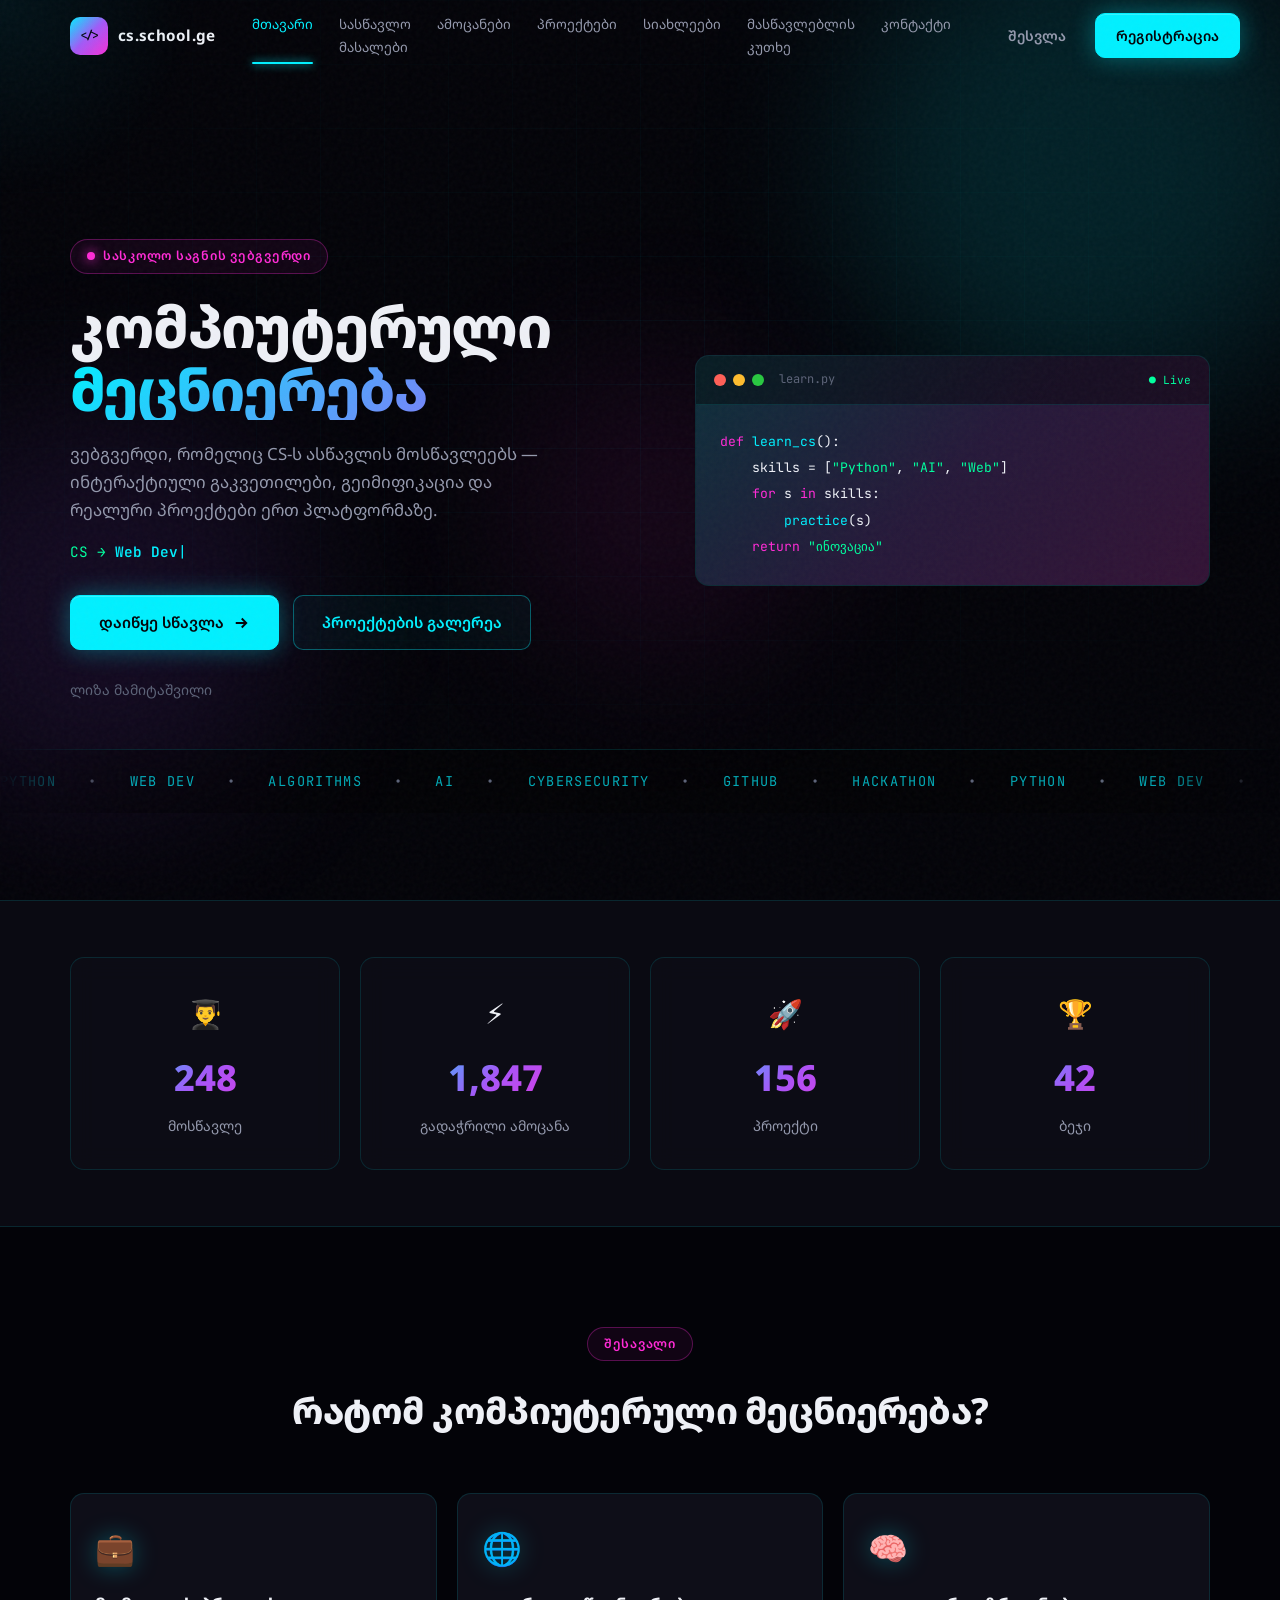
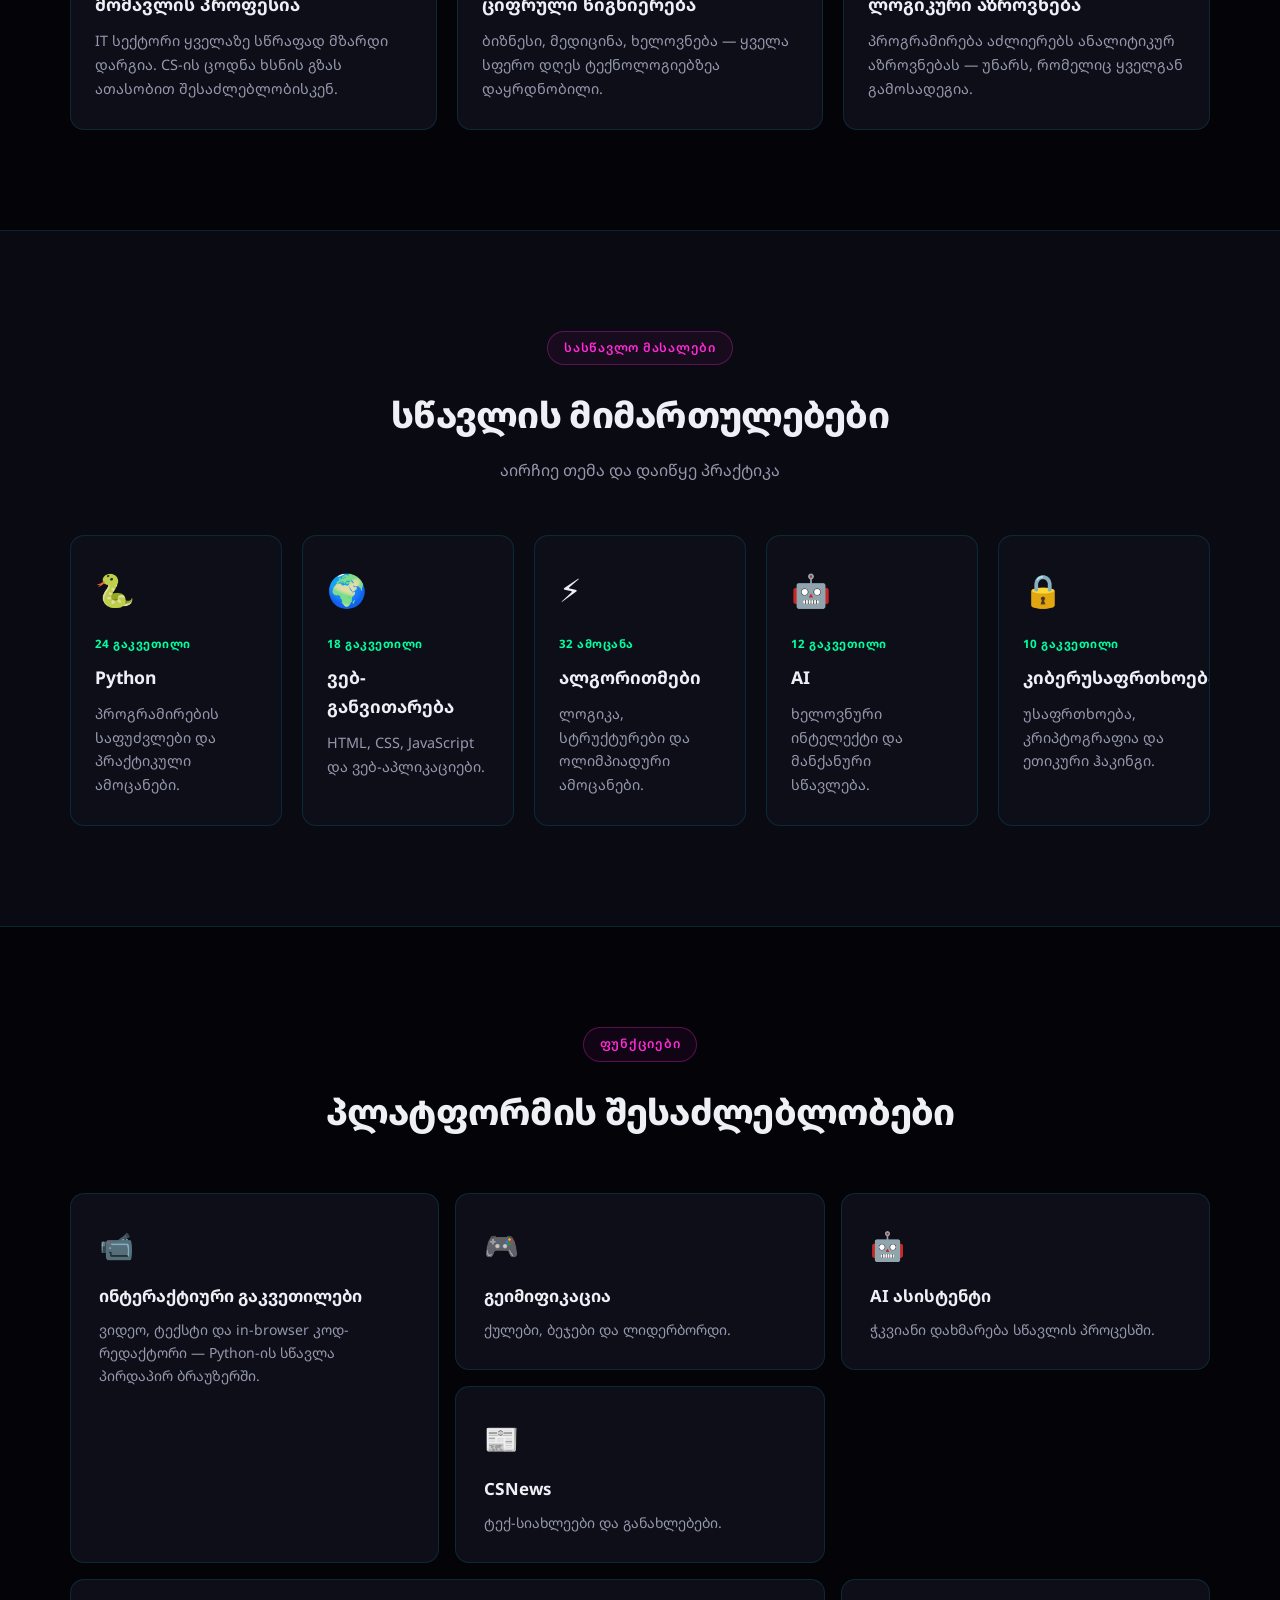
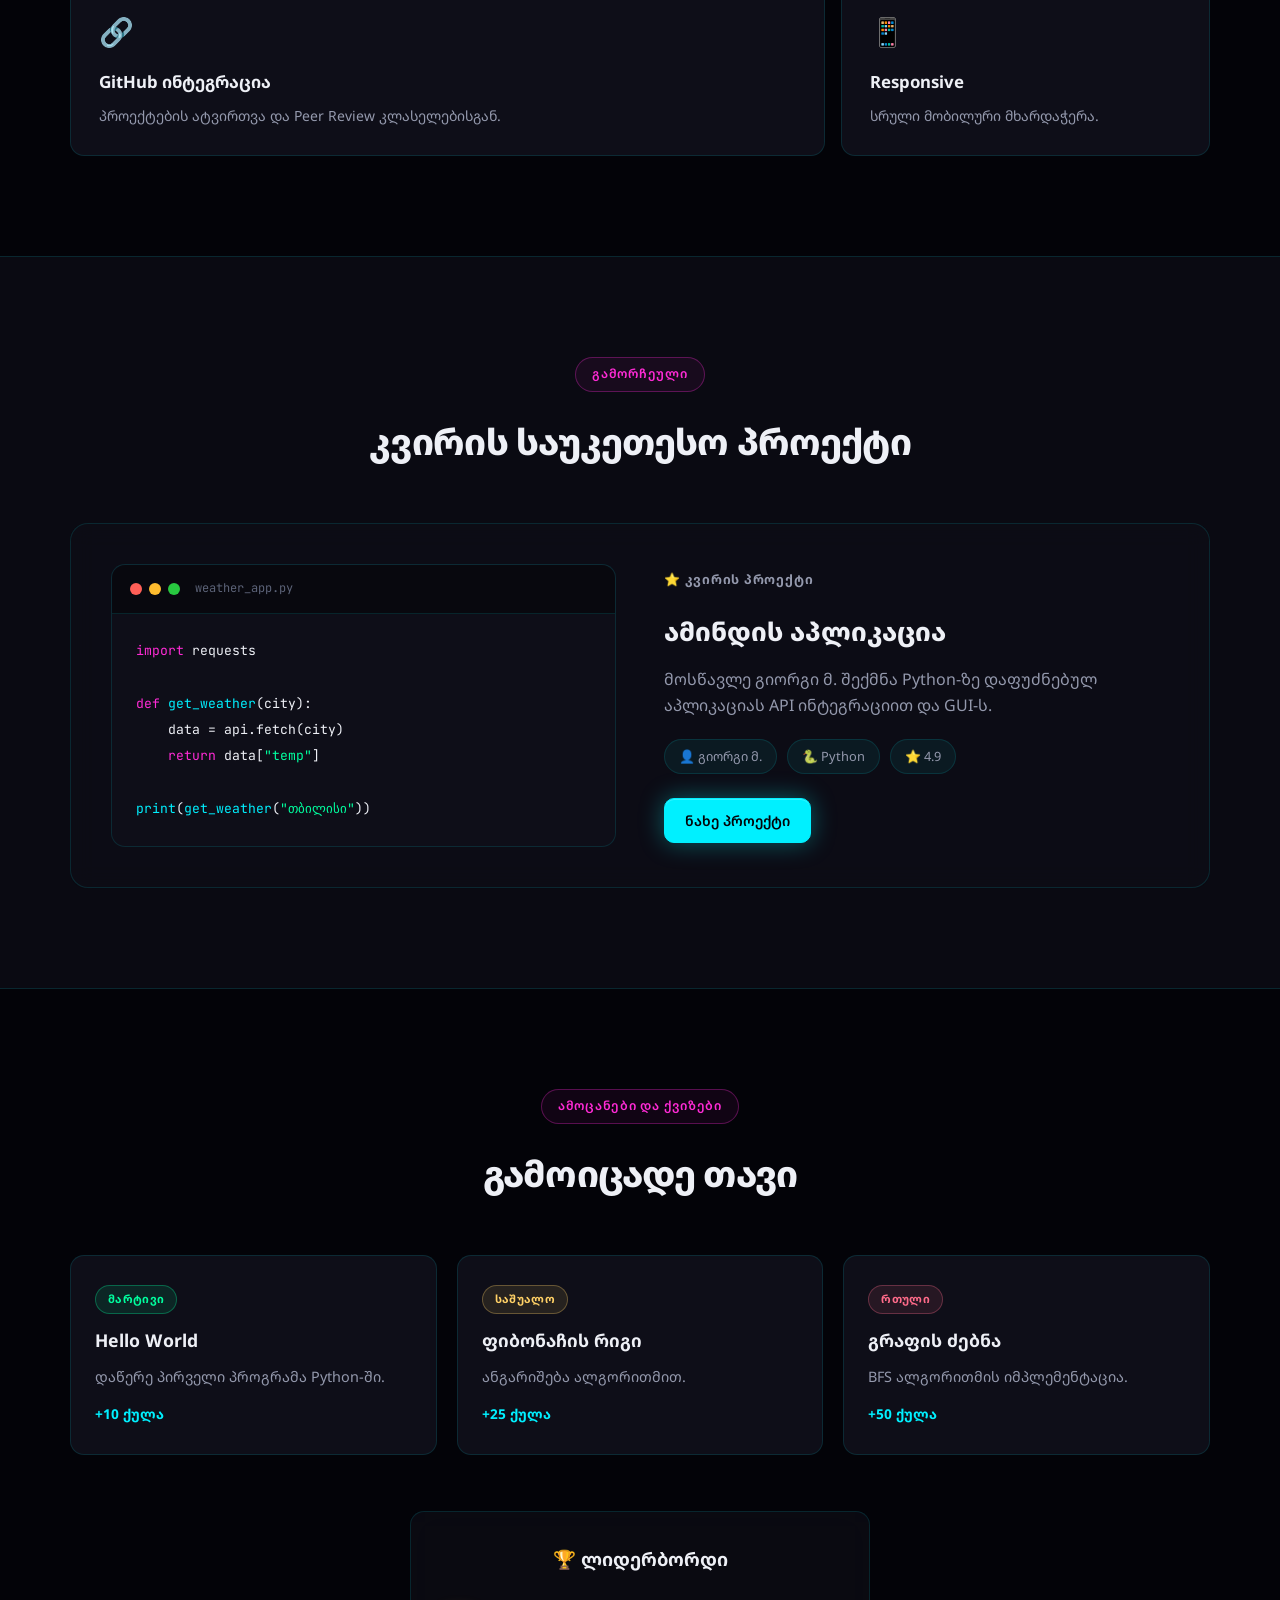
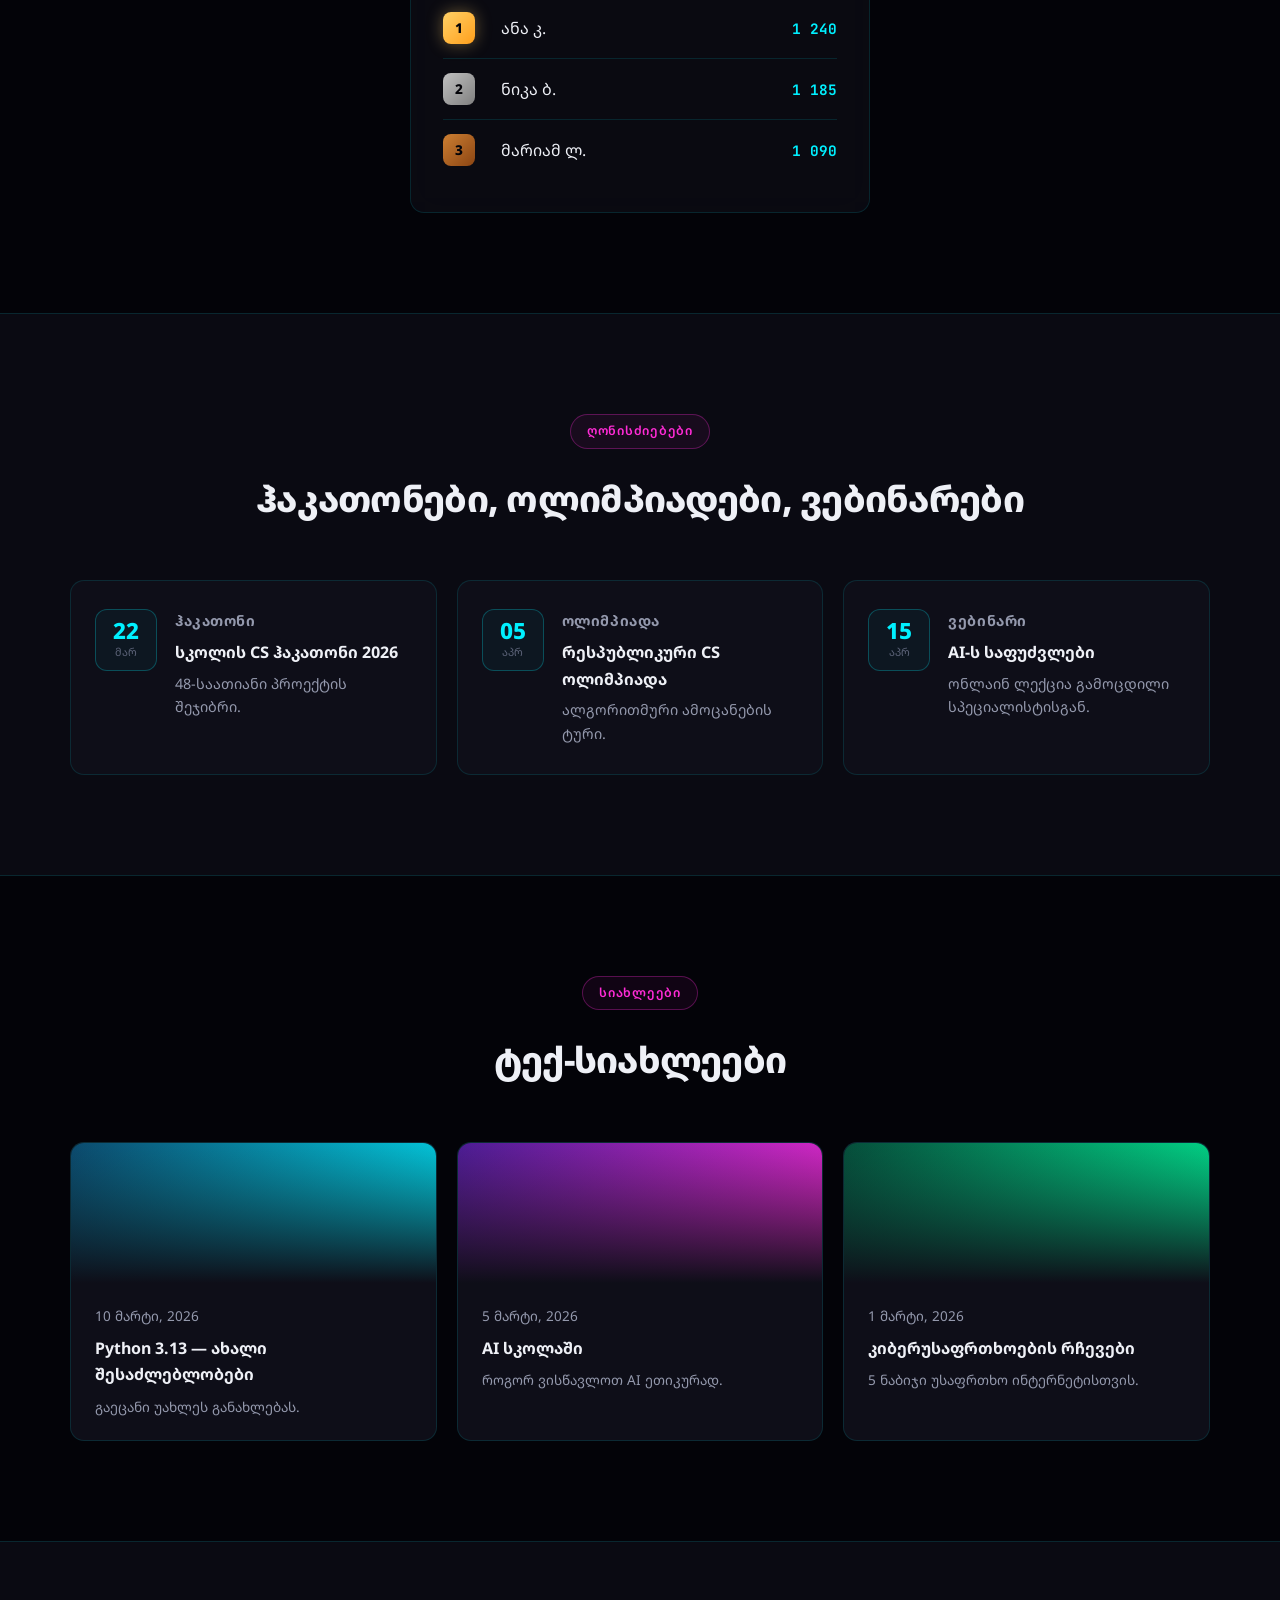
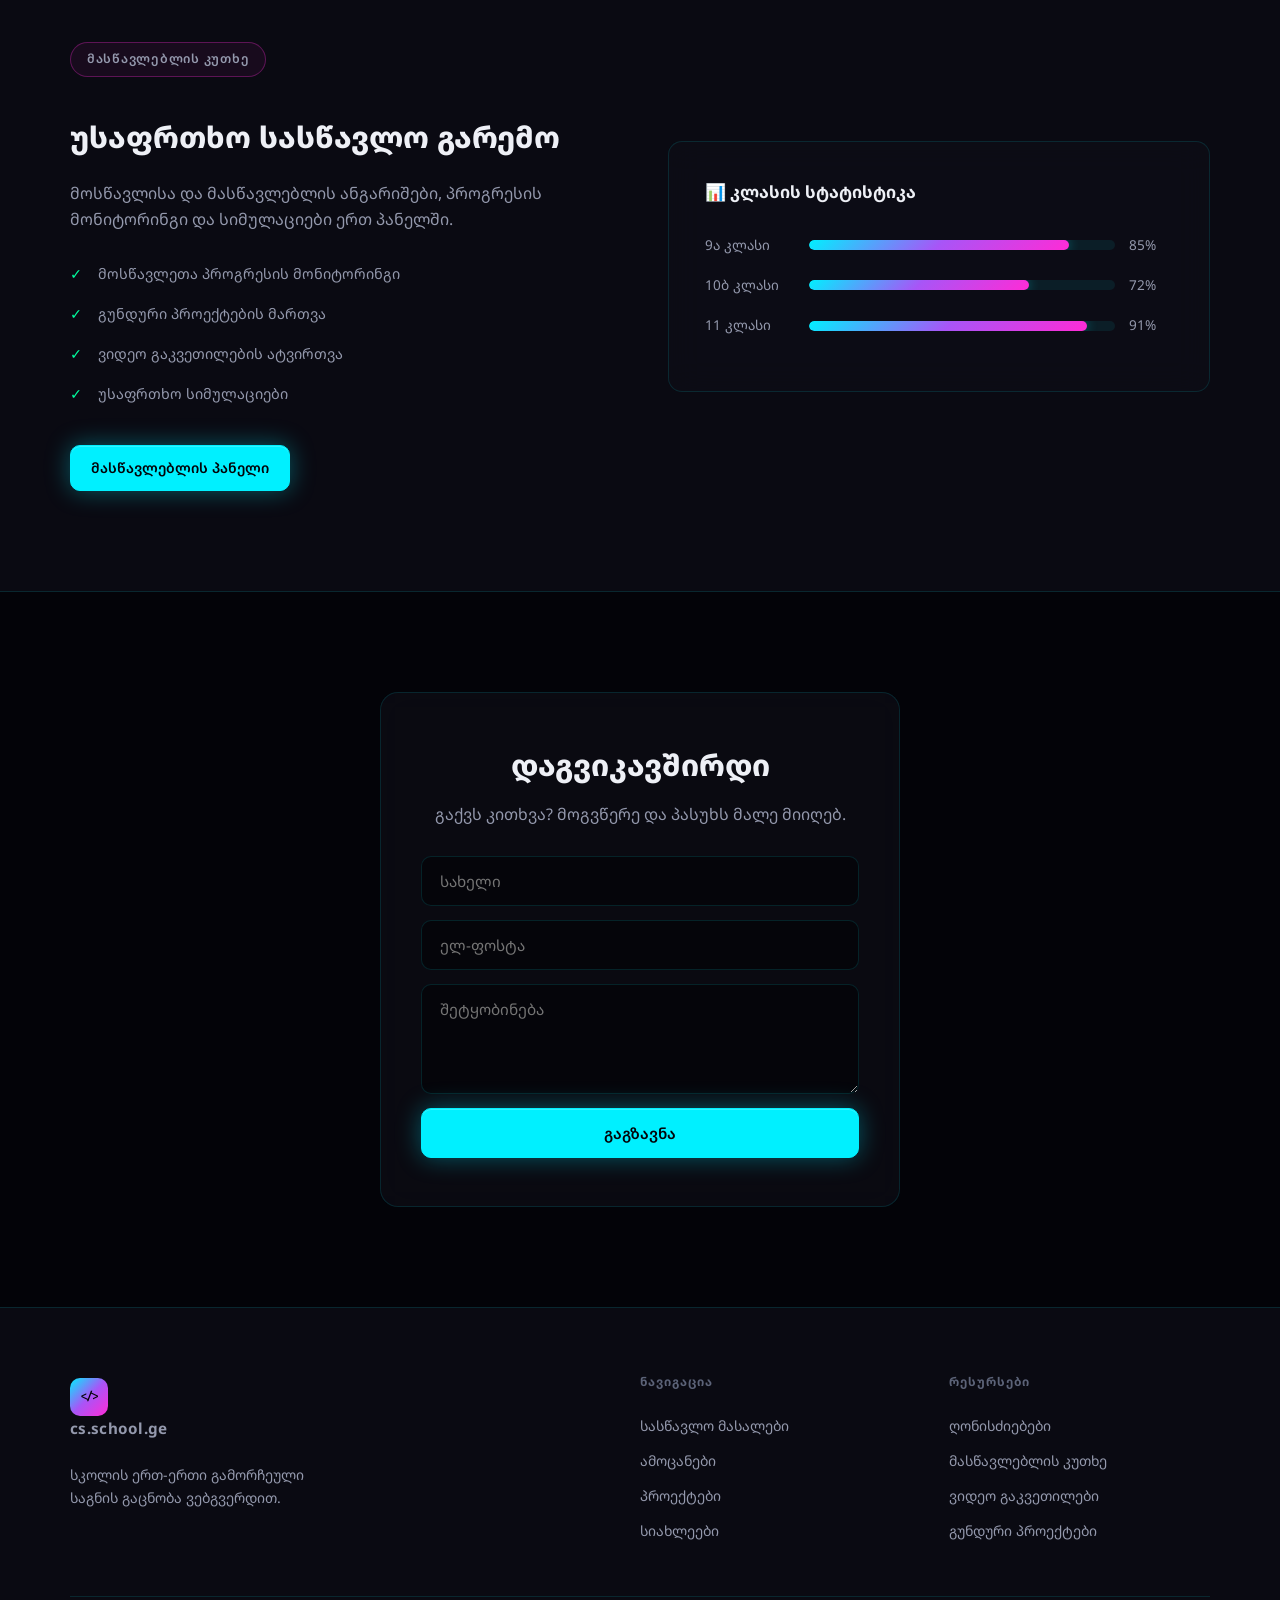
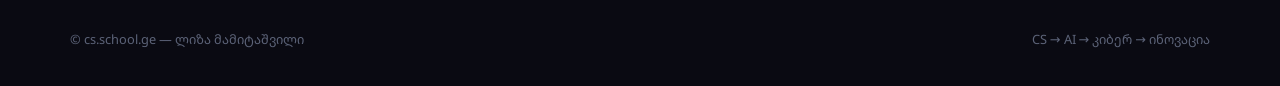
==== index.html @ a2a1c387 "Upgrade frontend with animations, bento layout, and interactivity" ====
<!DOCTYPE html>
<html lang="ka">
<head>
  <meta charset="UTF-8">
  <meta name="viewport" content="width=device-width, initial-scale=1.0">
  <title>კომპიუტერული მეცნიერება | cs.school.ge</title>
  <meta name="description" content="სასკოლო საგნის ვებგვერდი — კომპიუტერული მეცნიერება">
  <link rel="preconnect" href="https://fonts.googleapis.com">
  <link rel="preconnect" href="https://fonts.gstatic.com" crossorigin>
  <link href="https://fonts.googleapis.com/css2?family=Noto+Sans+Georgian:wght@400;500;600;700;800&family=JetBrains+Mono:wght@400;500;600&display=swap" rel="stylesheet">
  <link rel="stylesheet" href="styles.css">
</head>
<body>
  <div class="cursor-glow" aria-hidden="true"></div>
  <div class="noise" aria-hidden="true"></div>

  <header class="site-header">
    <div class="wrap header-inner">
      <a class="brand" href="#home">
        <span class="brand-mark"><span>&lt;/&gt;</span></span>
        <span class="brand-name">cs.school.ge</span>
      </a>

      <input type="checkbox" id="nav-open" class="nav-checkbox" aria-hidden="true">
      <label for="nav-open" class="nav-toggle" aria-label="მენიუ"></label>

      <nav class="site-nav">
        <a href="#home">მთავარი</a>
        <a href="#materials">სასწავლო მასალები</a>
        <a href="#tasks">ამოცანები</a>
        <a href="#projects">პროექტები</a>
        <a href="#news">სიახლეები</a>
        <a href="#teacher">მასწავლებლის კუთხე</a>
        <a href="#contact">კონტაქტი</a>
      </nav>

      <div class="header-actions">
        <a class="btn btn-ghost" href="#contact">შესვლა</a>
        <a class="btn btn-primary" href="#materials">რეგისტრაცია</a>
      </div>
    </div>
  </header>

  <main>
    <section class="hero" id="home">
      <div class="hero-bg" aria-hidden="true">
        <div class="hero-grid-lines"></div>
        <div class="hero-orb hero-orb-1"></div>
        <div class="hero-orb hero-orb-2"></div>
        <div class="hero-orb hero-orb-3"></div>
      </div>

      <div class="wrap hero-grid">
        <div class="hero-copy reveal">
          <p class="eyebrow"><span class="pulse-dot"></span> სასკოლო საგნის ვებგვერდი</p>
          <h1>
            <span class="line">კომპიუტერული</span>
            <span class="line gradient-text">მეცნიერება</span>
          </h1>
          <p class="lead">
            ვებგვერდი, რომელიც CS-ს ასწავლის მოსწავლეებს — ინტერაქტიული გაკვეთილები,
            გეიმიფიკაცია და რეალური პროექტები ერთ პლატფორმაზე.
          </p>
          <p class="path">
            CS → <span class="typed-text"></span><span class="typed-cursor">|</span>
          </p>
          <div class="hero-cta">
            <a class="btn btn-primary btn-lg" href="#materials">
              დაიწყე სწავლა
              <svg width="18" height="18" viewBox="0 0 24 24" fill="none" stroke="currentColor" stroke-width="2.5"><path d="M5 12h14M13 6l6 6-6 6"/></svg>
            </a>
            <a class="btn btn-outline btn-lg" href="#projects">პროექტების გალერეა</a>
          </div>
          <p class="credit">ლიზა მამიტაშვილი</p>
        </div>

        <aside class="code-panel reveal delay-2" data-tilt aria-label="სასწავლო კოდის მაგალითი">
          <div class="code-panel-glow"></div>
          <div class="code-panel-bar">
            <span></span><span></span><span></span>
            <span class="code-panel-title">learn.py</span>
            <span class="code-panel-status">● Live</span>
          </div>
          <pre><code><span class="tok-kw">def</span> <span class="tok-fn">learn_cs</span>():
    skills = [<span class="tok-str">"Python"</span>, <span class="tok-str">"AI"</span>, <span class="tok-str">"Web"</span>]
    <span class="tok-kw">for</span> s <span class="tok-kw">in</span> skills:
        <span class="tok-fn">practice</span>(s)
    <span class="tok-kw">return</span> <span class="tok-str">"ინოვაცია"</span></code></pre>
        </aside>
      </div>

      <div class="marquee" aria-hidden="true">
        <div class="marquee-track">
          <span>Python</span><span>•</span><span>Web Dev</span><span>•</span><span>Algorithms</span><span>•</span><span>AI</span><span>•</span><span>Cybersecurity</span><span>•</span><span>GitHub</span><span>•</span><span>Hackathon</span><span>•</span>
          <span>Python</span><span>•</span><span>Web Dev</span><span>•</span><span>Algorithms</span><span>•</span><span>AI</span><span>•</span><span>Cybersecurity</span><span>•</span><span>GitHub</span><span>•</span><span>Hackathon</span><span>•</span>
        </div>
      </div>
    </section>

    <section class="stats">
      <div class="wrap stats-row">
        <div class="stat reveal" data-tilt>
          <div class="stat-icon">👨‍🎓</div>
          <span class="stat-value" data-count="248">0</span>
          <span class="stat-label">მოსწავლე</span>
        </div>
        <div class="stat reveal delay-1" data-tilt>
          <div class="stat-icon">⚡</div>
          <span class="stat-value" data-count="1847">0</span>
          <span class="stat-label">გადაჭრილი ამოცანა</span>
        </div>
        <div class="stat reveal delay-2" data-tilt>
          <div class="stat-icon">🚀</div>
          <span class="stat-value" data-count="156">0</span>
          <span class="stat-label">პროექტი</span>
        </div>
        <div class="stat reveal delay-3" data-tilt>
          <div class="stat-icon">🏆</div>
          <span class="stat-value" data-count="42">0</span>
          <span class="stat-label">ბეჯი</span>
        </div>
      </div>
    </section>

    <section class="section" id="why">
      <div class="wrap">
        <header class="section-head reveal">
          <p class="eyebrow">შესავალი</p>
          <h2>რატომ კომპიუტერული მეცნიერება?</h2>
        </header>
        <div class="card-grid three">
          <article class="card icon-card reveal" data-tilt>
            <div class="card-icon">💼</div>
            <h3>მომავლის პროფესია</h3>
            <p>IT სექტორი ყველაზე სწრაფად მზარდი დარგია. CS-ის ცოდნა ხსნის გზას ათასობით შესაძლებლობისკენ.</p>
          </article>
          <article class="card icon-card reveal delay-1" data-tilt>
            <div class="card-icon">🌐</div>
            <h3>ციფრული წიგნიერება</h3>
            <p>ბიზნესი, მედიცინა, ხელოვნება — ყველა სფერო დღეს ტექნოლოგიებზეა დაყრდნობილი.</p>
          </article>
          <article class="card icon-card reveal delay-2" data-tilt>
            <div class="card-icon">🧠</div>
            <h3>ლოგიკური აზროვნება</h3>
            <p>პროგრამირება აძლიერებს ანალიტიკურ აზროვნებას — უნარს, რომელიც ყველგან გამოსადეგია.</p>
          </article>
        </div>
      </div>
    </section>

    <section class="section section-alt" id="materials">
      <div class="wrap">
        <header class="section-head reveal">
          <p class="eyebrow">სასწავლო მასალები</p>
          <h2>სწავლის მიმართულებები</h2>
          <p class="section-desc">აირჩიე თემა და დაიწყე პრაქტიკა</p>
        </header>
        <div class="card-grid categories">
          <a class="card card-link cat-python reveal" href="#materials" data-toast="Python — მალე ხელმისაწვდომი იქნება!" data-tilt>
            <span class="cat-emoji">🐍</span>
            <span class="card-tag">24 გაკვეთილი</span>
            <h3>Python</h3>
            <p>პროგრამირების საფუძვლები და პრაქტიკული ამოცანები.</p>
            <span class="card-arrow">→</span>
          </a>
          <a class="card card-link cat-web reveal delay-1" href="#materials" data-toast="Web Dev — მალე ხელმისაწვდომი იქნება!" data-tilt>
            <span class="cat-emoji">🌍</span>
            <span class="card-tag">18 გაკვეთილი</span>
            <h3>ვებ-განვითარება</h3>
            <p>HTML, CSS, JavaScript და ვებ-აპლიკაციები.</p>
            <span class="card-arrow">→</span>
          </a>
          <a class="card card-link cat-algo reveal delay-2" href="#materials" data-toast="ალგორითმები — მალე ხელმისაწვდომი იქნება!" data-tilt>
            <span class="cat-emoji">⚡</span>
            <span class="card-tag">32 ამოცანა</span>
            <h3>ალგორითმები</h3>
            <p>ლოგიკა, სტრუქტურები და ოლიმპიადური ამოცანები.</p>
            <span class="card-arrow">→</span>
          </a>
          <a class="card card-link cat-ai reveal" href="#materials" data-toast="AI — მალე ხელმისაწვდომი იქნება!" data-tilt>
            <span class="cat-emoji">🤖</span>
            <span class="card-tag">12 გაკვეთილი</span>
            <h3>AI</h3>
            <p>ხელოვნური ინტელექტი და მანქანური სწავლება.</p>
            <span class="card-arrow">→</span>
          </a>
          <a class="card card-link cat-cyber reveal delay-1" href="#materials" data-toast="კიბერუსაფრთხოება — მალე ხელმისაწვდომი იქნება!" data-tilt>
            <span class="cat-emoji">🔒</span>
            <span class="card-tag">10 გაკვეთილი</span>
            <h3>კიბერუსაფრთხოება</h3>
            <p>უსაფრთხოება, კრიპტოგრაფია და ეთიკური ჰაკინგი.</p>
            <span class="card-arrow">→</span>
          </a>
        </div>
      </div>
    </section>

    <section class="section" id="features">
      <div class="wrap">
        <header class="section-head reveal">
          <p class="eyebrow">ფუნქციები</p>
          <h2>პლატფორმის შესაძლებლობები</h2>
        </header>
        <div class="bento">
          <article class="bento-item bento-lg reveal" data-tilt>
            <div class="bento-icon">📹</div>
            <h3>ინტერაქტიური გაკვეთილები</h3>
            <p>ვიდეო, ტექსტი და in-browser კოდ-რედაქტორი — Python-ის სწავლა პირდაპირ ბრაუზერში.</p>
          </article>
          <article class="bento-item reveal delay-1" data-tilt>
            <div class="bento-icon">🎮</div>
            <h3>გეიმიფიკაცია</h3>
            <p>ქულები, ბეჯები და ლიდერბორდი.</p>
          </article>
          <article class="bento-item reveal delay-2" data-tilt>
            <div class="bento-icon">🤖</div>
            <h3>AI ასისტენტი</h3>
            <p>ჭკვიანი დახმარება სწავლის პროცესში.</p>
          </article>
          <article class="bento-item reveal" data-tilt>
            <div class="bento-icon">📰</div>
            <h3>CSNews</h3>
            <p>ტექ-სიახლეები და განახლებები.</p>
          </article>
          <article class="bento-item bento-wide reveal delay-1" data-tilt>
            <div class="bento-icon">🔗</div>
            <h3>GitHub ინტეგრაცია</h3>
            <p>პროექტების ატვირთვა და Peer Review კლასელებისგან.</p>
          </article>
          <article class="bento-item reveal delay-2" data-tilt>
            <div class="bento-icon">📱</div>
            <h3>Responsive</h3>
            <p>სრული მობილური მხარდაჭერა.</p>
          </article>
        </div>
      </div>
    </section>

    <section class="section section-alt" id="projects">
      <div class="wrap">
        <header class="section-head reveal">
          <p class="eyebrow">გამორჩეული</p>
          <h2>კვირის საუკეთესო პროექტი</h2>
        </header>
        <div class="featured reveal">
          <div class="code-panel" data-tilt>
            <div class="code-panel-bar">
              <span></span><span></span><span></span>
              <span class="code-panel-title">weather_app.py</span>
            </div>
            <pre><code><span class="tok-kw">import</span> requests

<span class="tok-kw">def</span> <span class="tok-fn">get_weather</span>(city):
    data = api.fetch(city)
    <span class="tok-kw">return</span> data[<span class="tok-str">"temp"</span>]

<span class="tok-fn">print</span>(<span class="tok-fn">get_weather</span>(<span class="tok-str">"თბილისი"</span>))</code></pre>
          </div>
          <div class="featured-body">
            <p class="featured-label">⭐ კვირის პროექტი</p>
            <h3>ამინდის აპლიკაცია</h3>
            <p>მოსწავლე გიორგი მ. შექმნა Python-ზე დაფუძნებულ აპლიკაციას API ინტეგრაციით და GUI-ს.</p>
            <div class="meta-chips">
              <span>👤 გიორგი მ.</span>
              <span>🐍 Python</span>
              <span>⭐ 4.9</span>
            </div>
            <a class="btn btn-primary" href="#projects" data-toast="პროექტი მალე გაიხსნება!">ნახე პროექტი</a>
          </div>
        </div>
      </div>
    </section>

    <section class="section" id="tasks">
      <div class="wrap">
        <header class="section-head reveal">
          <p class="eyebrow">ამოცანები და ქვიზები</p>
          <h2>გამოიცადე თავი</h2>
        </header>
        <div class="card-grid three">
          <article class="card task easy reveal" data-tilt data-toast="Hello World — მალე ხელმისაწვდომი!">
            <span class="badge">მარტივი</span>
            <h3>Hello World</h3>
            <p>დაწერე პირველი პროგრამა Python-ში.</p>
            <span class="points">+10 ქულა</span>
          </article>
          <article class="card task medium reveal delay-1" data-tilt data-toast="ფიბონაჩი — მალე ხელმისაწვდომი!">
            <span class="badge">საშუალო</span>
            <h3>ფიბონაჩის რიგი</h3>
            <p>ანგარიშება ალგორითმით.</p>
            <span class="points">+25 ქულა</span>
          </article>
          <article class="card task hard reveal delay-2" data-tilt data-toast="BFS — მალე ხელმისაწვდომი!">
            <span class="badge">რთული</span>
            <h3>გრაფის ძებნა</h3>
            <p>BFS ალგორითმის იმპლემენტაცია.</p>
            <span class="points">+50 ქულა</span>
          </article>
        </div>

        <div class="leaderboard reveal">
          <h3>🏆 ლიდერბორდი</h3>
          <ol>
            <li><span class="place gold">1</span><span class="student">ანა კ.</span><span class="score">1 240</span></li>
            <li><span class="place silver">2</span><span class="student">ნიკა ბ.</span><span class="score">1 185</span></li>
            <li><span class="place bronze">3</span><span class="student">მარიამ ლ.</span><span class="score">1 090</span></li>
          </ol>
        </div>
      </div>
    </section>

    <section class="section section-alt" id="events">
      <div class="wrap">
        <header class="section-head reveal">
          <p class="eyebrow">ღონისძიებები</p>
          <h2>ჰაკათონები, ოლიმპიადები, ვებინარები</h2>
        </header>
        <div class="card-grid three">
          <article class="card event reveal" data-tilt>
            <time class="event-date" datetime="2026-03-22"><span class="day">22</span><span class="month">მარ</span></time>
            <div><p class="event-type">ჰაკათონი</p><h3>სკოლის CS ჰაკათონი 2026</h3><p>48-საათიანი პროექტის შეჯიბრი.</p></div>
          </article>
          <article class="card event reveal delay-1" data-tilt>
            <time class="event-date" datetime="2026-04-05"><span class="day">05</span><span class="month">აპრ</span></time>
            <div><p class="event-type">ოლიმპიადა</p><h3>რესპუბლიკური CS ოლიმპიადა</h3><p>ალგორითმური ამოცანების ტური.</p></div>
          </article>
          <article class="card event reveal delay-2" data-tilt>
            <time class="event-date" datetime="2026-04-15"><span class="day">15</span><span class="month">აპრ</span></time>
            <div><p class="event-type">ვებინარი</p><h3>AI-ს საფუძვლები</h3><p>ონლაინ ლექცია გამოცდილი სპეციალისტისგან.</p></div>
          </article>
        </div>
      </div>
    </section>

    <section class="section" id="news">
      <div class="wrap">
        <header class="section-head reveal">
          <p class="eyebrow">სიახლეები</p>
          <h2>ტექ-სიახლეები</h2>
        </header>
        <div class="card-grid three">
          <article class="card news-card reveal" data-tilt>
            <div class="news-visual nv-1"></div>
            <div class="news-body"><p class="news-date">10 მარტი, 2026</p><h3>Python 3.13 — ახალი შესაძლებლობები</h3><p>გაეცანი უახლეს განახლებას.</p></div>
          </article>
          <article class="card news-card reveal delay-1" data-tilt>
            <div class="news-visual nv-2"></div>
            <div class="news-body"><p class="news-date">5 მარტი, 2026</p><h3>AI სკოლაში</h3><p>როგორ ვისწავლოთ AI ეთიკურად.</p></div>
          </article>
          <article class="card news-card reveal delay-2" data-tilt>
            <div class="news-visual nv-3"></div>
            <div class="news-body"><p class="news-date">1 მარტი, 2026</p><h3>კიბერუსაფრთხოების რჩევები</h3><p>5 ნაბიჯი უსაფრთხო ინტერნეტისთვის.</p></div>
          </article>
        </div>
      </div>
    </section>

    <section class="section section-alt" id="teacher">
      <div class="wrap teacher-layout">
        <div class="reveal">
          <p class="eyebrow">მასწავლებლის კუთხე</p>
          <h2>უსაფრთხო სასწავლო გარემო</h2>
          <p>მოსწავლისა და მასწავლებლის ანგარიშები, პროგრესის მონიტორინგი და სიმულაციები ერთ პანელში.</p>
          <ul class="check-list">
            <li>მოსწავლეთა პროგრესის მონიტორინგი</li>
            <li>გუნდური პროექტების მართვა</li>
            <li>ვიდეო გაკვეთილების ატვირთვა</li>
            <li>უსაფრთხო სიმულაციები</li>
          </ul>
          <a class="btn btn-primary" href="#teacher" data-toast="მასწავლებლის პანელი მალე!">მასწავლებლის პანელი</a>
        </div>
        <div class="panel reveal delay-2" data-tilt>
          <h3>📊 კლასის სტატისტიკა</h3>
          <div class="progress-row"><span>9ა კლასი</span><div class="progress"><span style="--w:85%"></span></div><span>85%</span></div>
          <div class="progress-row"><span>10ბ კლასი</span><div class="progress"><span style="--w:72%"></span></div><span>72%</span></div>
          <div class="progress-row"><span>11 კლასი</span><div class="progress"><span style="--w:91%"></span></div><span>91%</span></div>
        </div>
      </div>
    </section>

    <section class="section" id="contact">
      <div class="wrap contact-wrap reveal">
        <div class="contact-box">
          <h2>დაგვიკავშირდი</h2>
          <p>გაქვს კითხვა? მოგვწერე და პასუხს მალე მიიღებ.</p>
          <form id="contact-form" class="contact-form">
            <input type="text" placeholder="სახელი" required>
            <input type="email" placeholder="ელ-ფოსტა" required>
            <textarea placeholder="შეტყობინება" rows="4" required></textarea>
            <button type="submit" class="btn btn-primary btn-lg">გაგზავნა</button>
          </form>
        </div>
      </div>
    </section>
  </main>

  <footer class="site-footer">
    <div class="wrap footer-grid">
      <div>
        <a class="brand" href="#home"><span class="brand-mark"><span>&lt;/&gt;</span></span><span class="brand-name">cs.school.ge</span></a>
        <p>სკოლის ერთ-ერთი გამორჩეული საგნის გაცნობა ვებგვერდით.</p>
      </div>
      <div>
        <h4>ნავიგაცია</h4>
        <a href="#materials">სასწავლო მასალები</a>
        <a href="#tasks">ამოცანები</a>
        <a href="#projects">პროექტები</a>
        <a href="#news">სიახლეები</a>
      </div>
      <div>
        <h4>რესურსები</h4>
        <a href="#events">ღონისძიებები</a>
        <a href="#teacher">მასწავლებლის კუთხე</a>
        <a href="#materials">ვიდეო გაკვეთილები</a>
        <a href="#projects">გუნდური პროექტები</a>
      </div>
    </div>
    <div class="wrap footer-bottom">
      <p>© cs.school.ge — ლიზა მამიტაშვილი</p>
      <p>CS → AI → კიბერ → ინოვაცია</p>
    </div>
  </footer>

  <script src="script.js"></script>
</body>
</html>
---- styles.css ----
:root {
  --bg: #030308;
  --bg-raised: #0a0a12;
  --bg-card: #0e0e18;
  --bg-glass: rgba(14, 14, 24, 0.65);
  --border: rgba(0, 240, 255, 0.12);
  --border-hover: rgba(0, 240, 255, 0.35);
  --text: #eef0f6;
  --text-soft: #9499ad;
  --text-dim: #5c6378;
  --cyan: #00f0ff;
  --magenta: #ff2bd6;
  --green: #00ff9f;
  --violet: #a855f7;
  --gold: #ffd166;
  --grad: linear-gradient(135deg, #00f0ff, #a855f7, #ff2bd6);
  --grad-text: linear-gradient(135deg, #00f0ff 0%, #a855f7 50%, #ff2bd6 100%);
  --font: "Noto Sans Georgian", system-ui, sans-serif;
  --mono: "JetBrains Mono", monospace;
  --header-h: 72px;
  --wrap: 1140px;
  --radius: 14px;
  --ease: cubic-bezier(0.22, 1, 0.36, 1);
}

*, *::before, *::after { box-sizing: border-box; margin: 0; padding: 0; }

html { scroll-behavior: smooth; scroll-padding-top: var(--header-h); }

body {
  font-family: var(--font);
  font-size: 16px;
  line-height: 1.65;
  color: var(--text);
  background: var(--bg);
  overflow-x: hidden;
}

a { color: inherit; text-decoration: none; }
.wrap { width: min(var(--wrap), 100% - 48px); margin-inline: auto; }

/* Ambient */
.noise {
  position: fixed;
  inset: 0;
  z-index: 9997;
  pointer-events: none;
  opacity: 0.035;
  background-image: url("data:image/svg+xml,%3Csvg viewBox='0 0 256 256' xmlns='http://www.w3.org/2000/svg'%3E%3Cfilter id='n'%3E%3CfeTurbulence type='fractalNoise' baseFrequency='0.85' numOctaves='4' stitchTiles='stitch'/%3E%3C/filter%3E%3Crect width='100%25' height='100%25' filter='url(%23n)'/%3E%3C/svg%3E");
}

.cursor-glow {
  position: fixed;
  width: 400px;
  height: 400px;
  margin: -200px 0 0 -200px;
  border-radius: 50%;
  background: radial-gradient(circle, rgba(0, 240, 255, 0.07) 0%, transparent 70%);
  pointer-events: none;
  z-index: 9996;
  transition: opacity 0.3s;
}

@media (pointer: coarse) { .cursor-glow { display: none; } }

/* Header */
.site-header {
  position: fixed;
  inset: 0 0 auto;
  z-index: 1000;
  height: var(--header-h);
  border-bottom: 1px solid transparent;
  transition: background 0.35s var(--ease), border-color 0.35s, box-shadow 0.35s;
}

.site-header.is-scrolled {
  background: rgba(3, 3, 8, 0.88);
  border-color: var(--border);
  backdrop-filter: blur(20px) saturate(1.4);
  box-shadow: 0 8px 32px rgba(0, 0, 0, 0.4);
}

.header-inner {
  height: 100%;
  display: flex;
  align-items: center;
  gap: 24px;
}

.brand { display: flex; align-items: center; gap: 10px; flex-shrink: 0; }

.brand-mark {
  display: grid;
  place-items: center;
  width: 38px;
  height: 38px;
  border-radius: 10px;
  background: var(--grad);
  position: relative;
}

.brand-mark span {
  font-family: var(--mono);
  font-size: 0.7rem;
  font-weight: 600;
  color: var(--bg);
}

.brand-name { font-weight: 700; font-size: 0.95rem; letter-spacing: 0.02em; }

.site-nav { display: flex; gap: 2px; flex: 1; }

.site-nav a {
  padding: 8px 12px;
  font-size: 0.84rem;
  color: var(--text-soft);
  border-radius: 8px;
  transition: color 0.2s, background 0.2s;
  position: relative;
}

.site-nav a:hover,
.site-nav a.is-active { color: var(--cyan); }

.site-nav a.is-active::after {
  content: "";
  position: absolute;
  bottom: 2px;
  left: 12px;
  right: 12px;
  height: 2px;
  background: var(--cyan);
  border-radius: 2px;
  box-shadow: 0 0 8px var(--cyan);
}

.header-actions { display: flex; gap: 8px; flex-shrink: 0; }
.nav-checkbox, .nav-toggle { display: none; }

/* Buttons */
.btn {
  display: inline-flex;
  align-items: center;
  justify-content: center;
  gap: 8px;
  padding: 10px 20px;
  border-radius: 10px;
  font-family: var(--font);
  font-size: 0.875rem;
  font-weight: 600;
  border: 1px solid transparent;
  cursor: pointer;
  transition: transform 0.2s var(--ease), box-shadow 0.2s, background 0.2s, border-color 0.2s;
}

.btn:active { transform: scale(0.97); }

.btn-primary {
  color: var(--bg);
  background: var(--cyan);
  border-color: var(--cyan);
  box-shadow: 0 0 24px rgba(0, 240, 255, 0.35), inset 0 1px 0 rgba(255,255,255,0.2);
}

.btn-primary:hover {
  background: #33f3ff;
  box-shadow: 0 0 36px rgba(0, 240, 255, 0.55);
  transform: translateY(-1px);
}

.btn-outline {
  color: var(--cyan);
  background: rgba(0, 240, 255, 0.04);
  border-color: rgba(0, 240, 255, 0.35);
}

.btn-outline:hover {
  background: rgba(0, 240, 255, 0.1);
  border-color: var(--cyan);
}

.btn-ghost { color: var(--text-soft); background: transparent; }
.btn-ghost:hover { color: var(--text); }
.btn-lg { padding: 14px 28px; font-size: 0.95rem; }

/* Hero */
.hero {
  position: relative;
  padding: calc(var(--header-h) + 80px) 0 0;
  min-height: 100vh;
  display: flex;
  flex-direction: column;
  justify-content: center;
  overflow: hidden;
}

.hero-bg { position: absolute; inset: 0; z-index: 0; }

.hero-grid-lines {
  position: absolute;
  inset: 0;
  background-image:
    linear-gradient(rgba(0, 240, 255, 0.04) 1px, transparent 1px),
    linear-gradient(90deg, rgba(0, 240, 255, 0.04) 1px, transparent 1px);
  background-size: 64px 64px;
  mask-image: radial-gradient(ellipse 70% 60% at 50% 40%, black, transparent);
  animation: grid-drift 20s linear infinite;
}

@keyframes grid-drift {
  to { background-position: 64px 64px; }
}

.hero-orb {
  position: absolute;
  border-radius: 50%;
  filter: blur(80px);
  animation: orb-float 8s ease-in-out infinite;
}

.hero-orb-1 { width: 500px; height: 500px; background: rgba(0, 240, 255, 0.12); top: -10%; right: -5%; }
.hero-orb-2 { width: 400px; height: 400px; background: rgba(168, 85, 247, 0.1); bottom: 10%; left: -8%; animation-delay: -3s; }
.hero-orb-3 { width: 300px; height: 300px; background: rgba(255, 43, 214, 0.08); top: 40%; left: 40%; animation-delay: -5s; }

@keyframes orb-float {
  0%, 100% { transform: translate(0, 0) scale(1); }
  50% { transform: translate(20px, -20px) scale(1.05); }
}

.hero-grid {
  position: relative;
  z-index: 1;
  display: grid;
  grid-template-columns: 1.05fr 0.95fr;
  gap: 56px;
  align-items: center;
  padding-bottom: 48px;
}

.eyebrow {
  display: inline-flex;
  align-items: center;
  gap: 8px;
  margin-bottom: 20px;
  padding: 6px 16px;
  font-size: 0.78rem;
  font-weight: 600;
  color: var(--magenta);
  border: 1px solid rgba(255, 43, 214, 0.3);
  border-radius: 100px;
  letter-spacing: 0.06em;
  text-transform: uppercase;
  background: rgba(255, 43, 214, 0.06);
}

.pulse-dot {
  width: 8px;
  height: 8px;
  border-radius: 50%;
  background: var(--magenta);
  box-shadow: 0 0 12px var(--magenta);
  animation: pulse 2s ease infinite;
}

@keyframes pulse {
  0%, 100% { opacity: 1; transform: scale(1); }
  50% { opacity: 0.5; transform: scale(0.85); }
}

.hero h1 { margin-bottom: 20px; }

.hero h1 .line {
  display: block;
  font-size: clamp(2.2rem, 5vw, 3.6rem);
  font-weight: 800;
  line-height: 1.1;
  letter-spacing: -0.02em;
}

.gradient-text {
  background: var(--grad-text);
  background-size: 200% auto;
  -webkit-background-clip: text;
  -webkit-text-fill-color: transparent;
  background-clip: text;
  animation: grad-shift 4s ease infinite;
}

@keyframes grad-shift {
  0%, 100% { background-position: 0% center; }
  50% { background-position: 100% center; }
}

.lead { color: var(--text-soft); max-width: 50ch; margin-bottom: 16px; font-size: 1.05rem; }

.path {
  font-family: var(--mono);
  font-size: 0.9rem;
  color: var(--green);
  margin-bottom: 32px;
}

.typed-text { color: var(--cyan); font-weight: 600; }
.typed-cursor { animation: blink 1s step-end infinite; color: var(--cyan); }

@keyframes blink { 50% { opacity: 0; } }

.hero-cta { display: flex; flex-wrap: wrap; gap: 14px; margin-bottom: 28px; }
.credit { font-size: 0.875rem; color: var(--text-dim); }

/* Marquee */
.marquee {
  position: relative;
  z-index: 1;
  padding: 20px 0;
  border-top: 1px solid var(--border);
  background: rgba(0, 0, 0, 0.3);
  overflow: hidden;
  mask-image: linear-gradient(90deg, transparent, black 10%, black 90%, transparent);
}

.marquee-track {
  display: flex;
  gap: 32px;
  width: max-content;
  animation: marquee 25s linear infinite;
  font-family: var(--mono);
  font-size: 0.85rem;
  color: var(--text-dim);
  text-transform: uppercase;
  letter-spacing: 0.1em;
}

.marquee-track span:nth-child(odd) { color: var(--cyan); opacity: 0.7; }

@keyframes marquee {
  to { transform: translateX(-50%); }
}

/* Code panel */
.code-panel {
  position: relative;
  background: var(--bg-card);
  border: 1px solid var(--border);
  border-radius: var(--radius);
  overflow: hidden;
  transition: transform 0.3s var(--ease), box-shadow 0.3s;
}

.code-panel-glow {
  position: absolute;
  inset: -1px;
  background: var(--grad);
  opacity: 0.15;
  border-radius: inherit;
  z-index: 0;
}

.code-panel-bar {
  position: relative;
  z-index: 1;
  display: flex;
  align-items: center;
  gap: 7px;
  padding: 14px 18px;
  background: rgba(0, 0, 0, 0.4);
  border-bottom: 1px solid var(--border);
}

.code-panel-bar span:nth-child(1) { background: #ff5f57; }
.code-panel-bar span:nth-child(2) { background: #febc2e; }
.code-panel-bar span:nth-child(3) { background: #28c840; }
.code-panel-bar span:nth-child(-n+3) { width: 12px; height: 12px; border-radius: 50%; }

.code-panel-title {
  margin-left: 8px;
  font-family: var(--mono);
  font-size: 0.75rem;
  color: var(--text-dim);
}

.code-panel-status {
  margin-left: auto;
  font-family: var(--mono);
  font-size: 0.7rem;
  color: var(--green);
}

.code-panel pre {
  position: relative;
  z-index: 1;
  padding: 24px;
  overflow-x: auto;
}

.code-panel code {
  font-family: var(--mono);
  font-size: 0.82rem;
  line-height: 1.8;
}

.tok-kw { color: var(--magenta); }
.tok-fn { color: var(--cyan); }
.tok-str { color: var(--green); }

/* Stats */
.stats {
  padding: 56px 0;
  border-block: 1px solid var(--border);
  background: var(--bg-raised);
}

.stats-row {
  display: grid;
  grid-template-columns: repeat(4, 1fr);
  gap: 20px;
}

.stat {
  text-align: center;
  padding: 32px 20px;
  background: var(--bg-glass);
  border: 1px solid var(--border);
  border-radius: var(--radius);
  backdrop-filter: blur(12px);
  transition: transform 0.3s var(--ease), border-color 0.3s, box-shadow 0.3s;
}

.stat:hover {
  border-color: var(--border-hover);
  box-shadow: 0 12px 40px rgba(0, 240, 255, 0.08);
}

.stat-icon { font-size: 1.75rem; margin-bottom: 12px; }

.stat-value {
  display: block;
  font-size: 2.25rem;
  font-weight: 800;
  font-variant-numeric: tabular-nums;
  background: var(--grad-text);
  -webkit-background-clip: text;
  -webkit-text-fill-color: transparent;
  background-clip: text;
}

.stat-label { display: block; margin-top: 6px; font-size: 0.875rem; color: var(--text-soft); }

/* Sections */
.section { padding: 100px 0; }
.section-alt { background: var(--bg-raised); border-block: 1px solid var(--border); }

.section-head { text-align: center; margin-bottom: 52px; }
.section-head h2 { font-size: clamp(1.6rem, 3.5vw, 2.25rem); font-weight: 800; letter-spacing: -0.02em; }
.section-desc { margin-top: 12px; color: var(--text-soft); }

/* Reveal */
.reveal {
  opacity: 0;
  transform: translateY(32px);
  transition: opacity 0.7s var(--ease), transform 0.7s var(--ease);
}

.reveal.is-visible { opacity: 1; transform: translateY(0); }
.reveal.delay-1 { transition-delay: 0.1s; }
.reveal.delay-2 { transition-delay: 0.2s; }
.reveal.delay-3 { transition-delay: 0.3s; }

/* Cards */
.card-grid { display: grid; gap: 20px; }
.card-grid.three { grid-template-columns: repeat(3, 1fr); }
.card-grid.categories { grid-template-columns: repeat(auto-fit, minmax(200px, 1fr)); }

.card {
  padding: 28px 24px;
  background: var(--bg-card);
  border: 1px solid var(--border);
  border-radius: var(--radius);
  transition: transform 0.35s var(--ease), border-color 0.3s, box-shadow 0.3s;
  position: relative;
  overflow: hidden;
}

.card::before {
  content: "";
  position: absolute;
  inset: 0;
  background: radial-gradient(circle at var(--mx, 50%) var(--my, 50%), rgba(0, 240, 255, 0.08), transparent 60%);
  opacity: 0;
  transition: opacity 0.3s;
}

.card:hover::before { opacity: 1; }

.card:hover { border-color: var(--border-hover); }

.card h3 { font-size: 1.1rem; margin-bottom: 10px; position: relative; }
.card p { font-size: 0.9rem; color: var(--text-soft); position: relative; }

.icon-card .card-icon {
  font-size: 2rem;
  margin-bottom: 16px;
  filter: drop-shadow(0 0 12px rgba(0, 240, 255, 0.3));
}

.card-link { display: block; cursor: pointer; }
.cat-emoji { font-size: 2rem; display: block; margin-bottom: 12px; }

.card-tag {
  display: inline-block;
  margin-bottom: 10px;
  font-size: 0.72rem;
  font-weight: 700;
  color: var(--green);
  letter-spacing: 0.04em;
  text-transform: uppercase;
}

.card-arrow {
  position: absolute;
  bottom: 24px;
  right: 24px;
  font-size: 1.25rem;
  color: var(--cyan);
  opacity: 0;
  transform: translateX(-8px);
  transition: opacity 0.3s, transform 0.3s var(--ease);
}

.card-link:hover .card-arrow { opacity: 1; transform: translateX(0); }

.cat-python:hover { border-color: rgba(0, 255, 159, 0.4); }
.cat-web:hover { border-color: rgba(0, 240, 255, 0.4); }
.cat-algo:hover { border-color: rgba(255, 209, 102, 0.4); }
.cat-ai:hover { border-color: rgba(168, 85, 247, 0.4); }
.cat-cyber:hover { border-color: rgba(255, 43, 214, 0.4); }

/* Bento grid */
.bento {
  display: grid;
  grid-template-columns: repeat(3, 1fr);
  grid-auto-rows: minmax(160px, auto);
  gap: 16px;
}

.bento-item {
  padding: 28px;
  background: var(--bg-card);
  border: 1px solid var(--border);
  border-radius: var(--radius);
  transition: transform 0.35s var(--ease), border-color 0.3s, box-shadow 0.3s;
}

.bento-item:hover {
  border-color: var(--border-hover);
  box-shadow: 0 16px 48px rgba(0, 0, 0, 0.3);
}

.bento-lg { grid-row: span 2; }
.bento-wide { grid-column: span 2; }

.bento-icon { font-size: 1.75rem; margin-bottom: 14px; }
.bento-item h3 { font-size: 1.05rem; margin-bottom: 8px; }
.bento-item p { font-size: 0.875rem; color: var(--text-soft); }

/* Tasks */
.task { cursor: pointer; }
.task .badge {
  display: inline-block;
  margin-bottom: 12px;
  padding: 4px 12px;
  font-size: 0.7rem;
  font-weight: 700;
  border-radius: 100px;
  letter-spacing: 0.03em;
}

.task.easy .badge { color: var(--green); background: rgba(0, 255, 159, 0.1); border: 1px solid rgba(0, 255, 159, 0.3); }
.task.medium .badge { color: var(--gold); background: rgba(255, 209, 102, 0.1); border: 1px solid rgba(255, 209, 102, 0.3); }
.task.hard .badge { color: #ff6b8a; background: rgba(255, 107, 138, 0.1); border: 1px solid rgba(255, 107, 138, 0.3); }

.points { display: inline-block; margin-top: 14px; font-size: 0.85rem; font-weight: 700; color: var(--cyan); }

/* Leaderboard */
.leaderboard {
  max-width: 460px;
  margin: 56px auto 0;
  padding: 32px;
  background: var(--bg-glass);
  border: 1px solid var(--border);
  border-radius: var(--radius);
  backdrop-filter: blur(16px);
}

.leaderboard h3 { text-align: center; margin-bottom: 24px; font-size: 1.15rem; }
.leaderboard ol { list-style: none; }

.leaderboard li {
  display: grid;
  grid-template-columns: 44px 1fr auto;
  align-items: center;
  gap: 14px;
  padding: 14px 0;
  border-bottom: 1px solid var(--border);
}

.leaderboard li:last-child { border-bottom: none; }

.place {
  display: grid;
  place-items: center;
  width: 32px;
  height: 32px;
  font-size: 0.85rem;
  font-weight: 800;
  border-radius: 8px;
  color: var(--bg);
}

.place.gold { background: linear-gradient(135deg, #ffd166, #ff9f1c); box-shadow: 0 0 16px rgba(255, 209, 102, 0.4); }
.place.silver { background: linear-gradient(135deg, #c0c0c0, #808080); }
.place.bronze { background: linear-gradient(135deg, #cd7f32, #8b4513); }

.score { font-size: 0.9rem; font-weight: 700; color: var(--cyan); font-family: var(--mono); }

/* Featured */
.featured {
  display: grid;
  grid-template-columns: 1fr 1fr;
  gap: 48px;
  align-items: center;
  padding: 40px;
  background: var(--bg-glass);
  border: 1px solid var(--border);
  border-radius: calc(var(--radius) + 4px);
  backdrop-filter: blur(12px);
}

.featured-label {
  font-size: 0.8rem;
  font-weight: 700;
  color: var(--gold);
  text-transform: uppercase;
  letter-spacing: 0.06em;
  margin-bottom: 12px;
}

.featured-body h3 { font-size: 1.6rem; margin-bottom: 14px; font-weight: 800; }
.featured-body > p { color: var(--text-soft); margin-bottom: 20px; }

.meta-chips { display: flex; flex-wrap: wrap; gap: 10px; margin-bottom: 24px; }

.meta-chips span {
  padding: 6px 14px;
  font-size: 0.8rem;
  background: rgba(0, 240, 255, 0.06);
  border: 1px solid var(--border);
  border-radius: 100px;
  color: var(--text-soft);
}

/* Events */
.event { display: flex; gap: 18px; }

.event-date {
  display: flex;
  flex-direction: column;
  align-items: center;
  justify-content: center;
  min-width: 62px;
  height: 62px;
  border: 1px solid rgba(0, 240, 255, 0.25);
  border-radius: 12px;
  background: rgba(0, 240, 255, 0.04);
  flex-shrink: 0;
}

.event-date .day { font-size: 1.4rem; font-weight: 800; line-height: 1; color: var(--cyan); }
.event-date .month { font-size: 0.68rem; color: var(--text-dim); text-transform: uppercase; }
.event-type { font-size: 0.72rem; font-weight: 700; color: var(--magenta); margin-bottom: 6px; text-transform: uppercase; letter-spacing: 0.04em; }
.event h3 { font-size: 1rem; margin-bottom: 6px; }

/* News */
.news-card { padding: 0; overflow: hidden; }

.news-visual {
  height: 140px;
  background-size: cover;
  position: relative;
}

.news-visual::after {
  content: "";
  position: absolute;
  inset: 0;
  background: linear-gradient(to top, var(--bg-card), transparent);
}

.nv-1 { background: linear-gradient(135deg, #0c4a6e, #00f0ff); }
.nv-2 { background: linear-gradient(135deg, #4c1d95, #ff2bd6); }
.nv-3 { background: linear-gradient(135deg, #064e3b, #00ff9f); }

.news-body { padding: 22px 24px; }
.news-date { font-size: 0.78rem; color: var(--text-dim); margin-bottom: 8px; }
.news-body h3 { font-size: 1rem; margin-bottom: 8px; }
.news-body p { font-size: 0.85rem; color: var(--text-soft); }

/* Teacher */
.teacher-layout {
  display: grid;
  grid-template-columns: 1fr 1fr;
  gap: 56px;
  align-items: center;
}

.teacher-layout h2 { font-size: 1.85rem; margin: 14px 0 18px; font-weight: 800; }
.teacher-layout > div > p { color: var(--text-soft); margin-bottom: 22px; }

.check-list { list-style: none; margin-bottom: 32px; }

.check-list li {
  padding: 8px 0 8px 28px;
  font-size: 0.9rem;
  color: var(--text-soft);
  position: relative;
}

.check-list li::before {
  content: "✓";
  position: absolute;
  left: 0;
  color: var(--green);
  font-weight: 700;
}

.panel {
  padding: 36px;
  background: var(--bg-glass);
  border: 1px solid var(--border);
  border-radius: var(--radius);
  backdrop-filter: blur(16px);
}

.panel h3 { margin-bottom: 28px; font-size: 1.05rem; }

.progress-row {
  display: grid;
  grid-template-columns: 90px 1fr 44px;
  align-items: center;
  gap: 14px;
  margin-bottom: 18px;
  font-size: 0.85rem;
  color: var(--text-soft);
}

.progress {
  height: 10px;
  background: rgba(0, 240, 255, 0.08);
  border-radius: 100px;
  overflow: hidden;
}

.progress span {
  display: block;
  height: 100%;
  width: 0;
  background: var(--grad);
  border-radius: 100px;
  box-shadow: 0 0 12px rgba(0, 240, 255, 0.4);
  transition: width 1.2s var(--ease);
}

.progress span.is-animated { width: var(--w); }

/* Contact */
.contact-wrap { display: flex; justify-content: center; }

.contact-box {
  width: 100%;
  max-width: 520px;
  text-align: center;
  padding: 48px 40px;
  background: var(--bg-glass);
  border: 1px solid var(--border);
  border-radius: calc(var(--radius) + 4px);
  backdrop-filter: blur(16px);
}

.contact-box h2 { font-size: 1.85rem; margin-bottom: 12px; font-weight: 800; }
.contact-box > p { color: var(--text-soft); margin-bottom: 28px; }

.contact-form {
  display: flex;
  flex-direction: column;
  gap: 14px;
  text-align: left;
}

.contact-form input,
.contact-form textarea {
  padding: 14px 18px;
  background: rgba(0, 0, 0, 0.35);
  border: 1px solid var(--border);
  border-radius: 10px;
  color: var(--text);
  font-family: var(--font);
  font-size: 0.95rem;
  transition: border-color 0.2s, box-shadow 0.2s;
}

.contact-form input:focus,
.contact-form textarea:focus {
  outline: none;
  border-color: var(--cyan);
  box-shadow: 0 0 0 3px rgba(0, 240, 255, 0.12);
}

.contact-form textarea { resize: vertical; min-height: 100px; }

/* Toast */
.toast {
  position: fixed;
  bottom: 32px;
  left: 50%;
  transform: translateX(-50%) translateY(20px);
  padding: 14px 28px;
  background: var(--bg-card);
  border: 1px solid var(--border-hover);
  border-radius: 12px;
  color: var(--text);
  font-size: 0.9rem;
  z-index: 10000;
  opacity: 0;
  transition: opacity 0.3s, transform 0.3s var(--ease);
  box-shadow: 0 12px 40px rgba(0, 0, 0, 0.5);
}

.toast.show { opacity: 1; transform: translateX(-50%) translateY(0); }

/* Footer */
.site-footer {
  padding: 64px 0 36px;
  border-top: 1px solid var(--border);
  background: var(--bg-raised);
}

.footer-grid {
  display: grid;
  grid-template-columns: 2fr 1fr 1fr;
  gap: 48px;
  margin-bottom: 48px;
}

.footer-grid > div > p { margin-top: 16px; font-size: 0.875rem; color: var(--text-soft); max-width: 30ch; }
.footer-grid h4 { font-size: 0.75rem; color: var(--text-dim); text-transform: uppercase; letter-spacing: 0.08em; margin-bottom: 16px; }
.footer-grid a { display: block; padding: 6px 0; font-size: 0.875rem; color: var(--text-soft); transition: color 0.2s; }
.footer-grid a:hover { color: var(--cyan); }

.footer-bottom {
  display: flex;
  justify-content: space-between;
  flex-wrap: wrap;
  gap: 10px;
  padding-top: 32px;
  border-top: 1px solid var(--border);
  font-size: 0.8rem;
  color: var(--text-dim);
}

/* Responsive */
@media (max-width: 960px) {
  .hero-grid, .featured, .teacher-layout { grid-template-columns: 1fr; }
  .card-grid.three { grid-template-columns: 1fr 1fr; }
  .stats-row { grid-template-columns: repeat(2, 1fr); }
  .bento { grid-template-columns: 1fr 1fr; }
  .bento-lg { grid-row: span 1; }
  .bento-wide { grid-column: span 1; }
}

@media (max-width: 720px) {
  .nav-toggle {
    display: block;
    width: 28px;
    height: 20px;
    margin-left: auto;
    background:
      linear-gradient(var(--text) 0 0) top/100% 2px no-repeat,
      linear-gradient(var(--text) 0 0) center/100% 2px no-repeat,
      linear-gradient(var(--text) 0 0) bottom/100% 2px no-repeat;
    cursor: pointer;
  }

  .site-nav {
    display: none;
    position: absolute;
    top: var(--header-h);
    left: 0;
    right: 0;
    flex-direction: column;
    padding: 16px 24px;
    background: rgba(3, 3, 8, 0.96);
    border-bottom: 1px solid var(--border);
    backdrop-filter: blur(20px);
  }

  .nav-checkbox:checked ~ .site-nav { display: flex; }
  .header-actions { display: none; }
  .header-inner { position: relative; flex-wrap: wrap; }
  .card-grid.three, .bento { grid-template-columns: 1fr; }
  .footer-grid { grid-template-columns: 1fr; gap: 32px; }
  .footer-bottom { flex-direction: column; text-align: center; }
  .hero-cta { flex-direction: column; }
  .hero-cta .btn { width: 100%; }
  .stats-row { grid-template-columns: 1fr 1fr; }
}

@media (max-width: 480px) {
  .stats-row { grid-template-columns: 1fr; }
}

@media (prefers-reduced-motion: reduce) {
  *, *::before, *::after {
    animation-duration: 0.01ms !important;
    transition-duration: 0.01ms !important;
  }
  .reveal { opacity: 1; transform: none; }
}
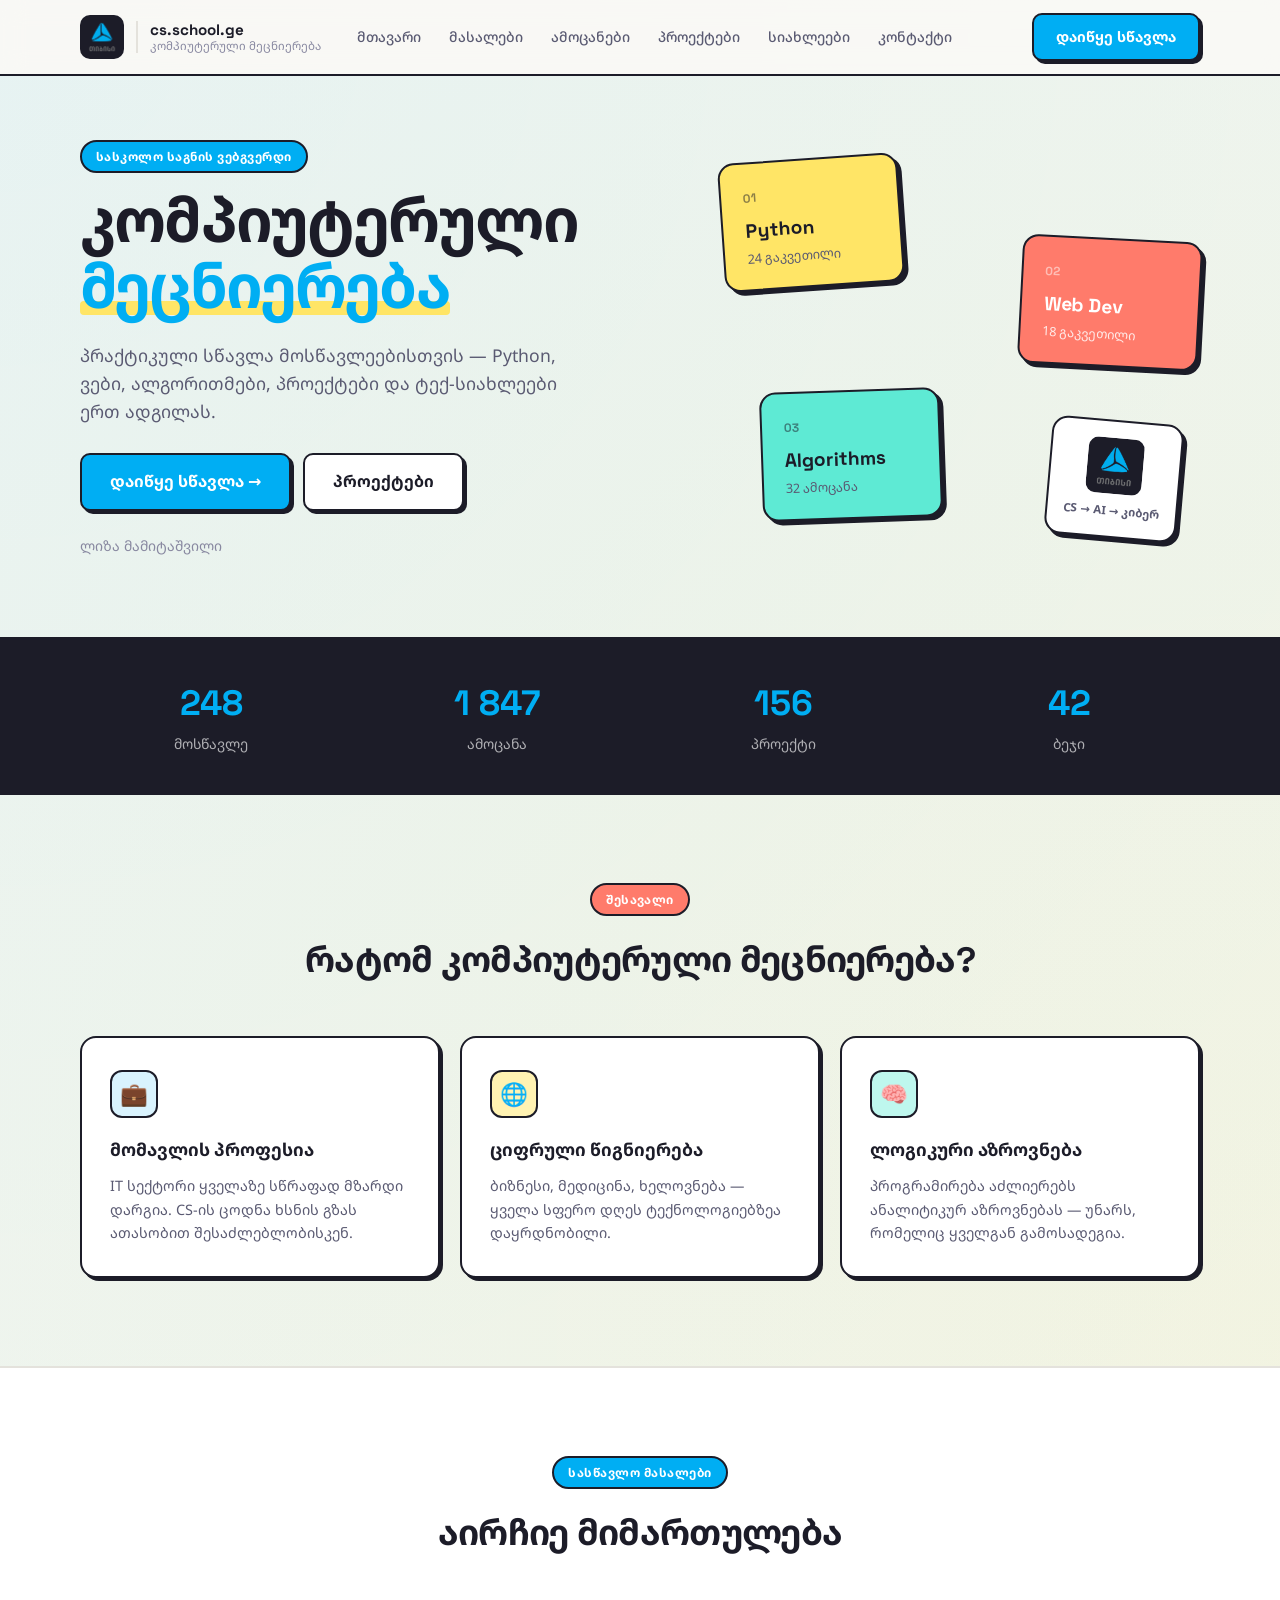
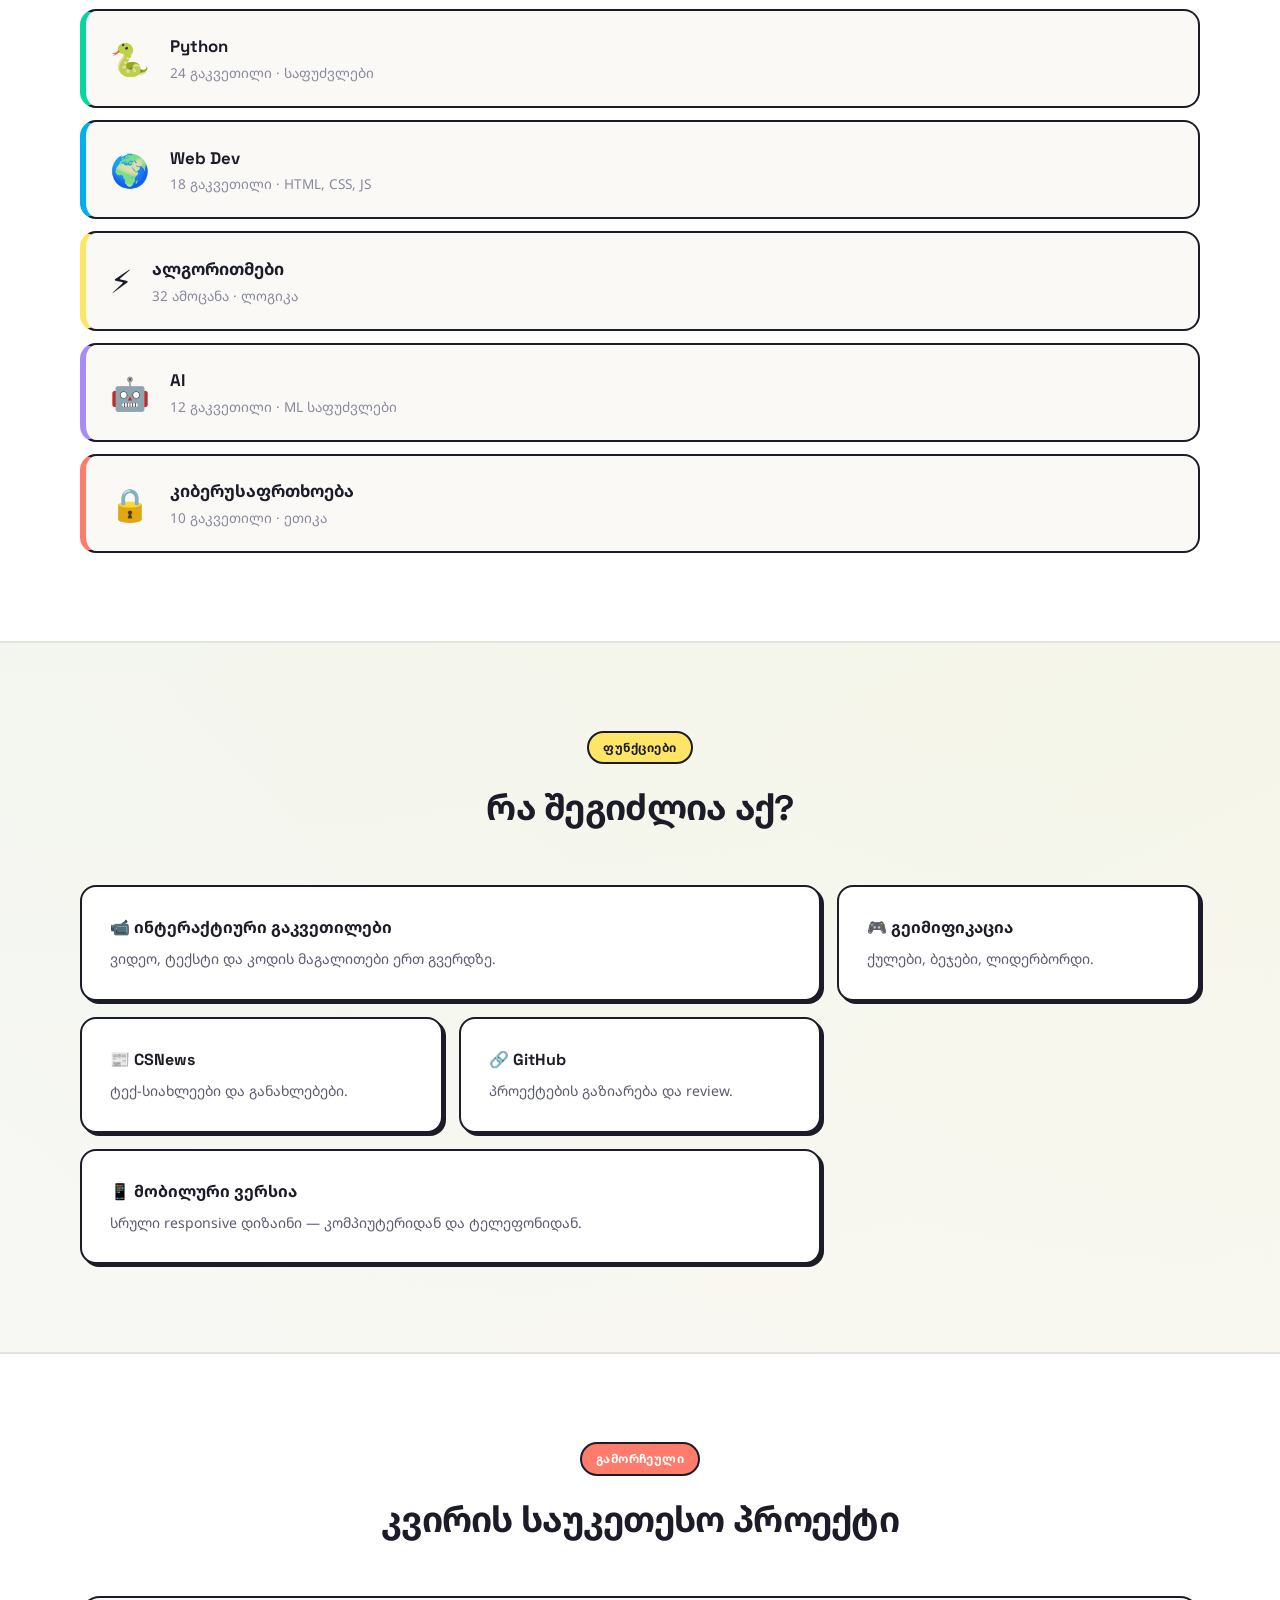
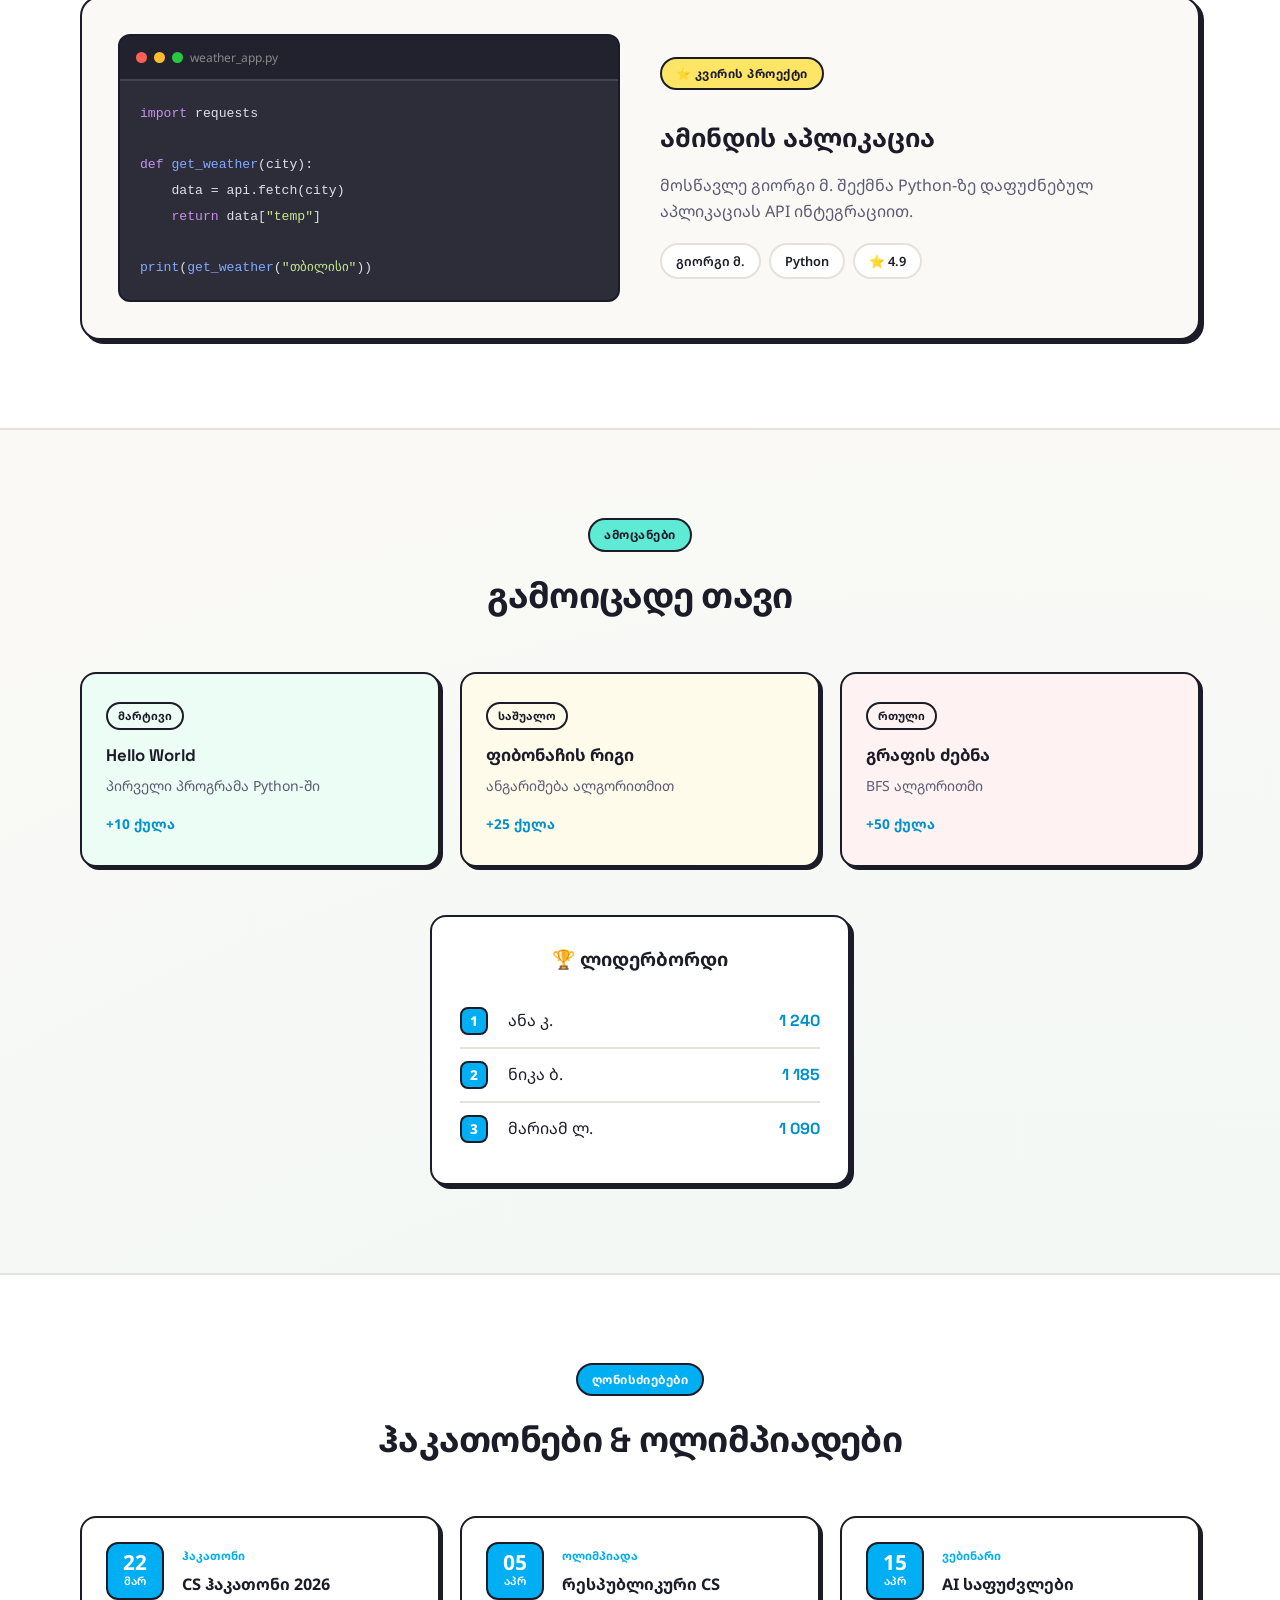
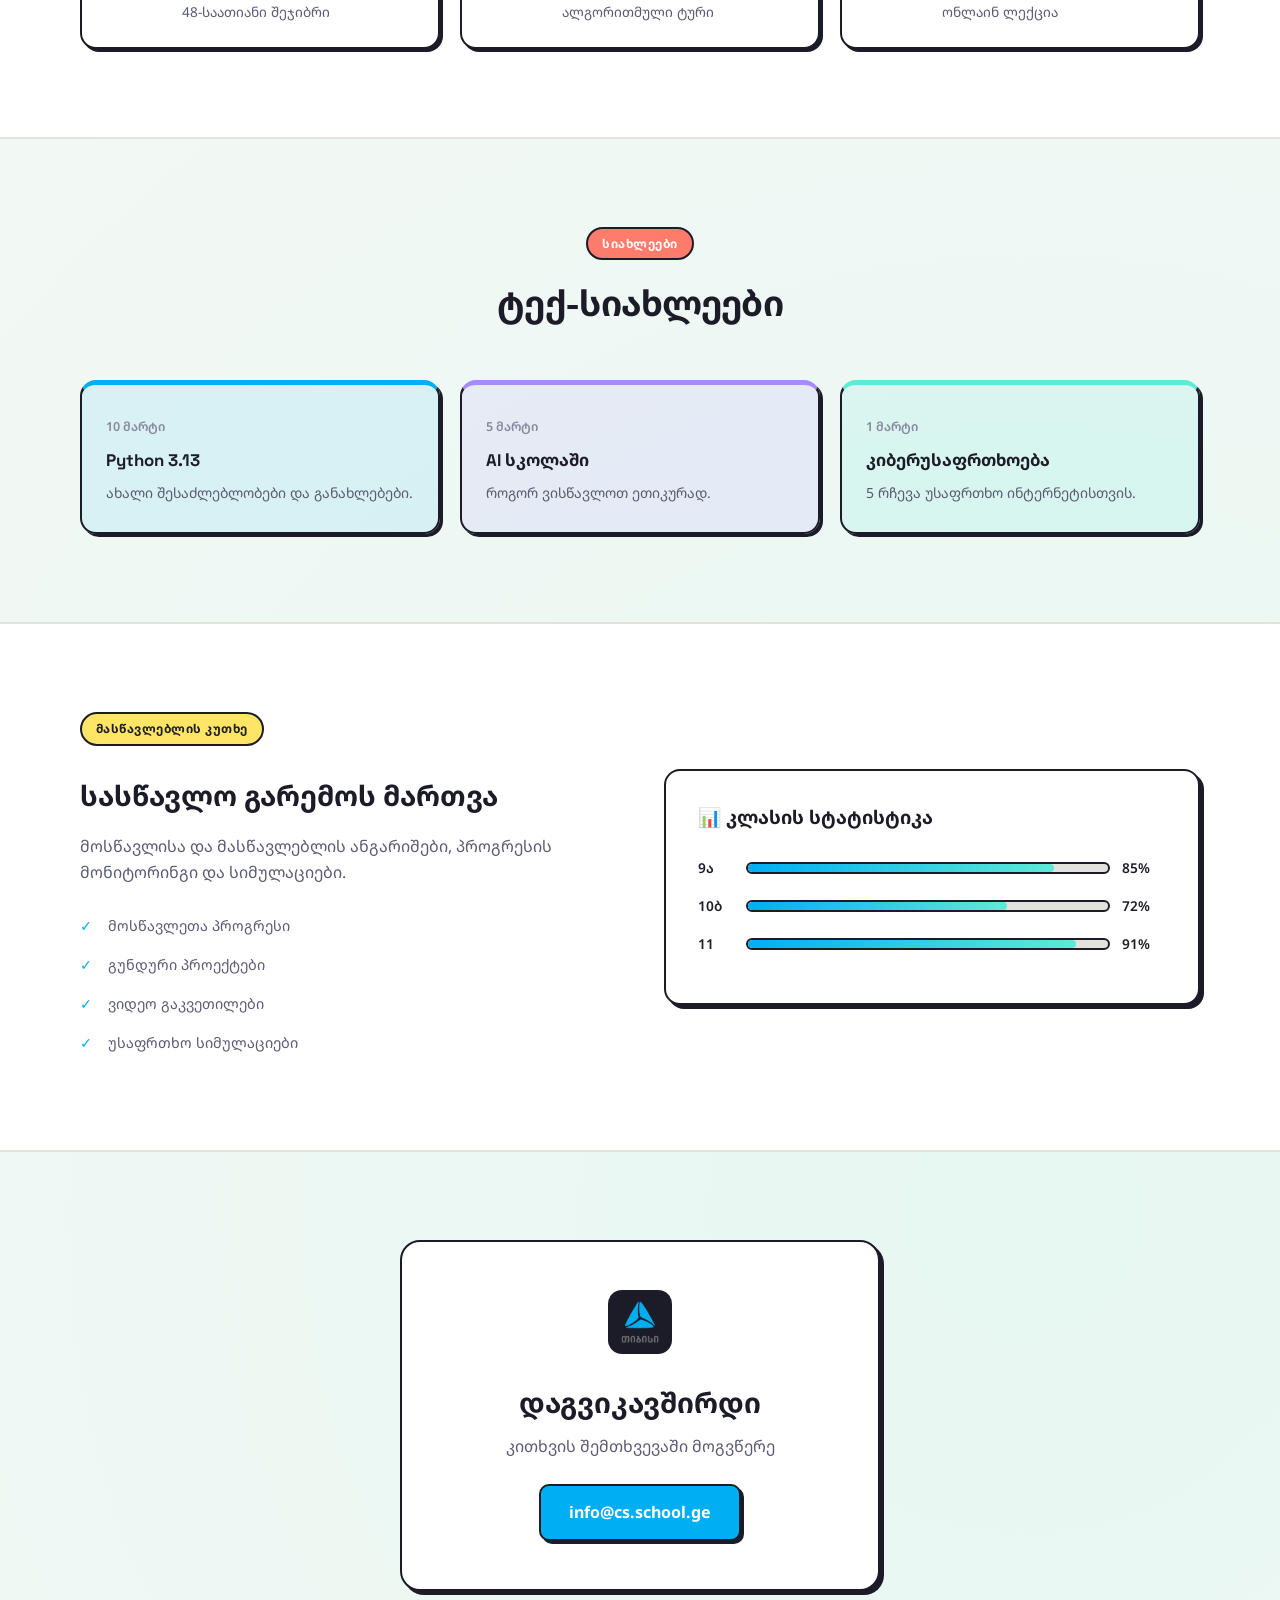
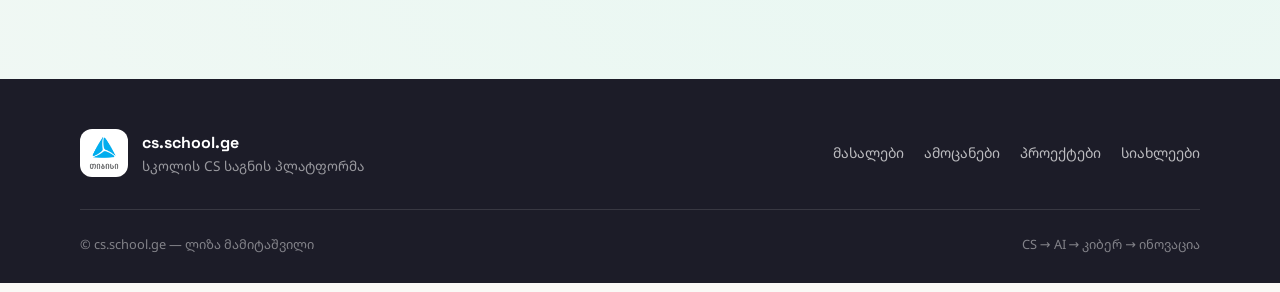
==== commit fac40803: "Bright editorial redesign with TBC logo, remove JavaScript" ====
--- a/index.html
+++ b/index.html
@@ -7,140 +7,107 @@
   <meta name="description" content="სასკოლო საგნის ვებგვერდი — კომპიუტერული მეცნიერება">
   <link rel="preconnect" href="https://fonts.googleapis.com">
   <link rel="preconnect" href="https://fonts.gstatic.com" crossorigin>
-  <link href="https://fonts.googleapis.com/css2?family=Noto+Sans+Georgian:wght@400;500;600;700;800&family=JetBrains+Mono:wght@400;500;600&display=swap" rel="stylesheet">
+  <link href="https://fonts.googleapis.com/css2?family=Noto+Sans+Georgian:wght@400;500;600;700;800&family=Space+Grotesk:wght@500;600;700&display=swap" rel="stylesheet">
   <link rel="stylesheet" href="styles.css">
 </head>
 <body>
-  <div class="cursor-glow" aria-hidden="true"></div>
-  <div class="noise" aria-hidden="true"></div>
-
-  <header class="site-header">
-    <div class="wrap header-inner">
+
+  <header class="header">
+    <div class="container header-row">
       <a class="brand" href="#home">
-        <span class="brand-mark"><span>&lt;/&gt;</span></span>
-        <span class="brand-name">cs.school.ge</span>
+        <img src="tbc-logo.png" alt="TBC" class="tbc-logo" width="44" height="44">
+        <span class="brand-divider"></span>
+        <span class="brand-text">
+          <strong>cs.school.ge</strong>
+          <small>კომპიუტერული მეცნიერება</small>
+        </span>
       </a>
 
-      <input type="checkbox" id="nav-open" class="nav-checkbox" aria-hidden="true">
-      <label for="nav-open" class="nav-toggle" aria-label="მენიუ"></label>
-
-      <nav class="site-nav">
+      <input type="checkbox" id="menu-toggle" class="menu-toggle" aria-hidden="true">
+      <label for="menu-toggle" class="menu-btn" aria-label="მენიუ"></label>
+
+      <nav class="nav">
         <a href="#home">მთავარი</a>
-        <a href="#materials">სასწავლო მასალები</a>
+        <a href="#materials">მასალები</a>
         <a href="#tasks">ამოცანები</a>
         <a href="#projects">პროექტები</a>
         <a href="#news">სიახლეები</a>
-        <a href="#teacher">მასწავლებლის კუთხე</a>
         <a href="#contact">კონტაქტი</a>
       </nav>
 
-      <div class="header-actions">
-        <a class="btn btn-ghost" href="#contact">შესვლა</a>
-        <a class="btn btn-primary" href="#materials">რეგისტრაცია</a>
-      </div>
+      <a class="btn btn-blue" href="#materials">დაიწყე სწავლა</a>
     </div>
   </header>
 
   <main>
     <section class="hero" id="home">
-      <div class="hero-bg" aria-hidden="true">
-        <div class="hero-grid-lines"></div>
-        <div class="hero-orb hero-orb-1"></div>
-        <div class="hero-orb hero-orb-2"></div>
-        <div class="hero-orb hero-orb-3"></div>
-      </div>
-
-      <div class="wrap hero-grid">
-        <div class="hero-copy reveal">
-          <p class="eyebrow"><span class="pulse-dot"></span> სასკოლო საგნის ვებგვერდი</p>
-          <h1>
-            <span class="line">კომპიუტერული</span>
-            <span class="line gradient-text">მეცნიერება</span>
-          </h1>
-          <p class="lead">
-            ვებგვერდი, რომელიც CS-ს ასწავლის მოსწავლეებს — ინტერაქტიული გაკვეთილები,
-            გეიმიფიკაცია და რეალური პროექტები ერთ პლატფორმაზე.
+      <div class="container hero-layout">
+        <div class="hero-text">
+          <span class="tag tag-blue">სასკოლო საგნის ვებგვერდი</span>
+          <h1>კომპიუტერული<br><span class="highlight">მეცნიერება</span></h1>
+          <p class="hero-desc">
+            პრაქტიკული სწავლა მოსწავლეებისთვის — Python, ვები, ალგორითმები,
+            პროექტები და ტექ-სიახლეები ერთ ადგილას.
           </p>
-          <p class="path">
-            CS → <span class="typed-text"></span><span class="typed-cursor">|</span>
-          </p>
-          <div class="hero-cta">
-            <a class="btn btn-primary btn-lg" href="#materials">
-              დაიწყე სწავლა
-              <svg width="18" height="18" viewBox="0 0 24 24" fill="none" stroke="currentColor" stroke-width="2.5"><path d="M5 12h14M13 6l6 6-6 6"/></svg>
-            </a>
-            <a class="btn btn-outline btn-lg" href="#projects">პროექტების გალერეა</a>
-          </div>
-          <p class="credit">ლიზა მამიტაშვილი</p>
-        </div>
-
-        <aside class="code-panel reveal delay-2" data-tilt aria-label="სასწავლო კოდის მაგალითი">
-          <div class="code-panel-glow"></div>
-          <div class="code-panel-bar">
-            <span></span><span></span><span></span>
-            <span class="code-panel-title">learn.py</span>
-            <span class="code-panel-status">● Live</span>
-          </div>
-          <pre><code><span class="tok-kw">def</span> <span class="tok-fn">learn_cs</span>():
-    skills = [<span class="tok-str">"Python"</span>, <span class="tok-str">"AI"</span>, <span class="tok-str">"Web"</span>]
-    <span class="tok-kw">for</span> s <span class="tok-kw">in</span> skills:
-        <span class="tok-fn">practice</span>(s)
-    <span class="tok-kw">return</span> <span class="tok-str">"ინოვაცია"</span></code></pre>
-        </aside>
-      </div>
-
-      <div class="marquee" aria-hidden="true">
-        <div class="marquee-track">
-          <span>Python</span><span>•</span><span>Web Dev</span><span>•</span><span>Algorithms</span><span>•</span><span>AI</span><span>•</span><span>Cybersecurity</span><span>•</span><span>GitHub</span><span>•</span><span>Hackathon</span><span>•</span>
-          <span>Python</span><span>•</span><span>Web Dev</span><span>•</span><span>Algorithms</span><span>•</span><span>AI</span><span>•</span><span>Cybersecurity</span><span>•</span><span>GitHub</span><span>•</span><span>Hackathon</span><span>•</span>
-        </div>
-      </div>
-    </section>
-
-    <section class="stats">
-      <div class="wrap stats-row">
-        <div class="stat reveal" data-tilt>
-          <div class="stat-icon">👨‍🎓</div>
-          <span class="stat-value" data-count="248">0</span>
-          <span class="stat-label">მოსწავლე</span>
-        </div>
-        <div class="stat reveal delay-1" data-tilt>
-          <div class="stat-icon">⚡</div>
-          <span class="stat-value" data-count="1847">0</span>
-          <span class="stat-label">გადაჭრილი ამოცანა</span>
-        </div>
-        <div class="stat reveal delay-2" data-tilt>
-          <div class="stat-icon">🚀</div>
-          <span class="stat-value" data-count="156">0</span>
-          <span class="stat-label">პროექტი</span>
-        </div>
-        <div class="stat reveal delay-3" data-tilt>
-          <div class="stat-icon">🏆</div>
-          <span class="stat-value" data-count="42">0</span>
-          <span class="stat-label">ბეჯი</span>
-        </div>
+          <div class="hero-btns">
+            <a class="btn btn-blue btn-lg" href="#materials">დაიწყე სწავლა →</a>
+            <a class="btn btn-white btn-lg" href="#projects">პროექტები</a>
+          </div>
+          <p class="author">ლიზა მამიტაშვილი</p>
+        </div>
+
+        <div class="hero-visual">
+          <div class="hero-card card-yellow">
+            <span class="card-num">01</span>
+            <h3>Python</h3>
+            <p>24 გაკვეთილი</p>
+          </div>
+          <div class="hero-card card-coral">
+            <span class="card-num">02</span>
+            <h3>Web Dev</h3>
+            <p>18 გაკვეთილი</p>
+          </div>
+          <div class="hero-card card-mint">
+            <span class="card-num">03</span>
+            <h3>Algorithms</h3>
+            <p>32 ამოცანა</p>
+          </div>
+          <div class="hero-sticker">
+            <img src="tbc-logo.png" alt="" width="56" height="56">
+            <span>CS → AI → კიბერ</span>
+          </div>
+        </div>
+      </div>
+    </section>
+
+    <section class="stats-bar">
+      <div class="container stats-grid">
+        <div class="stat-item"><strong>248</strong><span>მოსწავლე</span></div>
+        <div class="stat-item"><strong>1 847</strong><span>ამოცანა</span></div>
+        <div class="stat-item"><strong>156</strong><span>პროექტი</span></div>
+        <div class="stat-item"><strong>42</strong><span>ბეჯი</span></div>
       </div>
     </section>
 
     <section class="section" id="why">
-      <div class="wrap">
-        <header class="section-head reveal">
-          <p class="eyebrow">შესავალი</p>
+      <div class="container">
+        <div class="section-top">
+          <span class="tag tag-coral">შესავალი</span>
           <h2>რატომ კომპიუტერული მეცნიერება?</h2>
-        </header>
-        <div class="card-grid three">
-          <article class="card icon-card reveal" data-tilt>
-            <div class="card-icon">💼</div>
+        </div>
+        <div class="grid-3">
+          <article class="box">
+            <div class="box-icon blue">💼</div>
             <h3>მომავლის პროფესია</h3>
             <p>IT სექტორი ყველაზე სწრაფად მზარდი დარგია. CS-ის ცოდნა ხსნის გზას ათასობით შესაძლებლობისკენ.</p>
           </article>
-          <article class="card icon-card reveal delay-1" data-tilt>
-            <div class="card-icon">🌐</div>
+          <article class="box">
+            <div class="box-icon yellow">🌐</div>
             <h3>ციფრული წიგნიერება</h3>
             <p>ბიზნესი, მედიცინა, ხელოვნება — ყველა სფერო დღეს ტექნოლოგიებზეა დაყრდნობილი.</p>
           </article>
-          <article class="card icon-card reveal delay-2" data-tilt>
-            <div class="card-icon">🧠</div>
+          <article class="box">
+            <div class="box-icon mint">🧠</div>
             <h3>ლოგიკური აზროვნება</h3>
             <p>პროგრამირება აძლიერებს ანალიტიკურ აზროვნებას — უნარს, რომელიც ყველგან გამოსადეგია.</p>
           </article>
@@ -148,279 +115,250 @@
       </div>
     </section>
 
-    <section class="section section-alt" id="materials">
-      <div class="wrap">
-        <header class="section-head reveal">
-          <p class="eyebrow">სასწავლო მასალები</p>
-          <h2>სწავლის მიმართულებები</h2>
-          <p class="section-desc">აირჩიე თემა და დაიწყე პრაქტიკა</p>
-        </header>
-        <div class="card-grid categories">
-          <a class="card card-link cat-python reveal" href="#materials" data-toast="Python — მალე ხელმისაწვდომი იქნება!" data-tilt>
-            <span class="cat-emoji">🐍</span>
-            <span class="card-tag">24 გაკვეთილი</span>
-            <h3>Python</h3>
-            <p>პროგრამირების საფუძვლები და პრაქტიკული ამოცანები.</p>
-            <span class="card-arrow">→</span>
-          </a>
-          <a class="card card-link cat-web reveal delay-1" href="#materials" data-toast="Web Dev — მალე ხელმისაწვდომი იქნება!" data-tilt>
-            <span class="cat-emoji">🌍</span>
-            <span class="card-tag">18 გაკვეთილი</span>
-            <h3>ვებ-განვითარება</h3>
-            <p>HTML, CSS, JavaScript და ვებ-აპლიკაციები.</p>
-            <span class="card-arrow">→</span>
-          </a>
-          <a class="card card-link cat-algo reveal delay-2" href="#materials" data-toast="ალგორითმები — მალე ხელმისაწვდომი იქნება!" data-tilt>
-            <span class="cat-emoji">⚡</span>
-            <span class="card-tag">32 ამოცანა</span>
-            <h3>ალგორითმები</h3>
-            <p>ლოგიკა, სტრუქტურები და ოლიმპიადური ამოცანები.</p>
-            <span class="card-arrow">→</span>
-          </a>
-          <a class="card card-link cat-ai reveal" href="#materials" data-toast="AI — მალე ხელმისაწვდომი იქნება!" data-tilt>
-            <span class="cat-emoji">🤖</span>
-            <span class="card-tag">12 გაკვეთილი</span>
-            <h3>AI</h3>
-            <p>ხელოვნური ინტელექტი და მანქანური სწავლება.</p>
-            <span class="card-arrow">→</span>
-          </a>
-          <a class="card card-link cat-cyber reveal delay-1" href="#materials" data-toast="კიბერუსაფრთხოება — მალე ხელმისაწვდომი იქნება!" data-tilt>
-            <span class="cat-emoji">🔒</span>
-            <span class="card-tag">10 გაკვეთილი</span>
-            <h3>კიბერუსაფრთხოება</h3>
-            <p>უსაფრთხოება, კრიპტოგრაფია და ეთიკური ჰაკინგი.</p>
-            <span class="card-arrow">→</span>
+    <section class="section section-soft" id="materials">
+      <div class="container">
+        <div class="section-top">
+          <span class="tag tag-blue">სასწავლო მასალები</span>
+          <h2>აირჩიე მიმართულება</h2>
+        </div>
+        <div class="topics">
+          <a class="topic topic-py" href="#materials">
+            <span class="topic-emoji">🐍</span>
+            <div>
+              <h3>Python</h3>
+              <p>24 გაკვეთილი · საფუძვლები</p>
+            </div>
+            <span class="topic-arrow">→</span>
+          </a>
+          <a class="topic topic-web" href="#materials">
+            <span class="topic-emoji">🌍</span>
+            <div>
+              <h3>Web Dev</h3>
+              <p>18 გაკვეთილი · HTML, CSS, JS</p>
+            </div>
+            <span class="topic-arrow">→</span>
+          </a>
+          <a class="topic topic-algo" href="#materials">
+            <span class="topic-emoji">⚡</span>
+            <div>
+              <h3>ალგორითმები</h3>
+              <p>32 ამოცანა · ლოგიკა</p>
+            </div>
+            <span class="topic-arrow">→</span>
+          </a>
+          <a class="topic topic-ai" href="#materials">
+            <span class="topic-emoji">🤖</span>
+            <div>
+              <h3>AI</h3>
+              <p>12 გაკვეთილი · ML საფუძვლები</p>
+            </div>
+            <span class="topic-arrow">→</span>
+          </a>
+          <a class="topic topic-cyber" href="#materials">
+            <span class="topic-emoji">🔒</span>
+            <div>
+              <h3>კიბერუსაფრთხოება</h3>
+              <p>10 გაკვეთილი · ეთიკა</p>
+            </div>
+            <span class="topic-arrow">→</span>
           </a>
         </div>
       </div>
     </section>
 
     <section class="section" id="features">
-      <div class="wrap">
-        <header class="section-head reveal">
-          <p class="eyebrow">ფუნქციები</p>
-          <h2>პლატფორმის შესაძლებლობები</h2>
-        </header>
-        <div class="bento">
-          <article class="bento-item bento-lg reveal" data-tilt>
-            <div class="bento-icon">📹</div>
-            <h3>ინტერაქტიური გაკვეთილები</h3>
-            <p>ვიდეო, ტექსტი და in-browser კოდ-რედაქტორი — Python-ის სწავლა პირდაპირ ბრაუზერში.</p>
-          </article>
-          <article class="bento-item reveal delay-1" data-tilt>
-            <div class="bento-icon">🎮</div>
-            <h3>გეიმიფიკაცია</h3>
-            <p>ქულები, ბეჯები და ლიდერბორდი.</p>
-          </article>
-          <article class="bento-item reveal delay-2" data-tilt>
-            <div class="bento-icon">🤖</div>
-            <h3>AI ასისტენტი</h3>
-            <p>ჭკვიანი დახმარება სწავლის პროცესში.</p>
-          </article>
-          <article class="bento-item reveal" data-tilt>
-            <div class="bento-icon">📰</div>
-            <h3>CSNews</h3>
-            <p>ტექ-სიახლეები და განახლებები.</p>
-          </article>
-          <article class="bento-item bento-wide reveal delay-1" data-tilt>
-            <div class="bento-icon">🔗</div>
-            <h3>GitHub ინტეგრაცია</h3>
-            <p>პროექტების ატვირთვა და Peer Review კლასელებისგან.</p>
-          </article>
-          <article class="bento-item reveal delay-2" data-tilt>
-            <div class="bento-icon">📱</div>
-            <h3>Responsive</h3>
-            <p>სრული მობილური მხარდაჭერა.</p>
-          </article>
-        </div>
-      </div>
-    </section>
-
-    <section class="section section-alt" id="projects">
-      <div class="wrap">
-        <header class="section-head reveal">
-          <p class="eyebrow">გამორჩეული</p>
+      <div class="container">
+        <div class="section-top">
+          <span class="tag tag-yellow">ფუნქციები</span>
+          <h2>რა შეგიძლია აქ?</h2>
+        </div>
+        <div class="features-grid">
+          <article class="feature f-wide">
+            <h3>📹 ინტერაქტიური გაკვეთილები</h3>
+            <p>ვიდეო, ტექსტი და კოდის მაგალითები ერთ გვერდზე.</p>
+          </article>
+          <article class="feature"><h3>🎮 გეიმიფიკაცია</h3><p>ქულები, ბეჯები, ლიდერბორდი.</p></article>
+          <article class="feature"><h3>📰 CSNews</h3><p>ტექ-სიახლეები და განახლებები.</p></article>
+          <article class="feature"><h3>🔗 GitHub</h3><p>პროექტების გაზიარება და review.</p></article>
+          <article class="feature f-wide">
+            <h3>📱 მობილური ვერსია</h3>
+            <p>სრული responsive დიზაინი — კომპიუტერიდან და ტელეფონიდან.</p>
+          </article>
+        </div>
+      </div>
+    </section>
+
+    <section class="section section-soft" id="projects">
+      <div class="container">
+        <div class="section-top">
+          <span class="tag tag-coral">გამორჩეული</span>
           <h2>კვირის საუკეთესო პროექტი</h2>
-        </header>
-        <div class="featured reveal">
-          <div class="code-panel" data-tilt>
-            <div class="code-panel-bar">
-              <span></span><span></span><span></span>
-              <span class="code-panel-title">weather_app.py</span>
-            </div>
-            <pre><code><span class="tok-kw">import</span> requests
-
-<span class="tok-kw">def</span> <span class="tok-fn">get_weather</span>(city):
+        </div>
+        <div class="project-spotlight">
+          <div class="project-code">
+            <div class="code-top"><span></span><span></span><span></span> weather_app.py</div>
+            <pre><code><span class="c-kw">import</span> requests
+
+<span class="c-kw">def</span> <span class="c-fn">get_weather</span>(city):
     data = api.fetch(city)
-    <span class="tok-kw">return</span> data[<span class="tok-str">"temp"</span>]
-
-<span class="tok-fn">print</span>(<span class="tok-fn">get_weather</span>(<span class="tok-str">"თბილისი"</span>))</code></pre>
-          </div>
-          <div class="featured-body">
-            <p class="featured-label">⭐ კვირის პროექტი</p>
+    <span class="c-kw">return</span> data[<span class="c-str">"temp"</span>]
+
+<span class="c-fn">print</span>(<span class="c-fn">get_weather</span>(<span class="c-str">"თბილისი"</span>))</code></pre>
+          </div>
+          <div class="project-info">
+            <span class="tag tag-yellow">⭐ კვირის პროექტი</span>
             <h3>ამინდის აპლიკაცია</h3>
-            <p>მოსწავლე გიორგი მ. შექმნა Python-ზე დაფუძნებულ აპლიკაციას API ინტეგრაციით და GUI-ს.</p>
-            <div class="meta-chips">
-              <span>👤 გიორგი მ.</span>
-              <span>🐍 Python</span>
+            <p>მოსწავლე გიორგი მ. შექმნა Python-ზე დაფუძნებულ აპლიკაციას API ინტეგრაციით.</p>
+            <div class="chips">
+              <span>გიორგი მ.</span>
+              <span>Python</span>
               <span>⭐ 4.9</span>
             </div>
-            <a class="btn btn-primary" href="#projects" data-toast="პროექტი მალე გაიხსნება!">ნახე პროექტი</a>
           </div>
         </div>
       </div>
     </section>
 
     <section class="section" id="tasks">
-      <div class="wrap">
-        <header class="section-head reveal">
-          <p class="eyebrow">ამოცანები და ქვიზები</p>
+      <div class="container">
+        <div class="section-top">
+          <span class="tag tag-mint">ამოცანები</span>
           <h2>გამოიცადე თავი</h2>
-        </header>
-        <div class="card-grid three">
-          <article class="card task easy reveal" data-tilt data-toast="Hello World — მალე ხელმისაწვდომი!">
-            <span class="badge">მარტივი</span>
+        </div>
+        <div class="grid-3">
+          <article class="task task-easy">
+            <span class="level">მარტივი</span>
             <h3>Hello World</h3>
-            <p>დაწერე პირველი პროგრამა Python-ში.</p>
-            <span class="points">+10 ქულა</span>
-          </article>
-          <article class="card task medium reveal delay-1" data-tilt data-toast="ფიბონაჩი — მალე ხელმისაწვდომი!">
-            <span class="badge">საშუალო</span>
+            <p>პირველი პროგრამა Python-ში</p>
+            <span class="pts">+10 ქულა</span>
+          </article>
+          <article class="task task-mid">
+            <span class="level">საშუალო</span>
             <h3>ფიბონაჩის რიგი</h3>
-            <p>ანგარიშება ალგორითმით.</p>
-            <span class="points">+25 ქულა</span>
-          </article>
-          <article class="card task hard reveal delay-2" data-tilt data-toast="BFS — მალე ხელმისაწვდომი!">
-            <span class="badge">რთული</span>
+            <p>ანგარიშება ალგორითმით</p>
+            <span class="pts">+25 ქულა</span>
+          </article>
+          <article class="task task-hard">
+            <span class="level">რთული</span>
             <h3>გრაფის ძებნა</h3>
-            <p>BFS ალგორითმის იმპლემენტაცია.</p>
-            <span class="points">+50 ქულა</span>
-          </article>
-        </div>
-
-        <div class="leaderboard reveal">
+            <p>BFS ალგორითმი</p>
+            <span class="pts">+50 ქულა</span>
+          </article>
+        </div>
+
+        <div class="leaderboard">
           <h3>🏆 ლიდერბორდი</h3>
           <ol>
-            <li><span class="place gold">1</span><span class="student">ანა კ.</span><span class="score">1 240</span></li>
-            <li><span class="place silver">2</span><span class="student">ნიკა ბ.</span><span class="score">1 185</span></li>
-            <li><span class="place bronze">3</span><span class="student">მარიამ ლ.</span><span class="score">1 090</span></li>
+            <li><em>1</em><span>ანა კ.</span><strong>1 240</strong></li>
+            <li><em>2</em><span>ნიკა ბ.</span><strong>1 185</strong></li>
+            <li><em>3</em><span>მარიამ ლ.</span><strong>1 090</strong></li>
           </ol>
         </div>
       </div>
     </section>
 
-    <section class="section section-alt" id="events">
-      <div class="wrap">
-        <header class="section-head reveal">
-          <p class="eyebrow">ღონისძიებები</p>
-          <h2>ჰაკათონები, ოლიმპიადები, ვებინარები</h2>
-        </header>
-        <div class="card-grid three">
-          <article class="card event reveal" data-tilt>
-            <time class="event-date" datetime="2026-03-22"><span class="day">22</span><span class="month">მარ</span></time>
-            <div><p class="event-type">ჰაკათონი</p><h3>სკოლის CS ჰაკათონი 2026</h3><p>48-საათიანი პროექტის შეჯიბრი.</p></div>
-          </article>
-          <article class="card event reveal delay-1" data-tilt>
-            <time class="event-date" datetime="2026-04-05"><span class="day">05</span><span class="month">აპრ</span></time>
-            <div><p class="event-type">ოლიმპიადა</p><h3>რესპუბლიკური CS ოლიმპიადა</h3><p>ალგორითმური ამოცანების ტური.</p></div>
-          </article>
-          <article class="card event reveal delay-2" data-tilt>
-            <time class="event-date" datetime="2026-04-15"><span class="day">15</span><span class="month">აპრ</span></time>
-            <div><p class="event-type">ვებინარი</p><h3>AI-ს საფუძვლები</h3><p>ონლაინ ლექცია გამოცდილი სპეციალისტისგან.</p></div>
+    <section class="section section-soft" id="events">
+      <div class="container">
+        <div class="section-top">
+          <span class="tag tag-blue">ღონისძიებები</span>
+          <h2>ჰაკათონები & ოლიმპიადები</h2>
+        </div>
+        <div class="grid-3">
+          <article class="event">
+            <time><b>22</b> მარ</time>
+            <div><small>ჰაკათონი</small><h3>CS ჰაკათონი 2026</h3><p>48-საათიანი შეჯიბრი</p></div>
+          </article>
+          <article class="event">
+            <time><b>05</b> აპრ</time>
+            <div><small>ოლიმპიადა</small><h3>რესპუბლიკური CS</h3><p>ალგორითმული ტური</p></div>
+          </article>
+          <article class="event">
+            <time><b>15</b> აპრ</time>
+            <div><small>ვებინარი</small><h3>AI საფუძვლები</h3><p>ონლაინ ლექცია</p></div>
           </article>
         </div>
       </div>
     </section>
 
     <section class="section" id="news">
-      <div class="wrap">
-        <header class="section-head reveal">
-          <p class="eyebrow">სიახლეები</p>
+      <div class="container">
+        <div class="section-top">
+          <span class="tag tag-coral">სიახლეები</span>
           <h2>ტექ-სიახლეები</h2>
-        </header>
-        <div class="card-grid three">
-          <article class="card news-card reveal" data-tilt>
-            <div class="news-visual nv-1"></div>
-            <div class="news-body"><p class="news-date">10 მარტი, 2026</p><h3>Python 3.13 — ახალი შესაძლებლობები</h3><p>გაეცანი უახლეს განახლებას.</p></div>
-          </article>
-          <article class="card news-card reveal delay-1" data-tilt>
-            <div class="news-visual nv-2"></div>
-            <div class="news-body"><p class="news-date">5 მარტი, 2026</p><h3>AI სკოლაში</h3><p>როგორ ვისწავლოთ AI ეთიკურად.</p></div>
-          </article>
-          <article class="card news-card reveal delay-2" data-tilt>
-            <div class="news-visual nv-3"></div>
-            <div class="news-body"><p class="news-date">1 მარტი, 2026</p><h3>კიბერუსაფრთხოების რჩევები</h3><p>5 ნაბიჯი უსაფრთხო ინტერნეტისთვის.</p></div>
-          </article>
-        </div>
-      </div>
-    </section>
-
-    <section class="section section-alt" id="teacher">
-      <div class="wrap teacher-layout">
-        <div class="reveal">
-          <p class="eyebrow">მასწავლებლის კუთხე</p>
-          <h2>უსაფრთხო სასწავლო გარემო</h2>
-          <p>მოსწავლისა და მასწავლებლის ანგარიშები, პროგრესის მონიტორინგი და სიმულაციები ერთ პანელში.</p>
-          <ul class="check-list">
-            <li>მოსწავლეთა პროგრესის მონიტორინგი</li>
-            <li>გუნდური პროექტების მართვა</li>
-            <li>ვიდეო გაკვეთილების ატვირთვა</li>
+        </div>
+        <div class="grid-3">
+          <article class="news n-blue">
+            <time>10 მარტი</time>
+            <h3>Python 3.13</h3>
+            <p>ახალი შესაძლებლობები და განახლებები.</p>
+          </article>
+          <article class="news n-purple">
+            <time>5 მარტი</time>
+            <h3>AI სკოლაში</h3>
+            <p>როგორ ვისწავლოთ ეთიკურად.</p>
+          </article>
+          <article class="news n-mint">
+            <time>1 მარტი</time>
+            <h3>კიბერუსაფრთხოება</h3>
+            <p>5 რჩევა უსაფრთხო ინტერნეტისთვის.</p>
+          </article>
+        </div>
+      </div>
+    </section>
+
+    <section class="section section-soft" id="teacher">
+      <div class="container teacher-split">
+        <div>
+          <span class="tag tag-yellow">მასწავლებლის კუთხე</span>
+          <h2>სასწავლო გარემოს მართვა</h2>
+          <p>მოსწავლისა და მასწავლებლის ანგარიშები, პროგრესის მონიტორინგი და სიმულაციები.</p>
+          <ul class="checks">
+            <li>მოსწავლეთა პროგრესი</li>
+            <li>გუნდური პროექტები</li>
+            <li>ვიდეო გაკვეთილები</li>
             <li>უსაფრთხო სიმულაციები</li>
           </ul>
-          <a class="btn btn-primary" href="#teacher" data-toast="მასწავლებლის პანელი მალე!">მასწავლებლის პანელი</a>
-        </div>
-        <div class="panel reveal delay-2" data-tilt>
+        </div>
+        <div class="panel-stats">
           <h3>📊 კლასის სტატისტიკა</h3>
-          <div class="progress-row"><span>9ა კლასი</span><div class="progress"><span style="--w:85%"></span></div><span>85%</span></div>
-          <div class="progress-row"><span>10ბ კლასი</span><div class="progress"><span style="--w:72%"></span></div><span>72%</span></div>
-          <div class="progress-row"><span>11 კლასი</span><div class="progress"><span style="--w:91%"></span></div><span>91%</span></div>
+          <div class="bar-row"><span>9ა</span><div class="bar"><i style="width:85%"></i></div><span>85%</span></div>
+          <div class="bar-row"><span>10ბ</span><div class="bar"><i style="width:72%"></i></div><span>72%</span></div>
+          <div class="bar-row"><span>11</span><div class="bar"><i style="width:91%"></i></div><span>91%</span></div>
         </div>
       </div>
     </section>
 
     <section class="section" id="contact">
-      <div class="wrap contact-wrap reveal">
-        <div class="contact-box">
-          <h2>დაგვიკავშირდი</h2>
-          <p>გაქვს კითხვა? მოგვწერე და პასუხს მალე მიიღებ.</p>
-          <form id="contact-form" class="contact-form">
-            <input type="text" placeholder="სახელი" required>
-            <input type="email" placeholder="ელ-ფოსტა" required>
-            <textarea placeholder="შეტყობინება" rows="4" required></textarea>
-            <button type="submit" class="btn btn-primary btn-lg">გაგზავნა</button>
-          </form>
-        </div>
+      <div class="container contact-card">
+        <img src="tbc-logo.png" alt="TBC" class="contact-logo" width="64" height="64">
+        <h2>დაგვიკავშირდი</h2>
+        <p>კითხვის შემთხვევაში მოგვწერე</p>
+        <a class="btn btn-blue btn-lg" href="mailto:info@cs.school.ge">info@cs.school.ge</a>
       </div>
     </section>
   </main>
 
-  <footer class="site-footer">
-    <div class="wrap footer-grid">
-      <div>
-        <a class="brand" href="#home"><span class="brand-mark"><span>&lt;/&gt;</span></span><span class="brand-name">cs.school.ge</span></a>
-        <p>სკოლის ერთ-ერთი გამორჩეული საგნის გაცნობა ვებგვერდით.</p>
-      </div>
-      <div>
-        <h4>ნავიგაცია</h4>
-        <a href="#materials">სასწავლო მასალები</a>
+  <footer class="footer">
+    <div class="container footer-row">
+      <div class="footer-brand">
+        <img src="tbc-logo.png" alt="TBC" width="48" height="48">
+        <div>
+          <strong>cs.school.ge</strong>
+          <p>სკოლის CS საგნის პლატფორმა</p>
+        </div>
+      </div>
+      <div class="footer-links">
+        <a href="#materials">მასალები</a>
         <a href="#tasks">ამოცანები</a>
         <a href="#projects">პროექტები</a>
         <a href="#news">სიახლეები</a>
       </div>
-      <div>
-        <h4>რესურსები</h4>
-        <a href="#events">ღონისძიებები</a>
-        <a href="#teacher">მასწავლებლის კუთხე</a>
-        <a href="#materials">ვიდეო გაკვეთილები</a>
-        <a href="#projects">გუნდური პროექტები</a>
-      </div>
     </div>
-    <div class="wrap footer-bottom">
+    <div class="container footer-copy">
       <p>© cs.school.ge — ლიზა მამიტაშვილი</p>
       <p>CS → AI → კიბერ → ინოვაცია</p>
     </div>
   </footer>
 
-  <script src="script.js"></script>
 </body>
 </html>
--- a/styles.css
+++ b/styles.css
@@ -1,927 +1,948 @@
 :root {
-  --bg: #030308;
-  --bg-raised: #0a0a12;
-  --bg-card: #0e0e18;
-  --bg-glass: rgba(14, 14, 24, 0.65);
-  --border: rgba(0, 240, 255, 0.12);
-  --border-hover: rgba(0, 240, 255, 0.35);
-  --text: #eef0f6;
-  --text-soft: #9499ad;
-  --text-dim: #5c6378;
-  --cyan: #00f0ff;
-  --magenta: #ff2bd6;
-  --green: #00ff9f;
-  --violet: #a855f7;
-  --gold: #ffd166;
-  --grad: linear-gradient(135deg, #00f0ff, #a855f7, #ff2bd6);
-  --grad-text: linear-gradient(135deg, #00f0ff 0%, #a855f7 50%, #ff2bd6 100%);
+  --tbc: #00AEF3;
+  --tbc-dark: #0090cc;
+  --ink: #1c1c28;
+  --ink-soft: #5a5a72;
+  --ink-muted: #8888a0;
+  --paper: #faf9f6;
+  --white: #ffffff;
+  --line: #e4e2dc;
+  --yellow: #ffe566;
+  --coral: #ff7b6b;
+  --mint: #5eead4;
+  --purple: #a78bfa;
+  --shadow: 4px 4px 0 var(--ink);
+  --shadow-sm: 3px 3px 0 var(--ink);
   --font: "Noto Sans Georgian", system-ui, sans-serif;
-  --mono: "JetBrains Mono", monospace;
-  --header-h: 72px;
-  --wrap: 1140px;
-  --radius: 14px;
-  --ease: cubic-bezier(0.22, 1, 0.36, 1);
+  --display: "Space Grotesk", "Noto Sans Georgian", sans-serif;
+  --header: 76px;
+  --max: 1120px;
+  --radius: 16px;
 }
 
 *, *::before, *::after { box-sizing: border-box; margin: 0; padding: 0; }
 
-html { scroll-behavior: smooth; scroll-padding-top: var(--header-h); }
+html { scroll-behavior: smooth; scroll-padding-top: var(--header); }
 
 body {
   font-family: var(--font);
   font-size: 16px;
-  line-height: 1.65;
-  color: var(--text);
-  background: var(--bg);
-  overflow-x: hidden;
+  line-height: 1.6;
+  color: var(--ink);
+  background: var(--paper);
+  background-image:
+    radial-gradient(circle at 0% 0%, rgba(0, 174, 243, 0.08) 0%, transparent 50%),
+    radial-gradient(circle at 100% 20%, rgba(255, 229, 102, 0.15) 0%, transparent 40%),
+    radial-gradient(circle at 80% 90%, rgba(94, 234, 212, 0.12) 0%, transparent 40%);
 }
 
 a { color: inherit; text-decoration: none; }
-.wrap { width: min(var(--wrap), 100% - 48px); margin-inline: auto; }
-
-/* Ambient */
-.noise {
-  position: fixed;
-  inset: 0;
-  z-index: 9997;
-  pointer-events: none;
-  opacity: 0.035;
-  background-image: url("data:image/svg+xml,%3Csvg viewBox='0 0 256 256' xmlns='http://www.w3.org/2000/svg'%3E%3Cfilter id='n'%3E%3CfeTurbulence type='fractalNoise' baseFrequency='0.85' numOctaves='4' stitchTiles='stitch'/%3E%3C/filter%3E%3Crect width='100%25' height='100%25' filter='url(%23n)'/%3E%3C/svg%3E");
-}
-
-.cursor-glow {
-  position: fixed;
-  width: 400px;
-  height: 400px;
-  margin: -200px 0 0 -200px;
-  border-radius: 50%;
-  background: radial-gradient(circle, rgba(0, 240, 255, 0.07) 0%, transparent 70%);
-  pointer-events: none;
-  z-index: 9996;
-  transition: opacity 0.3s;
-}
-
-@media (pointer: coarse) { .cursor-glow { display: none; } }
-
-/* Header */
-.site-header {
+.container { width: min(var(--max), 100% - 40px); margin-inline: auto; }
+
+/* ── Header ── */
+.header {
   position: fixed;
   inset: 0 0 auto;
-  z-index: 1000;
-  height: var(--header-h);
-  border-bottom: 1px solid transparent;
-  transition: background 0.35s var(--ease), border-color 0.35s, box-shadow 0.35s;
-}
-
-.site-header.is-scrolled {
-  background: rgba(3, 3, 8, 0.88);
-  border-color: var(--border);
-  backdrop-filter: blur(20px) saturate(1.4);
-  box-shadow: 0 8px 32px rgba(0, 0, 0, 0.4);
-}
-
-.header-inner {
+  z-index: 100;
+  height: var(--header);
+  background: rgba(250, 249, 246, 0.92);
+  border-bottom: 2px solid var(--ink);
+  backdrop-filter: blur(12px);
+}
+
+.header-row {
   height: 100%;
   display: flex;
   align-items: center;
   gap: 24px;
 }
 
-.brand { display: flex; align-items: center; gap: 10px; flex-shrink: 0; }
-
-.brand-mark {
+.brand {
+  display: flex;
+  align-items: center;
+  gap: 12px;
+  flex-shrink: 0;
+}
+
+.tbc-logo {
+  object-fit: contain;
+  border-radius: 10px;
+  background: var(--ink);
+  padding: 4px;
+}
+
+.brand-divider {
+  width: 2px;
+  height: 32px;
+  background: var(--line);
+}
+
+.brand-text {
+  display: flex;
+  flex-direction: column;
+  line-height: 1.2;
+}
+
+.brand-text strong {
+  font-family: var(--display);
+  font-size: 0.95rem;
+  font-weight: 700;
+}
+
+.brand-text small {
+  font-size: 0.72rem;
+  color: var(--ink-muted);
+}
+
+.nav {
+  display: flex;
+  gap: 4px;
+  flex: 1;
+}
+
+.nav a {
+  padding: 8px 12px;
+  font-size: 0.875rem;
+  font-weight: 500;
+  color: var(--ink-soft);
+  border-radius: 8px;
+  transition: color 0.15s, background 0.15s;
+}
+
+.nav a:hover {
+  color: var(--ink);
+  background: var(--white);
+}
+
+.menu-toggle, .menu-btn { display: none; }
+
+/* ── Buttons ── */
+.btn {
+  display: inline-flex;
+  align-items: center;
+  justify-content: center;
+  padding: 10px 22px;
+  font-family: var(--font);
+  font-size: 0.9rem;
+  font-weight: 700;
+  border-radius: 10px;
+  border: 2px solid var(--ink);
+  cursor: pointer;
+  transition: transform 0.15s, box-shadow 0.15s;
+}
+
+.btn:active { transform: translate(2px, 2px); box-shadow: none !important; }
+
+.btn-blue {
+  color: var(--white);
+  background: var(--tbc);
+  box-shadow: var(--shadow-sm);
+}
+
+.btn-blue:hover {
+  background: var(--tbc-dark);
+  transform: translate(-1px, -1px);
+  box-shadow: 5px 5px 0 var(--ink);
+}
+
+.btn-white {
+  color: var(--ink);
+  background: var(--white);
+  box-shadow: var(--shadow-sm);
+}
+
+.btn-white:hover {
+  transform: translate(-1px, -1px);
+  box-shadow: 5px 5px 0 var(--ink);
+}
+
+.btn-lg { padding: 14px 28px; font-size: 1rem; }
+
+/* ── Tags ── */
+.tag {
+  display: inline-block;
+  padding: 5px 14px;
+  font-size: 0.75rem;
+  font-weight: 700;
+  letter-spacing: 0.04em;
+  text-transform: uppercase;
+  border-radius: 100px;
+  border: 2px solid var(--ink);
+  margin-bottom: 16px;
+}
+
+.tag-blue { background: var(--tbc); color: var(--white); }
+.tag-coral { background: var(--coral); color: var(--white); }
+.tag-yellow { background: var(--yellow); color: var(--ink); }
+.tag-mint { background: var(--mint); color: var(--ink); }
+
+/* ── Hero ── */
+.hero {
+  padding: calc(var(--header) + 64px) 0 80px;
+}
+
+.hero-layout {
+  display: grid;
+  grid-template-columns: 1.1fr 0.9fr;
+  gap: 56px;
+  align-items: center;
+}
+
+.hero h1 {
+  font-family: var(--display);
+  font-size: clamp(2.4rem, 5.5vw, 3.8rem);
+  font-weight: 700;
+  line-height: 1.08;
+  letter-spacing: -0.03em;
+  margin-bottom: 20px;
+}
+
+.highlight {
+  color: var(--tbc);
+  position: relative;
+  display: inline-block;
+}
+
+.highlight::after {
+  content: "";
+  position: absolute;
+  left: 0;
+  right: 0;
+  bottom: 6px;
+  height: 14px;
+  background: var(--yellow);
+  z-index: -1;
+  border-radius: 4px;
+}
+
+.hero-desc {
+  font-size: 1.1rem;
+  color: var(--ink-soft);
+  max-width: 48ch;
+  margin-bottom: 28px;
+}
+
+.hero-btns {
+  display: flex;
+  flex-wrap: wrap;
+  gap: 12px;
+  margin-bottom: 24px;
+}
+
+.author {
+  font-size: 0.875rem;
+  color: var(--ink-muted);
+}
+
+/* Hero visual cards */
+.hero-visual {
+  position: relative;
+  min-height: 380px;
+}
+
+.hero-card {
+  position: absolute;
+  padding: 20px 22px;
+  border: 2px solid var(--ink);
+  border-radius: var(--radius);
+  box-shadow: var(--shadow);
+  width: 180px;
+  transition: transform 0.2s;
+}
+
+.hero-card:hover { transform: rotate(0deg) scale(1.03) !important; }
+
+.card-num {
+  font-family: var(--display);
+  font-size: 0.75rem;
+  font-weight: 700;
+  opacity: 0.5;
+}
+
+.hero-card h3 {
+  font-family: var(--display);
+  font-size: 1.2rem;
+  margin: 6px 0 2px;
+}
+
+.hero-card p { font-size: 0.8rem; color: var(--ink-soft); }
+
+.card-yellow {
+  background: var(--yellow);
+  top: 0;
+  left: 0;
+  transform: rotate(-4deg);
+  z-index: 2;
+}
+
+.card-coral {
+  background: var(--coral);
+  color: var(--white);
+  top: 80px;
+  right: 0;
+  transform: rotate(3deg);
+  z-index: 3;
+}
+
+.card-coral p { color: rgba(255,255,255,0.85); }
+
+.card-mint {
+  background: var(--mint);
+  bottom: 20px;
+  left: 40px;
+  transform: rotate(-2deg);
+  z-index: 1;
+}
+
+.hero-sticker {
+  position: absolute;
+  bottom: 0;
+  right: 20px;
+  display: flex;
+  flex-direction: column;
+  align-items: center;
+  gap: 8px;
+  padding: 16px;
+  background: var(--white);
+  border: 2px solid var(--ink);
+  border-radius: var(--radius);
+  box-shadow: var(--shadow);
+  transform: rotate(5deg);
+  z-index: 4;
+}
+
+.hero-sticker img {
+  background: var(--ink);
+  border-radius: 10px;
+  padding: 4px;
+}
+
+.hero-sticker span {
+  font-size: 0.72rem;
+  font-weight: 700;
+  color: var(--ink-soft);
+  text-align: center;
+}
+
+/* ── Stats ── */
+.stats-bar {
+  background: var(--ink);
+  color: var(--white);
+  padding: 36px 0;
+  border-block: 2px solid var(--ink);
+}
+
+.stats-grid {
+  display: grid;
+  grid-template-columns: repeat(4, 1fr);
+  gap: 24px;
+  text-align: center;
+}
+
+.stat-item strong {
+  display: block;
+  font-family: var(--display);
+  font-size: 2.2rem;
+  font-weight: 700;
+  color: var(--tbc);
+}
+
+.stat-item span {
+  font-size: 0.875rem;
+  color: rgba(255,255,255,0.65);
+}
+
+/* ── Sections ── */
+.section { padding: 88px 0; }
+
+.section-soft {
+  background: var(--white);
+  border-block: 2px solid var(--line);
+}
+
+.section-top {
+  text-align: center;
+  margin-bottom: 48px;
+}
+
+.section-top h2 {
+  font-family: var(--display);
+  font-size: clamp(1.6rem, 3.5vw, 2.2rem);
+  font-weight: 700;
+  letter-spacing: -0.02em;
+}
+
+.grid-3 {
+  display: grid;
+  grid-template-columns: repeat(3, 1fr);
+  gap: 20px;
+}
+
+/* ── Boxes ── */
+.box {
+  padding: 32px 28px;
+  background: var(--white);
+  border: 2px solid var(--ink);
+  border-radius: var(--radius);
+  box-shadow: var(--shadow-sm);
+  transition: transform 0.15s, box-shadow 0.15s;
+}
+
+.box:hover {
+  transform: translate(-2px, -2px);
+  box-shadow: 6px 6px 0 var(--ink);
+}
+
+.box-icon {
+  width: 48px;
+  height: 48px;
   display: grid;
   place-items: center;
-  width: 38px;
-  height: 38px;
-  border-radius: 10px;
-  background: var(--grad);
-  position: relative;
-}
-
-.brand-mark span {
-  font-family: var(--mono);
+  font-size: 1.4rem;
+  border-radius: 12px;
+  border: 2px solid var(--ink);
+  margin-bottom: 18px;
+}
+
+.box-icon.blue { background: rgba(0, 174, 243, 0.15); }
+.box-icon.yellow { background: rgba(255, 229, 102, 0.5); }
+.box-icon.mint { background: rgba(94, 234, 212, 0.4); }
+
+.box h3 {
+  font-family: var(--display);
+  font-size: 1.1rem;
+  margin-bottom: 10px;
+}
+
+.box p { font-size: 0.9rem; color: var(--ink-soft); }
+
+/* ── Topics ── */
+.topics {
+  display: flex;
+  flex-direction: column;
+  gap: 12px;
+}
+
+.topic {
+  display: flex;
+  align-items: center;
+  gap: 20px;
+  padding: 22px 24px;
+  background: var(--paper);
+  border: 2px solid var(--ink);
+  border-radius: var(--radius);
+  transition: transform 0.15s, box-shadow 0.15s;
+}
+
+.topic:hover {
+  transform: translateX(6px);
+  box-shadow: var(--shadow-sm);
+}
+
+.topic-emoji { font-size: 2rem; flex-shrink: 0; }
+
+.topic h3 {
+  font-family: var(--display);
+  font-size: 1.05rem;
+  margin-bottom: 2px;
+}
+
+.topic p { font-size: 0.85rem; color: var(--ink-muted); }
+
+.topic-arrow {
+  margin-left: auto;
+  font-size: 1.4rem;
+  font-weight: 700;
+  opacity: 0;
+  transition: opacity 0.15s;
+}
+
+.topic:hover .topic-arrow { opacity: 1; }
+
+.topic-py { border-left: 6px solid #06d6a0; }
+.topic-web { border-left: 6px solid var(--tbc); }
+.topic-algo { border-left: 6px solid var(--yellow); }
+.topic-ai { border-left: 6px solid var(--purple); }
+.topic-cyber { border-left: 6px solid var(--coral); }
+
+/* ── Features bento ── */
+.features-grid {
+  display: grid;
+  grid-template-columns: repeat(3, 1fr);
+  gap: 16px;
+}
+
+.feature {
+  padding: 28px;
+  background: var(--white);
+  border: 2px solid var(--ink);
+  border-radius: var(--radius);
+  box-shadow: var(--shadow-sm);
+  transition: transform 0.15s;
+}
+
+.feature:hover { transform: translate(-2px, -2px); }
+
+.feature.f-wide { grid-column: span 2; }
+
+.feature h3 {
+  font-family: var(--display);
+  font-size: 1rem;
+  margin-bottom: 8px;
+}
+
+.feature p { font-size: 0.875rem; color: var(--ink-soft); }
+
+/* ── Project spotlight ── */
+.project-spotlight {
+  display: grid;
+  grid-template-columns: 1fr 1fr;
+  gap: 40px;
+  align-items: center;
+  padding: 36px;
+  background: var(--paper);
+  border: 2px solid var(--ink);
+  border-radius: calc(var(--radius) + 4px);
+  box-shadow: var(--shadow);
+}
+
+.project-code {
+  background: #2d2d3a;
+  border: 2px solid var(--ink);
+  border-radius: 12px;
+  overflow: hidden;
+}
+
+.code-top {
+  display: flex;
+  align-items: center;
+  gap: 7px;
+  padding: 12px 16px;
+  background: #22222e;
+  font-size: 0.75rem;
+  color: #888;
+  border-bottom: 2px solid #444;
+}
+
+.code-top span:nth-child(1) { width: 11px; height: 11px; border-radius: 50%; background: #ff5f57; }
+.code-top span:nth-child(2) { width: 11px; height: 11px; border-radius: 50%; background: #febc2e; }
+.code-top span:nth-child(3) { width: 11px; height: 11px; border-radius: 50%; background: #28c840; }
+
+.project-code pre {
+  padding: 20px;
+  overflow-x: auto;
+}
+
+.project-code code {
+  font-family: "JetBrains Mono", "Courier New", monospace;
+  font-size: 0.82rem;
+  line-height: 1.75;
+  color: #e0e0e8;
+}
+
+.c-kw { color: #c792ea; }
+.c-fn { color: #82aaff; }
+.c-str { color: #c3e88d; }
+
+.project-info h3 {
+  font-family: var(--display);
+  font-size: 1.6rem;
+  margin: 12px 0 14px;
+}
+
+.project-info > p { color: var(--ink-soft); margin-bottom: 18px; }
+
+.chips { display: flex; flex-wrap: wrap; gap: 8px; }
+
+.chips span {
+  padding: 6px 14px;
+  font-size: 0.8rem;
+  font-weight: 600;
+  background: var(--white);
+  border: 2px solid var(--line);
+  border-radius: 100px;
+}
+
+/* ── Tasks ── */
+.task {
+  padding: 28px 24px;
+  border: 2px solid var(--ink);
+  border-radius: var(--radius);
+  box-shadow: var(--shadow-sm);
+  transition: transform 0.15s;
+}
+
+.task:hover { transform: translate(-2px, -2px); }
+
+.task-easy { background: #ecfdf5; }
+.task-mid { background: #fffbeb; }
+.task-hard { background: #fef2f2; }
+
+.level {
+  display: inline-block;
+  padding: 3px 10px;
   font-size: 0.7rem;
-  font-weight: 600;
-  color: var(--bg);
-}
-
-.brand-name { font-weight: 700; font-size: 0.95rem; letter-spacing: 0.02em; }
-
-.site-nav { display: flex; gap: 2px; flex: 1; }
-
-.site-nav a {
-  padding: 8px 12px;
-  font-size: 0.84rem;
-  color: var(--text-soft);
+  font-weight: 700;
+  border: 2px solid var(--ink);
+  border-radius: 100px;
+  margin-bottom: 12px;
+}
+
+.task h3 {
+  font-family: var(--display);
+  font-size: 1.05rem;
+  margin-bottom: 6px;
+}
+
+.task p { font-size: 0.875rem; color: var(--ink-soft); margin-bottom: 14px; }
+
+.pts {
+  font-size: 0.85rem;
+  font-weight: 700;
+  color: var(--tbc-dark);
+}
+
+/* Leaderboard */
+.leaderboard {
+  max-width: 420px;
+  margin: 48px auto 0;
+  padding: 28px;
+  background: var(--white);
+  border: 2px solid var(--ink);
+  border-radius: var(--radius);
+  box-shadow: var(--shadow);
+}
+
+.leaderboard h3 {
+  text-align: center;
+  font-family: var(--display);
+  margin-bottom: 20px;
+}
+
+.leaderboard ol { list-style: none; }
+
+.leaderboard li {
+  display: grid;
+  grid-template-columns: 36px 1fr auto;
+  align-items: center;
+  gap: 12px;
+  padding: 12px 0;
+  border-bottom: 2px solid var(--line);
+}
+
+.leaderboard li:last-child { border-bottom: none; }
+
+.leaderboard em {
+  display: grid;
+  place-items: center;
+  width: 28px;
+  height: 28px;
+  font-style: normal;
+  font-weight: 800;
+  font-size: 0.85rem;
+  background: var(--tbc);
+  color: var(--white);
   border-radius: 8px;
-  transition: color 0.2s, background 0.2s;
-  position: relative;
-}
-
-.site-nav a:hover,
-.site-nav a.is-active { color: var(--cyan); }
-
-.site-nav a.is-active::after {
-  content: "";
-  position: absolute;
-  bottom: 2px;
-  left: 12px;
-  right: 12px;
-  height: 2px;
-  background: var(--cyan);
-  border-radius: 2px;
-  box-shadow: 0 0 8px var(--cyan);
-}
-
-.header-actions { display: flex; gap: 8px; flex-shrink: 0; }
-.nav-checkbox, .nav-toggle { display: none; }
-
-/* Buttons */
-.btn {
-  display: inline-flex;
+  border: 2px solid var(--ink);
+}
+
+.leaderboard strong {
+  font-family: var(--display);
+  color: var(--tbc-dark);
+}
+
+/* ── Events ── */
+.event {
+  display: flex;
+  gap: 18px;
+  padding: 24px;
+  background: var(--white);
+  border: 2px solid var(--ink);
+  border-radius: var(--radius);
+  box-shadow: var(--shadow-sm);
+  transition: transform 0.15s;
+}
+
+.event:hover { transform: translate(-2px, -2px); }
+
+.event time {
+  display: flex;
+  flex-direction: column;
   align-items: center;
   justify-content: center;
-  gap: 8px;
-  padding: 10px 20px;
-  border-radius: 10px;
-  font-family: var(--font);
-  font-size: 0.875rem;
-  font-weight: 600;
-  border: 1px solid transparent;
-  cursor: pointer;
-  transition: transform 0.2s var(--ease), box-shadow 0.2s, background 0.2s, border-color 0.2s;
-}
-
-.btn:active { transform: scale(0.97); }
-
-.btn-primary {
-  color: var(--bg);
-  background: var(--cyan);
-  border-color: var(--cyan);
-  box-shadow: 0 0 24px rgba(0, 240, 255, 0.35), inset 0 1px 0 rgba(255,255,255,0.2);
-}
-
-.btn-primary:hover {
-  background: #33f3ff;
-  box-shadow: 0 0 36px rgba(0, 240, 255, 0.55);
-  transform: translateY(-1px);
-}
-
-.btn-outline {
-  color: var(--cyan);
-  background: rgba(0, 240, 255, 0.04);
-  border-color: rgba(0, 240, 255, 0.35);
-}
-
-.btn-outline:hover {
-  background: rgba(0, 240, 255, 0.1);
-  border-color: var(--cyan);
-}
-
-.btn-ghost { color: var(--text-soft); background: transparent; }
-.btn-ghost:hover { color: var(--text); }
-.btn-lg { padding: 14px 28px; font-size: 0.95rem; }
-
-/* Hero */
-.hero {
-  position: relative;
-  padding: calc(var(--header-h) + 80px) 0 0;
-  min-height: 100vh;
-  display: flex;
-  flex-direction: column;
-  justify-content: center;
-  overflow: hidden;
-}
-
-.hero-bg { position: absolute; inset: 0; z-index: 0; }
-
-.hero-grid-lines {
-  position: absolute;
-  inset: 0;
-  background-image:
-    linear-gradient(rgba(0, 240, 255, 0.04) 1px, transparent 1px),
-    linear-gradient(90deg, rgba(0, 240, 255, 0.04) 1px, transparent 1px);
-  background-size: 64px 64px;
-  mask-image: radial-gradient(ellipse 70% 60% at 50% 40%, black, transparent);
-  animation: grid-drift 20s linear infinite;
-}
-
-@keyframes grid-drift {
-  to { background-position: 64px 64px; }
-}
-
-.hero-orb {
-  position: absolute;
-  border-radius: 50%;
-  filter: blur(80px);
-  animation: orb-float 8s ease-in-out infinite;
-}
-
-.hero-orb-1 { width: 500px; height: 500px; background: rgba(0, 240, 255, 0.12); top: -10%; right: -5%; }
-.hero-orb-2 { width: 400px; height: 400px; background: rgba(168, 85, 247, 0.1); bottom: 10%; left: -8%; animation-delay: -3s; }
-.hero-orb-3 { width: 300px; height: 300px; background: rgba(255, 43, 214, 0.08); top: 40%; left: 40%; animation-delay: -5s; }
-
-@keyframes orb-float {
-  0%, 100% { transform: translate(0, 0) scale(1); }
-  50% { transform: translate(20px, -20px) scale(1.05); }
-}
-
-.hero-grid {
-  position: relative;
-  z-index: 1;
-  display: grid;
-  grid-template-columns: 1.05fr 0.95fr;
-  gap: 56px;
-  align-items: center;
-  padding-bottom: 48px;
-}
-
-.eyebrow {
-  display: inline-flex;
-  align-items: center;
-  gap: 8px;
-  margin-bottom: 20px;
-  padding: 6px 16px;
+  min-width: 58px;
+  height: 58px;
+  background: var(--tbc);
+  color: var(--white);
+  border: 2px solid var(--ink);
+  border-radius: 12px;
+  flex-shrink: 0;
+}
+
+.event time b { font-size: 1.3rem; line-height: 1; }
+.event time { font-size: 0.7rem; font-weight: 600; }
+
+.event small {
+  font-size: 0.72rem;
+  font-weight: 700;
+  color: var(--tbc);
+  text-transform: uppercase;
+}
+
+.event h3 { font-size: 1rem; margin: 4px 0; }
+.event p { font-size: 0.85rem; color: var(--ink-soft); }
+
+/* ── News ── */
+.news {
+  padding: 28px 24px;
+  border: 2px solid var(--ink);
+  border-radius: var(--radius);
+  box-shadow: var(--shadow-sm);
+  transition: transform 0.15s;
+}
+
+.news:hover { transform: translate(-2px, -2px); }
+
+.news time {
   font-size: 0.78rem;
   font-weight: 600;
-  color: var(--magenta);
-  border: 1px solid rgba(255, 43, 214, 0.3);
-  border-radius: 100px;
-  letter-spacing: 0.06em;
-  text-transform: uppercase;
-  background: rgba(255, 43, 214, 0.06);
-}
-
-.pulse-dot {
-  width: 8px;
-  height: 8px;
-  border-radius: 50%;
-  background: var(--magenta);
-  box-shadow: 0 0 12px var(--magenta);
-  animation: pulse 2s ease infinite;
-}
-
-@keyframes pulse {
-  0%, 100% { opacity: 1; transform: scale(1); }
-  50% { opacity: 0.5; transform: scale(0.85); }
-}
-
-.hero h1 { margin-bottom: 20px; }
-
-.hero h1 .line {
-  display: block;
-  font-size: clamp(2.2rem, 5vw, 3.6rem);
-  font-weight: 800;
-  line-height: 1.1;
-  letter-spacing: -0.02em;
-}
-
-.gradient-text {
-  background: var(--grad-text);
-  background-size: 200% auto;
-  -webkit-background-clip: text;
-  -webkit-text-fill-color: transparent;
-  background-clip: text;
-  animation: grad-shift 4s ease infinite;
-}
-
-@keyframes grad-shift {
-  0%, 100% { background-position: 0% center; }
-  50% { background-position: 100% center; }
-}
-
-.lead { color: var(--text-soft); max-width: 50ch; margin-bottom: 16px; font-size: 1.05rem; }
-
-.path {
-  font-family: var(--mono);
-  font-size: 0.9rem;
-  color: var(--green);
-  margin-bottom: 32px;
-}
-
-.typed-text { color: var(--cyan); font-weight: 600; }
-.typed-cursor { animation: blink 1s step-end infinite; color: var(--cyan); }
-
-@keyframes blink { 50% { opacity: 0; } }
-
-.hero-cta { display: flex; flex-wrap: wrap; gap: 14px; margin-bottom: 28px; }
-.credit { font-size: 0.875rem; color: var(--text-dim); }
-
-/* Marquee */
-.marquee {
-  position: relative;
-  z-index: 1;
-  padding: 20px 0;
-  border-top: 1px solid var(--border);
-  background: rgba(0, 0, 0, 0.3);
-  overflow: hidden;
-  mask-image: linear-gradient(90deg, transparent, black 10%, black 90%, transparent);
-}
-
-.marquee-track {
-  display: flex;
-  gap: 32px;
-  width: max-content;
-  animation: marquee 25s linear infinite;
-  font-family: var(--mono);
-  font-size: 0.85rem;
-  color: var(--text-dim);
-  text-transform: uppercase;
-  letter-spacing: 0.1em;
-}
-
-.marquee-track span:nth-child(odd) { color: var(--cyan); opacity: 0.7; }
-
-@keyframes marquee {
-  to { transform: translateX(-50%); }
-}
-
-/* Code panel */
-.code-panel {
-  position: relative;
-  background: var(--bg-card);
-  border: 1px solid var(--border);
-  border-radius: var(--radius);
-  overflow: hidden;
-  transition: transform 0.3s var(--ease), box-shadow 0.3s;
-}
-
-.code-panel-glow {
-  position: absolute;
-  inset: -1px;
-  background: var(--grad);
-  opacity: 0.15;
-  border-radius: inherit;
-  z-index: 0;
-}
-
-.code-panel-bar {
-  position: relative;
-  z-index: 1;
-  display: flex;
-  align-items: center;
-  gap: 7px;
-  padding: 14px 18px;
-  background: rgba(0, 0, 0, 0.4);
-  border-bottom: 1px solid var(--border);
-}
-
-.code-panel-bar span:nth-child(1) { background: #ff5f57; }
-.code-panel-bar span:nth-child(2) { background: #febc2e; }
-.code-panel-bar span:nth-child(3) { background: #28c840; }
-.code-panel-bar span:nth-child(-n+3) { width: 12px; height: 12px; border-radius: 50%; }
-
-.code-panel-title {
-  margin-left: 8px;
-  font-family: var(--mono);
-  font-size: 0.75rem;
-  color: var(--text-dim);
-}
-
-.code-panel-status {
-  margin-left: auto;
-  font-family: var(--mono);
-  font-size: 0.7rem;
-  color: var(--green);
-}
-
-.code-panel pre {
-  position: relative;
-  z-index: 1;
-  padding: 24px;
-  overflow-x: auto;
-}
-
-.code-panel code {
-  font-family: var(--mono);
-  font-size: 0.82rem;
-  line-height: 1.8;
-}
-
-.tok-kw { color: var(--magenta); }
-.tok-fn { color: var(--cyan); }
-.tok-str { color: var(--green); }
-
-/* Stats */
-.stats {
-  padding: 56px 0;
-  border-block: 1px solid var(--border);
-  background: var(--bg-raised);
-}
-
-.stats-row {
-  display: grid;
-  grid-template-columns: repeat(4, 1fr);
-  gap: 20px;
-}
-
-.stat {
-  text-align: center;
-  padding: 32px 20px;
-  background: var(--bg-glass);
-  border: 1px solid var(--border);
-  border-radius: var(--radius);
-  backdrop-filter: blur(12px);
-  transition: transform 0.3s var(--ease), border-color 0.3s, box-shadow 0.3s;
-}
-
-.stat:hover {
-  border-color: var(--border-hover);
-  box-shadow: 0 12px 40px rgba(0, 240, 255, 0.08);
-}
-
-.stat-icon { font-size: 1.75rem; margin-bottom: 12px; }
-
-.stat-value {
-  display: block;
-  font-size: 2.25rem;
-  font-weight: 800;
-  font-variant-numeric: tabular-nums;
-  background: var(--grad-text);
-  -webkit-background-clip: text;
-  -webkit-text-fill-color: transparent;
-  background-clip: text;
-}
-
-.stat-label { display: block; margin-top: 6px; font-size: 0.875rem; color: var(--text-soft); }
-
-/* Sections */
-.section { padding: 100px 0; }
-.section-alt { background: var(--bg-raised); border-block: 1px solid var(--border); }
-
-.section-head { text-align: center; margin-bottom: 52px; }
-.section-head h2 { font-size: clamp(1.6rem, 3.5vw, 2.25rem); font-weight: 800; letter-spacing: -0.02em; }
-.section-desc { margin-top: 12px; color: var(--text-soft); }
-
-/* Reveal */
-.reveal {
-  opacity: 0;
-  transform: translateY(32px);
-  transition: opacity 0.7s var(--ease), transform 0.7s var(--ease);
-}
-
-.reveal.is-visible { opacity: 1; transform: translateY(0); }
-.reveal.delay-1 { transition-delay: 0.1s; }
-.reveal.delay-2 { transition-delay: 0.2s; }
-.reveal.delay-3 { transition-delay: 0.3s; }
-
-/* Cards */
-.card-grid { display: grid; gap: 20px; }
-.card-grid.three { grid-template-columns: repeat(3, 1fr); }
-.card-grid.categories { grid-template-columns: repeat(auto-fit, minmax(200px, 1fr)); }
-
-.card {
-  padding: 28px 24px;
-  background: var(--bg-card);
-  border: 1px solid var(--border);
-  border-radius: var(--radius);
-  transition: transform 0.35s var(--ease), border-color 0.3s, box-shadow 0.3s;
-  position: relative;
-  overflow: hidden;
-}
-
-.card::before {
-  content: "";
-  position: absolute;
-  inset: 0;
-  background: radial-gradient(circle at var(--mx, 50%) var(--my, 50%), rgba(0, 240, 255, 0.08), transparent 60%);
-  opacity: 0;
-  transition: opacity 0.3s;
-}
-
-.card:hover::before { opacity: 1; }
-
-.card:hover { border-color: var(--border-hover); }
-
-.card h3 { font-size: 1.1rem; margin-bottom: 10px; position: relative; }
-.card p { font-size: 0.9rem; color: var(--text-soft); position: relative; }
-
-.icon-card .card-icon {
-  font-size: 2rem;
-  margin-bottom: 16px;
-  filter: drop-shadow(0 0 12px rgba(0, 240, 255, 0.3));
-}
-
-.card-link { display: block; cursor: pointer; }
-.cat-emoji { font-size: 2rem; display: block; margin-bottom: 12px; }
-
-.card-tag {
-  display: inline-block;
-  margin-bottom: 10px;
-  font-size: 0.72rem;
-  font-weight: 700;
-  color: var(--green);
-  letter-spacing: 0.04em;
-  text-transform: uppercase;
-}
-
-.card-arrow {
-  position: absolute;
-  bottom: 24px;
-  right: 24px;
-  font-size: 1.25rem;
-  color: var(--cyan);
-  opacity: 0;
-  transform: translateX(-8px);
-  transition: opacity 0.3s, transform 0.3s var(--ease);
-}
-
-.card-link:hover .card-arrow { opacity: 1; transform: translateX(0); }
-
-.cat-python:hover { border-color: rgba(0, 255, 159, 0.4); }
-.cat-web:hover { border-color: rgba(0, 240, 255, 0.4); }
-.cat-algo:hover { border-color: rgba(255, 209, 102, 0.4); }
-.cat-ai:hover { border-color: rgba(168, 85, 247, 0.4); }
-.cat-cyber:hover { border-color: rgba(255, 43, 214, 0.4); }
-
-/* Bento grid */
-.bento {
-  display: grid;
-  grid-template-columns: repeat(3, 1fr);
-  grid-auto-rows: minmax(160px, auto);
-  gap: 16px;
-}
-
-.bento-item {
-  padding: 28px;
-  background: var(--bg-card);
-  border: 1px solid var(--border);
-  border-radius: var(--radius);
-  transition: transform 0.35s var(--ease), border-color 0.3s, box-shadow 0.3s;
-}
-
-.bento-item:hover {
-  border-color: var(--border-hover);
-  box-shadow: 0 16px 48px rgba(0, 0, 0, 0.3);
-}
-
-.bento-lg { grid-row: span 2; }
-.bento-wide { grid-column: span 2; }
-
-.bento-icon { font-size: 1.75rem; margin-bottom: 14px; }
-.bento-item h3 { font-size: 1.05rem; margin-bottom: 8px; }
-.bento-item p { font-size: 0.875rem; color: var(--text-soft); }
-
-/* Tasks */
-.task { cursor: pointer; }
-.task .badge {
-  display: inline-block;
-  margin-bottom: 12px;
-  padding: 4px 12px;
-  font-size: 0.7rem;
-  font-weight: 700;
-  border-radius: 100px;
-  letter-spacing: 0.03em;
-}
-
-.task.easy .badge { color: var(--green); background: rgba(0, 255, 159, 0.1); border: 1px solid rgba(0, 255, 159, 0.3); }
-.task.medium .badge { color: var(--gold); background: rgba(255, 209, 102, 0.1); border: 1px solid rgba(255, 209, 102, 0.3); }
-.task.hard .badge { color: #ff6b8a; background: rgba(255, 107, 138, 0.1); border: 1px solid rgba(255, 107, 138, 0.3); }
-
-.points { display: inline-block; margin-top: 14px; font-size: 0.85rem; font-weight: 700; color: var(--cyan); }
-
-/* Leaderboard */
-.leaderboard {
-  max-width: 460px;
-  margin: 56px auto 0;
-  padding: 32px;
-  background: var(--bg-glass);
-  border: 1px solid var(--border);
-  border-radius: var(--radius);
-  backdrop-filter: blur(16px);
-}
-
-.leaderboard h3 { text-align: center; margin-bottom: 24px; font-size: 1.15rem; }
-.leaderboard ol { list-style: none; }
-
-.leaderboard li {
-  display: grid;
-  grid-template-columns: 44px 1fr auto;
-  align-items: center;
-  gap: 14px;
-  padding: 14px 0;
-  border-bottom: 1px solid var(--border);
-}
-
-.leaderboard li:last-child { border-bottom: none; }
-
-.place {
-  display: grid;
-  place-items: center;
-  width: 32px;
-  height: 32px;
-  font-size: 0.85rem;
-  font-weight: 800;
-  border-radius: 8px;
-  color: var(--bg);
-}
-
-.place.gold { background: linear-gradient(135deg, #ffd166, #ff9f1c); box-shadow: 0 0 16px rgba(255, 209, 102, 0.4); }
-.place.silver { background: linear-gradient(135deg, #c0c0c0, #808080); }
-.place.bronze { background: linear-gradient(135deg, #cd7f32, #8b4513); }
-
-.score { font-size: 0.9rem; font-weight: 700; color: var(--cyan); font-family: var(--mono); }
-
-/* Featured */
-.featured {
+  color: var(--ink-muted);
+}
+
+.news h3 {
+  font-family: var(--display);
+  font-size: 1.05rem;
+  margin: 8px 0 8px;
+}
+
+.news p { font-size: 0.875rem; color: var(--ink-soft); }
+
+.n-blue { background: rgba(0, 174, 243, 0.1); border-top: 5px solid var(--tbc); }
+.n-purple { background: rgba(167, 139, 250, 0.12); border-top: 5px solid var(--purple); }
+.n-mint { background: rgba(94, 234, 212, 0.15); border-top: 5px solid var(--mint); }
+
+/* ── Teacher ── */
+.teacher-split {
   display: grid;
   grid-template-columns: 1fr 1fr;
   gap: 48px;
   align-items: center;
-  padding: 40px;
-  background: var(--bg-glass);
-  border: 1px solid var(--border);
-  border-radius: calc(var(--radius) + 4px);
-  backdrop-filter: blur(12px);
-}
-
-.featured-label {
-  font-size: 0.8rem;
-  font-weight: 700;
-  color: var(--gold);
-  text-transform: uppercase;
-  letter-spacing: 0.06em;
-  margin-bottom: 12px;
-}
-
-.featured-body h3 { font-size: 1.6rem; margin-bottom: 14px; font-weight: 800; }
-.featured-body > p { color: var(--text-soft); margin-bottom: 20px; }
-
-.meta-chips { display: flex; flex-wrap: wrap; gap: 10px; margin-bottom: 24px; }
-
-.meta-chips span {
-  padding: 6px 14px;
-  font-size: 0.8rem;
-  background: rgba(0, 240, 255, 0.06);
-  border: 1px solid var(--border);
-  border-radius: 100px;
-  color: var(--text-soft);
-}
-
-/* Events */
-.event { display: flex; gap: 18px; }
-
-.event-date {
-  display: flex;
-  flex-direction: column;
-  align-items: center;
-  justify-content: center;
-  min-width: 62px;
-  height: 62px;
-  border: 1px solid rgba(0, 240, 255, 0.25);
-  border-radius: 12px;
-  background: rgba(0, 240, 255, 0.04);
-  flex-shrink: 0;
-}
-
-.event-date .day { font-size: 1.4rem; font-weight: 800; line-height: 1; color: var(--cyan); }
-.event-date .month { font-size: 0.68rem; color: var(--text-dim); text-transform: uppercase; }
-.event-type { font-size: 0.72rem; font-weight: 700; color: var(--magenta); margin-bottom: 6px; text-transform: uppercase; letter-spacing: 0.04em; }
-.event h3 { font-size: 1rem; margin-bottom: 6px; }
-
-/* News */
-.news-card { padding: 0; overflow: hidden; }
-
-.news-visual {
-  height: 140px;
-  background-size: cover;
+}
+
+.teacher-split h2 {
+  font-family: var(--display);
+  font-size: 1.75rem;
+  margin: 12px 0 16px;
+}
+
+.teacher-split > div > p { color: var(--ink-soft); margin-bottom: 20px; }
+
+.checks { list-style: none; }
+
+.checks li {
+  padding: 8px 0 8px 28px;
   position: relative;
-}
-
-.news-visual::after {
-  content: "";
-  position: absolute;
-  inset: 0;
-  background: linear-gradient(to top, var(--bg-card), transparent);
-}
-
-.nv-1 { background: linear-gradient(135deg, #0c4a6e, #00f0ff); }
-.nv-2 { background: linear-gradient(135deg, #4c1d95, #ff2bd6); }
-.nv-3 { background: linear-gradient(135deg, #064e3b, #00ff9f); }
-
-.news-body { padding: 22px 24px; }
-.news-date { font-size: 0.78rem; color: var(--text-dim); margin-bottom: 8px; }
-.news-body h3 { font-size: 1rem; margin-bottom: 8px; }
-.news-body p { font-size: 0.85rem; color: var(--text-soft); }
-
-/* Teacher */
-.teacher-layout {
-  display: grid;
-  grid-template-columns: 1fr 1fr;
-  gap: 56px;
-  align-items: center;
-}
-
-.teacher-layout h2 { font-size: 1.85rem; margin: 14px 0 18px; font-weight: 800; }
-.teacher-layout > div > p { color: var(--text-soft); margin-bottom: 22px; }
-
-.check-list { list-style: none; margin-bottom: 32px; }
-
-.check-list li {
-  padding: 8px 0 8px 28px;
   font-size: 0.9rem;
-  color: var(--text-soft);
-  position: relative;
-}
-
-.check-list li::before {
+  color: var(--ink-soft);
+}
+
+.checks li::before {
   content: "✓";
   position: absolute;
   left: 0;
-  color: var(--green);
-  font-weight: 700;
-}
-
-.panel {
-  padding: 36px;
-  background: var(--bg-glass);
-  border: 1px solid var(--border);
+  font-weight: 800;
+  color: var(--tbc);
+}
+
+.panel-stats {
+  padding: 32px;
+  background: var(--white);
+  border: 2px solid var(--ink);
   border-radius: var(--radius);
-  backdrop-filter: blur(16px);
-}
-
-.panel h3 { margin-bottom: 28px; font-size: 1.05rem; }
-
-.progress-row {
+  box-shadow: var(--shadow);
+}
+
+.panel-stats h3 {
+  font-family: var(--display);
+  margin-bottom: 24px;
+}
+
+.bar-row {
   display: grid;
-  grid-template-columns: 90px 1fr 44px;
-  align-items: center;
-  gap: 14px;
-  margin-bottom: 18px;
+  grid-template-columns: 36px 1fr 44px;
+  align-items: center;
+  gap: 12px;
+  margin-bottom: 16px;
   font-size: 0.85rem;
-  color: var(--text-soft);
-}
-
-.progress {
-  height: 10px;
-  background: rgba(0, 240, 255, 0.08);
+  font-weight: 600;
+}
+
+.bar {
+  height: 12px;
+  background: var(--line);
   border-radius: 100px;
+  border: 2px solid var(--ink);
   overflow: hidden;
 }
 
-.progress span {
+.bar i {
   display: block;
   height: 100%;
-  width: 0;
-  background: var(--grad);
+  background: linear-gradient(90deg, var(--tbc), var(--mint));
   border-radius: 100px;
-  box-shadow: 0 0 12px rgba(0, 240, 255, 0.4);
-  transition: width 1.2s var(--ease);
-}
-
-.progress span.is-animated { width: var(--w); }
-
-/* Contact */
-.contact-wrap { display: flex; justify-content: center; }
-
-.contact-box {
-  width: 100%;
-  max-width: 520px;
+}
+
+/* ── Contact ── */
+.contact-card {
+  max-width: 480px;
+  margin-inline: auto;
   text-align: center;
   padding: 48px 40px;
-  background: var(--bg-glass);
-  border: 1px solid var(--border);
+  background: var(--white);
+  border: 2px solid var(--ink);
   border-radius: calc(var(--radius) + 4px);
-  backdrop-filter: blur(16px);
-}
-
-.contact-box h2 { font-size: 1.85rem; margin-bottom: 12px; font-weight: 800; }
-.contact-box > p { color: var(--text-soft); margin-bottom: 28px; }
-
-.contact-form {
-  display: flex;
-  flex-direction: column;
+  box-shadow: var(--shadow);
+}
+
+.contact-logo {
+  background: var(--ink);
+  border-radius: 14px;
+  padding: 6px;
+  margin-bottom: 20px;
+}
+
+.contact-card h2 {
+  font-family: var(--display);
+  font-size: 1.75rem;
+  margin-bottom: 8px;
+}
+
+.contact-card > p { color: var(--ink-soft); margin-bottom: 24px; }
+
+/* ── Footer ── */
+.footer {
+  background: var(--ink);
+  color: var(--white);
+  padding: 48px 0 28px;
+  border-top: 2px solid var(--ink);
+}
+
+.footer-row {
+  display: flex;
+  justify-content: space-between;
+  align-items: center;
+  gap: 32px;
+  margin-bottom: 32px;
+  flex-wrap: wrap;
+}
+
+.footer-brand {
+  display: flex;
+  align-items: center;
   gap: 14px;
-  text-align: left;
-}
-
-.contact-form input,
-.contact-form textarea {
-  padding: 14px 18px;
-  background: rgba(0, 0, 0, 0.35);
-  border: 1px solid var(--border);
-  border-radius: 10px;
-  color: var(--text);
-  font-family: var(--font);
-  font-size: 0.95rem;
-  transition: border-color 0.2s, box-shadow 0.2s;
-}
-
-.contact-form input:focus,
-.contact-form textarea:focus {
-  outline: none;
-  border-color: var(--cyan);
-  box-shadow: 0 0 0 3px rgba(0, 240, 255, 0.12);
-}
-
-.contact-form textarea { resize: vertical; min-height: 100px; }
-
-/* Toast */
-.toast {
-  position: fixed;
-  bottom: 32px;
-  left: 50%;
-  transform: translateX(-50%) translateY(20px);
-  padding: 14px 28px;
-  background: var(--bg-card);
-  border: 1px solid var(--border-hover);
+}
+
+.footer-brand img {
+  background: var(--white);
   border-radius: 12px;
-  color: var(--text);
-  font-size: 0.9rem;
-  z-index: 10000;
-  opacity: 0;
-  transition: opacity 0.3s, transform 0.3s var(--ease);
-  box-shadow: 0 12px 40px rgba(0, 0, 0, 0.5);
-}
-
-.toast.show { opacity: 1; transform: translateX(-50%) translateY(0); }
-
-/* Footer */
-.site-footer {
-  padding: 64px 0 36px;
-  border-top: 1px solid var(--border);
-  background: var(--bg-raised);
-}
-
-.footer-grid {
-  display: grid;
-  grid-template-columns: 2fr 1fr 1fr;
-  gap: 48px;
-  margin-bottom: 48px;
-}
-
-.footer-grid > div > p { margin-top: 16px; font-size: 0.875rem; color: var(--text-soft); max-width: 30ch; }
-.footer-grid h4 { font-size: 0.75rem; color: var(--text-dim); text-transform: uppercase; letter-spacing: 0.08em; margin-bottom: 16px; }
-.footer-grid a { display: block; padding: 6px 0; font-size: 0.875rem; color: var(--text-soft); transition: color 0.2s; }
-.footer-grid a:hover { color: var(--cyan); }
-
-.footer-bottom {
+  padding: 4px;
+}
+
+.footer-brand strong {
+  font-family: var(--display);
+  display: block;
+}
+
+.footer-brand p {
+  font-size: 0.85rem;
+  color: rgba(255,255,255,0.55);
+}
+
+.footer-links {
+  display: flex;
+  flex-wrap: wrap;
+  gap: 20px;
+}
+
+.footer-links a {
+  font-size: 0.875rem;
+  color: rgba(255,255,255,0.7);
+  transition: color 0.15s;
+}
+
+.footer-links a:hover { color: var(--tbc); }
+
+.footer-copy {
   display: flex;
   justify-content: space-between;
   flex-wrap: wrap;
-  gap: 10px;
-  padding-top: 32px;
-  border-top: 1px solid var(--border);
+  gap: 8px;
+  padding-top: 24px;
+  border-top: 1px solid rgba(255,255,255,0.12);
   font-size: 0.8rem;
-  color: var(--text-dim);
-}
-
-/* Responsive */
-@media (max-width: 960px) {
-  .hero-grid, .featured, .teacher-layout { grid-template-columns: 1fr; }
-  .card-grid.three { grid-template-columns: 1fr 1fr; }
-  .stats-row { grid-template-columns: repeat(2, 1fr); }
-  .bento { grid-template-columns: 1fr 1fr; }
-  .bento-lg { grid-row: span 1; }
-  .bento-wide { grid-column: span 1; }
-}
-
-@media (max-width: 720px) {
-  .nav-toggle {
+  color: rgba(255,255,255,0.45);
+}
+
+/* ── Responsive ── */
+@media (max-width: 900px) {
+  .hero-layout,
+  .project-spotlight,
+  .teacher-split { grid-template-columns: 1fr; }
+
+  .hero-visual { min-height: 320px; margin-top: 20px; }
+
+  .grid-3 { grid-template-columns: 1fr 1fr; }
+  .features-grid { grid-template-columns: 1fr 1fr; }
+  .feature.f-wide { grid-column: span 1; }
+  .stats-grid { grid-template-columns: repeat(2, 1fr); }
+}
+
+@media (max-width: 680px) {
+  .menu-btn {
     display: block;
     width: 28px;
     height: 20px;
     margin-left: auto;
     background:
-      linear-gradient(var(--text) 0 0) top/100% 2px no-repeat,
-      linear-gradient(var(--text) 0 0) center/100% 2px no-repeat,
-      linear-gradient(var(--text) 0 0) bottom/100% 2px no-repeat;
+      linear-gradient(var(--ink) 0 0) top/100% 2px no-repeat,
+      linear-gradient(var(--ink) 0 0) center/100% 2px no-repeat,
+      linear-gradient(var(--ink) 0 0) bottom/100% 2px no-repeat;
     cursor: pointer;
   }
 
-  .site-nav {
+  .nav {
     display: none;
     position: absolute;
-    top: var(--header-h);
+    top: var(--header);
     left: 0;
     right: 0;
     flex-direction: column;
-    padding: 16px 24px;
-    background: rgba(3, 3, 8, 0.96);
-    border-bottom: 1px solid var(--border);
-    backdrop-filter: blur(20px);
+    padding: 16px 20px;
+    background: var(--paper);
+    border-bottom: 2px solid var(--ink);
   }
 
-  .nav-checkbox:checked ~ .site-nav { display: flex; }
-  .header-actions { display: none; }
-  .header-inner { position: relative; flex-wrap: wrap; }
-  .card-grid.three, .bento { grid-template-columns: 1fr; }
-  .footer-grid { grid-template-columns: 1fr; gap: 32px; }
-  .footer-bottom { flex-direction: column; text-align: center; }
-  .hero-cta { flex-direction: column; }
-  .hero-cta .btn { width: 100%; }
-  .stats-row { grid-template-columns: 1fr 1fr; }
-}
-
-@media (max-width: 480px) {
-  .stats-row { grid-template-columns: 1fr; }
+  .menu-toggle:checked ~ .nav { display: flex; }
+
+  .header-row .btn-blue { display: none; }
+  .header-row { position: relative; flex-wrap: wrap; }
+
+  .grid-3,
+  .features-grid,
+  .stats-grid { grid-template-columns: 1fr; }
+
+  .hero-btns { flex-direction: column; }
+  .hero-btns .btn { width: 100%; }
+
+  .card-coral { right: 10px; }
+  .hero-card { width: 150px; }
+
+  .footer-row { flex-direction: column; align-items: flex-start; }
+  .footer-copy { flex-direction: column; }
 }
 
 @media (prefers-reduced-motion: reduce) {
   *, *::before, *::after {
-    animation-duration: 0.01ms !important;
     transition-duration: 0.01ms !important;
   }
-  .reveal { opacity: 1; transform: none; }
-}
+}
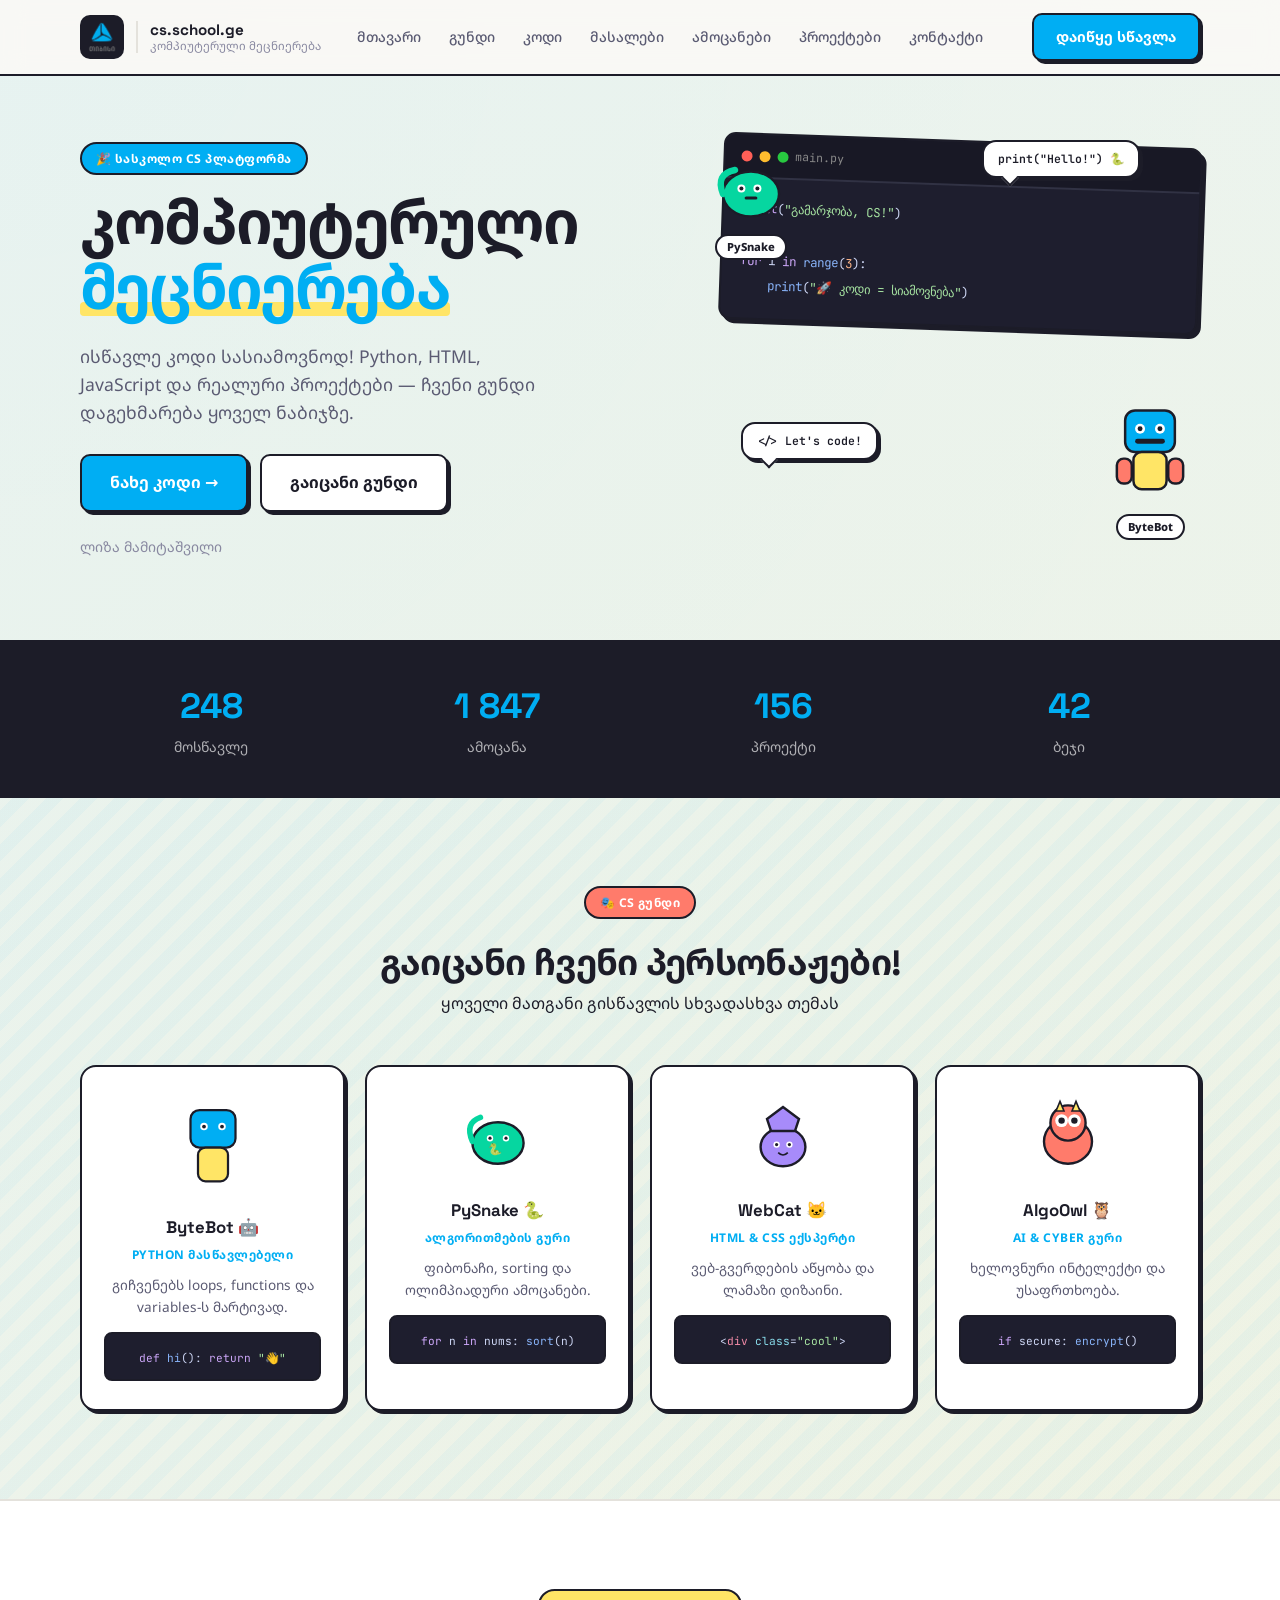
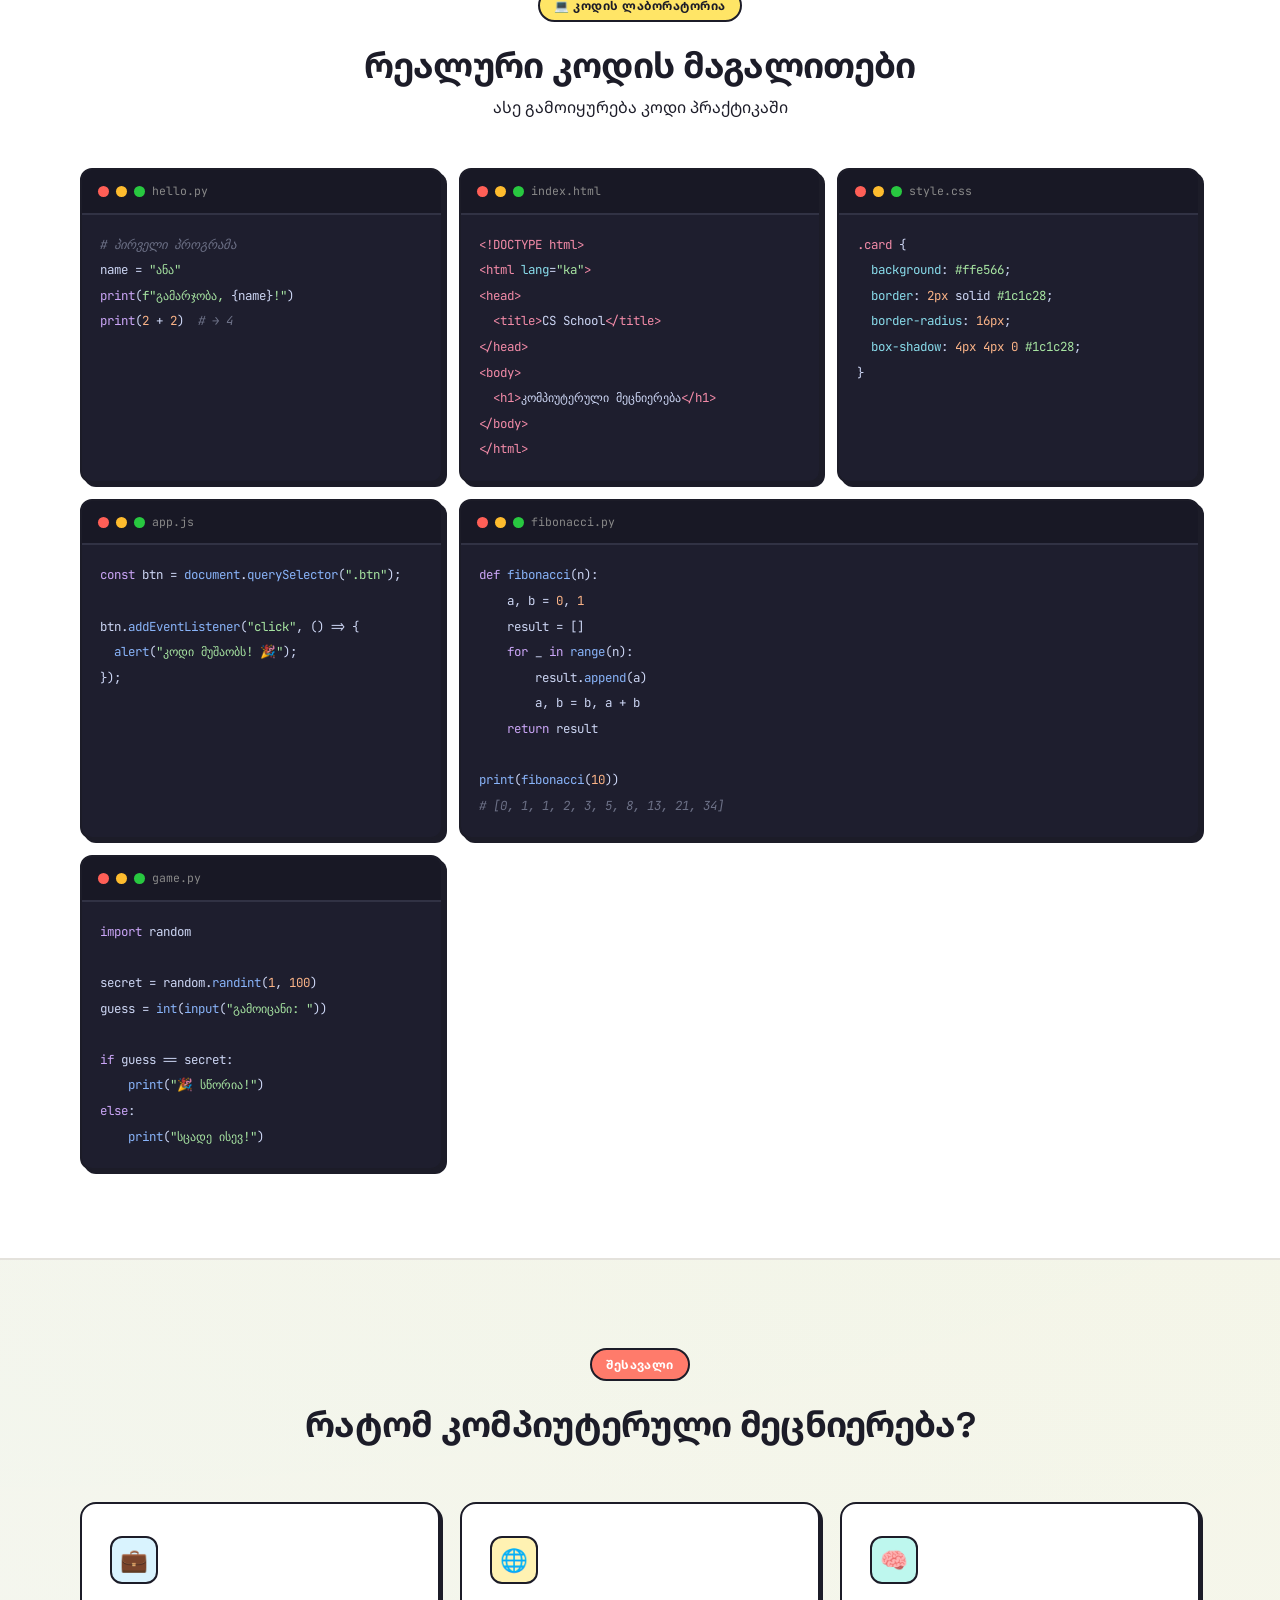
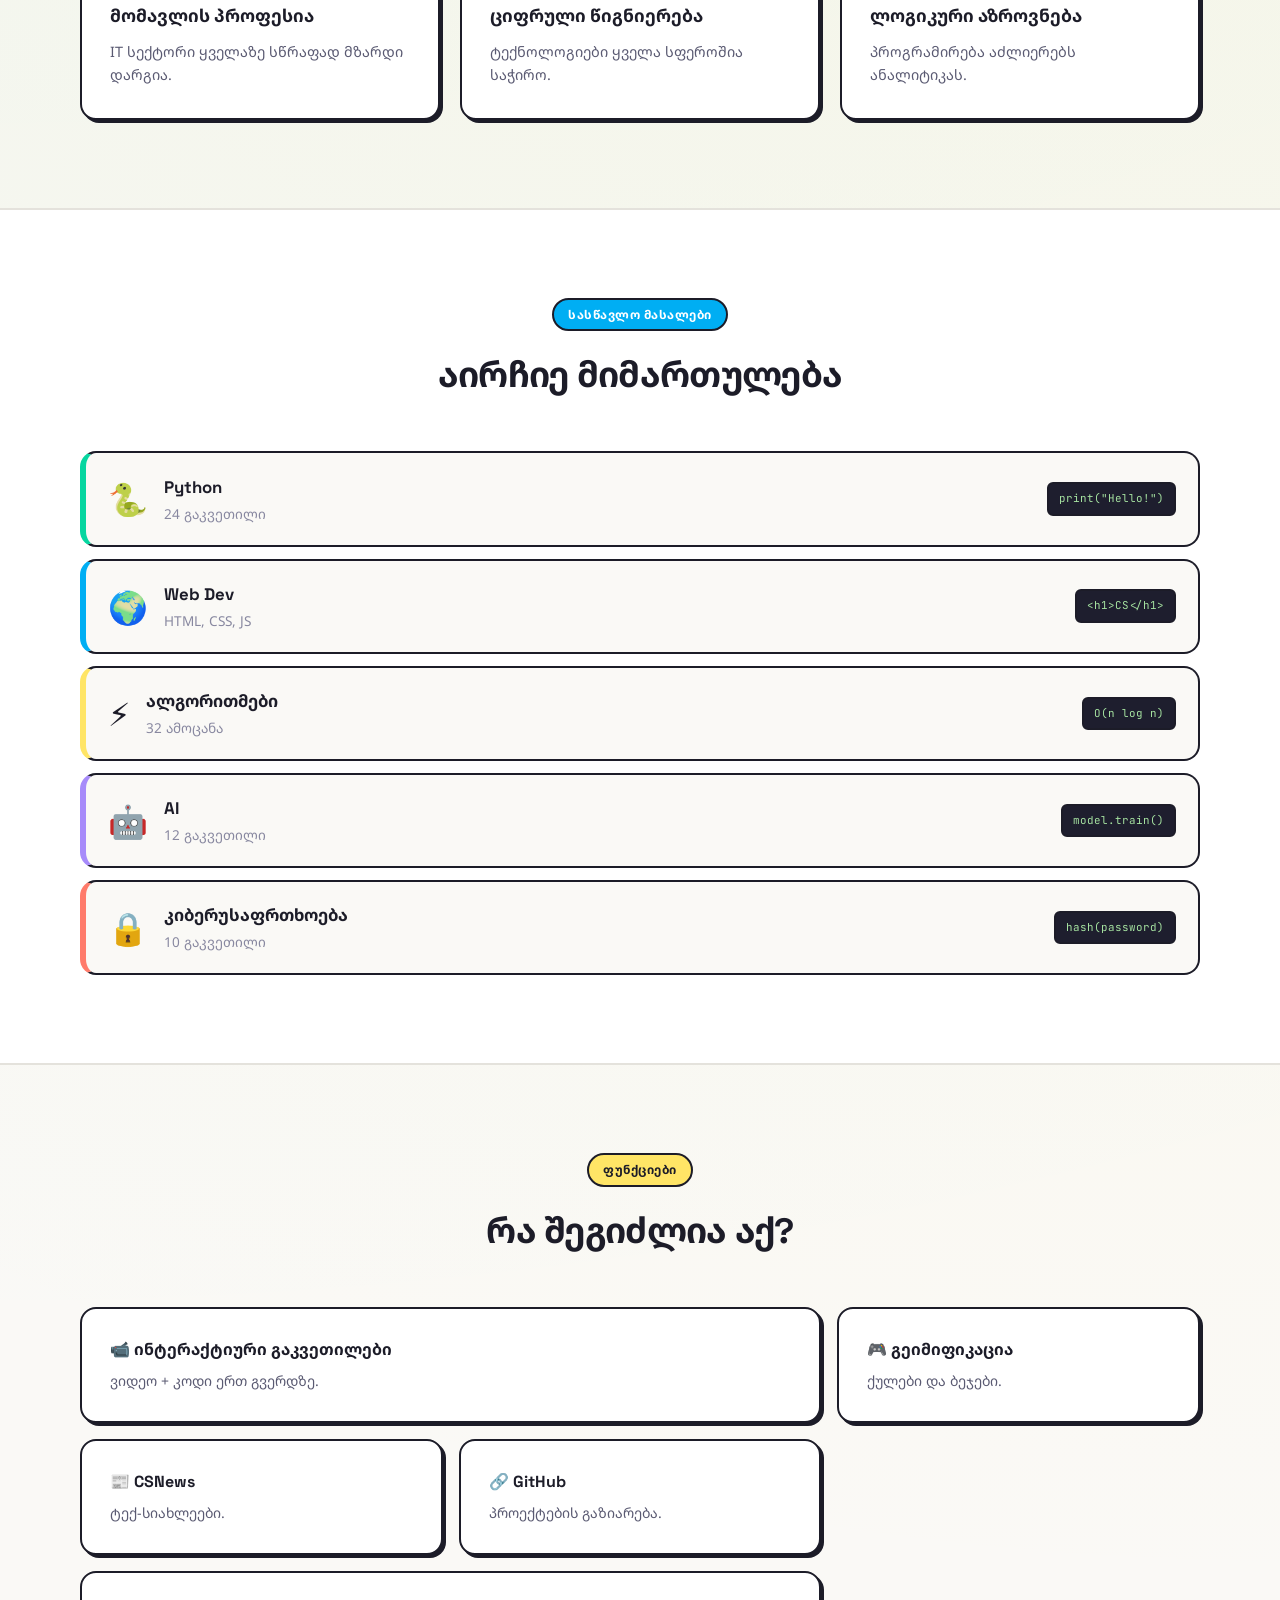
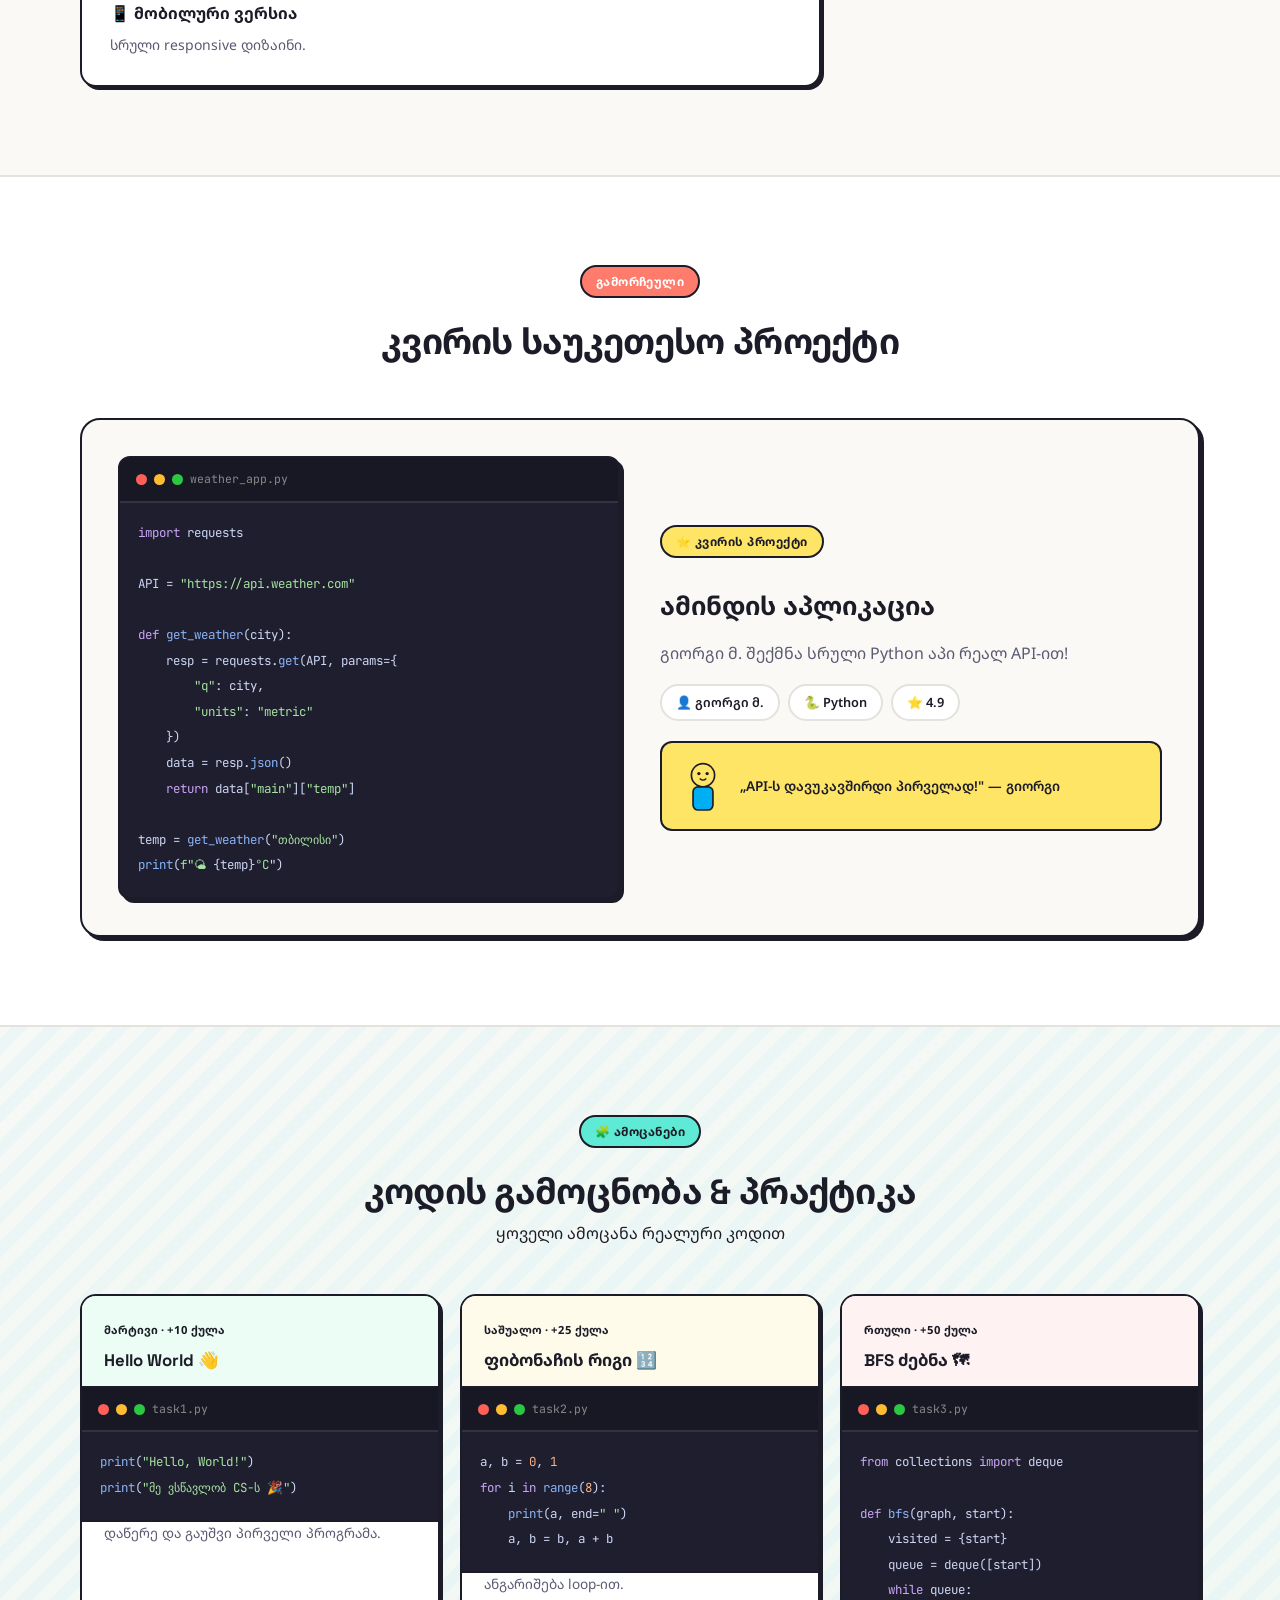
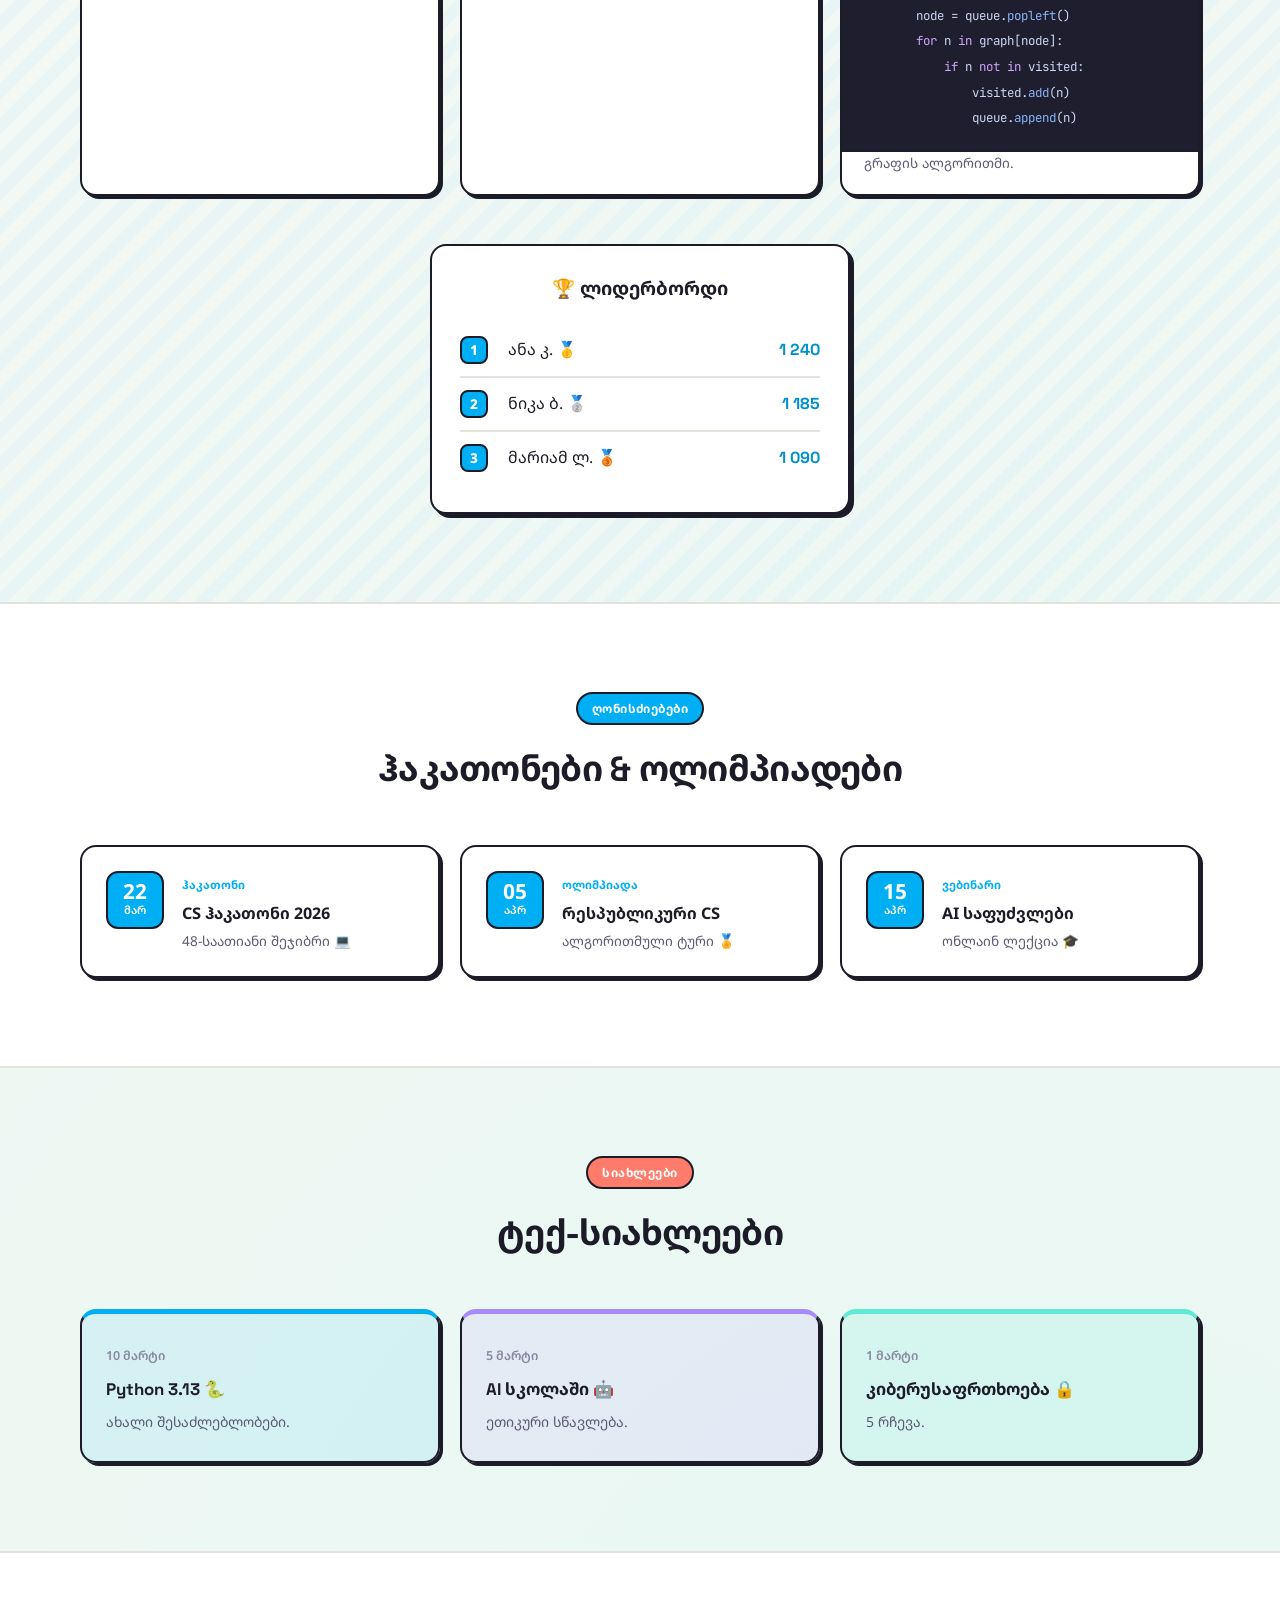
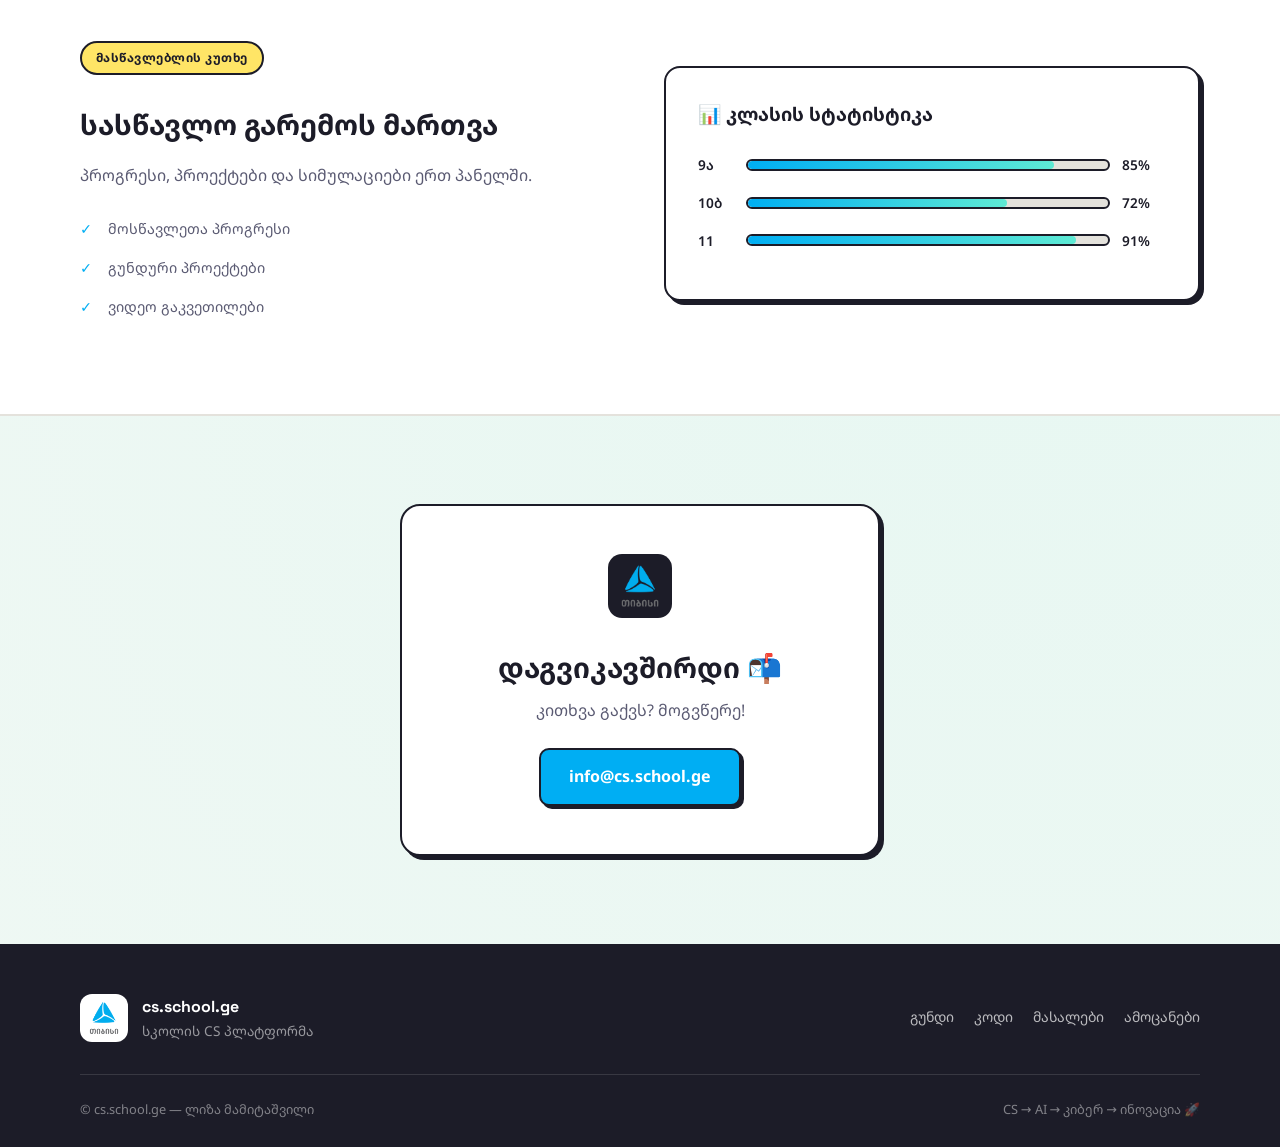
==== commit dc8f8321: "Add characters, code lab gallery, and fun task cards with real code" ====
--- a/index.html
+++ b/index.html
@@ -7,7 +7,7 @@
   <meta name="description" content="სასკოლო საგნის ვებგვერდი — კომპიუტერული მეცნიერება">
   <link rel="preconnect" href="https://fonts.googleapis.com">
   <link rel="preconnect" href="https://fonts.gstatic.com" crossorigin>
-  <link href="https://fonts.googleapis.com/css2?family=Noto+Sans+Georgian:wght@400;500;600;700;800&family=Space+Grotesk:wght@500;600;700&display=swap" rel="stylesheet">
+  <link href="https://fonts.googleapis.com/css2?family=Noto+Sans+Georgian:wght@400;500;600;700;800&family=Space+Grotesk:wght@500;600;700&family=JetBrains+Mono:wght@400;500&display=swap" rel="stylesheet">
   <link rel="stylesheet" href="styles.css">
 </head>
 <body>
@@ -22,64 +22,76 @@
           <small>კომპიუტერული მეცნიერება</small>
         </span>
       </a>
-
       <input type="checkbox" id="menu-toggle" class="menu-toggle" aria-hidden="true">
       <label for="menu-toggle" class="menu-btn" aria-label="მენიუ"></label>
-
       <nav class="nav">
         <a href="#home">მთავარი</a>
+        <a href="#crew">გუნდი</a>
+        <a href="#code-lab">კოდი</a>
         <a href="#materials">მასალები</a>
         <a href="#tasks">ამოცანები</a>
         <a href="#projects">პროექტები</a>
-        <a href="#news">სიახლეები</a>
         <a href="#contact">კონტაქტი</a>
       </nav>
-
       <a class="btn btn-blue" href="#materials">დაიწყე სწავლა</a>
     </div>
   </header>
 
   <main>
+    <!-- HERO -->
     <section class="hero" id="home">
       <div class="container hero-layout">
         <div class="hero-text">
-          <span class="tag tag-blue">სასკოლო საგნის ვებგვერდი</span>
+          <span class="tag tag-blue">🎉 სასკოლო CS პლატფორმა</span>
           <h1>კომპიუტერული<br><span class="highlight">მეცნიერება</span></h1>
           <p class="hero-desc">
-            პრაქტიკული სწავლა მოსწავლეებისთვის — Python, ვები, ალგორითმები,
-            პროექტები და ტექ-სიახლეები ერთ ადგილას.
+            ისწავლე კოდი სასიამოვნოდ! Python, HTML, JavaScript და რეალური პროექტები —
+            ჩვენი გუნდი დაგეხმარება ყოველ ნაბიჯზე.
           </p>
           <div class="hero-btns">
-            <a class="btn btn-blue btn-lg" href="#materials">დაიწყე სწავლა →</a>
-            <a class="btn btn-white btn-lg" href="#projects">პროექტები</a>
+            <a class="btn btn-blue btn-lg" href="#code-lab">ნახე კოდი →</a>
+            <a class="btn btn-white btn-lg" href="#crew">გაიცანი გუნდი</a>
           </div>
           <p class="author">ლიზა მამიტაშვილი</p>
         </div>
 
-        <div class="hero-visual">
-          <div class="hero-card card-yellow">
-            <span class="card-num">01</span>
-            <h3>Python</h3>
-            <p>24 გაკვეთილი</p>
-          </div>
-          <div class="hero-card card-coral">
-            <span class="card-num">02</span>
-            <h3>Web Dev</h3>
-            <p>18 გაკვეთილი</p>
-          </div>
-          <div class="hero-card card-mint">
-            <span class="card-num">03</span>
-            <h3>Algorithms</h3>
-            <p>32 ამოცანა</p>
-          </div>
-          <div class="hero-sticker">
-            <img src="tbc-logo.png" alt="" width="56" height="56">
-            <span>CS → AI → კიბერ</span>
-          </div>
-        </div>
-      </div>
-    </section>
-
+        <div class="hero-scene">
+          <div class="code-win code-win-hero">
+            <div class="code-top"><span></span><span></span><span></span> main.py</div>
+            <pre><code><span class="c-kw">print</span>(<span class="c-str">"გამარჯობა, CS!"</span>)
+
+<span class="c-kw">for</span> i <span class="c-kw">in</span> <span class="c-fn">range</span>(<span class="c-num">3</span>):
+    <span class="c-fn">print</span>(<span class="c-str">"🚀 კოდი = სიამოვნება"</span>)</code></pre>
+          </div>
+          <div class="char char-bot" aria-hidden="true">
+            <svg viewBox="0 0 120 140" width="100" height="116">
+              <rect x="30" y="20" width="60" height="50" rx="12" fill="#00AEF3" stroke="#1c1c28" stroke-width="3"/>
+              <circle cx="48" cy="42" r="6" fill="#fff"/><circle cx="72" cy="42" r="6" fill="#fff"/>
+              <circle cx="48" cy="42" r="3" fill="#1c1c28"/><circle cx="72" cy="42" r="3" fill="#1c1c28"/>
+              <rect x="42" y="54" width="36" height="6" rx="3" fill="#1c1c28"/>
+              <rect x="40" y="70" width="40" height="45" rx="10" fill="#ffe566" stroke="#1c1c28" stroke-width="3"/>
+              <rect x="20" y="78" width="18" height="30" rx="8" fill="#ff7b6b" stroke="#1c1c28" stroke-width="3"/>
+              <rect x="82" y="78" width="18" height="30" rx="8" fill="#ff7b6b" stroke="#1c1c28" stroke-width="3"/>
+            </svg>
+            <span class="char-name">ByteBot</span>
+          </div>
+          <div class="char char-snake" aria-hidden="true">
+            <svg viewBox="0 0 100 100" width="80" height="80">
+              <ellipse cx="50" cy="55" rx="35" ry="28" fill="#06d6a0" stroke="#1c1c28" stroke-width="3"/>
+              <circle cx="38" cy="48" r="5" fill="#fff"/><circle cx="38" cy="48" r="2.5" fill="#1c1c28"/>
+              <circle cx="58" cy="48" r="5" fill="#fff"/><circle cx="58" cy="48" r="2.5" fill="#1c1c28"/>
+              <rect x="42" y="58" width="16" height="4" rx="2" fill="#1c1c28"/>
+              <path d="M15 55 Q5 30 30 25" fill="none" stroke="#06d6a0" stroke-width="8" stroke-linecap="round"/>
+            </svg>
+            <span class="char-name">PySnake</span>
+          </div>
+          <div class="bubble bubble-1">print("Hello!") 🐍</div>
+          <div class="bubble bubble-2">&lt;/&gt; Let's code!</div>
+        </div>
+      </div>
+    </section>
+
+    <!-- STATS -->
     <section class="stats-bar">
       <div class="container stats-grid">
         <div class="stat-item"><strong>248</strong><span>მოსწავლე</span></div>
@@ -89,6 +101,162 @@
       </div>
     </section>
 
+    <!-- CREW / CHARACTERS -->
+    <section class="section section-fun" id="crew">
+      <div class="container">
+        <div class="section-top">
+          <span class="tag tag-coral">🎭 CS გუნდი</span>
+          <h2>გაიცანი ჩვენი პერსონაჟები!</h2>
+          <p class="section-desc">ყოველი მათგანი გისწავლის სხვადასხვა თემას</p>
+        </div>
+        <div class="crew-grid">
+          <article class="crew-card">
+            <div class="crew-char">
+              <svg viewBox="0 0 120 140" width="90" height="105">
+                <rect x="30" y="20" width="60" height="50" rx="12" fill="#00AEF3" stroke="#1c1c28" stroke-width="3"/>
+                <circle cx="48" cy="42" r="5" fill="#fff"/><circle cx="72" cy="42" r="5" fill="#fff"/>
+                <circle cx="48" cy="42" r="2.5" fill="#1c1c28"/><circle cx="72" cy="42" r="2.5" fill="#1c1c28"/>
+                <rect x="40" y="70" width="40" height="45" rx="10" fill="#ffe566" stroke="#1c1c28" stroke-width="3"/>
+              </svg>
+            </div>
+            <h3>ByteBot 🤖</h3>
+            <p class="crew-role">Python მასწავლებელი</p>
+            <p>გიჩვენებს loops, functions და variables-ს მარტივად.</p>
+            <div class="crew-code">
+              <code><span class="c-kw">def</span> <span class="c-fn">hi</span>(): <span class="c-kw">return</span> <span class="c-str">"👋"</span></code>
+            </div>
+          </article>
+          <article class="crew-card">
+            <div class="crew-char">
+              <svg viewBox="0 0 100 110" width="80" height="88">
+                <ellipse cx="50" cy="60" rx="32" ry="26" fill="#06d6a0" stroke="#1c1c28" stroke-width="3"/>
+                <circle cx="40" cy="54" r="4" fill="#fff"/><circle cx="60" cy="54" r="4" fill="#fff"/>
+                <circle cx="40" cy="54" r="2" fill="#1c1c28"/><circle cx="60" cy="54" r="2" fill="#1c1c28"/>
+                <path d="M18 58 Q8 35 28 28" fill="none" stroke="#06d6a0" stroke-width="7" stroke-linecap="round"/>
+                <text x="38" y="72" font-size="14">🐍</text>
+              </svg>
+            </div>
+            <h3>PySnake 🐍</h3>
+            <p class="crew-role">ალგორითმების გური</p>
+            <p>ფიბონაჩი, sorting და ოლიმპიადური ამოცანები.</p>
+            <div class="crew-code">
+              <code><span class="c-kw">for</span> n <span class="c-kw">in</span> nums: <span class="c-fn">sort</span>(n)</code>
+            </div>
+          </article>
+          <article class="crew-card">
+            <div class="crew-char">
+              <svg viewBox="0 0 100 110" width="80" height="88">
+                <ellipse cx="50" cy="65" rx="28" ry="24" fill="#a78bfa" stroke="#1c1c28" stroke-width="3"/>
+                <polygon points="30,30 50,15 70,30 65,45 35,45" fill="#a78bfa" stroke="#1c1c28" stroke-width="3"/>
+                <circle cx="42" cy="62" r="4" fill="#fff"/><circle cx="58" cy="62" r="4" fill="#fff"/>
+                <circle cx="42" cy="62" r="2" fill="#1c1c28"/><circle cx="58" cy="62" r="2" fill="#1c1c28"/>
+                <path d="M44 72 Q50 78 56 72" fill="none" stroke="#1c1c28" stroke-width="2"/>
+              </svg>
+            </div>
+            <h3>WebCat 🐱</h3>
+            <p class="crew-role">HTML & CSS ექსპერტი</p>
+            <p>ვებ-გვერდების აწყობა და ლამაზი დიზაინი.</p>
+            <div class="crew-code">
+              <code>&lt;<span class="c-tag">div</span> <span class="c-attr">class</span>=<span class="c-str">"cool"</span>&gt;</code>
+            </div>
+          </article>
+          <article class="crew-card">
+            <div class="crew-char">
+              <svg viewBox="0 0 100 110" width="80" height="88">
+                <ellipse cx="50" cy="58" rx="30" ry="28" fill="#ff7b6b" stroke="#1c1c28" stroke-width="3"/>
+                <circle cx="50" cy="35" r="22" fill="#ff7b6b" stroke="#1c1c28" stroke-width="3"/>
+                <circle cx="42" cy="32" r="8" fill="#fff"/><circle cx="58" cy="32" r="8" fill="#fff"/>
+                <circle cx="42" cy="32" r="4" fill="#1c1c28"/><circle cx="58" cy="32" r="4" fill="#1c1c28"/>
+                <polygon points="35,20 40,8 45,20" fill="#ffe566" stroke="#1c1c28" stroke-width="2"/>
+                <polygon points="55,20 60,8 65,20" fill="#ffe566" stroke="#1c1c28" stroke-width="2"/>
+              </svg>
+            </div>
+            <h3>AlgoOwl 🦉</h3>
+            <p class="crew-role">AI & Cyber გური</p>
+            <p>ხელოვნური ინტელექტი და უსაფრთხოება.</p>
+            <div class="crew-code">
+              <code><span class="c-kw">if</span> secure: <span class="c-fn">encrypt</span>()</code>
+            </div>
+          </article>
+        </div>
+      </div>
+    </section>
+
+    <!-- CODE LAB -->
+    <section class="section section-soft" id="code-lab">
+      <div class="container">
+        <div class="section-top">
+          <span class="tag tag-yellow">💻 კოდის ლაბორატორია</span>
+          <h2>რეალური კოდის მაგალითები</h2>
+          <p class="section-desc">ასე გამოიყურება კოდი პრაქტიკაში</p>
+        </div>
+        <div class="code-mosaic">
+          <div class="code-win">
+            <div class="code-top"><span></span><span></span><span></span> hello.py</div>
+            <pre><code><span class="c-com"># პირველი პროგრამა</span>
+name = <span class="c-str">"ანა"</span>
+<span class="c-kw">print</span>(<span class="c-str">f"გამარჯობა, </span>{name}<span class="c-str">!"</span>)
+<span class="c-kw">print</span>(<span class="c-num">2</span> + <span class="c-num">2</span>)  <span class="c-com"># → 4</span></code></pre>
+          </div>
+          <div class="code-win">
+            <div class="code-top"><span></span><span></span><span></span> index.html</div>
+            <pre><code><span class="c-tag">&lt;!DOCTYPE html&gt;</span>
+<span class="c-tag">&lt;html</span> <span class="c-attr">lang</span>=<span class="c-str">"ka"</span><span class="c-tag">&gt;</span>
+<span class="c-tag">&lt;head&gt;</span>
+  <span class="c-tag">&lt;title&gt;</span>CS School<span class="c-tag">&lt;/title&gt;</span>
+<span class="c-tag">&lt;/head&gt;</span>
+<span class="c-tag">&lt;body&gt;</span>
+  <span class="c-tag">&lt;h1&gt;</span>კომპიუტერული მეცნიერება<span class="c-tag">&lt;/h1&gt;</span>
+<span class="c-tag">&lt;/body&gt;</span>
+<span class="c-tag">&lt;/html&gt;</span></code></pre>
+          </div>
+          <div class="code-win">
+            <div class="code-top"><span></span><span></span><span></span> style.css</div>
+            <pre><code><span class="c-tag">.card</span> {
+  <span class="c-attr">background</span>: <span class="c-str">#ffe566</span>;
+  <span class="c-attr">border</span>: <span class="c-num">2px</span> solid <span class="c-str">#1c1c28</span>;
+  <span class="c-attr">border-radius</span>: <span class="c-num">16px</span>;
+  <span class="c-attr">box-shadow</span>: <span class="c-num">4px 4px</span> <span class="c-num">0</span> <span class="c-str">#1c1c28</span>;
+}</code></pre>
+          </div>
+          <div class="code-win">
+            <div class="code-top"><span></span><span></span><span></span> app.js</div>
+            <pre><code><span class="c-kw">const</span> btn = <span class="c-fn">document</span>.<span class="c-fn">querySelector</span>(<span class="c-str">".btn"</span>);
+
+btn.<span class="c-fn">addEventListener</span>(<span class="c-str">"click"</span>, () => {
+  <span class="c-fn">alert</span>(<span class="c-str">"კოდი მუშაობს! 🎉"</span>);
+});</code></pre>
+          </div>
+          <div class="code-win code-win-wide">
+            <div class="code-top"><span></span><span></span><span></span> fibonacci.py</div>
+            <pre><code><span class="c-kw">def</span> <span class="c-fn">fibonacci</span>(n):
+    a, b = <span class="c-num">0</span>, <span class="c-num">1</span>
+    result = []
+    <span class="c-kw">for</span> _ <span class="c-kw">in</span> <span class="c-fn">range</span>(n):
+        result.<span class="c-fn">append</span>(a)
+        a, b = b, a + b
+    <span class="c-kw">return</span> result
+
+<span class="c-fn">print</span>(<span class="c-fn">fibonacci</span>(<span class="c-num">10</span>))
+<span class="c-com"># [0, 1, 1, 2, 3, 5, 8, 13, 21, 34]</span></code></pre>
+          </div>
+          <div class="code-win">
+            <div class="code-top"><span></span><span></span><span></span> game.py</div>
+            <pre><code><span class="c-kw">import</span> random
+
+secret = random.<span class="c-fn">randint</span>(<span class="c-num">1</span>, <span class="c-num">100</span>)
+guess = <span class="c-fn">int</span>(<span class="c-fn">input</span>(<span class="c-str">"გამოიცანი: "</span>))
+
+<span class="c-kw">if</span> guess == secret:
+    <span class="c-fn">print</span>(<span class="c-str">"🎉 სწორია!"</span>)
+<span class="c-kw">else</span>:
+    <span class="c-fn">print</span>(<span class="c-str">"სცადე ისევ!"</span>)</code></pre>
+          </div>
+        </div>
+      </div>
+    </section>
+
+    <!-- WHY -->
     <section class="section" id="why">
       <div class="container">
         <div class="section-top">
@@ -96,25 +264,14 @@
           <h2>რატომ კომპიუტერული მეცნიერება?</h2>
         </div>
         <div class="grid-3">
-          <article class="box">
-            <div class="box-icon blue">💼</div>
-            <h3>მომავლის პროფესია</h3>
-            <p>IT სექტორი ყველაზე სწრაფად მზარდი დარგია. CS-ის ცოდნა ხსნის გზას ათასობით შესაძლებლობისკენ.</p>
-          </article>
-          <article class="box">
-            <div class="box-icon yellow">🌐</div>
-            <h3>ციფრული წიგნიერება</h3>
-            <p>ბიზნესი, მედიცინა, ხელოვნება — ყველა სფერო დღეს ტექნოლოგიებზეა დაყრდნობილი.</p>
-          </article>
-          <article class="box">
-            <div class="box-icon mint">🧠</div>
-            <h3>ლოგიკური აზროვნება</h3>
-            <p>პროგრამირება აძლიერებს ანალიტიკურ აზროვნებას — უნარს, რომელიც ყველგან გამოსადეგია.</p>
-          </article>
-        </div>
-      </div>
-    </section>
-
+          <article class="box"><div class="box-icon blue">💼</div><h3>მომავლის პროფესია</h3><p>IT სექტორი ყველაზე სწრაფად მზარდი დარგია.</p></article>
+          <article class="box"><div class="box-icon yellow">🌐</div><h3>ციფრული წიგნიერება</h3><p>ტექნოლოგიები ყველა სფეროშია საჭირო.</p></article>
+          <article class="box"><div class="box-icon mint">🧠</div><h3>ლოგიკური აზროვნება</h3><p>პროგრამირება აძლიერებს ანალიტიკას.</p></article>
+        </div>
+      </div>
+    </section>
+
+    <!-- MATERIALS -->
     <section class="section section-soft" id="materials">
       <div class="container">
         <div class="section-top">
@@ -122,50 +279,36 @@
           <h2>აირჩიე მიმართულება</h2>
         </div>
         <div class="topics">
-          <a class="topic topic-py" href="#materials">
+          <a class="topic topic-py" href="#code-lab">
             <span class="topic-emoji">🐍</span>
-            <div>
-              <h3>Python</h3>
-              <p>24 გაკვეთილი · საფუძვლები</p>
-            </div>
-            <span class="topic-arrow">→</span>
+            <div><h3>Python</h3><p>24 გაკვეთილი</p></div>
+            <code class="topic-snippet">print("Hello!")</code>
           </a>
-          <a class="topic topic-web" href="#materials">
+          <a class="topic topic-web" href="#code-lab">
             <span class="topic-emoji">🌍</span>
-            <div>
-              <h3>Web Dev</h3>
-              <p>18 გაკვეთილი · HTML, CSS, JS</p>
-            </div>
-            <span class="topic-arrow">→</span>
+            <div><h3>Web Dev</h3><p>HTML, CSS, JS</p></div>
+            <code class="topic-snippet">&lt;h1&gt;CS&lt;/h1&gt;</code>
           </a>
-          <a class="topic topic-algo" href="#materials">
+          <a class="topic topic-algo" href="#code-lab">
             <span class="topic-emoji">⚡</span>
-            <div>
-              <h3>ალგორითმები</h3>
-              <p>32 ამოცანა · ლოგიკა</p>
-            </div>
-            <span class="topic-arrow">→</span>
+            <div><h3>ალგორითმები</h3><p>32 ამოცანა</p></div>
+            <code class="topic-snippet">O(n log n)</code>
           </a>
-          <a class="topic topic-ai" href="#materials">
+          <a class="topic topic-ai" href="#code-lab">
             <span class="topic-emoji">🤖</span>
-            <div>
-              <h3>AI</h3>
-              <p>12 გაკვეთილი · ML საფუძვლები</p>
-            </div>
-            <span class="topic-arrow">→</span>
+            <div><h3>AI</h3><p>12 გაკვეთილი</p></div>
+            <code class="topic-snippet">model.train()</code>
           </a>
-          <a class="topic topic-cyber" href="#materials">
+          <a class="topic topic-cyber" href="#code-lab">
             <span class="topic-emoji">🔒</span>
-            <div>
-              <h3>კიბერუსაფრთხოება</h3>
-              <p>10 გაკვეთილი · ეთიკა</p>
-            </div>
-            <span class="topic-arrow">→</span>
+            <div><h3>კიბერუსაფრთხოება</h3><p>10 გაკვეთილი</p></div>
+            <code class="topic-snippet">hash(password)</code>
           </a>
         </div>
       </div>
     </section>
 
+    <!-- FEATURES -->
     <section class="section" id="features">
       <div class="container">
         <div class="section-top">
@@ -173,21 +316,16 @@
           <h2>რა შეგიძლია აქ?</h2>
         </div>
         <div class="features-grid">
-          <article class="feature f-wide">
-            <h3>📹 ინტერაქტიური გაკვეთილები</h3>
-            <p>ვიდეო, ტექსტი და კოდის მაგალითები ერთ გვერდზე.</p>
-          </article>
-          <article class="feature"><h3>🎮 გეიმიფიკაცია</h3><p>ქულები, ბეჯები, ლიდერბორდი.</p></article>
-          <article class="feature"><h3>📰 CSNews</h3><p>ტექ-სიახლეები და განახლებები.</p></article>
-          <article class="feature"><h3>🔗 GitHub</h3><p>პროექტების გაზიარება და review.</p></article>
-          <article class="feature f-wide">
-            <h3>📱 მობილური ვერსია</h3>
-            <p>სრული responsive დიზაინი — კომპიუტერიდან და ტელეფონიდან.</p>
-          </article>
-        </div>
-      </div>
-    </section>
-
+          <article class="feature f-wide"><h3>📹 ინტერაქტიური გაკვეთილები</h3><p>ვიდეო + კოდი ერთ გვერდზე.</p></article>
+          <article class="feature"><h3>🎮 გეიმიფიკაცია</h3><p>ქულები და ბეჯები.</p></article>
+          <article class="feature"><h3>📰 CSNews</h3><p>ტექ-სიახლეები.</p></article>
+          <article class="feature"><h3>🔗 GitHub</h3><p>პროექტების გაზიარება.</p></article>
+          <article class="feature f-wide"><h3>📱 მობილური ვერსია</h3><p>სრული responsive დიზაინი.</p></article>
+        </div>
+      </div>
+    </section>
+
+    <!-- PROJECT -->
     <section class="section section-soft" id="projects">
       <div class="container">
         <div class="section-top">
@@ -195,68 +333,112 @@
           <h2>კვირის საუკეთესო პროექტი</h2>
         </div>
         <div class="project-spotlight">
-          <div class="project-code">
+          <div class="code-win">
             <div class="code-top"><span></span><span></span><span></span> weather_app.py</div>
             <pre><code><span class="c-kw">import</span> requests
 
+API = <span class="c-str">"https://api.weather.com"</span>
+
 <span class="c-kw">def</span> <span class="c-fn">get_weather</span>(city):
-    data = api.fetch(city)
-    <span class="c-kw">return</span> data[<span class="c-str">"temp"</span>]
-
-<span class="c-fn">print</span>(<span class="c-fn">get_weather</span>(<span class="c-str">"თბილისი"</span>))</code></pre>
+    resp = requests.<span class="c-fn">get</span>(API, params={
+        <span class="c-str">"q"</span>: city,
+        <span class="c-str">"units"</span>: <span class="c-str">"metric"</span>
+    })
+    data = resp.<span class="c-fn">json</span>()
+    <span class="c-kw">return</span> data[<span class="c-str">"main"</span>][<span class="c-str">"temp"</span>]
+
+temp = <span class="c-fn">get_weather</span>(<span class="c-str">"თბილისი"</span>)
+<span class="c-fn">print</span>(<span class="c-str">f"🌤 </span>{temp}<span class="c-str">°C</span>")</code></pre>
           </div>
           <div class="project-info">
             <span class="tag tag-yellow">⭐ კვირის პროექტი</span>
             <h3>ამინდის აპლიკაცია</h3>
-            <p>მოსწავლე გიორგი მ. შექმნა Python-ზე დაფუძნებულ აპლიკაციას API ინტეგრაციით.</p>
-            <div class="chips">
-              <span>გიორგი მ.</span>
-              <span>Python</span>
-              <span>⭐ 4.9</span>
-            </div>
-          </div>
-        </div>
-      </div>
-    </section>
-
-    <section class="section" id="tasks">
-      <div class="container">
-        <div class="section-top">
-          <span class="tag tag-mint">ამოცანები</span>
-          <h2>გამოიცადე თავი</h2>
-        </div>
-        <div class="grid-3">
-          <article class="task task-easy">
-            <span class="level">მარტივი</span>
-            <h3>Hello World</h3>
-            <p>პირველი პროგრამა Python-ში</p>
-            <span class="pts">+10 ქულა</span>
-          </article>
-          <article class="task task-mid">
-            <span class="level">საშუალო</span>
-            <h3>ფიბონაჩის რიგი</h3>
-            <p>ანგარიშება ალგორითმით</p>
-            <span class="pts">+25 ქულა</span>
-          </article>
-          <article class="task task-hard">
-            <span class="level">რთული</span>
-            <h3>გრაფის ძებნა</h3>
-            <p>BFS ალგორითმი</p>
-            <span class="pts">+50 ქულა</span>
+            <p>გიორგი მ. შექმნა სრული Python აპი რეალ API-ით!</p>
+            <div class="chips"><span>👤 გიორგი მ.</span><span>🐍 Python</span><span>⭐ 4.9</span></div>
+            <div class="project-char">
+              <svg viewBox="0 0 60 70" width="50" height="58">
+                <circle cx="30" cy="22" r="14" fill="#ffe566" stroke="#1c1c28" stroke-width="2"/>
+                <circle cx="25" cy="20" r="2" fill="#1c1c28"/><circle cx="35" cy="20" r="2" fill="#1c1c28"/>
+                <path d="M26 26 Q30 30 34 26" fill="none" stroke="#1c1c28" stroke-width="1.5"/>
+                <rect x="18" y="36" width="24" height="28" rx="6" fill="#00AEF3" stroke="#1c1c28" stroke-width="2"/>
+              </svg>
+              <span>„API-ს დავუკავშირდი პირველად!" — გიორგი</span>
+            </div>
+          </div>
+        </div>
+      </div>
+    </section>
+
+    <!-- TASKS - renamed, with real code -->
+    <section class="section section-fun" id="tasks">
+      <div class="container">
+        <div class="section-top">
+          <span class="tag tag-mint">🧩 ამოცანები</span>
+          <h2>კოდის გამოცნობა & პრაქტიკა</h2>
+          <p class="section-desc">ყოველი ამოცანა რეალური კოდით</p>
+        </div>
+        <div class="task-cards">
+          <article class="task-card task-easy">
+            <div class="task-head">
+              <span class="level">მარტივი · +10 ქულა</span>
+              <h3>Hello World 👋</h3>
+            </div>
+            <div class="code-win code-win-sm">
+              <div class="code-top"><span></span><span></span><span></span> task1.py</div>
+              <pre><code><span class="c-fn">print</span>(<span class="c-str">"Hello, World!"</span>)
+<span class="c-fn">print</span>(<span class="c-str">"მე ვსწავლობ CS-ს 🎉"</span>)</code></pre>
+            </div>
+            <p>დაწერე და გაუშვი პირველი პროგრამა.</p>
+          </article>
+          <article class="task-card task-mid">
+            <div class="task-head">
+              <span class="level">საშუალო · +25 ქულა</span>
+              <h3>ფიბონაჩის რიგი 🔢</h3>
+            </div>
+            <div class="code-win code-win-sm">
+              <div class="code-top"><span></span><span></span><span></span> task2.py</div>
+              <pre><code>a, b = <span class="c-num">0</span>, <span class="c-num">1</span>
+<span class="c-kw">for</span> i <span class="c-kw">in</span> <span class="c-fn">range</span>(<span class="c-num">8</span>):
+    <span class="c-fn">print</span>(a, end=<span class="c-str">" "</span>)
+    a, b = b, a + b</code></pre>
+            </div>
+            <p>ანგარიშება loop-ით.</p>
+          </article>
+          <article class="task-card task-hard">
+            <div class="task-head">
+              <span class="level">რთული · +50 ქულა</span>
+              <h3>BFS ძებნა 🗺</h3>
+            </div>
+            <div class="code-win code-win-sm">
+              <div class="code-top"><span></span><span></span><span></span> task3.py</div>
+              <pre><code><span class="c-kw">from</span> collections <span class="c-kw">import</span> deque
+
+<span class="c-kw">def</span> <span class="c-fn">bfs</span>(graph, start):
+    visited = {start}
+    queue = deque([start])
+    <span class="c-kw">while</span> queue:
+        node = queue.<span class="c-fn">popleft</span>()
+        <span class="c-kw">for</span> n <span class="c-kw">in</span> graph[node]:
+            <span class="c-kw">if</span> n <span class="c-kw">not</span> <span class="c-kw">in</span> visited:
+                visited.<span class="c-fn">add</span>(n)
+                queue.<span class="c-fn">append</span>(n)</code></pre>
+            </div>
+            <p>გრაფის ალგორითმი.</p>
           </article>
         </div>
 
         <div class="leaderboard">
           <h3>🏆 ლიდერბორდი</h3>
           <ol>
-            <li><em>1</em><span>ანა კ.</span><strong>1 240</strong></li>
-            <li><em>2</em><span>ნიკა ბ.</span><strong>1 185</strong></li>
-            <li><em>3</em><span>მარიამ ლ.</span><strong>1 090</strong></li>
+            <li><em>1</em><span>ანა კ. 🥇</span><strong>1 240</strong></li>
+            <li><em>2</em><span>ნიკა ბ. 🥈</span><strong>1 185</strong></li>
+            <li><em>3</em><span>მარიამ ლ. 🥉</span><strong>1 090</strong></li>
           </ol>
         </div>
       </div>
     </section>
 
+    <!-- EVENTS -->
     <section class="section section-soft" id="events">
       <div class="container">
         <div class="section-top">
@@ -264,22 +446,14 @@
           <h2>ჰაკათონები & ოლიმპიადები</h2>
         </div>
         <div class="grid-3">
-          <article class="event">
-            <time><b>22</b> მარ</time>
-            <div><small>ჰაკათონი</small><h3>CS ჰაკათონი 2026</h3><p>48-საათიანი შეჯიბრი</p></div>
-          </article>
-          <article class="event">
-            <time><b>05</b> აპრ</time>
-            <div><small>ოლიმპიადა</small><h3>რესპუბლიკური CS</h3><p>ალგორითმული ტური</p></div>
-          </article>
-          <article class="event">
-            <time><b>15</b> აპრ</time>
-            <div><small>ვებინარი</small><h3>AI საფუძვლები</h3><p>ონლაინ ლექცია</p></div>
-          </article>
-        </div>
-      </div>
-    </section>
-
+          <article class="event"><time><b>22</b> მარ</time><div><small>ჰაკათონი</small><h3>CS ჰაკათონი 2026</h3><p>48-საათიანი შეჯიბრი 💻</p></div></article>
+          <article class="event"><time><b>05</b> აპრ</time><div><small>ოლიმპიადა</small><h3>რესპუბლიკური CS</h3><p>ალგორითმული ტური 🏅</p></div></article>
+          <article class="event"><time><b>15</b> აპრ</time><div><small>ვებინარი</small><h3>AI საფუძვლები</h3><p>ონლაინ ლექცია 🎓</p></div></article>
+        </div>
+      </div>
+    </section>
+
+    <!-- NEWS -->
     <section class="section" id="news">
       <div class="container">
         <div class="section-top">
@@ -287,36 +461,24 @@
           <h2>ტექ-სიახლეები</h2>
         </div>
         <div class="grid-3">
-          <article class="news n-blue">
-            <time>10 მარტი</time>
-            <h3>Python 3.13</h3>
-            <p>ახალი შესაძლებლობები და განახლებები.</p>
-          </article>
-          <article class="news n-purple">
-            <time>5 მარტი</time>
-            <h3>AI სკოლაში</h3>
-            <p>როგორ ვისწავლოთ ეთიკურად.</p>
-          </article>
-          <article class="news n-mint">
-            <time>1 მარტი</time>
-            <h3>კიბერუსაფრთხოება</h3>
-            <p>5 რჩევა უსაფრთხო ინტერნეტისთვის.</p>
-          </article>
-        </div>
-      </div>
-    </section>
-
+          <article class="news n-blue"><time>10 მარტი</time><h3>Python 3.13 🐍</h3><p>ახალი შესაძლებლობები.</p></article>
+          <article class="news n-purple"><time>5 მარტი</time><h3>AI სკოლაში 🤖</h3><p>ეთიკური სწავლება.</p></article>
+          <article class="news n-mint"><time>1 მარტი</time><h3>კიბერუსაფრთხოება 🔒</h3><p>5 რჩევა.</p></article>
+        </div>
+      </div>
+    </section>
+
+    <!-- TEACHER -->
     <section class="section section-soft" id="teacher">
       <div class="container teacher-split">
         <div>
           <span class="tag tag-yellow">მასწავლებლის კუთხე</span>
           <h2>სასწავლო გარემოს მართვა</h2>
-          <p>მოსწავლისა და მასწავლებლის ანგარიშები, პროგრესის მონიტორინგი და სიმულაციები.</p>
+          <p>პროგრესი, პროექტები და სიმულაციები ერთ პანელში.</p>
           <ul class="checks">
             <li>მოსწავლეთა პროგრესი</li>
             <li>გუნდური პროექტები</li>
             <li>ვიდეო გაკვეთილები</li>
-            <li>უსაფრთხო სიმულაციები</li>
           </ul>
         </div>
         <div class="panel-stats">
@@ -328,11 +490,12 @@
       </div>
     </section>
 
+    <!-- CONTACT -->
     <section class="section" id="contact">
       <div class="container contact-card">
         <img src="tbc-logo.png" alt="TBC" class="contact-logo" width="64" height="64">
-        <h2>დაგვიკავშირდი</h2>
-        <p>კითხვის შემთხვევაში მოგვწერე</p>
+        <h2>დაგვიკავშირდი 📬</h2>
+        <p>კითხვა გაქვს? მოგვწერე!</p>
         <a class="btn btn-blue btn-lg" href="mailto:info@cs.school.ge">info@cs.school.ge</a>
       </div>
     </section>
@@ -342,21 +505,18 @@
     <div class="container footer-row">
       <div class="footer-brand">
         <img src="tbc-logo.png" alt="TBC" width="48" height="48">
-        <div>
-          <strong>cs.school.ge</strong>
-          <p>სკოლის CS საგნის პლატფორმა</p>
-        </div>
+        <div><strong>cs.school.ge</strong><p>სკოლის CS პლატფორმა</p></div>
       </div>
       <div class="footer-links">
+        <a href="#crew">გუნდი</a>
+        <a href="#code-lab">კოდი</a>
         <a href="#materials">მასალები</a>
         <a href="#tasks">ამოცანები</a>
-        <a href="#projects">პროექტები</a>
-        <a href="#news">სიახლეები</a>
       </div>
     </div>
     <div class="container footer-copy">
       <p>© cs.school.ge — ლიზა მამიტაშვილი</p>
-      <p>CS → AI → კიბერ → ინოვაცია</p>
+      <p>CS → AI → კიბერ → ინოვაცია 🚀</p>
     </div>
   </footer>
 
--- a/styles.css
+++ b/styles.css
@@ -234,95 +234,278 @@
   color: var(--ink-muted);
 }
 
-/* Hero visual cards */
-.hero-visual {
+/* Hero visual cards → scene */
+.hero-scene {
   position: relative;
-  min-height: 380px;
-}
-
-.hero-card {
+  min-height: 420px;
+}
+
+.code-win {
+  background: #1e1e2e;
+  border: 2px solid var(--ink);
+  border-radius: 12px;
+  overflow: hidden;
+  box-shadow: var(--shadow);
+}
+
+.code-win-hero {
+  position: relative;
+  z-index: 2;
+  transform: rotate(2deg);
+  transition: transform 0.2s;
+}
+
+.code-win-hero:hover { transform: rotate(0deg) scale(1.02); }
+
+.code-win-sm pre { padding: 14px; }
+.code-win-sm code { font-size: 0.72rem; }
+
+.code-win-wide { grid-column: span 2; }
+
+.code-win pre { padding: 18px; overflow-x: auto; margin: 0; }
+
+.code-win code {
+  font-family: "JetBrains Mono", monospace;
+  font-size: 0.78rem;
+  line-height: 1.7;
+  color: #cdd6f4;
+}
+
+.c-kw { color: #cba6f7; }
+.c-fn { color: #89b4fa; }
+.c-str { color: #a6e3a1; }
+.c-num { color: #fab387; }
+.c-com { color: #6c7086; font-style: italic; }
+.c-tag { color: #f38ba8; }
+.c-attr { color: #89dceb; }
+
+/* Characters in hero */
+.char {
   position: absolute;
-  padding: 20px 22px;
+  display: flex;
+  flex-direction: column;
+  align-items: center;
+  z-index: 3;
+  animation: char-bob 3s ease-in-out infinite;
+}
+
+.char-bot { bottom: 20px; right: 0; animation-delay: 0s; }
+.char-snake { top: 10px; left: -10px; animation-delay: -1.5s; }
+
+@keyframes char-bob {
+  0%, 100% { transform: translateY(0); }
+  50% { transform: translateY(-8px); }
+}
+
+.char-name {
+  font-size: 0.7rem;
+  font-weight: 800;
+  background: var(--white);
+  border: 2px solid var(--ink);
+  border-radius: 100px;
+  padding: 2px 10px;
+  margin-top: 4px;
+}
+
+.bubble {
+  position: absolute;
+  padding: 8px 14px;
+  font-family: "JetBrains Mono", monospace;
+  font-size: 0.72rem;
+  font-weight: 600;
+  background: var(--white);
+  border: 2px solid var(--ink);
+  border-radius: 14px;
+  box-shadow: var(--shadow-sm);
+  z-index: 4;
+  animation: bubble-pop 4s ease-in-out infinite;
+}
+
+.bubble-1 { top: 0; right: 60px; animation-delay: 0s; }
+.bubble-2 { bottom: 100px; left: 20px; animation-delay: -2s; }
+
+@keyframes bubble-pop {
+  0%, 100% { transform: scale(1); }
+  50% { transform: scale(1.05); }
+}
+
+.bubble::after {
+  content: "";
+  position: absolute;
+  bottom: -8px;
+  left: 20px;
+  width: 12px;
+  height: 12px;
+  background: var(--white);
+  border-right: 2px solid var(--ink);
+  border-bottom: 2px solid var(--ink);
+  transform: rotate(45deg);
+}
+
+/* Fun section bg */
+.section-fun {
+  background:
+    repeating-linear-gradient(
+      -45deg,
+      transparent,
+      transparent 12px,
+      rgba(0, 174, 243, 0.04) 12px,
+      rgba(0, 174, 243, 0.04) 24px
+    );
+}
+
+/* Crew */
+.crew-grid {
+  display: grid;
+  grid-template-columns: repeat(4, 1fr);
+  gap: 20px;
+}
+
+.crew-card {
+  padding: 28px 22px;
+  background: var(--white);
   border: 2px solid var(--ink);
   border-radius: var(--radius);
-  box-shadow: var(--shadow);
-  width: 180px;
-  transition: transform 0.2s;
-}
-
-.hero-card:hover { transform: rotate(0deg) scale(1.03) !important; }
-
-.card-num {
-  font-family: var(--display);
+  box-shadow: var(--shadow-sm);
+  text-align: center;
+  transition: transform 0.15s, box-shadow 0.15s;
+}
+
+.crew-card:hover {
+  transform: translate(-3px, -3px) rotate(-1deg);
+  box-shadow: 6px 6px 0 var(--ink);
+}
+
+.crew-char {
+  margin-bottom: 14px;
+  display: flex;
+  justify-content: center;
+}
+
+.crew-card h3 {
+  font-family: var(--display);
+  font-size: 1.05rem;
+  margin-bottom: 4px;
+}
+
+.crew-role {
   font-size: 0.75rem;
   font-weight: 700;
-  opacity: 0.5;
-}
-
-.hero-card h3 {
-  font-family: var(--display);
-  font-size: 1.2rem;
-  margin: 6px 0 2px;
-}
-
-.hero-card p { font-size: 0.8rem; color: var(--ink-soft); }
-
-.card-yellow {
+  color: var(--tbc);
+  text-transform: uppercase;
+  letter-spacing: 0.04em;
+  margin-bottom: 10px;
+}
+
+.crew-card > p:last-of-type {
+  font-size: 0.85rem;
+  color: var(--ink-soft);
+  margin-bottom: 14px;
+}
+
+.crew-code {
+  padding: 10px 12px;
+  background: #1e1e2e;
+  border: 2px solid var(--ink);
+  border-radius: 8px;
+  overflow-x: auto;
+}
+
+.crew-code code {
+  font-family: "JetBrains Mono", monospace;
+  font-size: 0.7rem;
+  color: #cdd6f4;
+  white-space: nowrap;
+}
+
+/* Code mosaic */
+.code-mosaic {
+  display: grid;
+  grid-template-columns: repeat(3, 1fr);
+  gap: 16px;
+}
+
+.code-mosaic .code-win {
+  transition: transform 0.15s;
+}
+
+.code-mosaic .code-win:hover {
+  transform: translate(-2px, -2px);
+}
+
+
+/* Task cards with code */
+.task-cards {
+  display: grid;
+  grid-template-columns: repeat(3, 1fr);
+  gap: 20px;
+}
+
+.task-card {
+  padding: 0;
+  overflow: hidden;
+  background: var(--white);
+  border: 2px solid var(--ink);
+  border-radius: var(--radius);
+  box-shadow: var(--shadow-sm);
+  transition: transform 0.15s;
+}
+
+.task-card:hover { transform: translate(-2px, -2px); }
+
+.task-head {
+  padding: 20px 22px 12px;
+}
+
+.task-head .level {
+  display: inline-block;
+  font-size: 0.7rem;
+  font-weight: 700;
+  margin-bottom: 8px;
+}
+
+.task-head h3 {
+  font-family: var(--display);
+  font-size: 1.05rem;
+}
+
+.task-card > p {
+  padding: 0 22px 20px;
+  font-size: 0.85rem;
+  color: var(--ink-soft);
+}
+
+.task-card .code-win {
+  border-radius: 0;
+  border-left: none;
+  border-right: none;
+  box-shadow: none;
+}
+
+.task-easy .task-head { background: #ecfdf5; }
+.task-mid .task-head { background: #fffbeb; }
+.task-hard .task-head { background: #fef2f2; }
+
+/* Project character quote */
+.project-char {
+  display: flex;
+  align-items: center;
+  gap: 12px;
+  margin-top: 20px;
+  padding: 14px 16px;
   background: var(--yellow);
-  top: 0;
-  left: 0;
-  transform: rotate(-4deg);
-  z-index: 2;
-}
-
-.card-coral {
-  background: var(--coral);
-  color: var(--white);
-  top: 80px;
-  right: 0;
-  transform: rotate(3deg);
-  z-index: 3;
-}
-
-.card-coral p { color: rgba(255,255,255,0.85); }
-
-.card-mint {
-  background: var(--mint);
-  bottom: 20px;
-  left: 40px;
-  transform: rotate(-2deg);
-  z-index: 1;
-}
-
-.hero-sticker {
-  position: absolute;
-  bottom: 0;
-  right: 20px;
-  display: flex;
-  flex-direction: column;
-  align-items: center;
-  gap: 8px;
-  padding: 16px;
-  background: var(--white);
-  border: 2px solid var(--ink);
-  border-radius: var(--radius);
-  box-shadow: var(--shadow);
-  transform: rotate(5deg);
-  z-index: 4;
-}
-
-.hero-sticker img {
-  background: var(--ink);
-  border-radius: 10px;
-  padding: 4px;
-}
-
-.hero-sticker span {
-  font-size: 0.72rem;
-  font-weight: 700;
-  color: var(--ink-soft);
-  text-align: center;
-}
+  border: 2px solid var(--ink);
+  border-radius: 12px;
+  font-size: 0.85rem;
+  font-weight: 600;
+}
+
+.project-char svg { flex-shrink: 0; }
+
+/* Remove old hero-visual if referenced */
+.hero-visual { display: none; }
+
+.project-code { display: none; }
 
 /* ── Stats ── */
 .stats-bar {
@@ -426,12 +609,13 @@
 .topic {
   display: flex;
   align-items: center;
-  gap: 20px;
-  padding: 22px 24px;
+  gap: 16px;
+  padding: 20px 22px;
   background: var(--paper);
   border: 2px solid var(--ink);
   border-radius: var(--radius);
   transition: transform 0.15s, box-shadow 0.15s;
+  flex-wrap: wrap;
 }
 
 .topic:hover {
@@ -449,15 +633,17 @@
 
 .topic p { font-size: 0.85rem; color: var(--ink-muted); }
 
-.topic-arrow {
+.topic-snippet {
   margin-left: auto;
-  font-size: 1.4rem;
-  font-weight: 700;
-  opacity: 0;
-  transition: opacity 0.15s;
-}
-
-.topic:hover .topic-arrow { opacity: 1; }
+  padding: 6px 10px;
+  font-family: "JetBrains Mono", monospace;
+  font-size: 0.68rem;
+  background: #1e1e2e;
+  color: #a6e3a1;
+  border: 2px solid var(--ink);
+  border-radius: 6px;
+  white-space: nowrap;
+}
 
 .topic-py { border-left: 6px solid #06d6a0; }
 .topic-web { border-left: 6px solid var(--tbc); }
@@ -506,43 +692,21 @@
   box-shadow: var(--shadow);
 }
 
-.project-code {
-  background: #2d2d3a;
-  border: 2px solid var(--ink);
-  border-radius: 12px;
-  overflow: hidden;
-}
-
 .code-top {
   display: flex;
   align-items: center;
   gap: 7px;
   padding: 12px 16px;
-  background: #22222e;
-  font-size: 0.75rem;
+  background: #181825;
+  font-family: "JetBrains Mono", monospace;
+  font-size: 0.72rem;
   color: #888;
-  border-bottom: 2px solid #444;
+  border-bottom: 2px solid #313244;
 }
 
 .code-top span:nth-child(1) { width: 11px; height: 11px; border-radius: 50%; background: #ff5f57; }
 .code-top span:nth-child(2) { width: 11px; height: 11px; border-radius: 50%; background: #febc2e; }
 .code-top span:nth-child(3) { width: 11px; height: 11px; border-radius: 50%; background: #28c840; }
-
-.project-code pre {
-  padding: 20px;
-  overflow-x: auto;
-}
-
-.project-code code {
-  font-family: "JetBrains Mono", "Courier New", monospace;
-  font-size: 0.82rem;
-  line-height: 1.75;
-  color: #e0e0e8;
-}
-
-.c-kw { color: #c792ea; }
-.c-fn { color: #82aaff; }
-.c-str { color: #c3e88d; }
 
 .project-info h3 {
   font-family: var(--display);
@@ -563,38 +727,7 @@
   border-radius: 100px;
 }
 
-/* ── Tasks ── */
-.task {
-  padding: 28px 24px;
-  border: 2px solid var(--ink);
-  border-radius: var(--radius);
-  box-shadow: var(--shadow-sm);
-  transition: transform 0.15s;
-}
-
-.task:hover { transform: translate(-2px, -2px); }
-
-.task-easy { background: #ecfdf5; }
-.task-mid { background: #fffbeb; }
-.task-hard { background: #fef2f2; }
-
-.level {
-  display: inline-block;
-  padding: 3px 10px;
-  font-size: 0.7rem;
-  font-weight: 700;
-  border: 2px solid var(--ink);
-  border-radius: 100px;
-  margin-bottom: 12px;
-}
-
-.task h3 {
-  font-family: var(--display);
-  font-size: 1.05rem;
-  margin-bottom: 6px;
-}
-
-.task p { font-size: 0.875rem; color: var(--ink-soft); margin-bottom: 14px; }
+/* ── Tasks (legacy removed) ── */
 
 .pts {
   font-size: 0.85rem;
@@ -889,9 +1022,13 @@
   .project-spotlight,
   .teacher-split { grid-template-columns: 1fr; }
 
-  .hero-visual { min-height: 320px; margin-top: 20px; }
+  .hero-scene { min-height: 360px; margin-top: 24px; }
 
   .grid-3 { grid-template-columns: 1fr 1fr; }
+  .crew-grid { grid-template-columns: 1fr 1fr; }
+  .code-mosaic { grid-template-columns: 1fr 1fr; }
+  .code-win-wide { grid-column: span 1; }
+  .task-cards { grid-template-columns: 1fr; }
   .features-grid { grid-template-columns: 1fr 1fr; }
   .feature.f-wide { grid-column: span 1; }
   .stats-grid { grid-template-columns: repeat(2, 1fr); }
@@ -928,14 +1065,17 @@
   .header-row { position: relative; flex-wrap: wrap; }
 
   .grid-3,
+  .crew-grid,
+  .code-mosaic,
+  .task-cards,
   .features-grid,
   .stats-grid { grid-template-columns: 1fr; }
 
   .hero-btns { flex-direction: column; }
   .hero-btns .btn { width: 100%; }
 
-  .card-coral { right: 10px; }
-  .hero-card { width: 150px; }
+  .char-snake { left: 0; }
+  .bubble-1 { right: 10px; font-size: 0.65rem; }
 
   .footer-row { flex-direction: column; align-items: flex-start; }
   .footer-copy { flex-direction: column; }
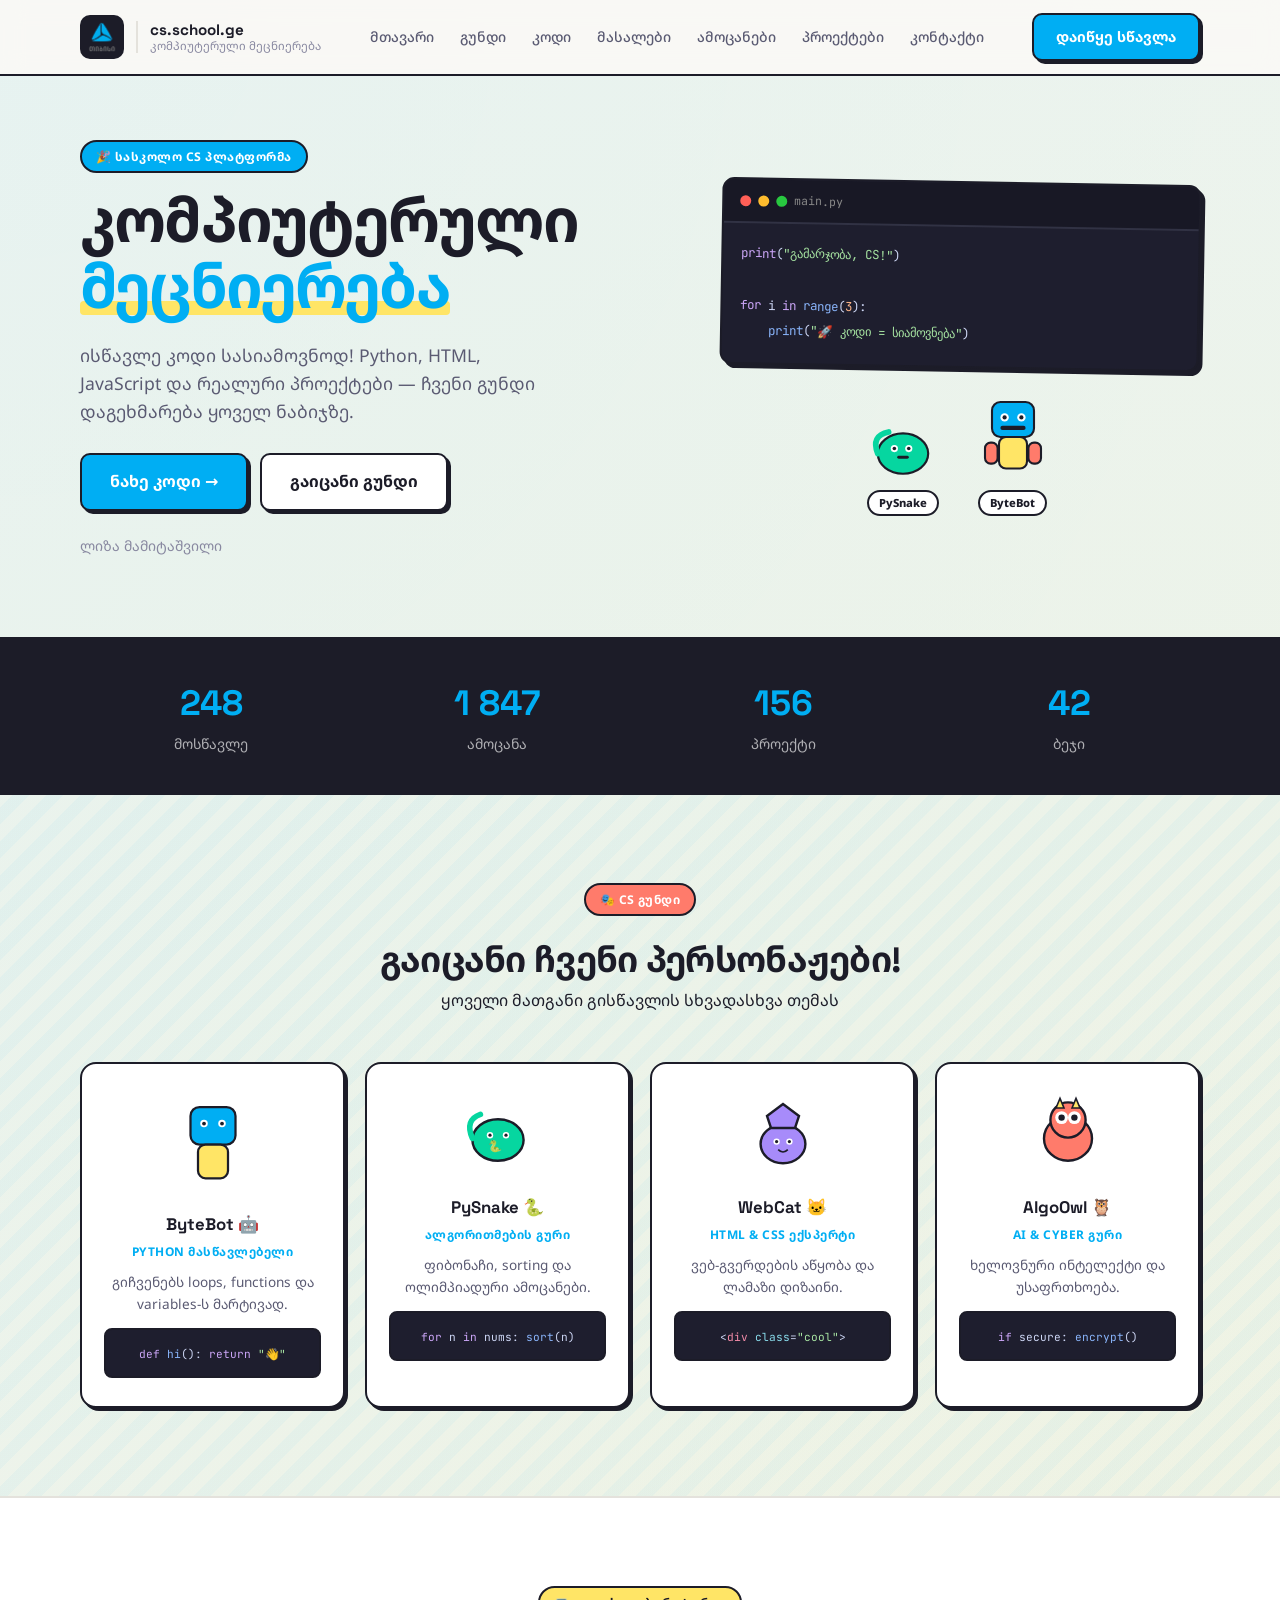
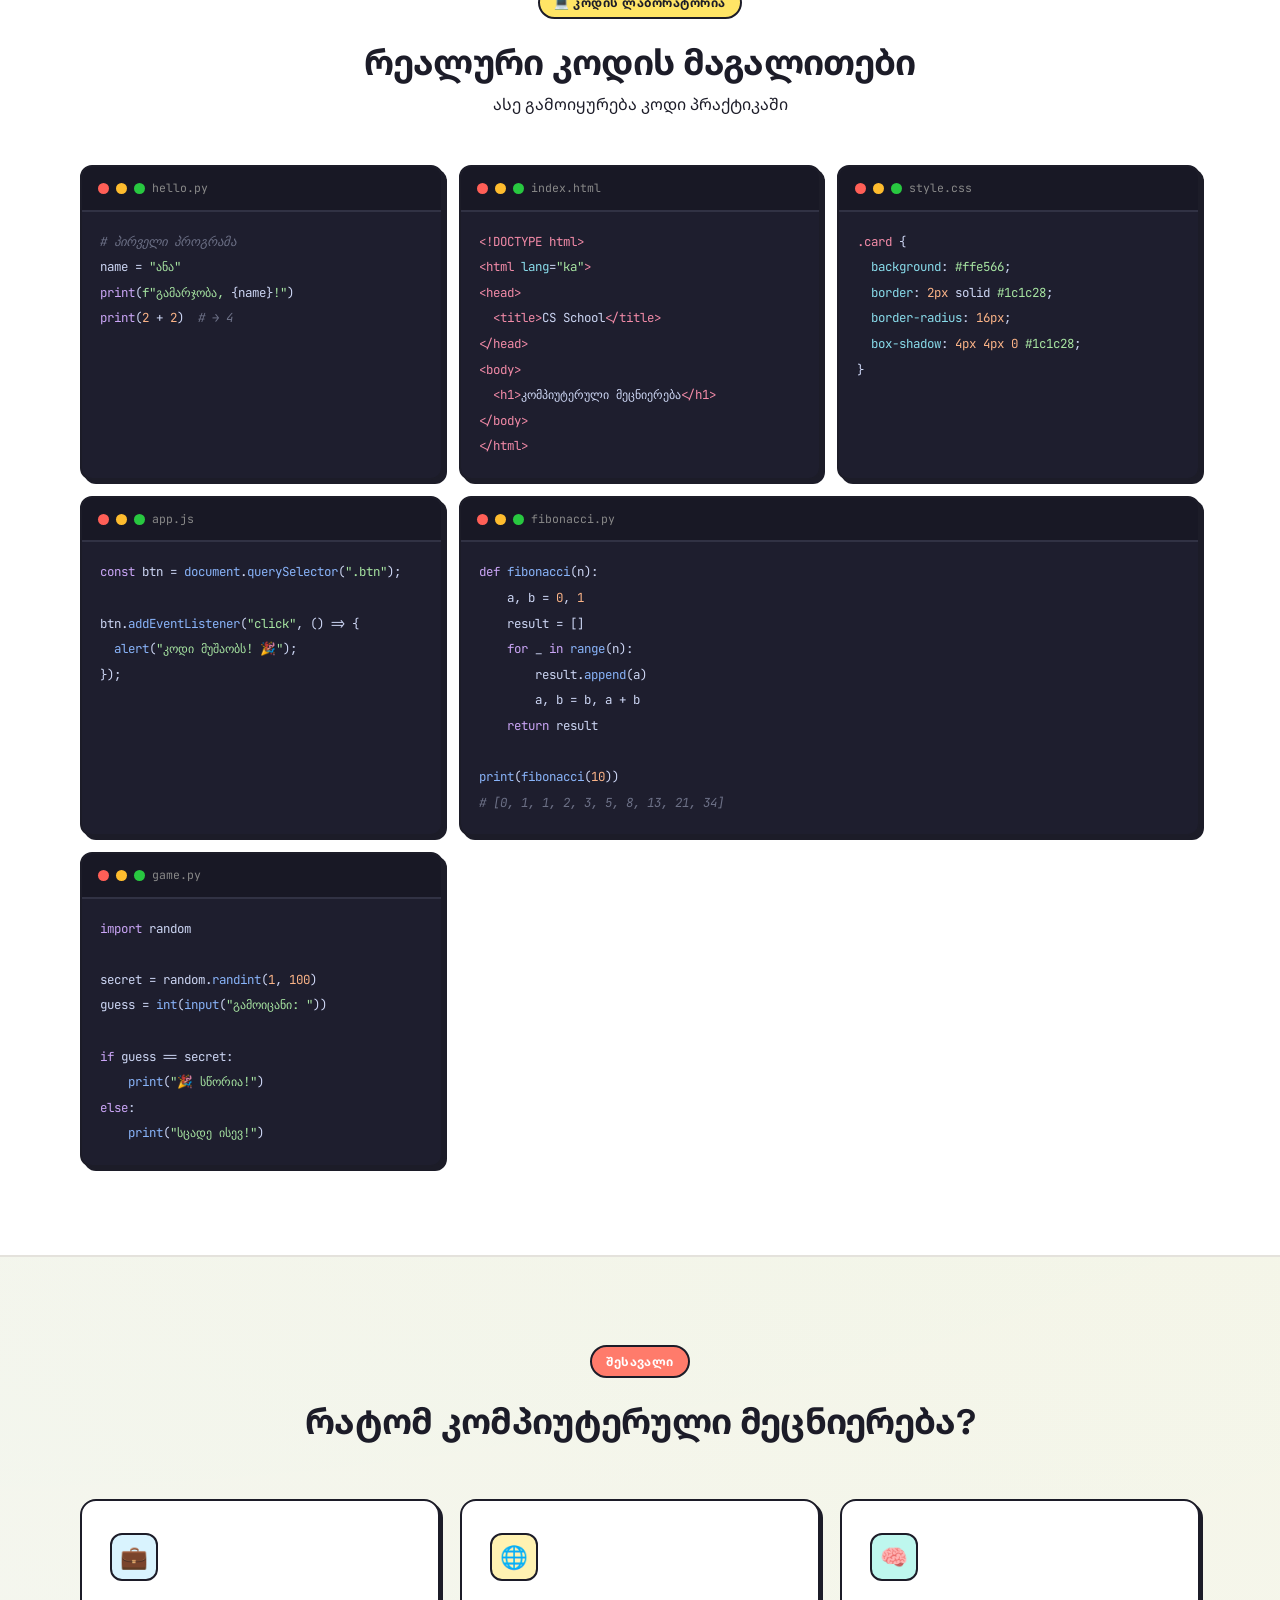
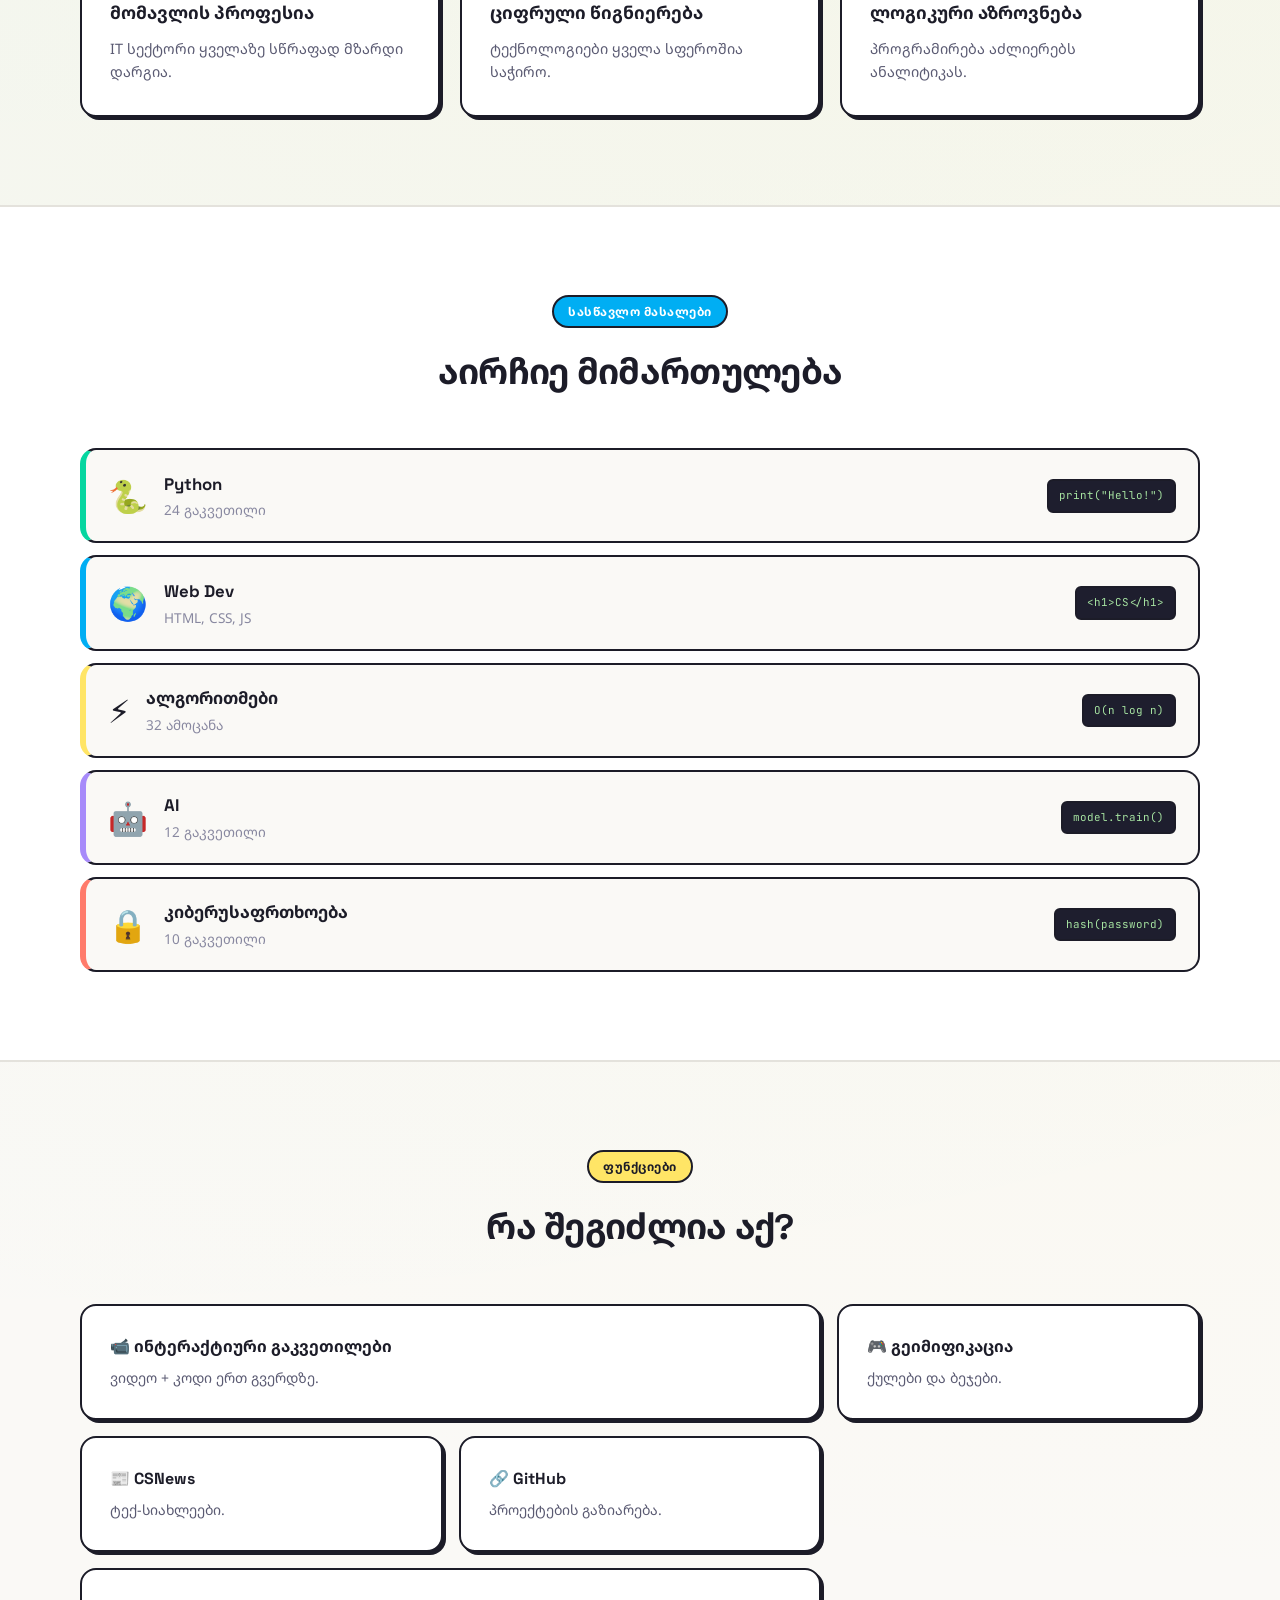
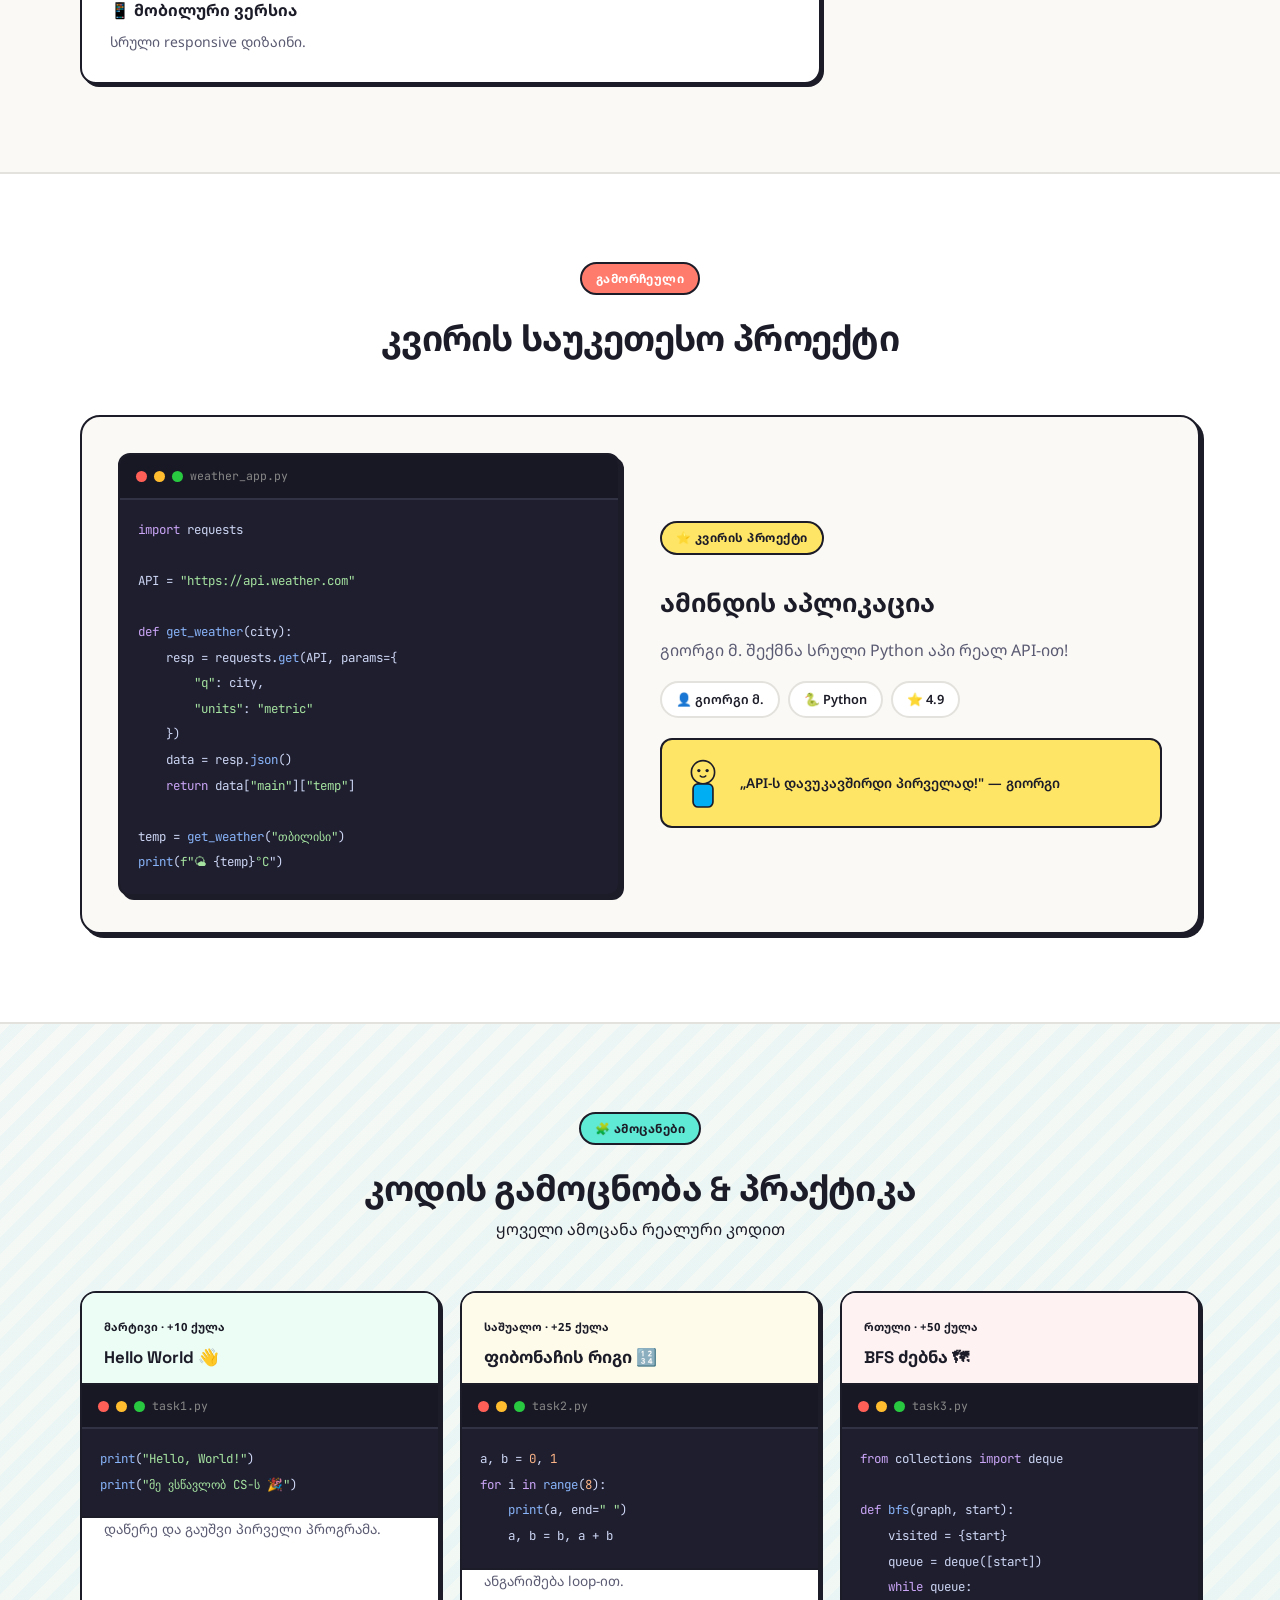
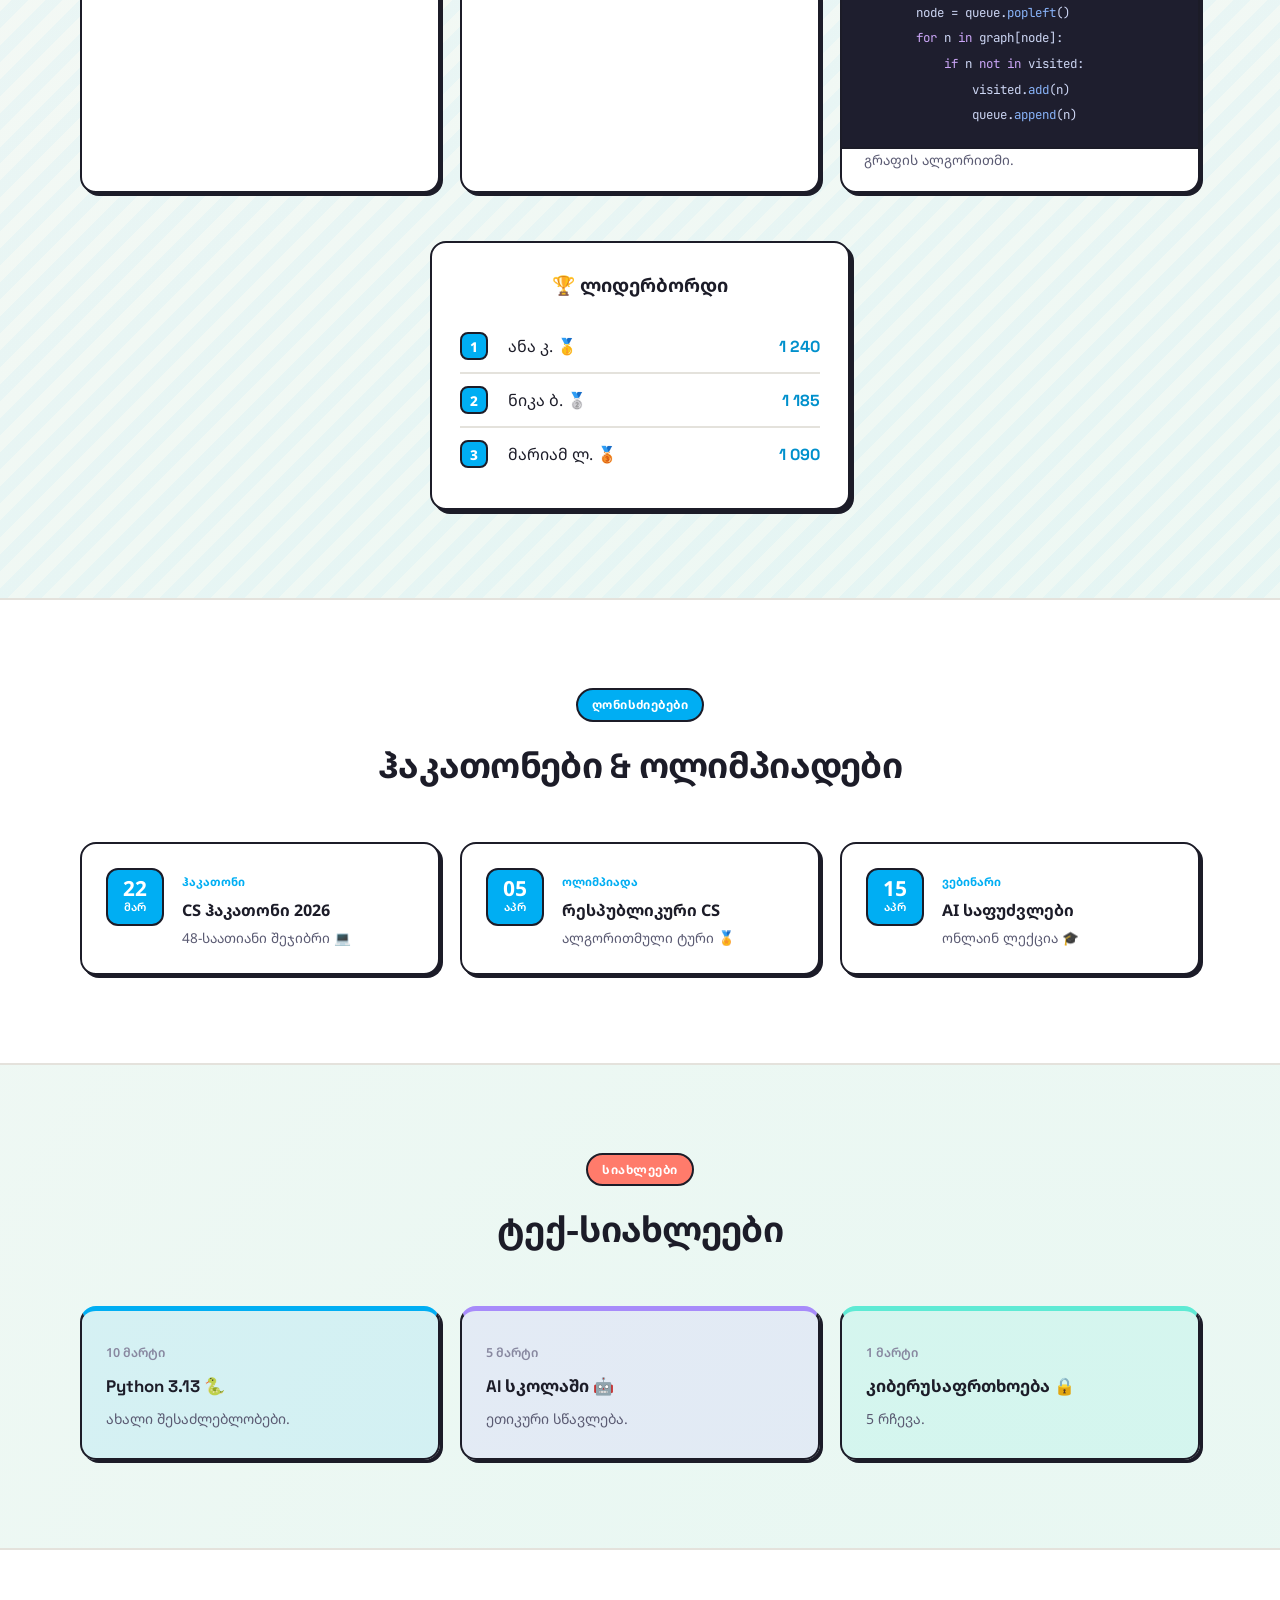
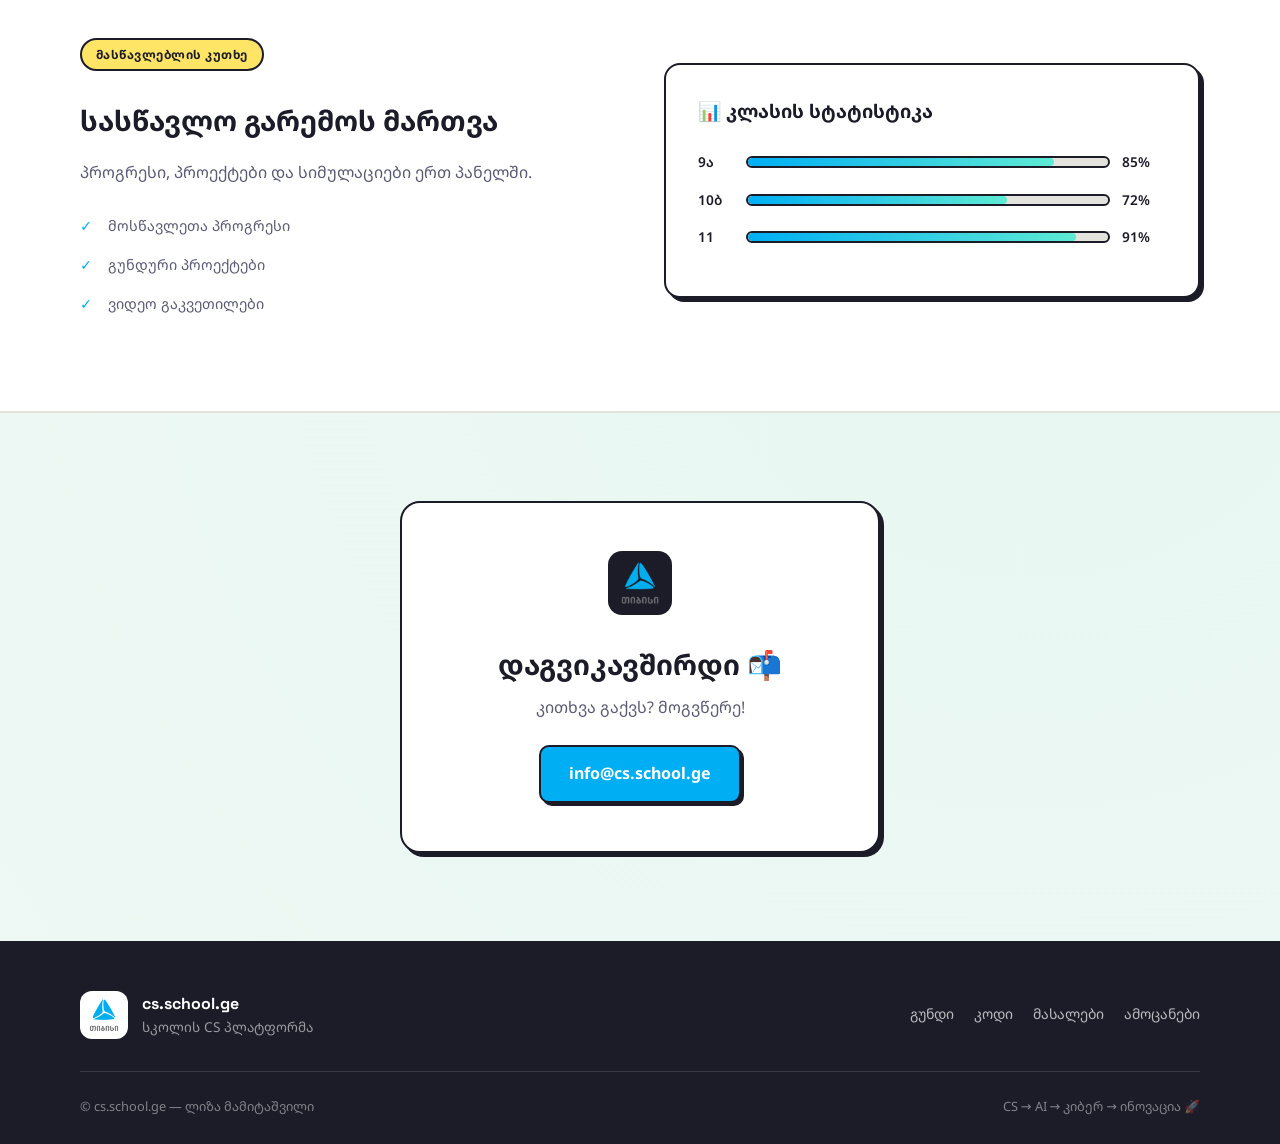
==== commit f6bed0c8: "Fix layout crash: stable hero scene and responsive header" ====
--- a/index.html
+++ b/index.html
@@ -63,30 +63,30 @@
 <span class="c-kw">for</span> i <span class="c-kw">in</span> <span class="c-fn">range</span>(<span class="c-num">3</span>):
     <span class="c-fn">print</span>(<span class="c-str">"🚀 კოდი = სიამოვნება"</span>)</code></pre>
           </div>
-          <div class="char char-bot" aria-hidden="true">
-            <svg viewBox="0 0 120 140" width="100" height="116">
-              <rect x="30" y="20" width="60" height="50" rx="12" fill="#00AEF3" stroke="#1c1c28" stroke-width="3"/>
-              <circle cx="48" cy="42" r="6" fill="#fff"/><circle cx="72" cy="42" r="6" fill="#fff"/>
-              <circle cx="48" cy="42" r="3" fill="#1c1c28"/><circle cx="72" cy="42" r="3" fill="#1c1c28"/>
-              <rect x="42" y="54" width="36" height="6" rx="3" fill="#1c1c28"/>
-              <rect x="40" y="70" width="40" height="45" rx="10" fill="#ffe566" stroke="#1c1c28" stroke-width="3"/>
-              <rect x="20" y="78" width="18" height="30" rx="8" fill="#ff7b6b" stroke="#1c1c28" stroke-width="3"/>
-              <rect x="82" y="78" width="18" height="30" rx="8" fill="#ff7b6b" stroke="#1c1c28" stroke-width="3"/>
-            </svg>
-            <span class="char-name">ByteBot</span>
-          </div>
-          <div class="char char-snake" aria-hidden="true">
-            <svg viewBox="0 0 100 100" width="80" height="80">
-              <ellipse cx="50" cy="55" rx="35" ry="28" fill="#06d6a0" stroke="#1c1c28" stroke-width="3"/>
-              <circle cx="38" cy="48" r="5" fill="#fff"/><circle cx="38" cy="48" r="2.5" fill="#1c1c28"/>
-              <circle cx="58" cy="48" r="5" fill="#fff"/><circle cx="58" cy="48" r="2.5" fill="#1c1c28"/>
-              <rect x="42" y="58" width="16" height="4" rx="2" fill="#1c1c28"/>
-              <path d="M15 55 Q5 30 30 25" fill="none" stroke="#06d6a0" stroke-width="8" stroke-linecap="round"/>
-            </svg>
-            <span class="char-name">PySnake</span>
-          </div>
-          <div class="bubble bubble-1">print("Hello!") 🐍</div>
-          <div class="bubble bubble-2">&lt;/&gt; Let's code!</div>
+          <div class="hero-chars" aria-hidden="true">
+            <div class="char">
+              <svg viewBox="0 0 100 100" width="72" height="72">
+                <ellipse cx="50" cy="55" rx="35" ry="28" fill="#06d6a0" stroke="#1c1c28" stroke-width="3"/>
+                <circle cx="38" cy="48" r="5" fill="#fff"/><circle cx="38" cy="48" r="2.5" fill="#1c1c28"/>
+                <circle cx="58" cy="48" r="5" fill="#fff"/><circle cx="58" cy="48" r="2.5" fill="#1c1c28"/>
+                <rect x="42" y="58" width="16" height="4" rx="2" fill="#1c1c28"/>
+                <path d="M15 55 Q5 30 30 25" fill="none" stroke="#06d6a0" stroke-width="8" stroke-linecap="round"/>
+              </svg>
+              <span class="char-name">PySnake</span>
+            </div>
+            <div class="char">
+              <svg viewBox="0 0 120 140" width="84" height="98">
+                <rect x="30" y="20" width="60" height="50" rx="12" fill="#00AEF3" stroke="#1c1c28" stroke-width="3"/>
+                <circle cx="48" cy="42" r="6" fill="#fff"/><circle cx="72" cy="42" r="6" fill="#fff"/>
+                <circle cx="48" cy="42" r="3" fill="#1c1c28"/><circle cx="72" cy="42" r="3" fill="#1c1c28"/>
+                <rect x="42" y="54" width="36" height="6" rx="3" fill="#1c1c28"/>
+                <rect x="40" y="70" width="40" height="45" rx="10" fill="#ffe566" stroke="#1c1c28" stroke-width="3"/>
+                <rect x="20" y="78" width="18" height="30" rx="8" fill="#ff7b6b" stroke="#1c1c28" stroke-width="3"/>
+                <rect x="82" y="78" width="18" height="30" rx="8" fill="#ff7b6b" stroke="#1c1c28" stroke-width="3"/>
+              </svg>
+              <span class="char-name">ByteBot</span>
+            </div>
+          </div>
         </div>
       </div>
     </section>
--- a/styles.css
+++ b/styles.css
@@ -22,13 +22,18 @@
 
 *, *::before, *::after { box-sizing: border-box; margin: 0; padding: 0; }
 
-html { scroll-behavior: smooth; scroll-padding-top: var(--header); }
+html {
+  scroll-behavior: smooth;
+  scroll-padding-top: var(--header);
+  overflow-x: clip;
+}
 
 body {
   font-family: var(--font);
   font-size: 16px;
   line-height: 1.6;
   color: var(--ink);
+  overflow-x: clip;
   background: var(--paper);
   background-image:
     radial-gradient(circle at 0% 0%, rgba(0, 174, 243, 0.08) 0%, transparent 50%),
@@ -54,7 +59,8 @@
   height: 100%;
   display: flex;
   align-items: center;
-  gap: 24px;
+  gap: 16px;
+  min-width: 0;
 }
 
 .brand {
@@ -96,8 +102,11 @@
 
 .nav {
   display: flex;
-  gap: 4px;
+  gap: 2px;
   flex: 1;
+  min-width: 0;
+  flex-wrap: wrap;
+  justify-content: center;
 }
 
 .nav a {
@@ -186,6 +195,10 @@
   grid-template-columns: 1.1fr 0.9fr;
   gap: 56px;
   align-items: center;
+}
+
+.hero-layout > * {
+  min-width: 0;
 }
 
 .hero h1 {
@@ -234,10 +247,13 @@
   color: var(--ink-muted);
 }
 
-/* Hero visual cards → scene */
+/* Hero scene */
 .hero-scene {
-  position: relative;
-  min-height: 420px;
+  display: flex;
+  flex-direction: column;
+  gap: 20px;
+  width: 100%;
+  max-width: 100%;
 }
 
 .code-win {
@@ -249,20 +265,33 @@
 }
 
 .code-win-hero {
-  position: relative;
-  z-index: 2;
-  transform: rotate(2deg);
+  width: 100%;
+  max-width: 100%;
+  transform: rotate(1deg);
   transition: transform 0.2s;
 }
 
-.code-win-hero:hover { transform: rotate(0deg) scale(1.02); }
+.code-win-hero:hover { transform: rotate(0deg); }
+
+.hero-chars {
+  display: flex;
+  justify-content: center;
+  align-items: flex-end;
+  gap: 32px;
+  flex-wrap: wrap;
+}
 
 .code-win-sm pre { padding: 14px; }
 .code-win-sm code { font-size: 0.72rem; }
 
 .code-win-wide { grid-column: span 2; }
 
-.code-win pre { padding: 18px; overflow-x: auto; margin: 0; }
+.code-win pre {
+  padding: 18px;
+  overflow-x: auto;
+  margin: 0;
+  max-width: 100%;
+}
 
 .code-win code {
   font-family: "JetBrains Mono", monospace;
@@ -281,20 +310,9 @@
 
 /* Characters in hero */
 .char {
-  position: absolute;
   display: flex;
   flex-direction: column;
   align-items: center;
-  z-index: 3;
-  animation: char-bob 3s ease-in-out infinite;
-}
-
-.char-bot { bottom: 20px; right: 0; animation-delay: 0s; }
-.char-snake { top: 10px; left: -10px; animation-delay: -1.5s; }
-
-@keyframes char-bob {
-  0%, 100% { transform: translateY(0); }
-  50% { transform: translateY(-8px); }
 }
 
 .char-name {
@@ -305,41 +323,6 @@
   border-radius: 100px;
   padding: 2px 10px;
   margin-top: 4px;
-}
-
-.bubble {
-  position: absolute;
-  padding: 8px 14px;
-  font-family: "JetBrains Mono", monospace;
-  font-size: 0.72rem;
-  font-weight: 600;
-  background: var(--white);
-  border: 2px solid var(--ink);
-  border-radius: 14px;
-  box-shadow: var(--shadow-sm);
-  z-index: 4;
-  animation: bubble-pop 4s ease-in-out infinite;
-}
-
-.bubble-1 { top: 0; right: 60px; animation-delay: 0s; }
-.bubble-2 { bottom: 100px; left: 20px; animation-delay: -2s; }
-
-@keyframes bubble-pop {
-  0%, 100% { transform: scale(1); }
-  50% { transform: scale(1.05); }
-}
-
-.bubble::after {
-  content: "";
-  position: absolute;
-  bottom: -8px;
-  left: 20px;
-  width: 12px;
-  height: 12px;
-  background: var(--white);
-  border-right: 2px solid var(--ink);
-  border-bottom: 2px solid var(--ink);
-  transform: rotate(45deg);
 }
 
 /* Fun section bg */
@@ -502,11 +485,6 @@
 
 .project-char svg { flex-shrink: 0; }
 
-/* Remove old hero-visual if referenced */
-.hero-visual { display: none; }
-
-.project-code { display: none; }
-
 /* ── Stats ── */
 .stats-bar {
   background: var(--ink);
@@ -1017,12 +995,12 @@
 }
 
 /* ── Responsive ── */
-@media (max-width: 900px) {
+@media (max-width: 1100px) {
   .hero-layout,
   .project-spotlight,
   .teacher-split { grid-template-columns: 1fr; }
 
-  .hero-scene { min-height: 360px; margin-top: 24px; }
+  .hero-scene { margin-top: 8px; }
 
   .grid-3 { grid-template-columns: 1fr 1fr; }
   .crew-grid { grid-template-columns: 1fr 1fr; }
@@ -1034,12 +1012,13 @@
   .stats-grid { grid-template-columns: repeat(2, 1fr); }
 }
 
-@media (max-width: 680px) {
+@media (max-width: 1024px) {
   .menu-btn {
     display: block;
     width: 28px;
     height: 20px;
     margin-left: auto;
+    flex-shrink: 0;
     background:
       linear-gradient(var(--ink) 0 0) top/100% 2px no-repeat,
       linear-gradient(var(--ink) 0 0) center/100% 2px no-repeat,
@@ -1057,13 +1036,16 @@
     padding: 16px 20px;
     background: var(--paper);
     border-bottom: 2px solid var(--ink);
+    z-index: 50;
   }
 
   .menu-toggle:checked ~ .nav { display: flex; }
 
   .header-row .btn-blue { display: none; }
-  .header-row { position: relative; flex-wrap: wrap; }
-
+  .header-row { position: relative; }
+}
+
+@media (max-width: 680px) {
   .grid-3,
   .crew-grid,
   .code-mosaic,
@@ -1074,8 +1056,11 @@
   .hero-btns { flex-direction: column; }
   .hero-btns .btn { width: 100%; }
 
-  .char-snake { left: 0; }
-  .bubble-1 { right: 10px; font-size: 0.65rem; }
+  .topic-snippet {
+    margin-left: 0;
+    width: 100%;
+    overflow-x: auto;
+  }
 
   .footer-row { flex-direction: column; align-items: flex-start; }
   .footer-copy { flex-direction: column; }
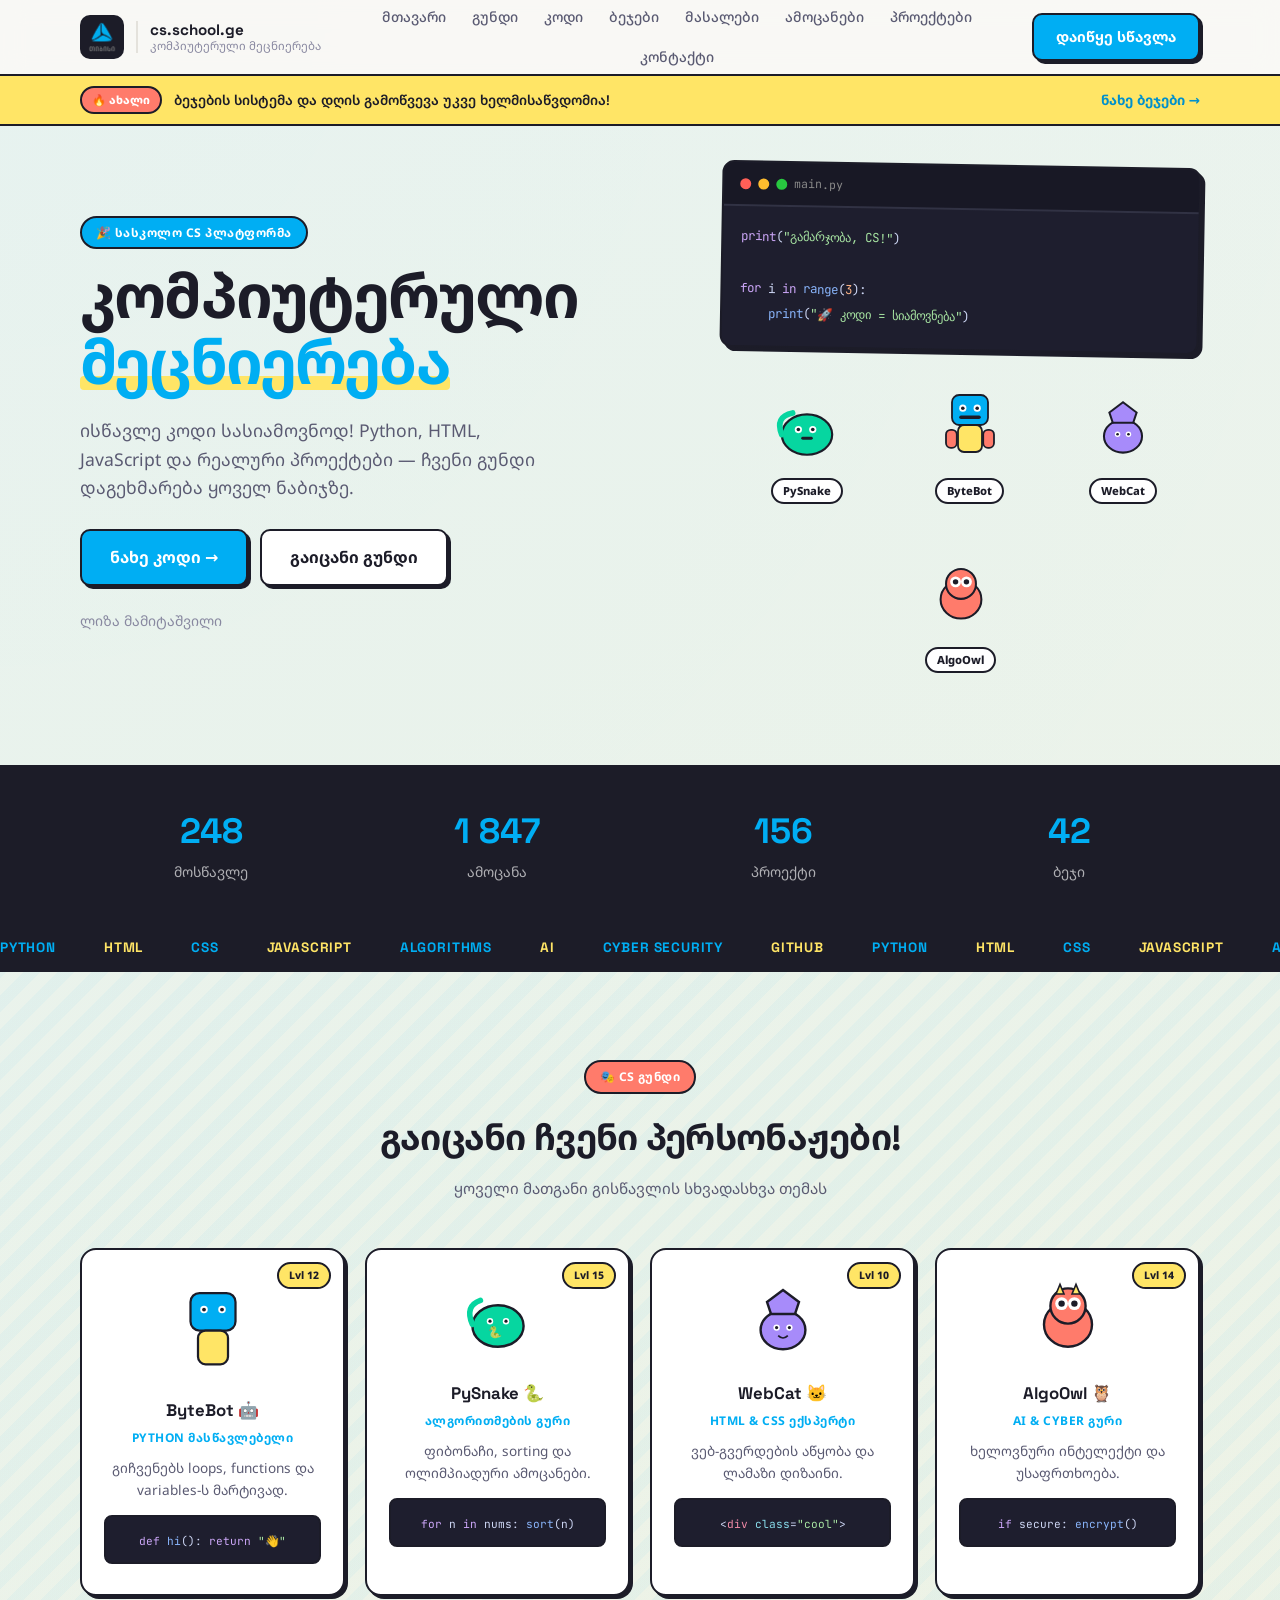
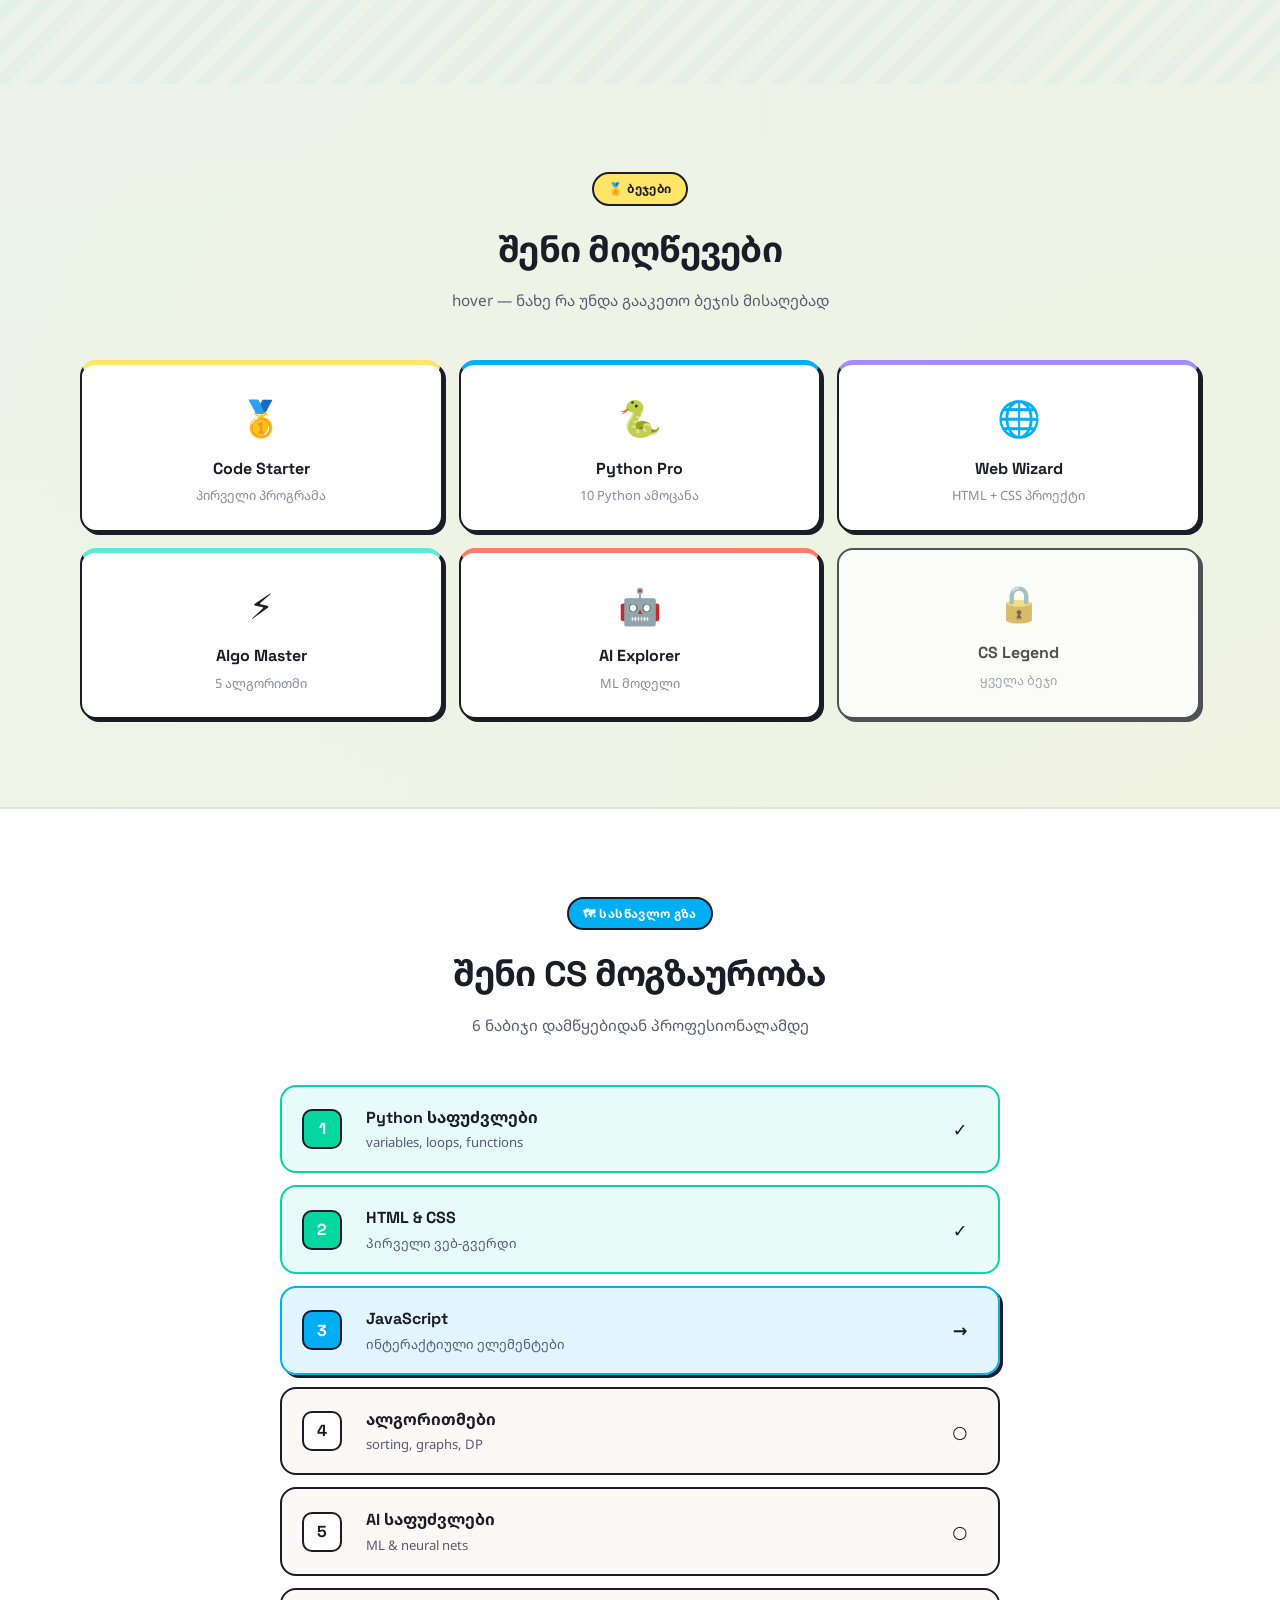
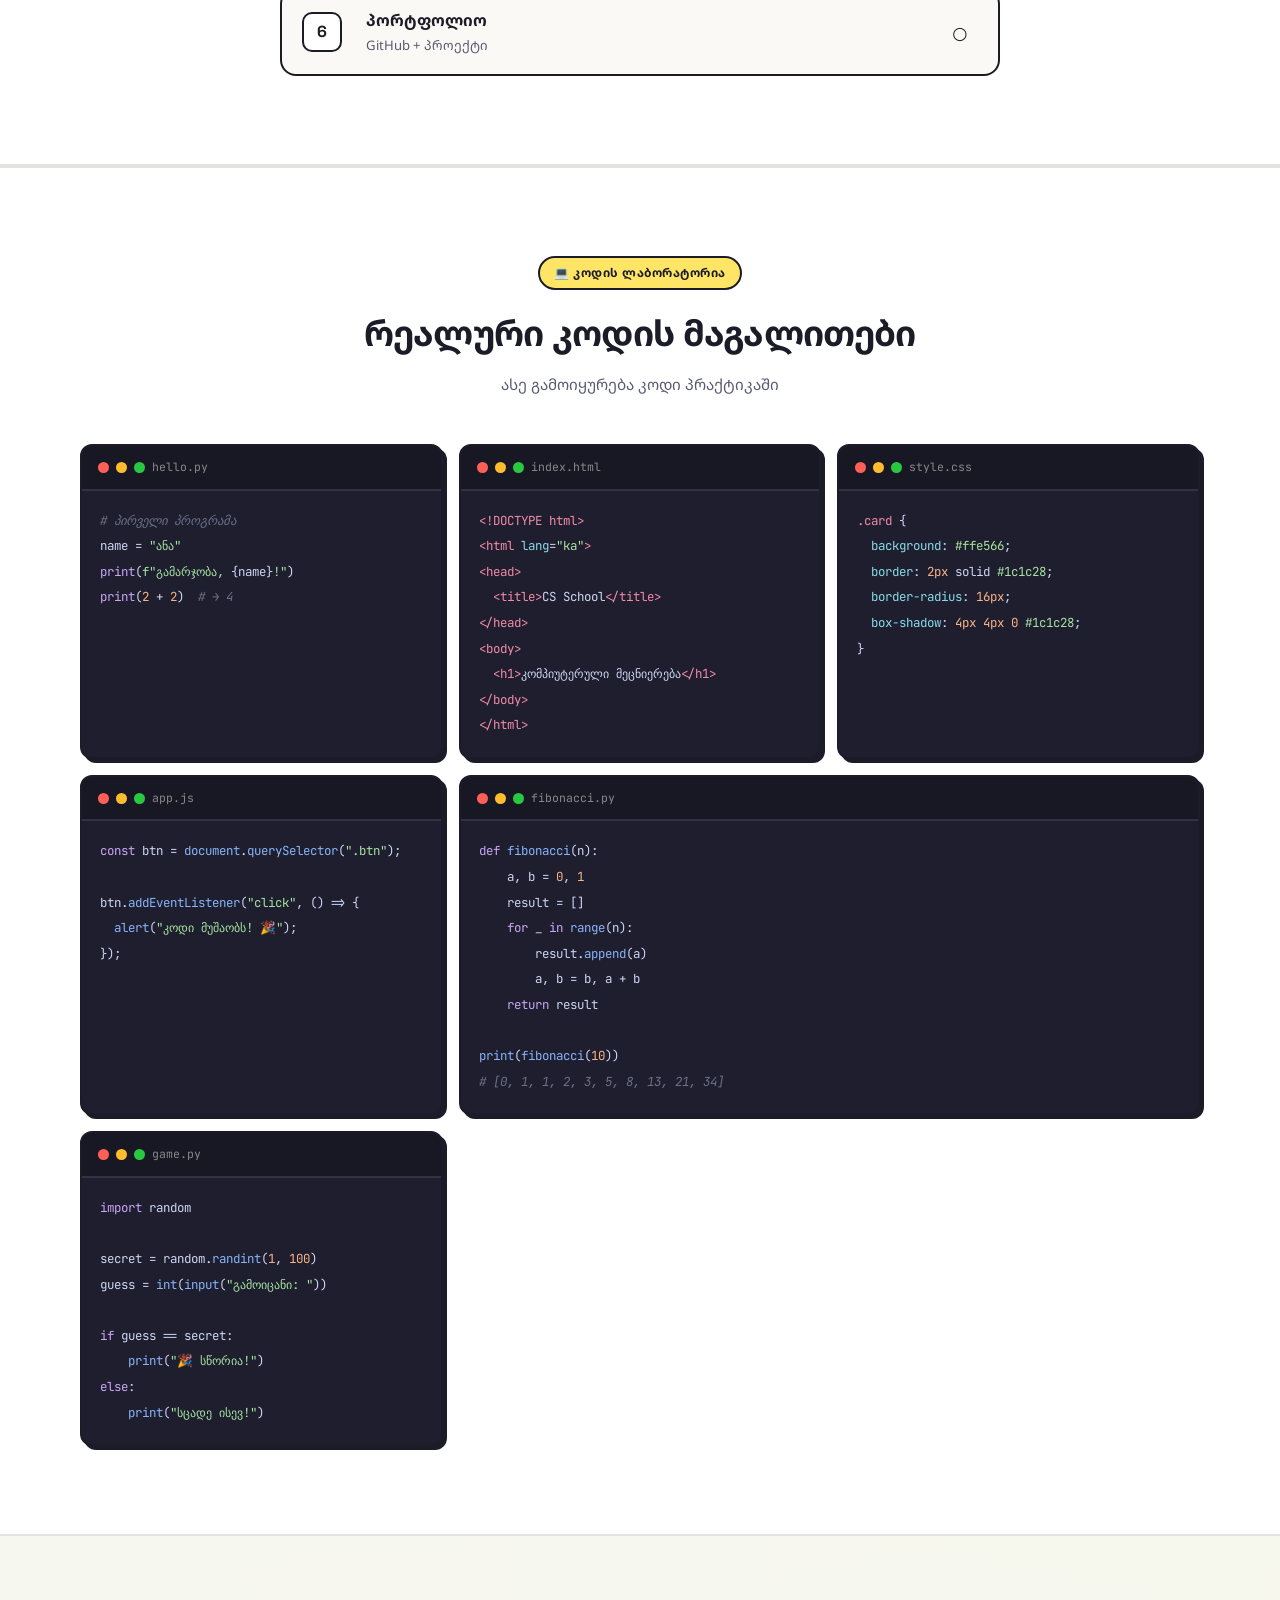
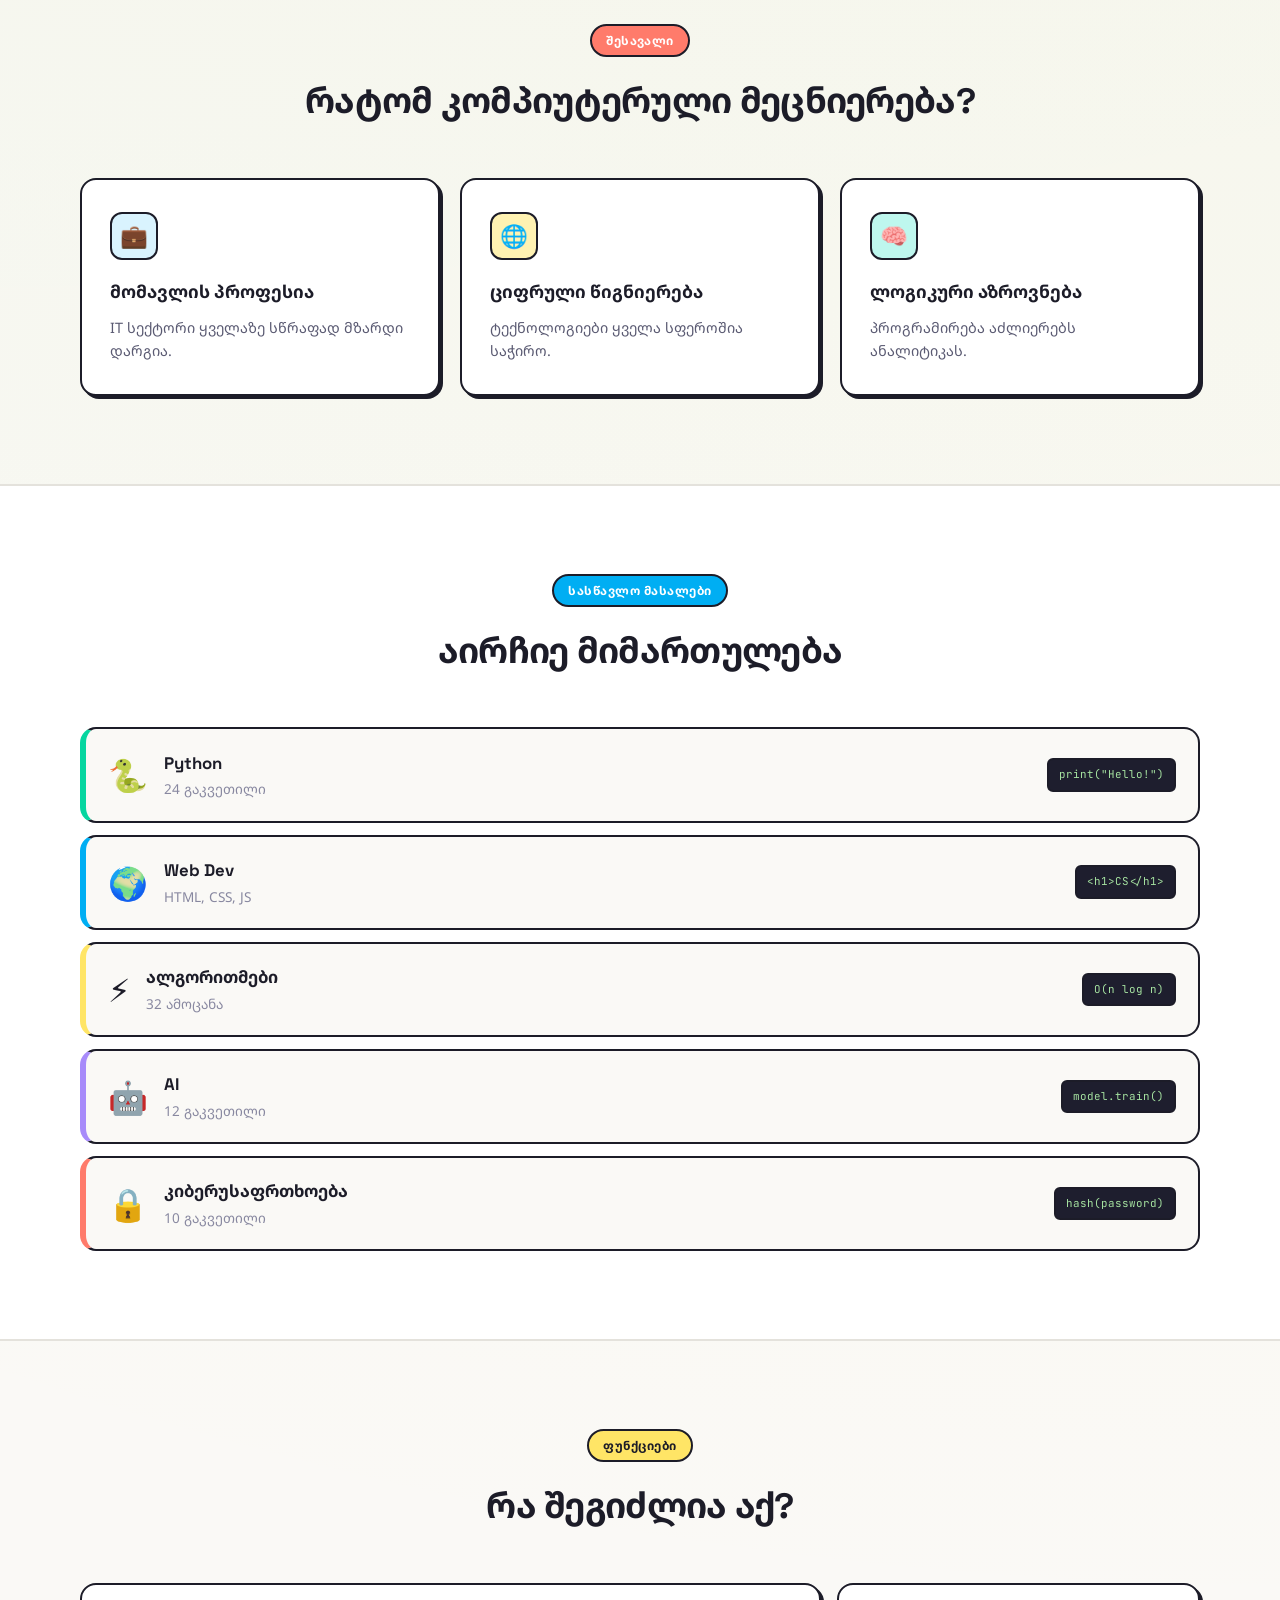
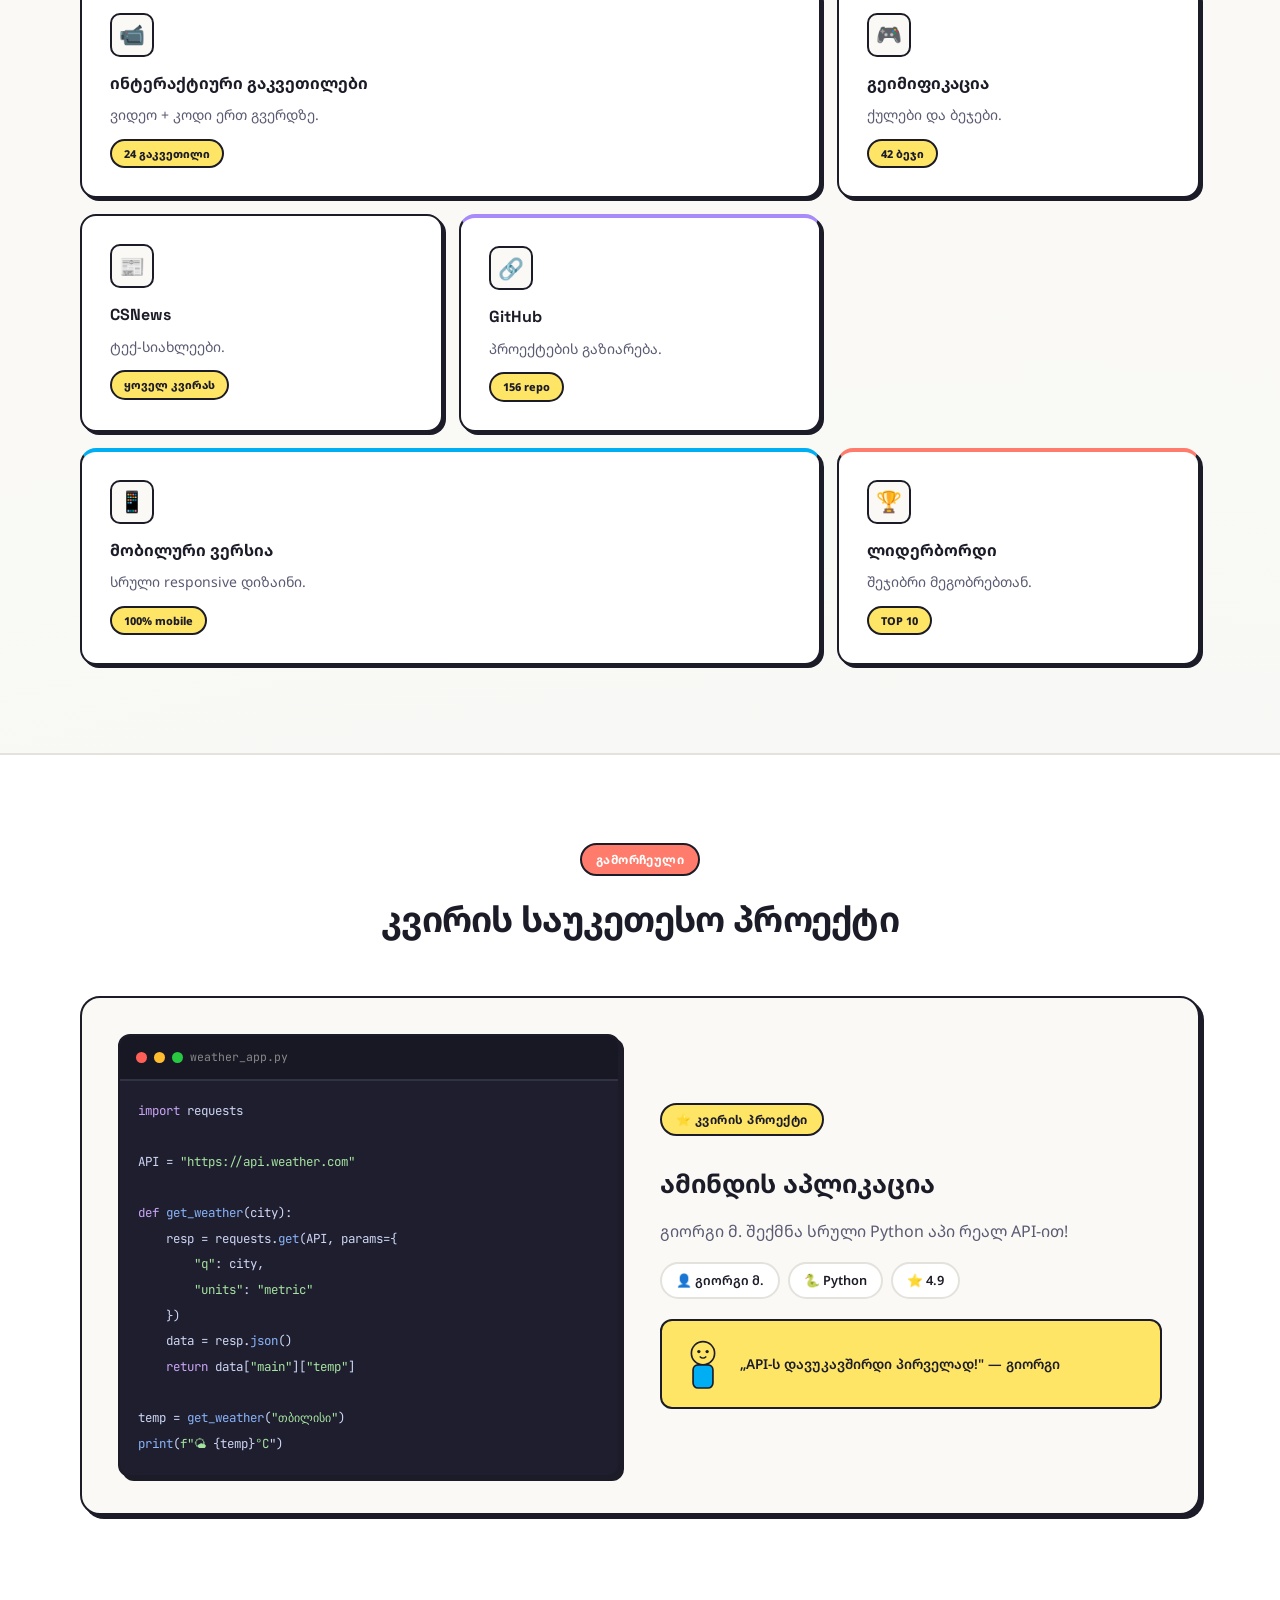
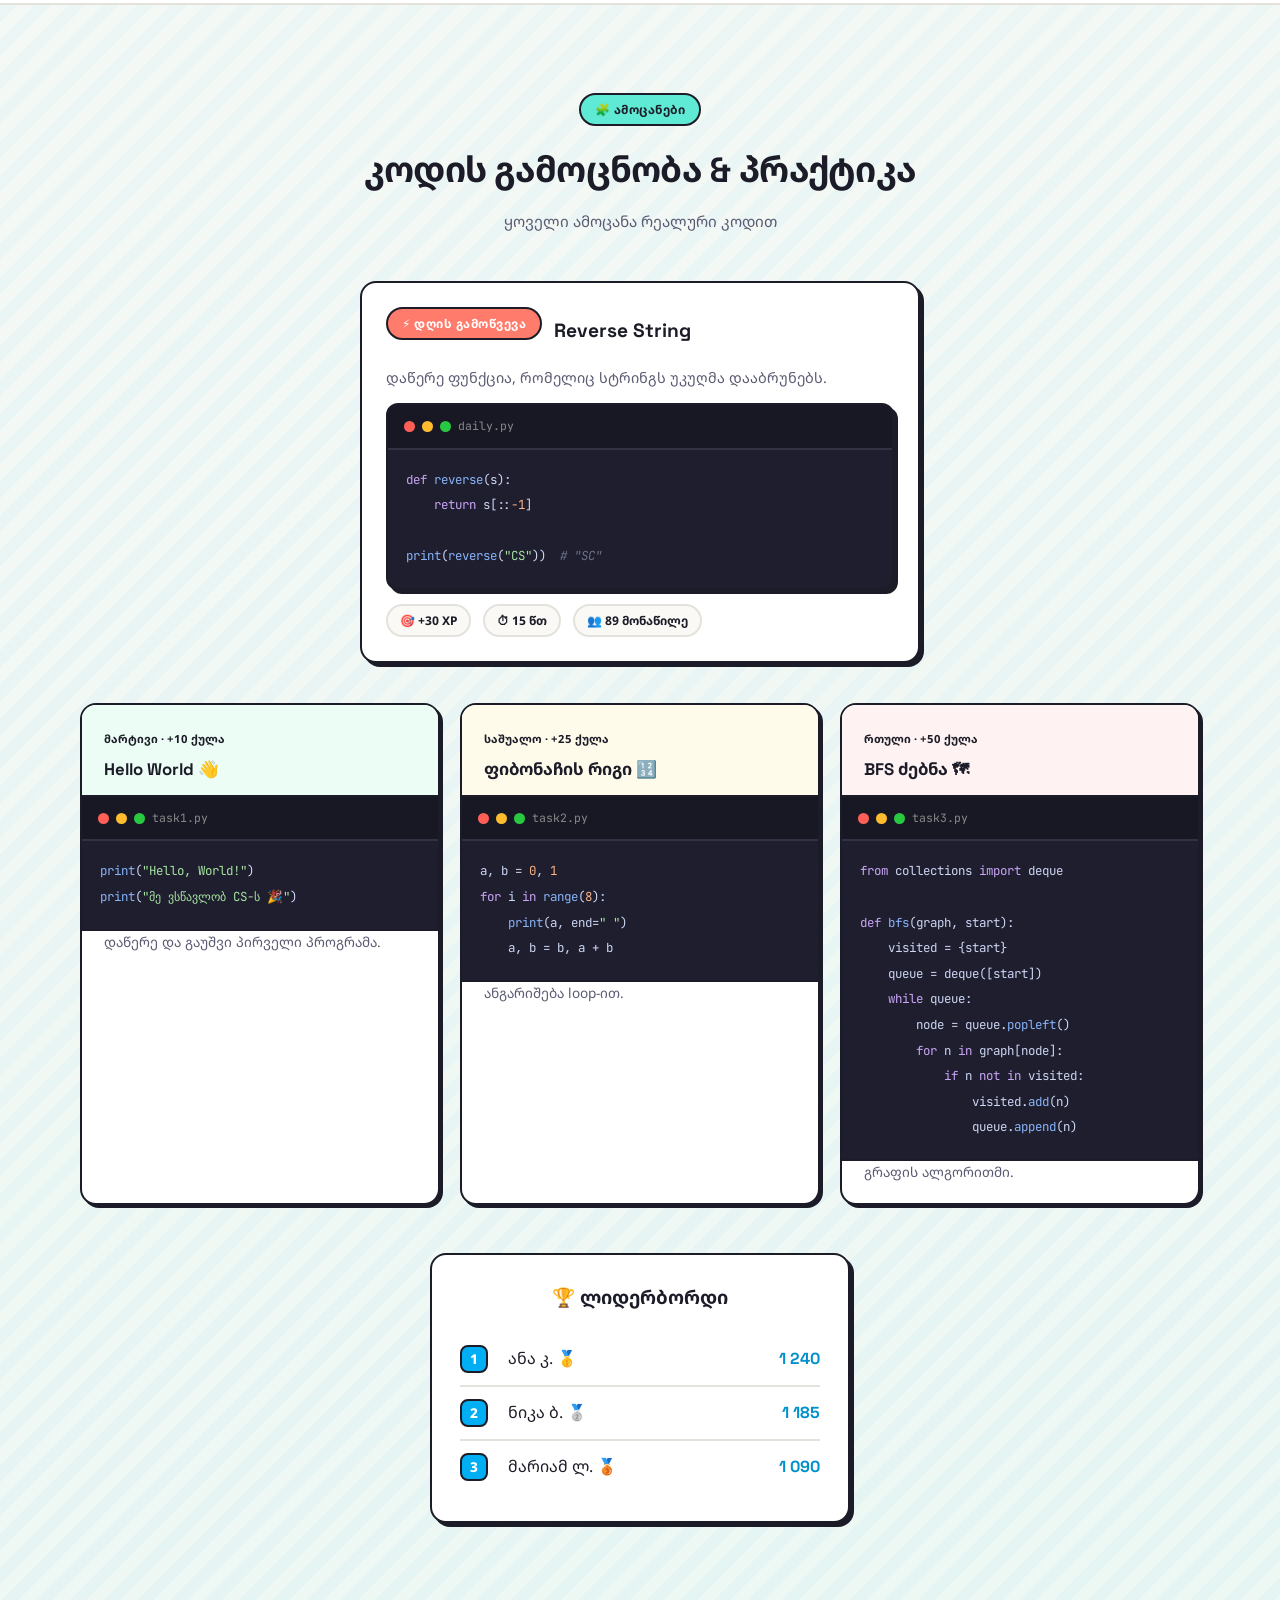
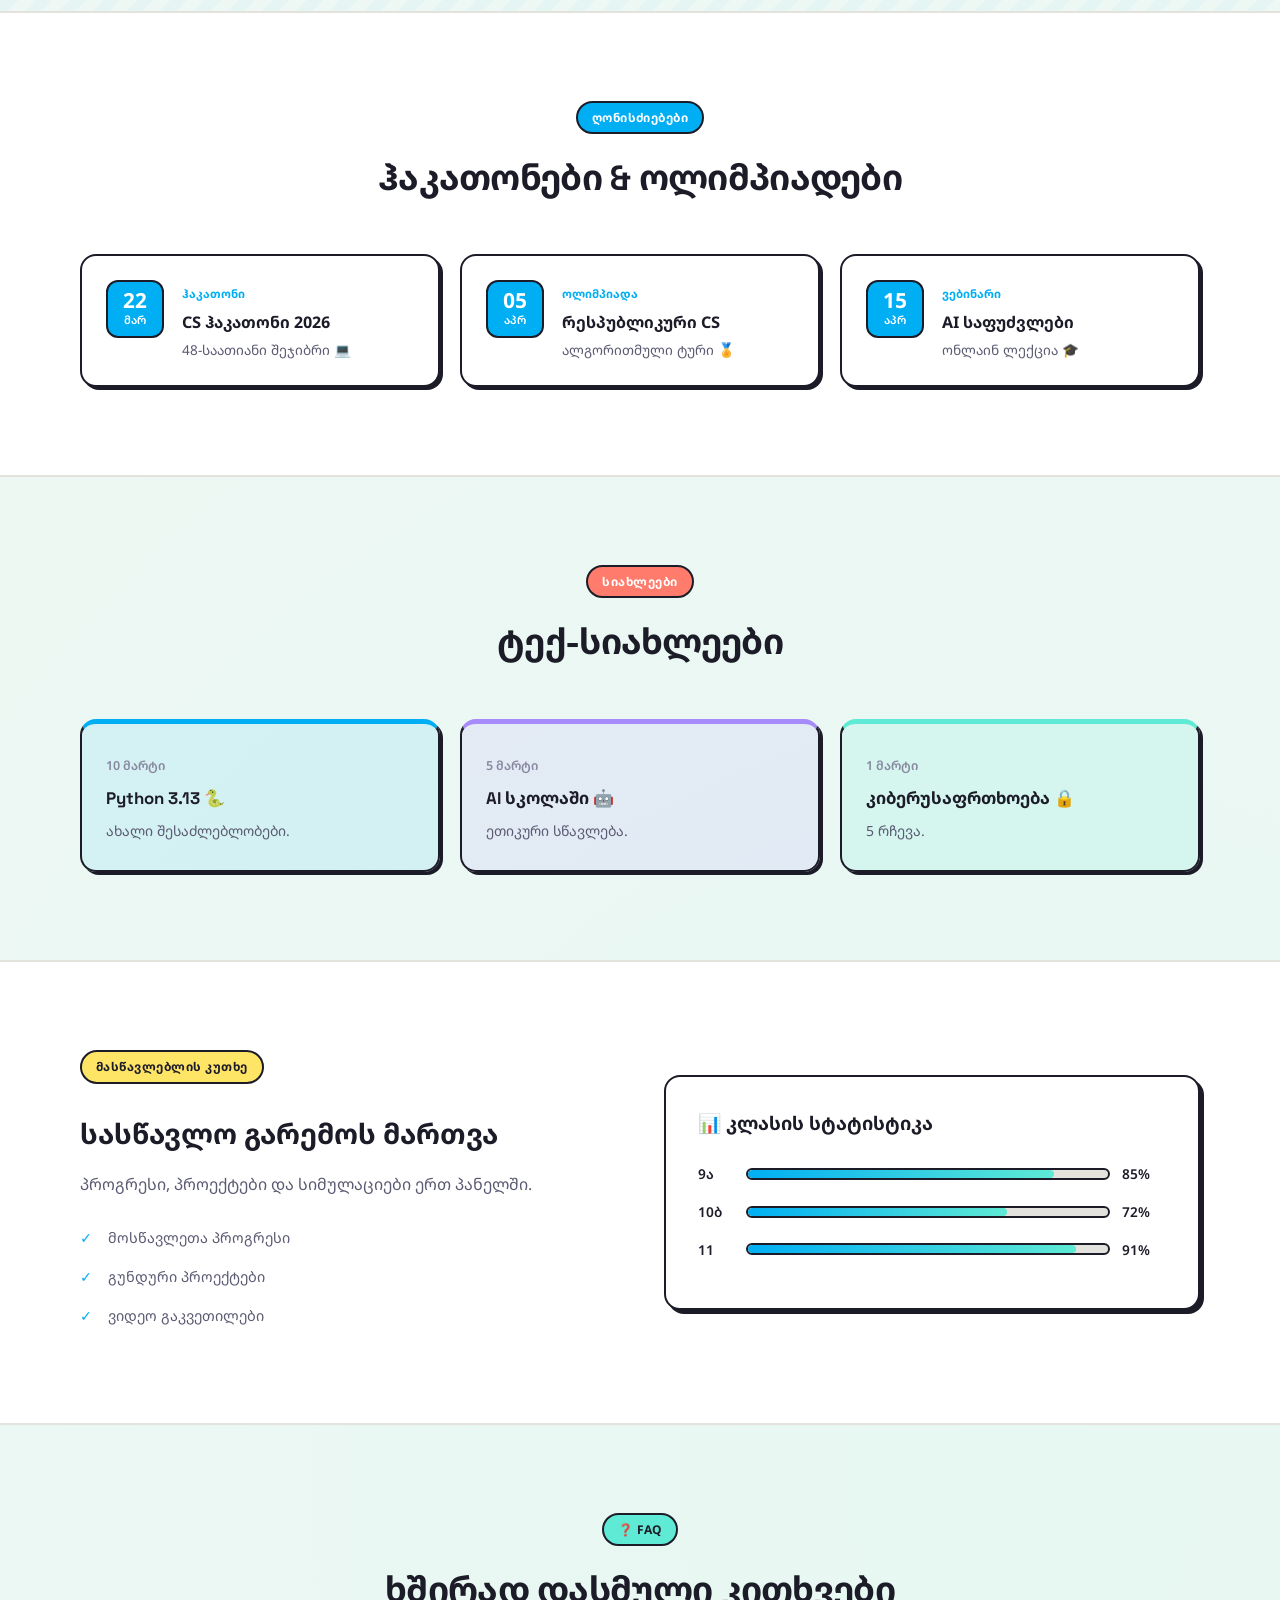
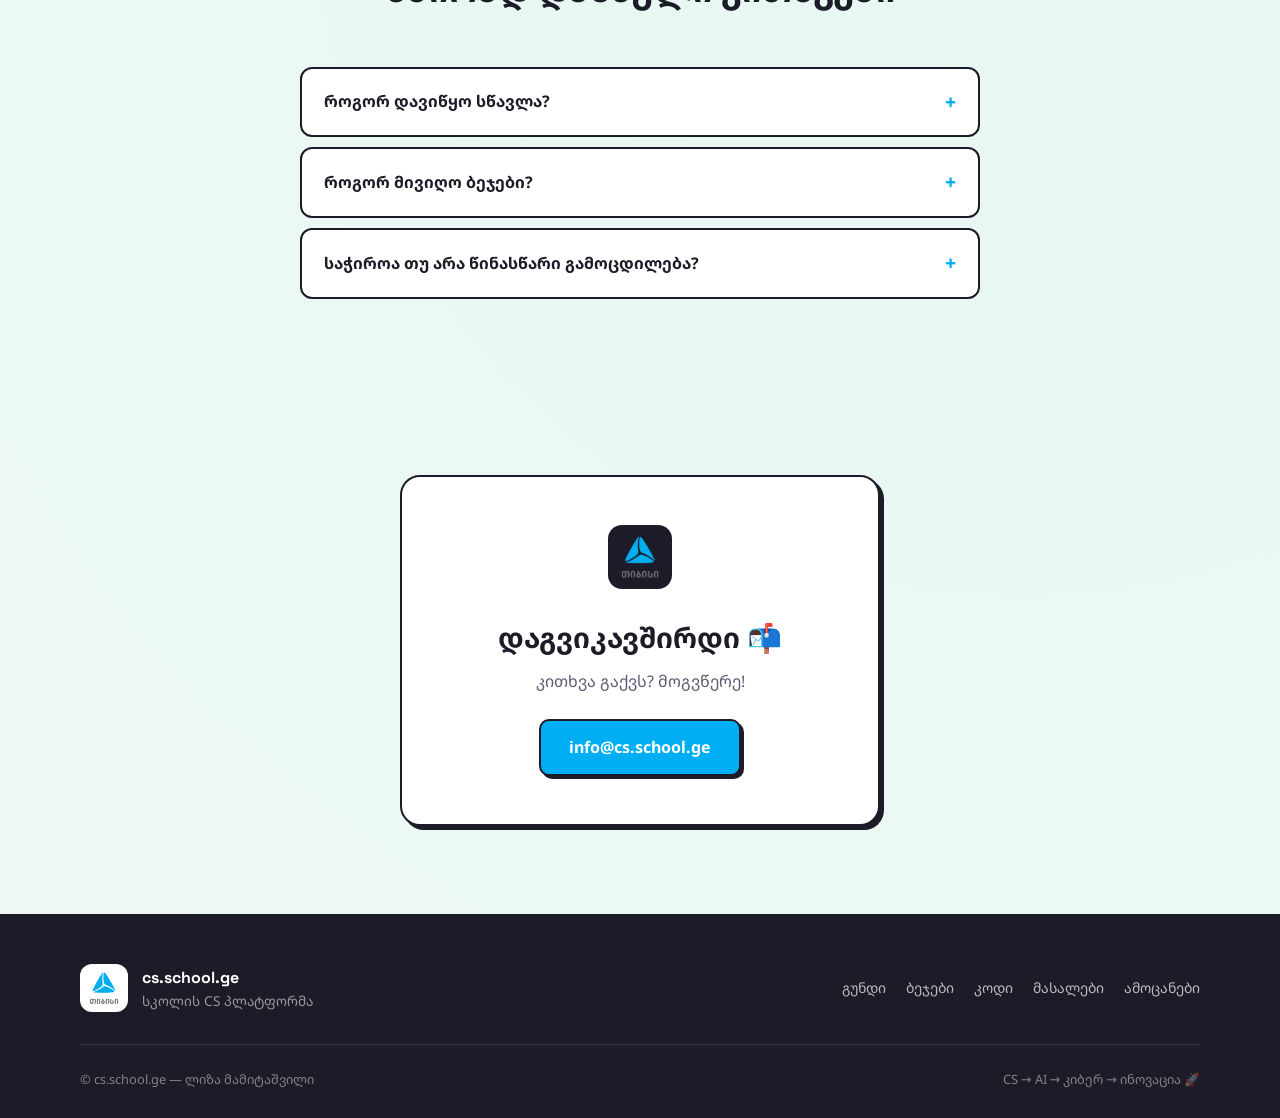
==== commit 6da21a12: "Add badges, path, hovers, daily challenge, and Figma design kit" ====
--- a/index.html
+++ b/index.html
@@ -28,6 +28,7 @@
         <a href="#home">მთავარი</a>
         <a href="#crew">გუნდი</a>
         <a href="#code-lab">კოდი</a>
+        <a href="#badges">ბეჯები</a>
         <a href="#materials">მასალები</a>
         <a href="#tasks">ამოცანები</a>
         <a href="#projects">პროექტები</a>
@@ -36,6 +37,14 @@
       <a class="btn btn-blue" href="#materials">დაიწყე სწავლა</a>
     </div>
   </header>
+
+  <div class="promo-strip">
+    <div class="container promo-inner">
+      <span class="promo-pill">🔥 ახალი</span>
+      <p>ბეჯების სისტემა და დღის გამოწვევა უკვე ხელმისაწვდომია!</p>
+      <a class="promo-link" href="#badges">ნახე ბეჯები →</a>
+    </div>
+  </div>
 
   <main>
     <!-- HERO -->
@@ -64,27 +73,57 @@
     <span class="c-fn">print</span>(<span class="c-str">"🚀 კოდი = სიამოვნება"</span>)</code></pre>
           </div>
           <div class="hero-chars" aria-hidden="true">
-            <div class="char">
-              <svg viewBox="0 0 100 100" width="72" height="72">
-                <ellipse cx="50" cy="55" rx="35" ry="28" fill="#06d6a0" stroke="#1c1c28" stroke-width="3"/>
-                <circle cx="38" cy="48" r="5" fill="#fff"/><circle cx="38" cy="48" r="2.5" fill="#1c1c28"/>
-                <circle cx="58" cy="48" r="5" fill="#fff"/><circle cx="58" cy="48" r="2.5" fill="#1c1c28"/>
-                <rect x="42" y="58" width="16" height="4" rx="2" fill="#1c1c28"/>
-                <path d="M15 55 Q5 30 30 25" fill="none" stroke="#06d6a0" stroke-width="8" stroke-linecap="round"/>
-              </svg>
+            <div class="char char-interactive char-py">
+              <div class="char-avatar">
+                <svg viewBox="0 0 100 100" width="72" height="72">
+                  <ellipse cx="50" cy="55" rx="35" ry="28" fill="#06d6a0" stroke="#1c1c28" stroke-width="3"/>
+                  <circle cx="38" cy="48" r="5" fill="#fff"/><circle cx="38" cy="48" r="2.5" fill="#1c1c28"/>
+                  <circle cx="58" cy="48" r="5" fill="#fff"/><circle cx="58" cy="48" r="2.5" fill="#1c1c28"/>
+                  <rect x="42" y="58" width="16" height="4" rx="2" fill="#1c1c28"/>
+                  <path d="M15 55 Q5 30 30 25" fill="none" stroke="#06d6a0" stroke-width="8" stroke-linecap="round"/>
+                </svg>
+              </div>
+              <div class="char-pop"><p>loops & sorting 🐍</p></div>
               <span class="char-name">PySnake</span>
             </div>
-            <div class="char">
-              <svg viewBox="0 0 120 140" width="84" height="98">
-                <rect x="30" y="20" width="60" height="50" rx="12" fill="#00AEF3" stroke="#1c1c28" stroke-width="3"/>
-                <circle cx="48" cy="42" r="6" fill="#fff"/><circle cx="72" cy="42" r="6" fill="#fff"/>
-                <circle cx="48" cy="42" r="3" fill="#1c1c28"/><circle cx="72" cy="42" r="3" fill="#1c1c28"/>
-                <rect x="42" y="54" width="36" height="6" rx="3" fill="#1c1c28"/>
-                <rect x="40" y="70" width="40" height="45" rx="10" fill="#ffe566" stroke="#1c1c28" stroke-width="3"/>
-                <rect x="20" y="78" width="18" height="30" rx="8" fill="#ff7b6b" stroke="#1c1c28" stroke-width="3"/>
-                <rect x="82" y="78" width="18" height="30" rx="8" fill="#ff7b6b" stroke="#1c1c28" stroke-width="3"/>
-              </svg>
+            <div class="char char-interactive char-bot">
+              <div class="char-avatar">
+                <svg viewBox="0 0 120 140" width="72" height="84">
+                  <rect x="30" y="20" width="60" height="50" rx="12" fill="#00AEF3" stroke="#1c1c28" stroke-width="3"/>
+                  <circle cx="48" cy="42" r="6" fill="#fff"/><circle cx="72" cy="42" r="6" fill="#fff"/>
+                  <circle cx="48" cy="42" r="3" fill="#1c1c28"/><circle cx="72" cy="42" r="3" fill="#1c1c28"/>
+                  <rect x="42" y="54" width="36" height="6" rx="3" fill="#1c1c28"/>
+                  <rect x="40" y="70" width="40" height="45" rx="10" fill="#ffe566" stroke="#1c1c28" stroke-width="3"/>
+                  <rect x="20" y="78" width="18" height="30" rx="8" fill="#ff7b6b" stroke="#1c1c28" stroke-width="3"/>
+                  <rect x="82" y="78" width="18" height="30" rx="8" fill="#ff7b6b" stroke="#1c1c28" stroke-width="3"/>
+                </svg>
+              </div>
+              <div class="char-pop"><p>Python basics 🤖</p></div>
               <span class="char-name">ByteBot</span>
+            </div>
+            <div class="char char-interactive char-cat">
+              <div class="char-avatar">
+                <svg viewBox="0 0 100 110" width="68" height="75">
+                  <ellipse cx="50" cy="65" rx="28" ry="24" fill="#a78bfa" stroke="#1c1c28" stroke-width="3"/>
+                  <polygon points="30,30 50,15 70,30 65,45 35,45" fill="#a78bfa" stroke="#1c1c28" stroke-width="3"/>
+                  <circle cx="42" cy="62" r="4" fill="#fff"/><circle cx="58" cy="62" r="4" fill="#fff"/>
+                  <circle cx="42" cy="62" r="2" fill="#1c1c28"/><circle cx="58" cy="62" r="2" fill="#1c1c28"/>
+                </svg>
+              </div>
+              <div class="char-pop"><p>HTML & CSS 🐱</p></div>
+              <span class="char-name">WebCat</span>
+            </div>
+            <div class="char char-interactive char-owl">
+              <div class="char-avatar">
+                <svg viewBox="0 0 100 110" width="68" height="75">
+                  <ellipse cx="50" cy="58" rx="30" ry="28" fill="#ff7b6b" stroke="#1c1c28" stroke-width="3"/>
+                  <circle cx="50" cy="35" r="22" fill="#ff7b6b" stroke="#1c1c28" stroke-width="3"/>
+                  <circle cx="42" cy="32" r="8" fill="#fff"/><circle cx="58" cy="32" r="8" fill="#fff"/>
+                  <circle cx="42" cy="32" r="4" fill="#1c1c28"/><circle cx="58" cy="32" r="4" fill="#1c1c28"/>
+                </svg>
+              </div>
+              <div class="char-pop"><p>AI & Cyber 🦉</p></div>
+              <span class="char-name">AlgoOwl</span>
             </div>
           </div>
         </div>
@@ -101,6 +140,16 @@
       </div>
     </section>
 
+    <!-- TECH TICKER -->
+    <div class="ticker-wrap" aria-hidden="true">
+      <div class="ticker">
+        <span>Python</span><span>HTML</span><span>CSS</span><span>JavaScript</span>
+        <span>Algorithms</span><span>AI</span><span>Cyber Security</span><span>GitHub</span>
+        <span>Python</span><span>HTML</span><span>CSS</span><span>JavaScript</span>
+        <span>Algorithms</span><span>AI</span><span>Cyber Security</span><span>GitHub</span>
+      </div>
+    </div>
+
     <!-- CREW / CHARACTERS -->
     <section class="section section-fun" id="crew">
       <div class="container">
@@ -110,7 +159,8 @@
           <p class="section-desc">ყოველი მათგანი გისწავლის სხვადასხვა თემას</p>
         </div>
         <div class="crew-grid">
-          <article class="crew-card">
+          <article class="crew-card crew-card-bot">
+            <span class="crew-level">Lvl 12</span>
             <div class="crew-char">
               <svg viewBox="0 0 120 140" width="90" height="105">
                 <rect x="30" y="20" width="60" height="50" rx="12" fill="#00AEF3" stroke="#1c1c28" stroke-width="3"/>
@@ -125,8 +175,14 @@
             <div class="crew-code">
               <code><span class="c-kw">def</span> <span class="c-fn">hi</span>(): <span class="c-kw">return</span> <span class="c-str">"👋"</span></code>
             </div>
-          </article>
-          <article class="crew-card">
+            <div class="crew-hover">
+              <span>⚡ 847 XP</span>
+              <span>🏅 12 ბეჯი</span>
+              <p>„print() — შენი საუკეთესო მეგობარი!"</p>
+            </div>
+          </article>
+          <article class="crew-card crew-card-py">
+            <span class="crew-level">Lvl 15</span>
             <div class="crew-char">
               <svg viewBox="0 0 100 110" width="80" height="88">
                 <ellipse cx="50" cy="60" rx="32" ry="26" fill="#06d6a0" stroke="#1c1c28" stroke-width="3"/>
@@ -142,8 +198,14 @@
             <div class="crew-code">
               <code><span class="c-kw">for</span> n <span class="c-kw">in</span> nums: <span class="c-fn">sort</span>(n)</code>
             </div>
-          </article>
-          <article class="crew-card">
+            <div class="crew-hover">
+              <span>⚡ 1 240 XP</span>
+              <span>🏅 18 ბეჯი</span>
+              <p>„O(n log n) — ჩემი საყვარელი ფორმულა!"</p>
+            </div>
+          </article>
+          <article class="crew-card crew-card-cat">
+            <span class="crew-level">Lvl 10</span>
             <div class="crew-char">
               <svg viewBox="0 0 100 110" width="80" height="88">
                 <ellipse cx="50" cy="65" rx="28" ry="24" fill="#a78bfa" stroke="#1c1c28" stroke-width="3"/>
@@ -159,8 +221,14 @@
             <div class="crew-code">
               <code>&lt;<span class="c-tag">div</span> <span class="c-attr">class</span>=<span class="c-str">"cool"</span>&gt;</code>
             </div>
-          </article>
-          <article class="crew-card">
+            <div class="crew-hover">
+              <span>⚡ 620 XP</span>
+              <span>🏅 9 ბეჯი</span>
+              <p>„CSS flexbox — ყველაფერი ლამაზად!"</p>
+            </div>
+          </article>
+          <article class="crew-card crew-card-owl">
+            <span class="crew-level">Lvl 14</span>
             <div class="crew-char">
               <svg viewBox="0 0 100 110" width="80" height="88">
                 <ellipse cx="50" cy="58" rx="30" ry="28" fill="#ff7b6b" stroke="#1c1c28" stroke-width="3"/>
@@ -177,6 +245,103 @@
             <div class="crew-code">
               <code><span class="c-kw">if</span> secure: <span class="c-fn">encrypt</span>()</code>
             </div>
+            <div class="crew-hover">
+              <span>⚡ 980 XP</span>
+              <span>🏅 15 ბეჯი</span>
+              <p>„ყოველთვის encrypt() — უსაფრთხოება პირველ!"</p>
+            </div>
+          </article>
+        </div>
+      </div>
+    </section>
+
+    <!-- BADGES -->
+    <section class="section" id="badges">
+      <div class="container">
+        <div class="section-top">
+          <span class="tag tag-yellow">🏅 ბეჯები</span>
+          <h2>შენი მიღწევები</h2>
+          <p class="section-desc">hover — ნახე რა უნდა გააკეთო ბეჯის მისაღებად</p>
+        </div>
+        <div class="badge-grid">
+          <article class="badge-card badge-gold">
+            <div class="badge-icon">🥇</div>
+            <h3>Code Starter</h3>
+            <p>პირველი პროგრამა</p>
+            <div class="badge-hover"><span>+50 XP</span><small>print("Hello!")</small></div>
+          </article>
+          <article class="badge-card badge-blue">
+            <div class="badge-icon">🐍</div>
+            <h3>Python Pro</h3>
+            <p>10 Python ამოცანა</p>
+            <div class="badge-hover"><span>+100 XP</span><small>loops & functions</small></div>
+          </article>
+          <article class="badge-card badge-purple">
+            <div class="badge-icon">🌐</div>
+            <h3>Web Wizard</h3>
+            <p>HTML + CSS პროექტი</p>
+            <div class="badge-hover"><span>+120 XP</span><small>responsive page</small></div>
+          </article>
+          <article class="badge-card badge-mint">
+            <div class="badge-icon">⚡</div>
+            <h3>Algo Master</h3>
+            <p>5 ალგორითმი</p>
+            <div class="badge-hover"><span>+200 XP</span><small>BFS, DFS, sort</small></div>
+          </article>
+          <article class="badge-card badge-coral">
+            <div class="badge-icon">🤖</div>
+            <h3>AI Explorer</h3>
+            <p>ML მოდელი</p>
+            <div class="badge-hover"><span>+250 XP</span><small>model.train()</small></div>
+          </article>
+          <article class="badge-card badge-locked">
+            <div class="badge-icon">🔒</div>
+            <h3>CS Legend</h3>
+            <p>ყველა ბეჯი</p>
+            <div class="badge-hover"><span>+500 XP</span><small>ჯერ კიდევ locked</small></div>
+          </article>
+        </div>
+      </div>
+    </section>
+
+    <!-- LEARNING PATH -->
+    <section class="section section-soft" id="path">
+      <div class="container">
+        <div class="section-top">
+          <span class="tag tag-blue">🗺 სასწავლო გზა</span>
+          <h2>შენი CS მოგზაურობა</h2>
+          <p class="section-desc">6 ნაბიჯი დამწყებიდან პროფესიონალამდე</p>
+        </div>
+        <div class="path-track">
+          <article class="path-step path-done">
+            <span class="path-num">1</span>
+            <div><h3>Python საფუძვლები</h3><p>variables, loops, functions</p></div>
+            <span class="path-status">✓</span>
+          </article>
+          <article class="path-step path-done">
+            <span class="path-num">2</span>
+            <div><h3>HTML & CSS</h3><p>პირველი ვებ-გვერდი</p></div>
+            <span class="path-status">✓</span>
+          </article>
+          <article class="path-step path-active">
+            <span class="path-num">3</span>
+            <div><h3>JavaScript</h3><p>ინტერაქტიული ელემენტები</p></div>
+            <span class="path-status">→</span>
+          </article>
+          <article class="path-step">
+            <span class="path-num">4</span>
+            <div><h3>ალგორითმები</h3><p>sorting, graphs, DP</p></div>
+            <span class="path-status">○</span>
+          </article>
+          <article class="path-step">
+            <span class="path-num">5</span>
+            <div><h3>AI საფუძვლები</h3><p>ML & neural nets</p></div>
+            <span class="path-status">○</span>
+          </article>
+          <article class="path-step">
+            <span class="path-num">6</span>
+            <div><h3>პორტფოლიო</h3><p>GitHub + პროექტი</p></div>
+            <span class="path-status">○</span>
           </article>
         </div>
       </div>
@@ -316,11 +481,42 @@
           <h2>რა შეგიძლია აქ?</h2>
         </div>
         <div class="features-grid">
-          <article class="feature f-wide"><h3>📹 ინტერაქტიური გაკვეთილები</h3><p>ვიდეო + კოდი ერთ გვერდზე.</p></article>
-          <article class="feature"><h3>🎮 გეიმიფიკაცია</h3><p>ქულები და ბეჯები.</p></article>
-          <article class="feature"><h3>📰 CSNews</h3><p>ტექ-სიახლეები.</p></article>
-          <article class="feature"><h3>🔗 GitHub</h3><p>პროექტების გაზიარება.</p></article>
-          <article class="feature f-wide"><h3>📱 მობილური ვერსია</h3><p>სრული responsive დიზაინი.</p></article>
+          <article class="feature f-wide feature-hover">
+            <div class="feature-icon">📹</div>
+            <h3>ინტერაქტიური გაკვეთილები</h3>
+            <p>ვიდეო + კოდი ერთ გვერდზე.</p>
+            <span class="feature-tag">24 გაკვეთილი</span>
+          </article>
+          <article class="feature feature-hover">
+            <div class="feature-icon">🎮</div>
+            <h3>გეიმიფიკაცია</h3>
+            <p>ქულები და ბეჯები.</p>
+            <span class="feature-tag">42 ბეჯი</span>
+          </article>
+          <article class="feature feature-hover">
+            <div class="feature-icon">📰</div>
+            <h3>CSNews</h3>
+            <p>ტექ-სიახლეები.</p>
+            <span class="feature-tag">ყოველ კვირას</span>
+          </article>
+          <article class="feature feature-hover">
+            <div class="feature-icon">🔗</div>
+            <h3>GitHub</h3>
+            <p>პროექტების გაზიარება.</p>
+            <span class="feature-tag">156 repo</span>
+          </article>
+          <article class="feature f-wide feature-hover">
+            <div class="feature-icon">📱</div>
+            <h3>მობილური ვერსია</h3>
+            <p>სრული responsive დიზაინი.</p>
+            <span class="feature-tag">100% mobile</span>
+          </article>
+          <article class="feature feature-hover">
+            <div class="feature-icon">🏆</div>
+            <h3>ლიდერბორდი</h3>
+            <p>შეჯიბრი მეგობრებთან.</p>
+            <span class="feature-tag">TOP 10</span>
+          </article>
         </div>
       </div>
     </section>
@@ -377,6 +573,26 @@
           <h2>კოდის გამოცნობა & პრაქტიკა</h2>
           <p class="section-desc">ყოველი ამოცანა რეალური კოდით</p>
         </div>
+        <div class="daily-panel">
+          <div class="daily-head">
+            <span class="tag tag-coral">⚡ დღის გამოწვევა</span>
+            <h3>Reverse String</h3>
+          </div>
+          <p>დაწერე ფუნქცია, რომელიც სტრინგს უკუღმა დააბრუნებს.</p>
+          <div class="code-win code-win-sm">
+            <div class="code-top"><span></span><span></span><span></span> daily.py</div>
+            <pre><code><span class="c-kw">def</span> <span class="c-fn">reverse</span>(s):
+    <span class="c-kw">return</span> s[::<span class="c-num">-1</span>]
+
+<span class="c-fn">print</span>(<span class="c-fn">reverse</span>(<span class="c-str">"CS"</span>))  <span class="c-com"># "SC"</span></code></pre>
+          </div>
+          <div class="daily-meta">
+            <span>🎯 +30 XP</span>
+            <span>⏱ 15 წთ</span>
+            <span>👥 89 მონაწილე</span>
+          </div>
+        </div>
+
         <div class="task-cards">
           <article class="task-card task-easy">
             <div class="task-head">
@@ -490,6 +706,30 @@
       </div>
     </section>
 
+    <!-- FAQ -->
+    <section class="section" id="faq">
+      <div class="container">
+        <div class="section-top">
+          <span class="tag tag-mint">❓ FAQ</span>
+          <h2>ხშირად დასმული კითხვები</h2>
+        </div>
+        <div class="faq-list">
+          <details class="faq-item">
+            <summary>როგორ დავიწყო სწავლა?</summary>
+            <p>აირჩიე მიმართულება „მასალები"-დან და დაიწყე Python-ით — ByteBot დაგეხმარება!</p>
+          </details>
+          <details class="faq-item">
+            <summary>როგორ მივიღო ბეჯები?</summary>
+            <p>შეასრულე ამოცანები და პროექტები — XP იგროვება ავტომატურად.</p>
+          </details>
+          <details class="faq-item">
+            <summary>საჭიროა თუ არა წინასწარი გამოცდილება?</summary>
+            <p>არა! ყველაფერი ნულიდან იწყება — ჩვენი პერსონაჟები ნაბიჯ-ნაბიჯ გასწავლიან.</p>
+          </details>
+        </div>
+      </div>
+    </section>
+
     <!-- CONTACT -->
     <section class="section" id="contact">
       <div class="container contact-card">
@@ -509,6 +749,7 @@
       </div>
       <div class="footer-links">
         <a href="#crew">გუნდი</a>
+        <a href="#badges">ბეჯები</a>
         <a href="#code-lab">კოდი</a>
         <a href="#materials">მასალები</a>
         <a href="#tasks">ამოცანები</a>
--- a/styles.css
+++ b/styles.css
@@ -24,7 +24,7 @@
 
 html {
   scroll-behavior: smooth;
-  scroll-padding-top: var(--header);
+  scroll-padding-top: calc(var(--header) + 48px);
   overflow-x: clip;
 }
 
@@ -125,6 +125,58 @@
 
 .menu-toggle, .menu-btn { display: none; }
 
+/* ── Promo strip ── */
+.promo-strip {
+  position: fixed;
+  top: var(--header);
+  inset-inline: 0;
+  z-index: 99;
+  background: var(--yellow);
+  border-bottom: 2px solid var(--ink);
+}
+
+.promo-inner {
+  display: flex;
+  align-items: center;
+  gap: 12px;
+  padding: 10px 0;
+  flex-wrap: wrap;
+  min-width: 0;
+}
+
+.promo-pill {
+  padding: 3px 10px;
+  font-size: 0.7rem;
+  font-weight: 800;
+  background: var(--coral);
+  color: var(--white);
+  border: 2px solid var(--ink);
+  border-radius: 100px;
+  flex-shrink: 0;
+}
+
+.promo-inner p {
+  flex: 1;
+  font-size: 0.85rem;
+  font-weight: 600;
+  min-width: 0;
+}
+
+.promo-link {
+  font-size: 0.85rem;
+  font-weight: 700;
+  color: var(--tbc-dark);
+  flex-shrink: 0;
+}
+
+.promo-link:hover { text-decoration: underline; }
+
+body { padding-top: calc(var(--header) + 40px); }
+
+.hero {
+  padding: 48px 0 80px;
+}
+
 /* ── Buttons ── */
 .btn {
   display: inline-flex;
@@ -187,7 +239,7 @@
 
 /* ── Hero ── */
 .hero {
-  padding: calc(var(--header) + 64px) 0 80px;
+  padding: 48px 0 80px;
 }
 
 .hero-layout {
@@ -315,6 +367,50 @@
   align-items: center;
 }
 
+.char-interactive {
+  padding: 10px 14px;
+  border: 2px solid transparent;
+  border-radius: 14px;
+  cursor: default;
+  transition: border-color 0.2s, background 0.2s, transform 0.2s;
+}
+
+.char-interactive:hover {
+  border-color: var(--ink);
+  background: var(--white);
+  transform: translateY(-4px);
+  box-shadow: var(--shadow-sm);
+}
+
+.char-avatar {
+  transition: transform 0.2s;
+}
+
+.char-interactive:hover .char-avatar {
+  transform: scale(1.08);
+}
+
+.char-pop {
+  display: grid;
+  grid-template-rows: 0fr;
+  transition: grid-template-rows 0.25s ease;
+  width: 100%;
+}
+
+.char-pop > p {
+  overflow: hidden;
+  font-size: 0.72rem;
+  font-weight: 700;
+  text-align: center;
+  color: var(--tbc-dark);
+  margin: 0;
+}
+
+.char-interactive:hover .char-pop {
+  grid-template-rows: 1fr;
+  margin-top: 6px;
+}
+
 .char-name {
   font-size: 0.7rem;
   font-weight: 800;
@@ -351,12 +447,64 @@
   border-radius: var(--radius);
   box-shadow: var(--shadow-sm);
   text-align: center;
-  transition: transform 0.15s, box-shadow 0.15s;
+  transition: transform 0.15s, box-shadow 0.15s, border-color 0.15s;
+  overflow: hidden;
+  position: relative;
 }
 
 .crew-card:hover {
-  transform: translate(-3px, -3px) rotate(-1deg);
+  transform: translate(-3px, -3px);
   box-shadow: 6px 6px 0 var(--ink);
+}
+
+.crew-card-bot:hover { border-color: var(--tbc); }
+.crew-card-py:hover { border-color: #06d6a0; }
+.crew-card-cat:hover { border-color: var(--purple); }
+.crew-card-owl:hover { border-color: var(--coral); }
+
+.crew-level {
+  position: absolute;
+  top: 12px;
+  right: 12px;
+  padding: 3px 10px;
+  font-size: 0.65rem;
+  font-weight: 800;
+  background: var(--yellow);
+  border: 2px solid var(--ink);
+  border-radius: 100px;
+}
+
+.crew-hover {
+  max-height: 0;
+  overflow: hidden;
+  opacity: 0;
+  transition: max-height 0.35s ease, opacity 0.25s, margin 0.25s, padding 0.25s;
+  margin-top: 0;
+  padding-top: 0;
+  border-top: 2px dashed transparent;
+}
+
+.crew-hover span {
+  display: inline-block;
+  font-size: 0.75rem;
+  font-weight: 700;
+  margin: 0 8px 0 0;
+}
+
+.crew-hover p {
+  font-size: 0.75rem;
+  font-weight: 600;
+  font-style: italic;
+  color: var(--ink-soft);
+  margin-top: 8px;
+}
+
+.crew-card:hover .crew-hover {
+  max-height: 100px;
+  opacity: 1;
+  margin-top: 14px;
+  padding-top: 14px;
+  border-top-color: var(--line);
 }
 
 .crew-char {
@@ -533,6 +681,14 @@
   letter-spacing: -0.02em;
 }
 
+.section-desc {
+  margin-top: 10px;
+  font-size: 0.95rem;
+  color: var(--ink-soft);
+  max-width: 52ch;
+  margin-inline: auto;
+}
+
 .grid-3 {
   display: grid;
   grid-template-columns: repeat(3, 1fr);
@@ -642,10 +798,8 @@
   border: 2px solid var(--ink);
   border-radius: var(--radius);
   box-shadow: var(--shadow-sm);
-  transition: transform 0.15s;
-}
-
-.feature:hover { transform: translate(-2px, -2px); }
+  transition: transform 0.15s, box-shadow 0.15s, border-color 0.15s;
+}
 
 .feature.f-wide { grid-column: span 2; }
 
@@ -656,6 +810,349 @@
 }
 
 .feature p { font-size: 0.875rem; color: var(--ink-soft); }
+
+.feature-hover {
+  position: relative;
+  overflow: hidden;
+}
+
+.feature-hover:hover {
+  transform: translate(-3px, -3px);
+  box-shadow: 6px 6px 0 var(--ink);
+  border-color: var(--tbc);
+}
+
+.feature-icon {
+  width: 44px;
+  height: 44px;
+  display: grid;
+  place-items: center;
+  font-size: 1.3rem;
+  background: var(--paper);
+  border: 2px solid var(--ink);
+  border-radius: 10px;
+  margin-bottom: 14px;
+  transition: transform 0.2s;
+}
+
+.feature-hover:hover .feature-icon {
+  transform: rotate(-6deg) scale(1.1);
+}
+
+.feature-tag {
+  display: inline-block;
+  margin-top: 12px;
+  padding: 4px 12px;
+  font-size: 0.68rem;
+  font-weight: 800;
+  background: var(--yellow);
+  border: 2px solid var(--ink);
+  border-radius: 100px;
+}
+
+.features-grid .feature:nth-child(4) { border-top: 4px solid var(--purple); }
+.features-grid .feature:nth-child(5) { border-top: 4px solid var(--tbc); }
+.features-grid .feature:nth-child(6) { border-top: 4px solid var(--coral); }
+
+/* ── Ticker ── */
+.ticker-wrap {
+  overflow: hidden;
+  background: var(--ink);
+  border-block: 2px solid var(--ink);
+  padding: 12px 0;
+}
+
+.ticker {
+  display: flex;
+  gap: 48px;
+  width: max-content;
+  animation: ticker-scroll 28s linear infinite;
+}
+
+.ticker span {
+  font-family: var(--display);
+  font-size: 0.85rem;
+  font-weight: 700;
+  color: var(--tbc);
+  text-transform: uppercase;
+  letter-spacing: 0.06em;
+  white-space: nowrap;
+}
+
+.ticker span:nth-child(even) { color: var(--yellow); }
+
+@keyframes ticker-scroll {
+  from { transform: translateX(0); }
+  to { transform: translateX(-50%); }
+}
+
+/* ── Badges ── */
+.badge-grid {
+  display: grid;
+  grid-template-columns: repeat(3, 1fr);
+  gap: 16px;
+}
+
+.badge-card {
+  padding: 24px 20px;
+  background: var(--white);
+  border: 2px solid var(--ink);
+  border-radius: var(--radius);
+  box-shadow: var(--shadow-sm);
+  text-align: center;
+  transition: transform 0.15s, box-shadow 0.15s;
+  overflow: hidden;
+}
+
+.badge-card:hover {
+  transform: translate(-3px, -3px) scale(1.02);
+  box-shadow: 6px 6px 0 var(--ink);
+}
+
+.badge-icon {
+  font-size: 2.2rem;
+  margin-bottom: 10px;
+  transition: transform 0.2s;
+}
+
+.badge-card:hover .badge-icon {
+  transform: scale(1.2) rotate(-8deg);
+}
+
+.badge-card h3 {
+  font-family: var(--display);
+  font-size: 1rem;
+  margin-bottom: 4px;
+}
+
+.badge-card > p {
+  font-size: 0.8rem;
+  color: var(--ink-muted);
+  margin-bottom: 0;
+}
+
+.badge-hover {
+  max-height: 0;
+  overflow: hidden;
+  opacity: 0;
+  transition: max-height 0.3s, opacity 0.2s, margin 0.2s;
+}
+
+.badge-hover span {
+  display: inline-block;
+  margin-top: 10px;
+  padding: 3px 10px;
+  font-size: 0.7rem;
+  font-weight: 800;
+  background: var(--tbc);
+  color: var(--white);
+  border-radius: 100px;
+  border: 2px solid var(--ink);
+}
+
+.badge-hover small {
+  display: block;
+  margin-top: 6px;
+  font-family: "JetBrains Mono", monospace;
+  font-size: 0.65rem;
+  color: var(--ink-soft);
+}
+
+.badge-card:hover .badge-hover {
+  max-height: 80px;
+  opacity: 1;
+}
+
+.badge-gold { border-top: 5px solid var(--yellow); }
+.badge-blue { border-top: 5px solid var(--tbc); }
+.badge-purple { border-top: 5px solid var(--purple); }
+.badge-mint { border-top: 5px solid var(--mint); }
+.badge-coral { border-top: 5px solid var(--coral); }
+.badge-locked { opacity: 0.75; filter: grayscale(0.3); }
+.badge-locked:hover { opacity: 1; filter: none; }
+
+/* ── Learning path ── */
+.path-track {
+  display: flex;
+  flex-direction: column;
+  gap: 12px;
+  max-width: 720px;
+  margin-inline: auto;
+}
+
+.path-step {
+  display: grid;
+  grid-template-columns: 48px 1fr 36px;
+  align-items: center;
+  gap: 16px;
+  padding: 18px 20px;
+  background: var(--paper);
+  border: 2px solid var(--ink);
+  border-radius: var(--radius);
+  transition: transform 0.15s, box-shadow 0.15s;
+}
+
+.path-step:hover {
+  transform: translateX(6px);
+  box-shadow: var(--shadow-sm);
+}
+
+.path-num {
+  width: 40px;
+  height: 40px;
+  display: grid;
+  place-items: center;
+  font-family: var(--display);
+  font-weight: 800;
+  background: var(--white);
+  border: 2px solid var(--ink);
+  border-radius: 10px;
+}
+
+.path-step h3 {
+  font-family: var(--display);
+  font-size: 1rem;
+  margin-bottom: 2px;
+}
+
+.path-step p {
+  font-size: 0.82rem;
+  color: var(--ink-soft);
+}
+
+.path-status {
+  font-weight: 800;
+  font-size: 1.1rem;
+  text-align: center;
+}
+
+.path-done {
+  background: rgba(94, 234, 212, 0.15);
+  border-color: #06d6a0;
+}
+
+.path-done .path-num {
+  background: #06d6a0;
+  color: var(--white);
+}
+
+.path-active {
+  background: rgba(0, 174, 243, 0.12);
+  border-color: var(--tbc);
+  box-shadow: var(--shadow-sm);
+}
+
+.path-active .path-num {
+  background: var(--tbc);
+  color: var(--white);
+}
+
+/* ── Daily challenge ── */
+.daily-panel {
+  max-width: 560px;
+  margin: 0 auto 40px;
+  padding: 24px;
+  background: var(--white);
+  border: 2px solid var(--ink);
+  border-radius: var(--radius);
+  box-shadow: var(--shadow);
+  transition: transform 0.15s;
+}
+
+.daily-panel:hover {
+  transform: translate(-2px, -2px);
+}
+
+.daily-head {
+  display: flex;
+  align-items: center;
+  gap: 12px;
+  flex-wrap: wrap;
+  margin-bottom: 10px;
+}
+
+.daily-head h3 {
+  font-family: var(--display);
+  font-size: 1.2rem;
+}
+
+.daily-panel > p {
+  font-size: 0.9rem;
+  color: var(--ink-soft);
+  margin-bottom: 14px;
+}
+
+.daily-meta {
+  display: flex;
+  flex-wrap: wrap;
+  gap: 12px;
+  margin-top: 14px;
+}
+
+.daily-meta span {
+  padding: 5px 12px;
+  font-size: 0.75rem;
+  font-weight: 700;
+  background: var(--paper);
+  border: 2px solid var(--line);
+  border-radius: 100px;
+}
+
+/* ── FAQ ── */
+.faq-list {
+  max-width: 680px;
+  margin-inline: auto;
+  display: flex;
+  flex-direction: column;
+  gap: 10px;
+}
+
+.faq-item {
+  background: var(--white);
+  border: 2px solid var(--ink);
+  border-radius: 12px;
+  overflow: hidden;
+  transition: box-shadow 0.15s;
+}
+
+.faq-item:hover {
+  box-shadow: var(--shadow-sm);
+}
+
+.faq-item summary {
+  padding: 18px 22px;
+  font-weight: 700;
+  cursor: pointer;
+  list-style: none;
+  display: flex;
+  justify-content: space-between;
+  align-items: center;
+}
+
+.faq-item summary::-webkit-details-marker { display: none; }
+
+.faq-item summary::after {
+  content: "+";
+  font-size: 1.2rem;
+  font-weight: 800;
+  color: var(--tbc);
+  transition: transform 0.2s;
+}
+
+.faq-item[open] summary::after {
+  content: "−";
+}
+
+.faq-item[open] summary {
+  background: rgba(0, 174, 243, 0.08);
+  border-bottom: 2px solid var(--line);
+}
+
+.faq-item p {
+  padding: 16px 22px;
+  font-size: 0.9rem;
+  color: var(--ink-soft);
+}
 
 /* ── Project spotlight ── */
 .project-spotlight {
@@ -1004,6 +1501,7 @@
 
   .grid-3 { grid-template-columns: 1fr 1fr; }
   .crew-grid { grid-template-columns: 1fr 1fr; }
+  .badge-grid { grid-template-columns: 1fr 1fr; }
   .code-mosaic { grid-template-columns: 1fr 1fr; }
   .code-win-wide { grid-column: span 1; }
   .task-cards { grid-template-columns: 1fr; }
@@ -1048,10 +1546,19 @@
 @media (max-width: 680px) {
   .grid-3,
   .crew-grid,
+  .badge-grid,
   .code-mosaic,
   .task-cards,
   .features-grid,
   .stats-grid { grid-template-columns: 1fr; }
+
+  .hero-chars { gap: 12px; }
+  .char-interactive { padding: 8px 10px; }
+
+  .promo-inner { justify-content: center; text-align: center; }
+  .promo-inner p { flex: 1 1 100%; }
+
+  .path-step { grid-template-columns: 40px 1fr 28px; gap: 10px; padding: 14px; }
 
   .hero-btns { flex-direction: column; }
   .hero-btns .btn { width: 100%; }
@@ -1069,5 +1576,8 @@
 @media (prefers-reduced-motion: reduce) {
   *, *::before, *::after {
     transition-duration: 0.01ms !important;
+    animation-duration: 0.01ms !important;
   }
-}
+
+  .ticker { animation: none; flex-wrap: wrap; width: 100%; justify-content: center; }
+}
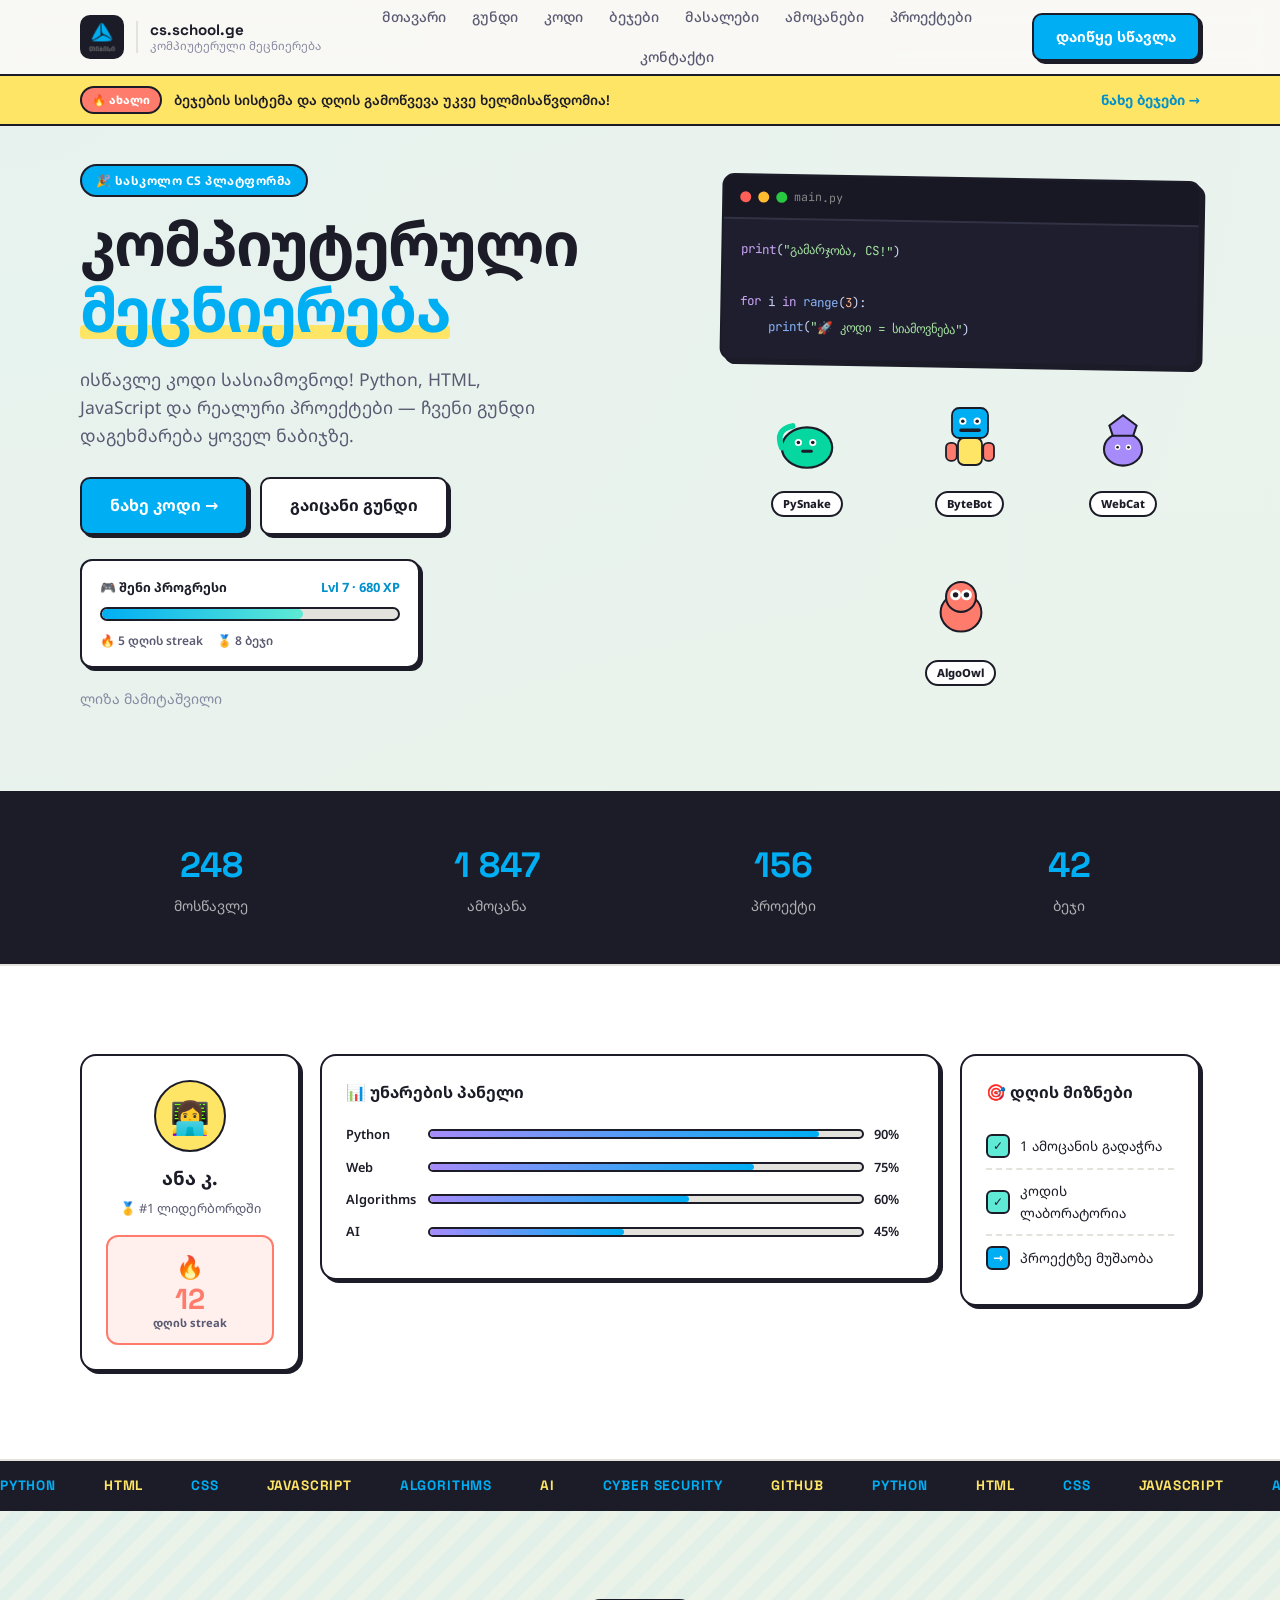
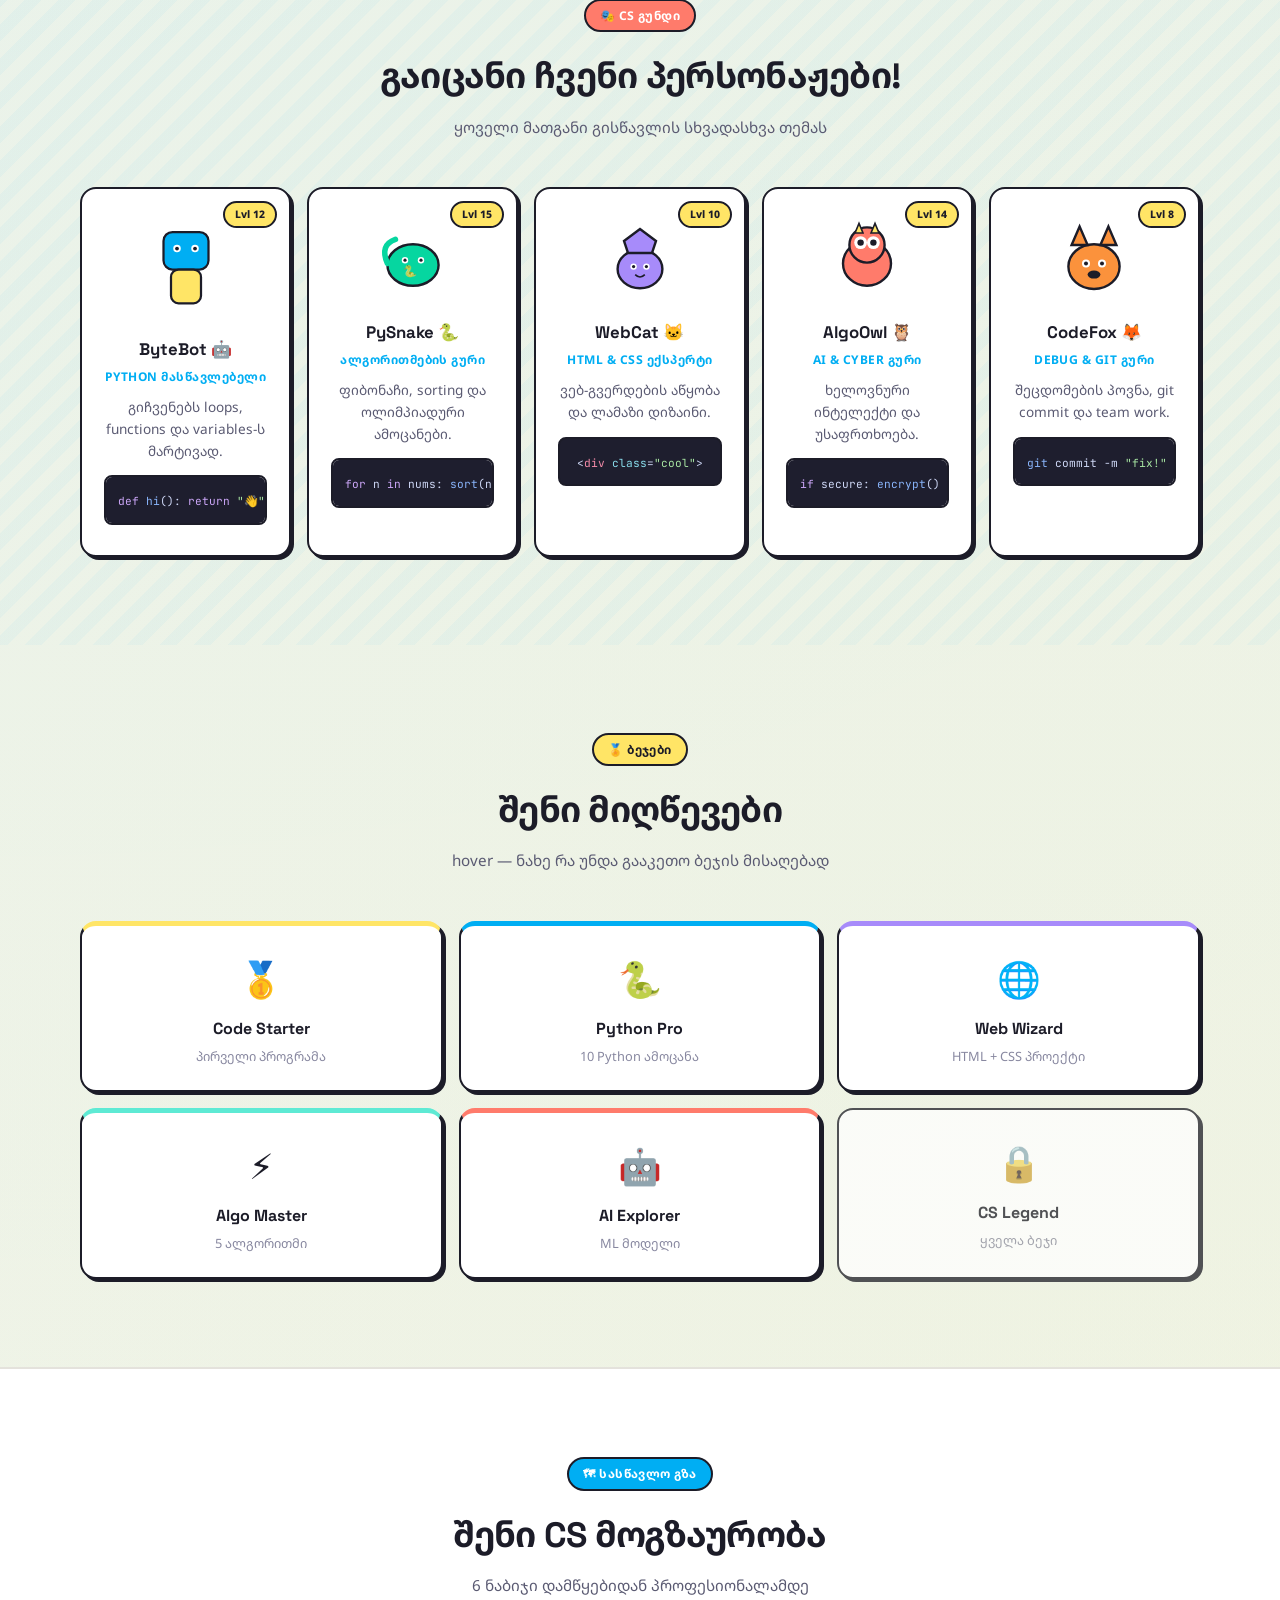
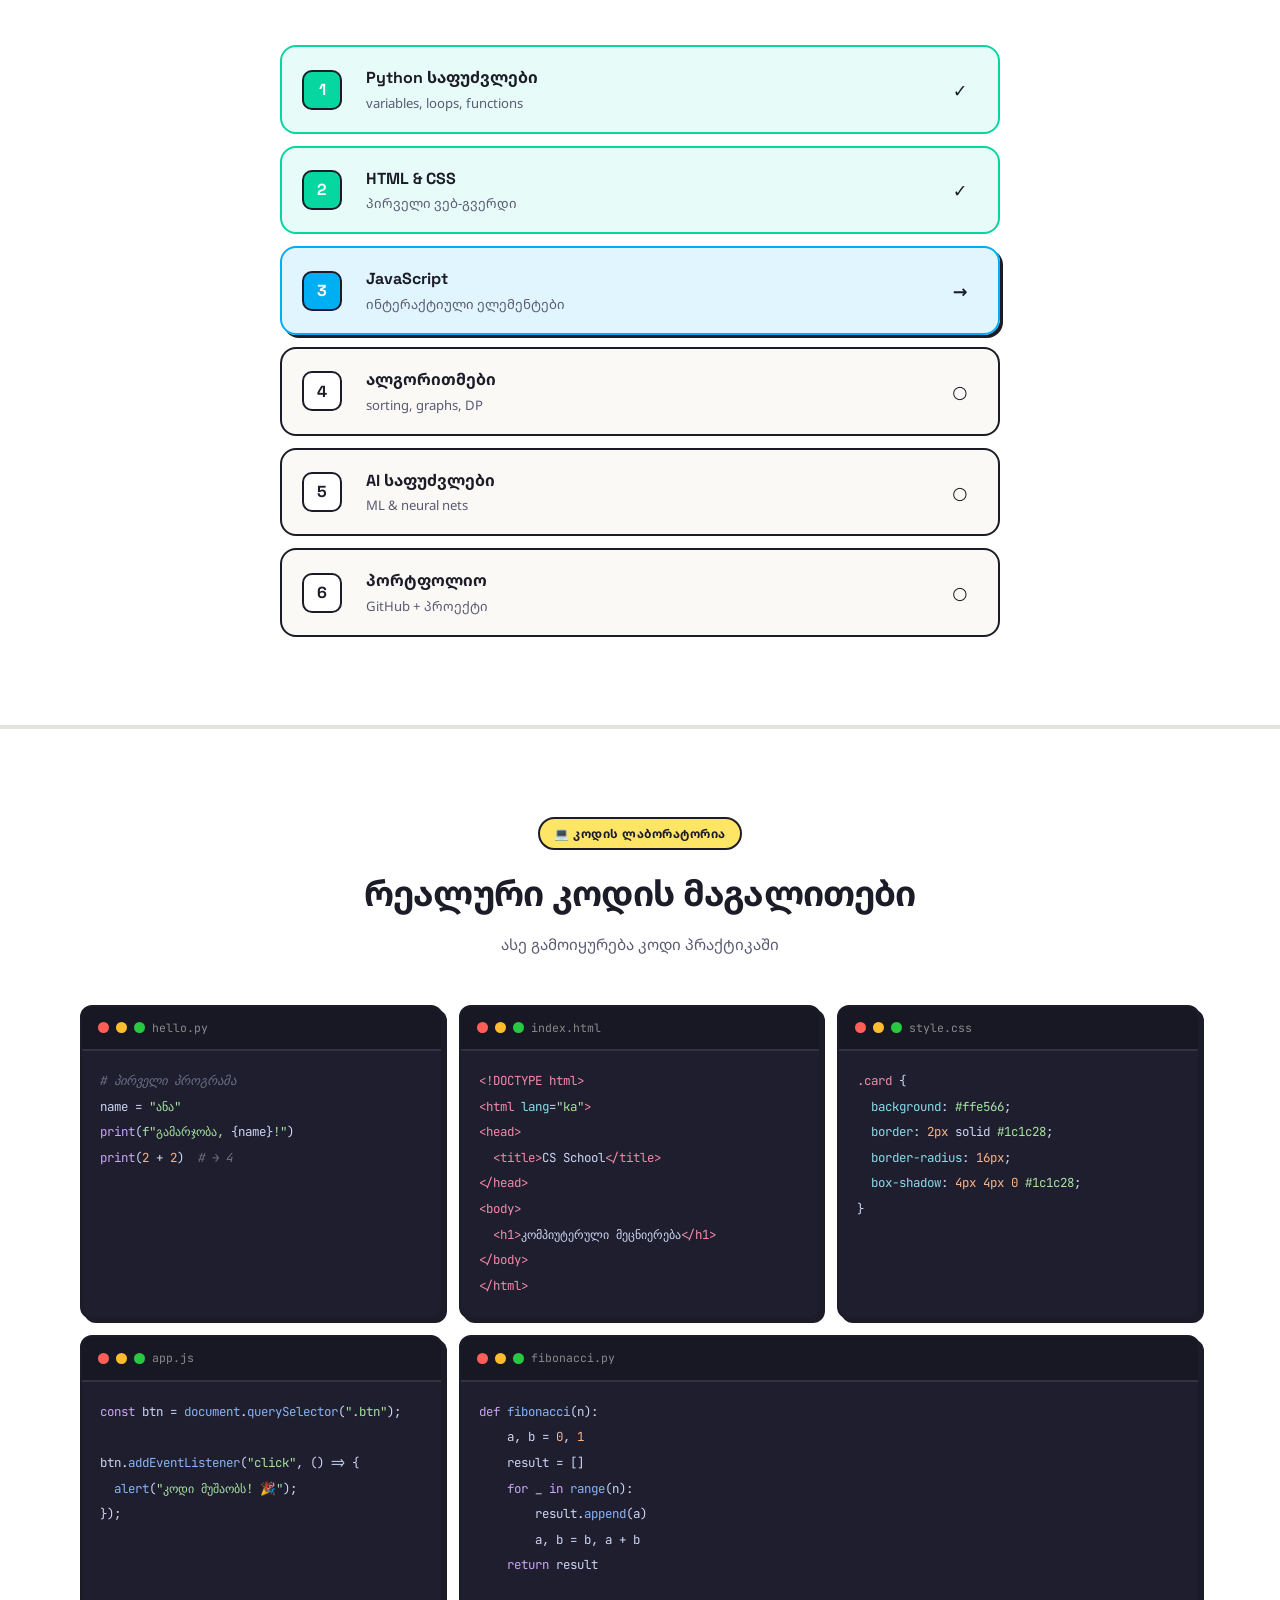
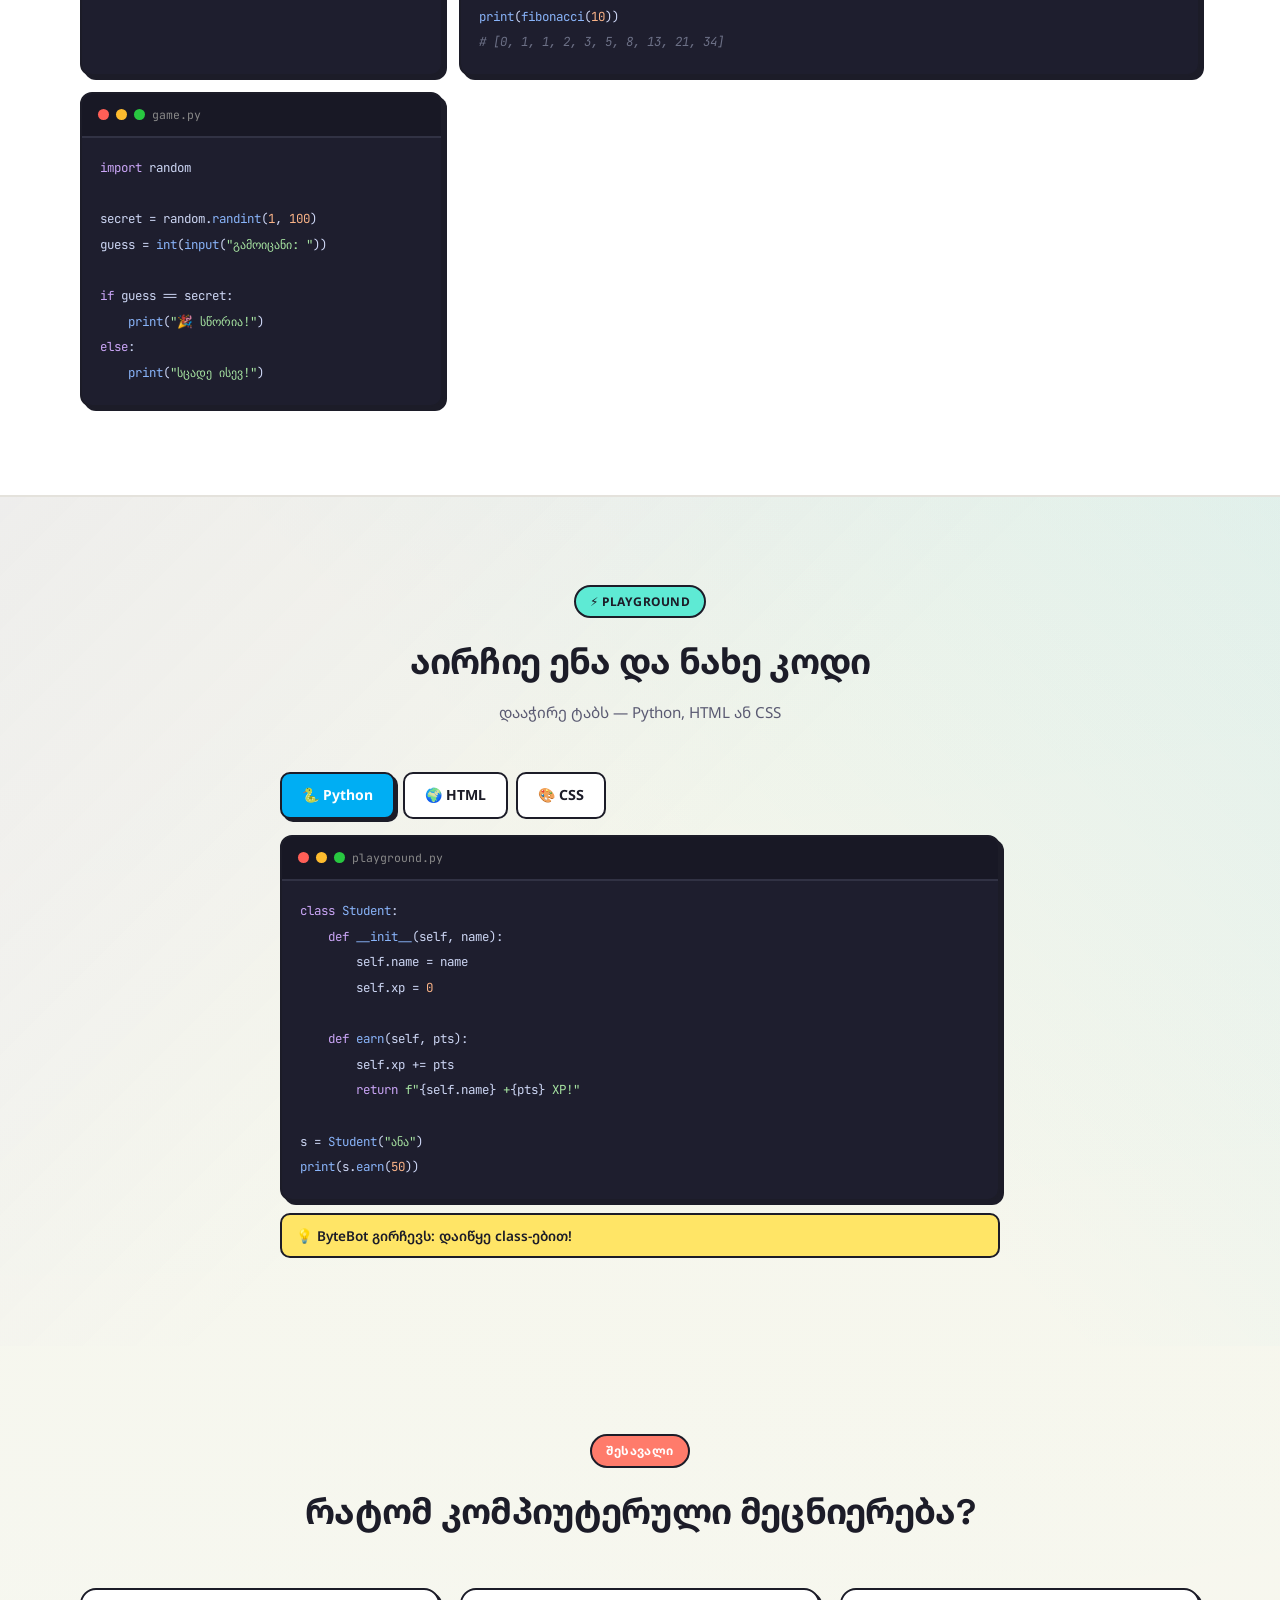
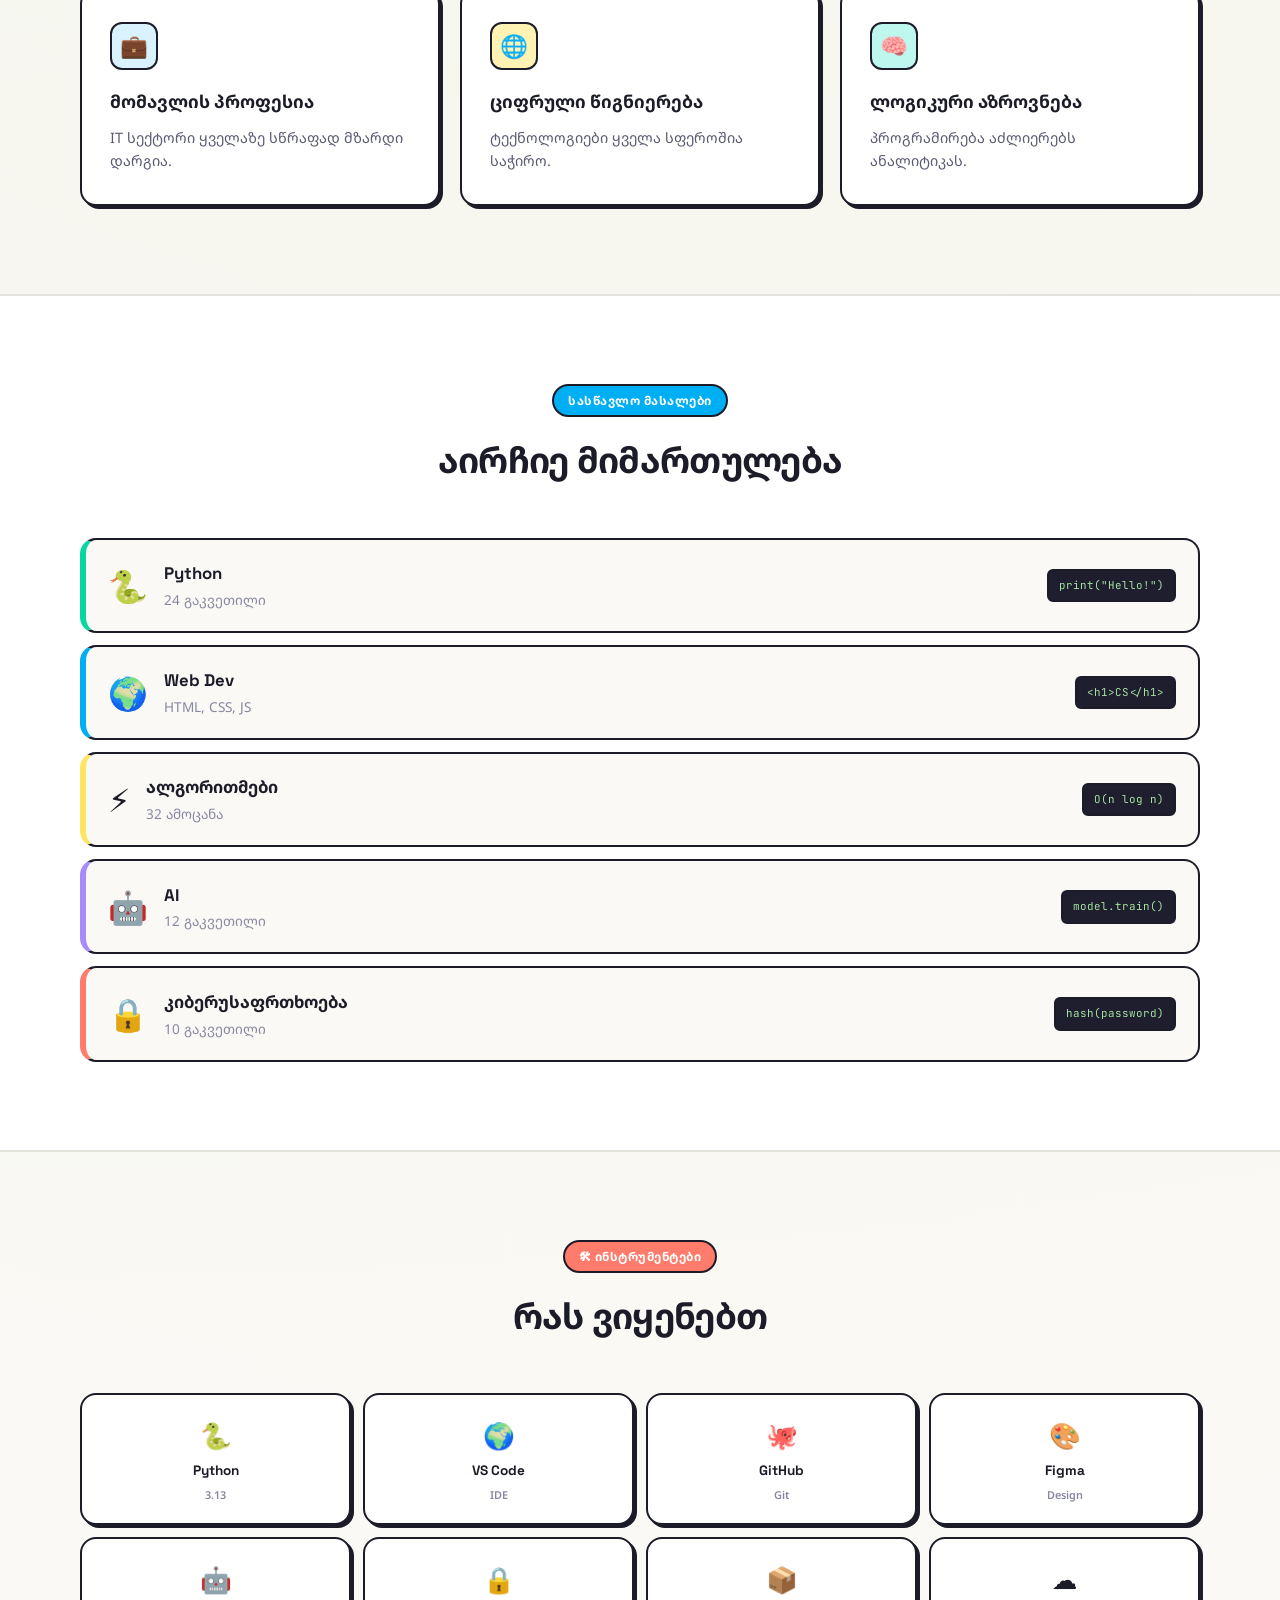
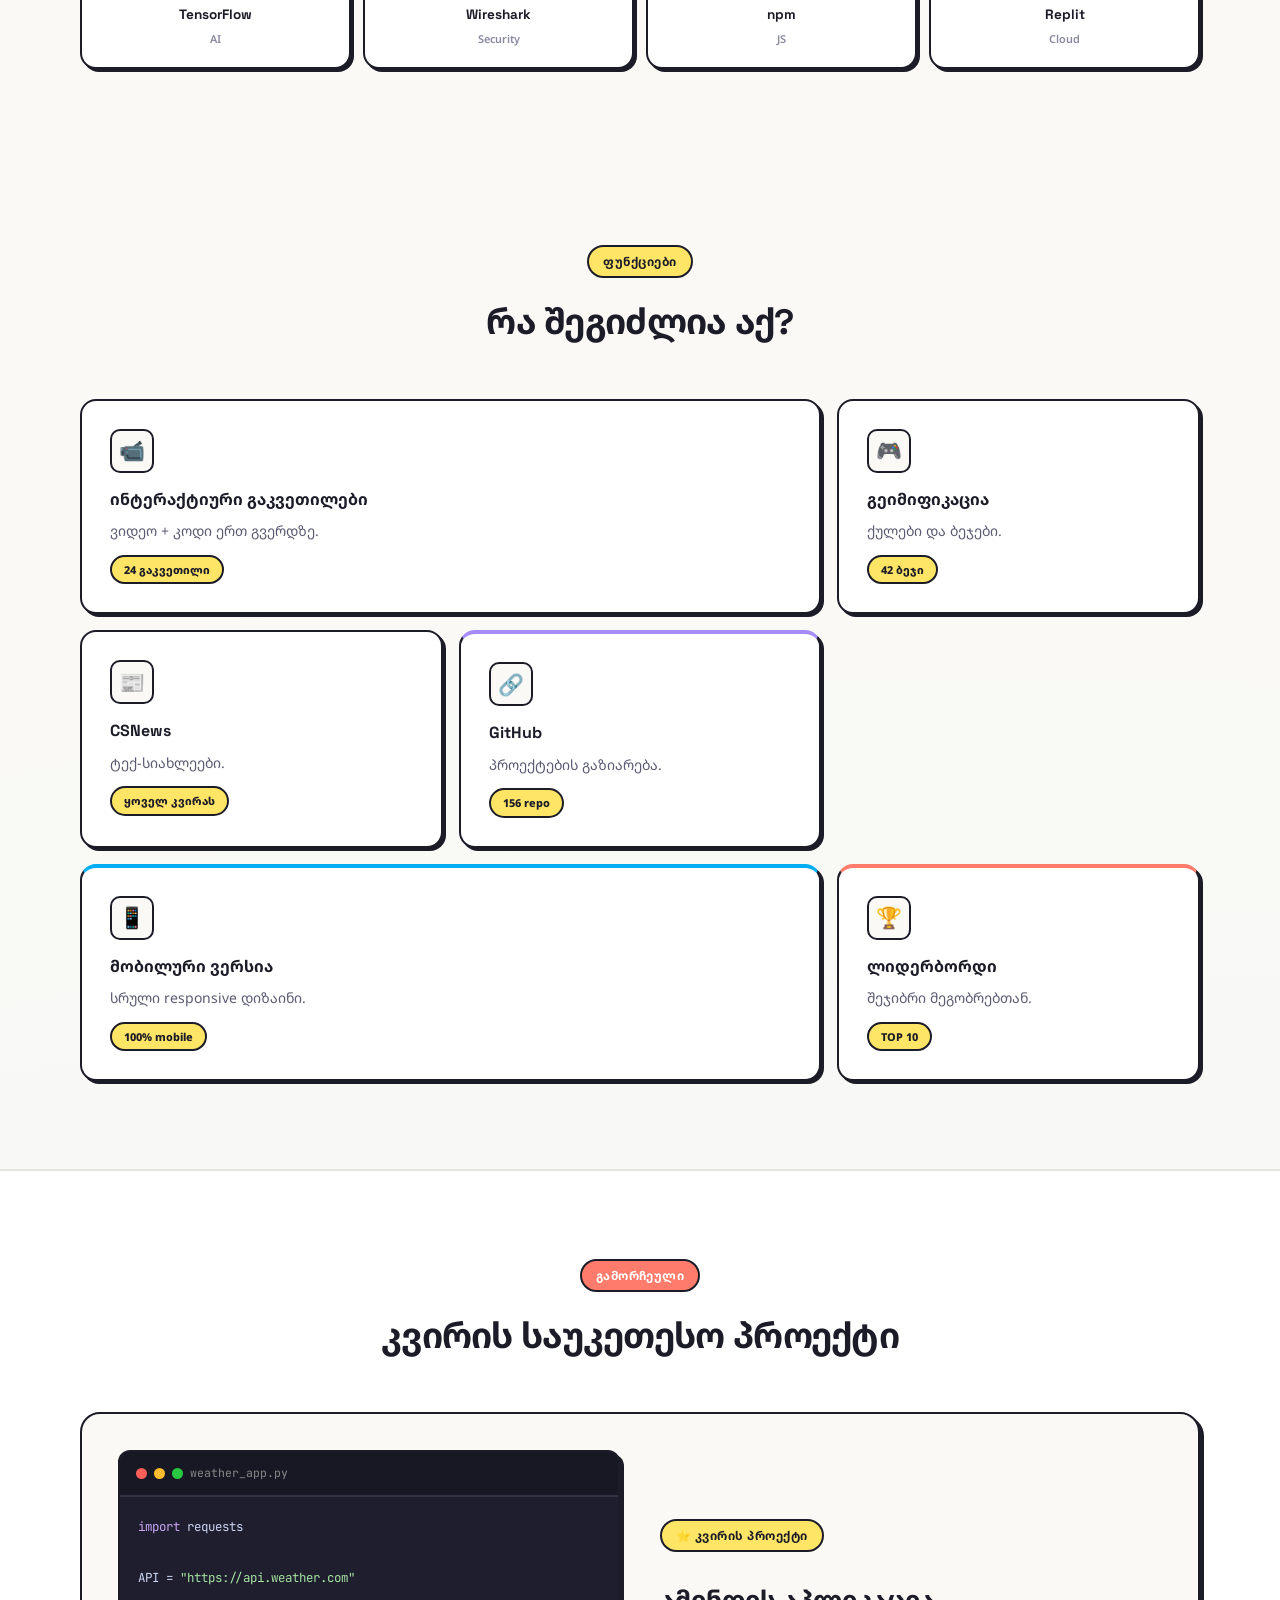
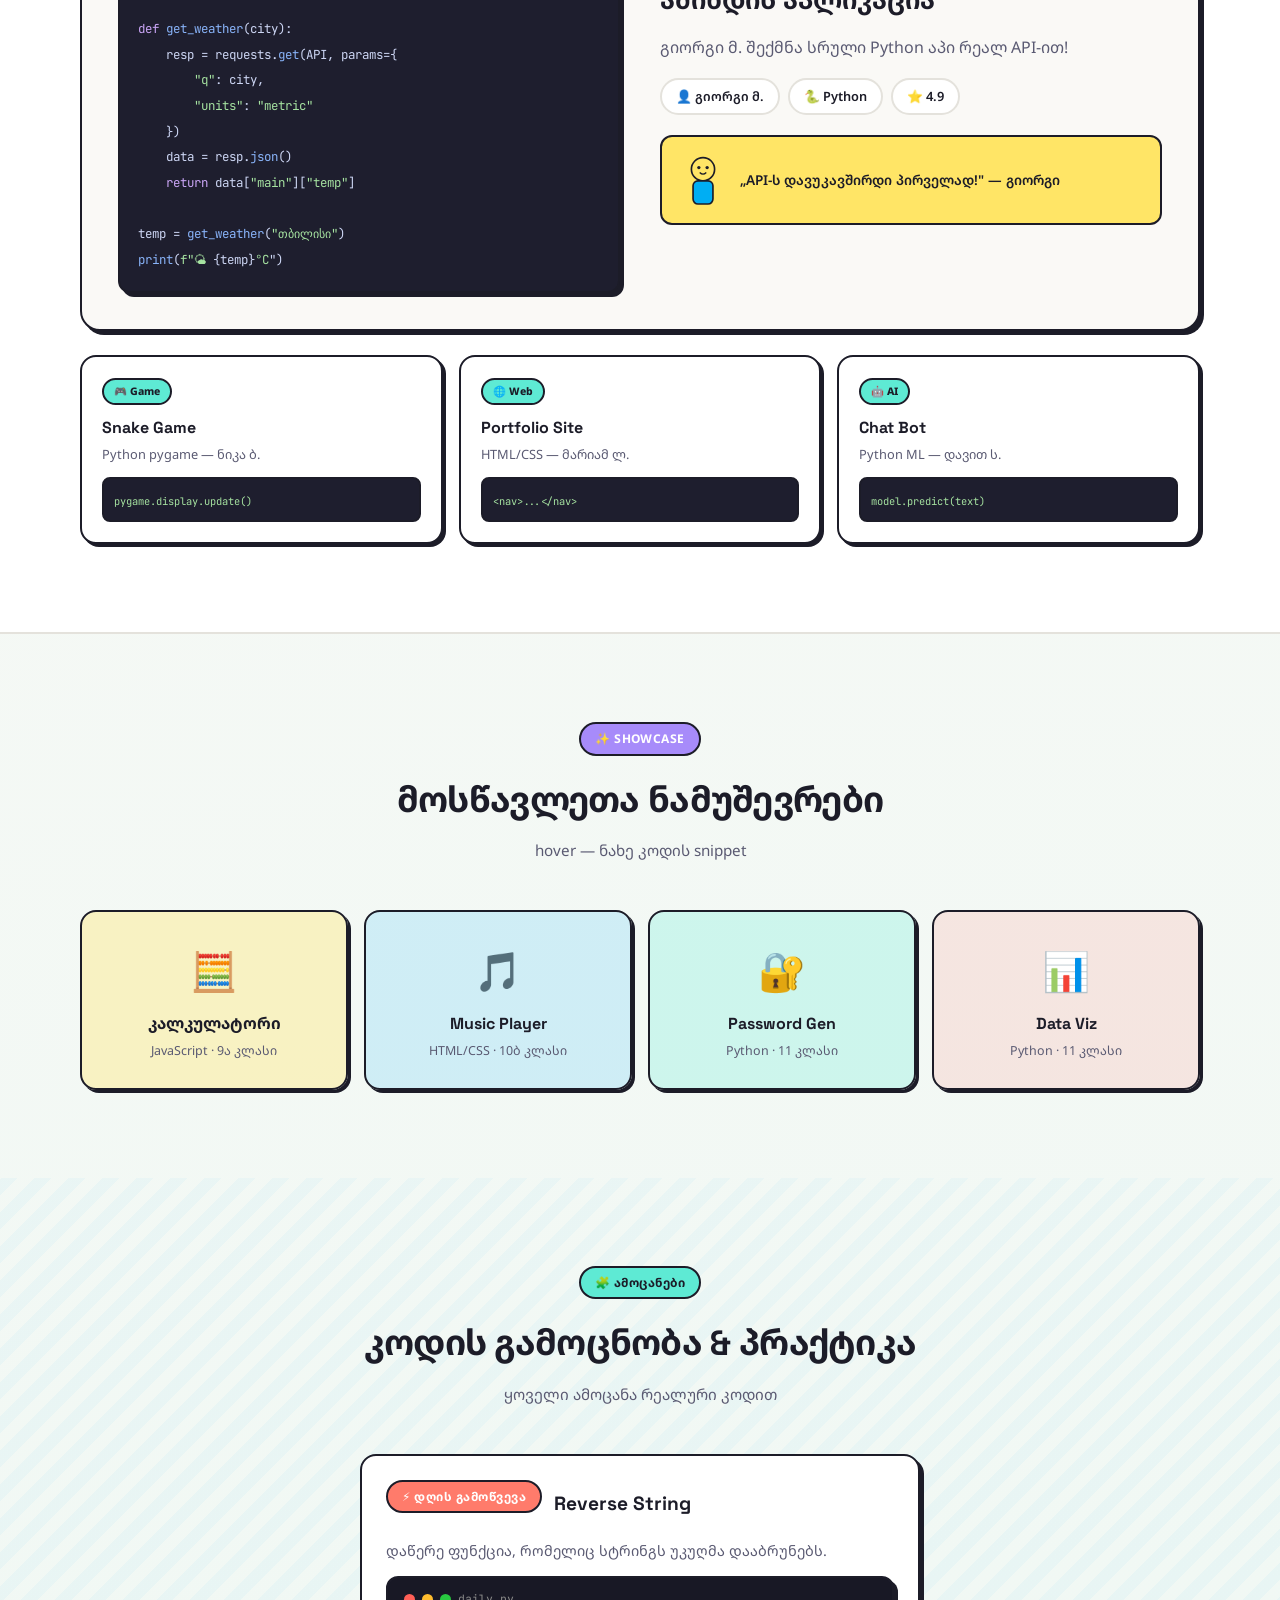
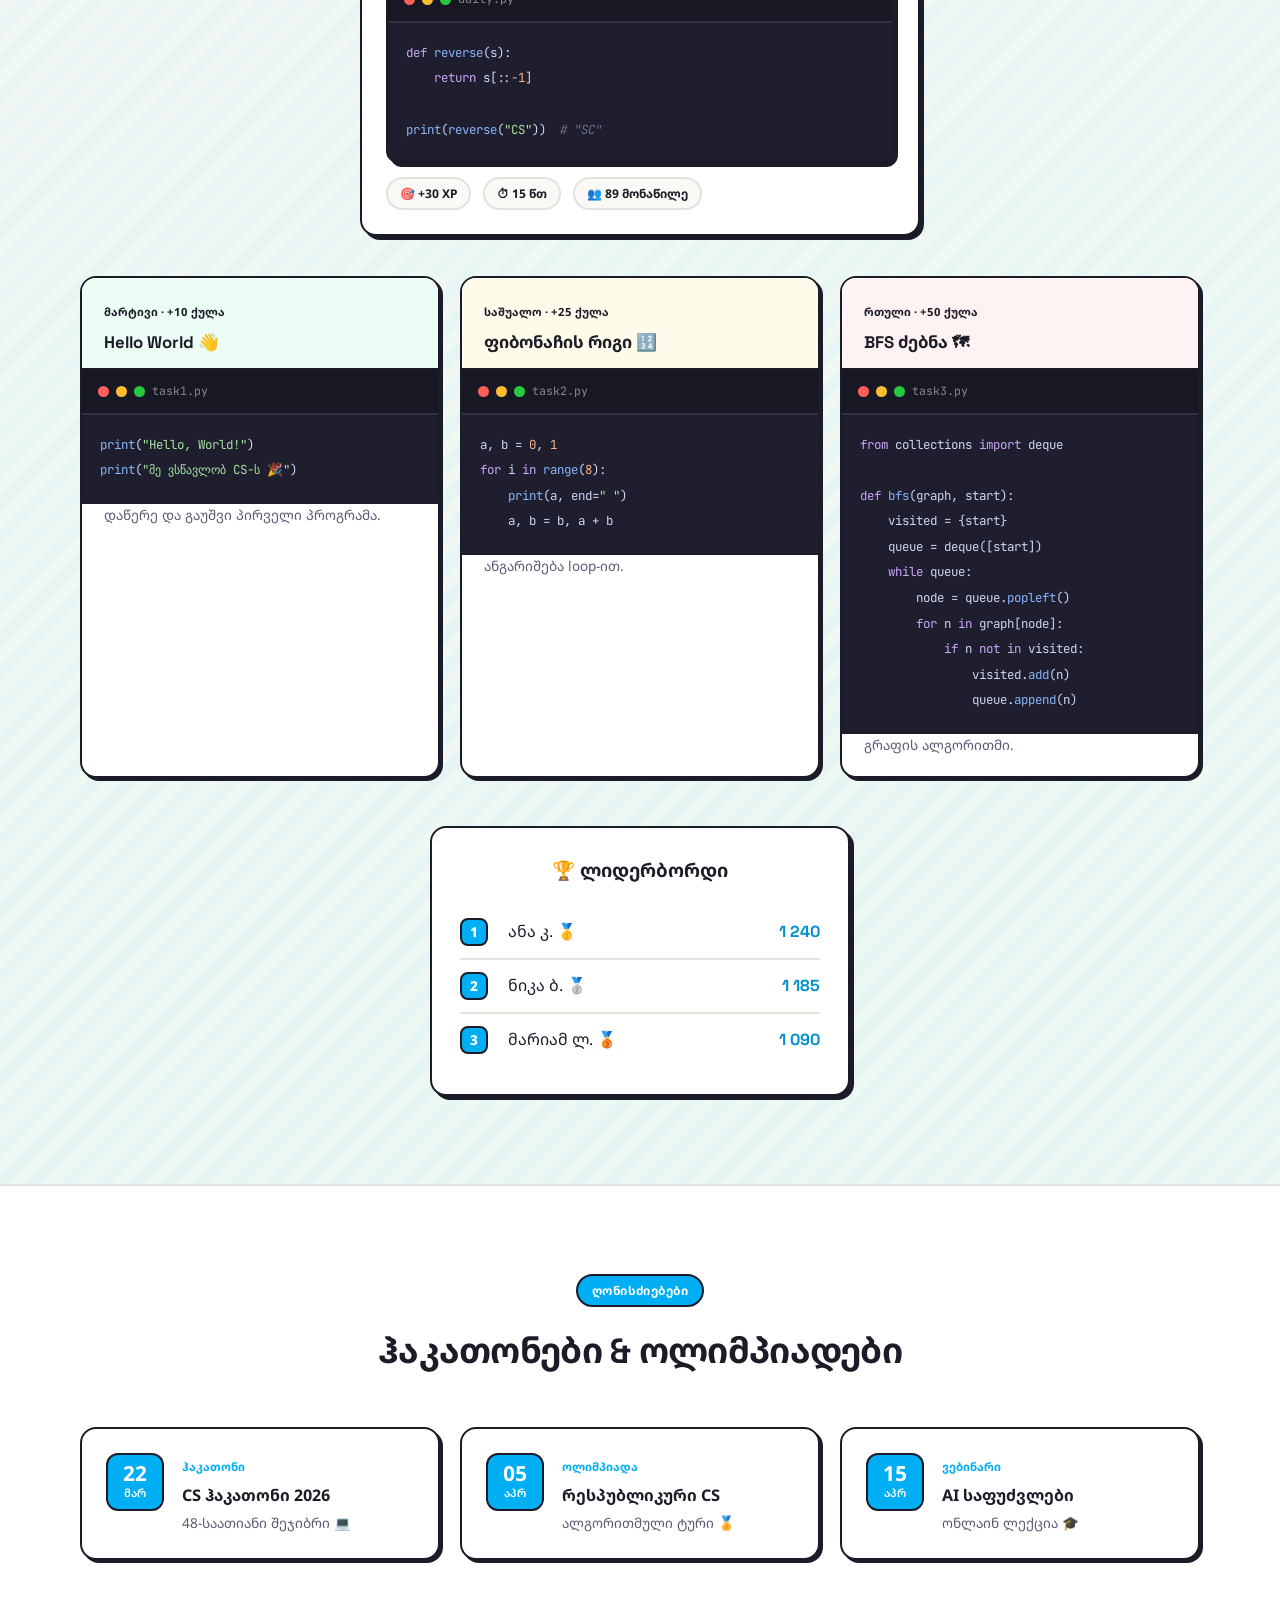
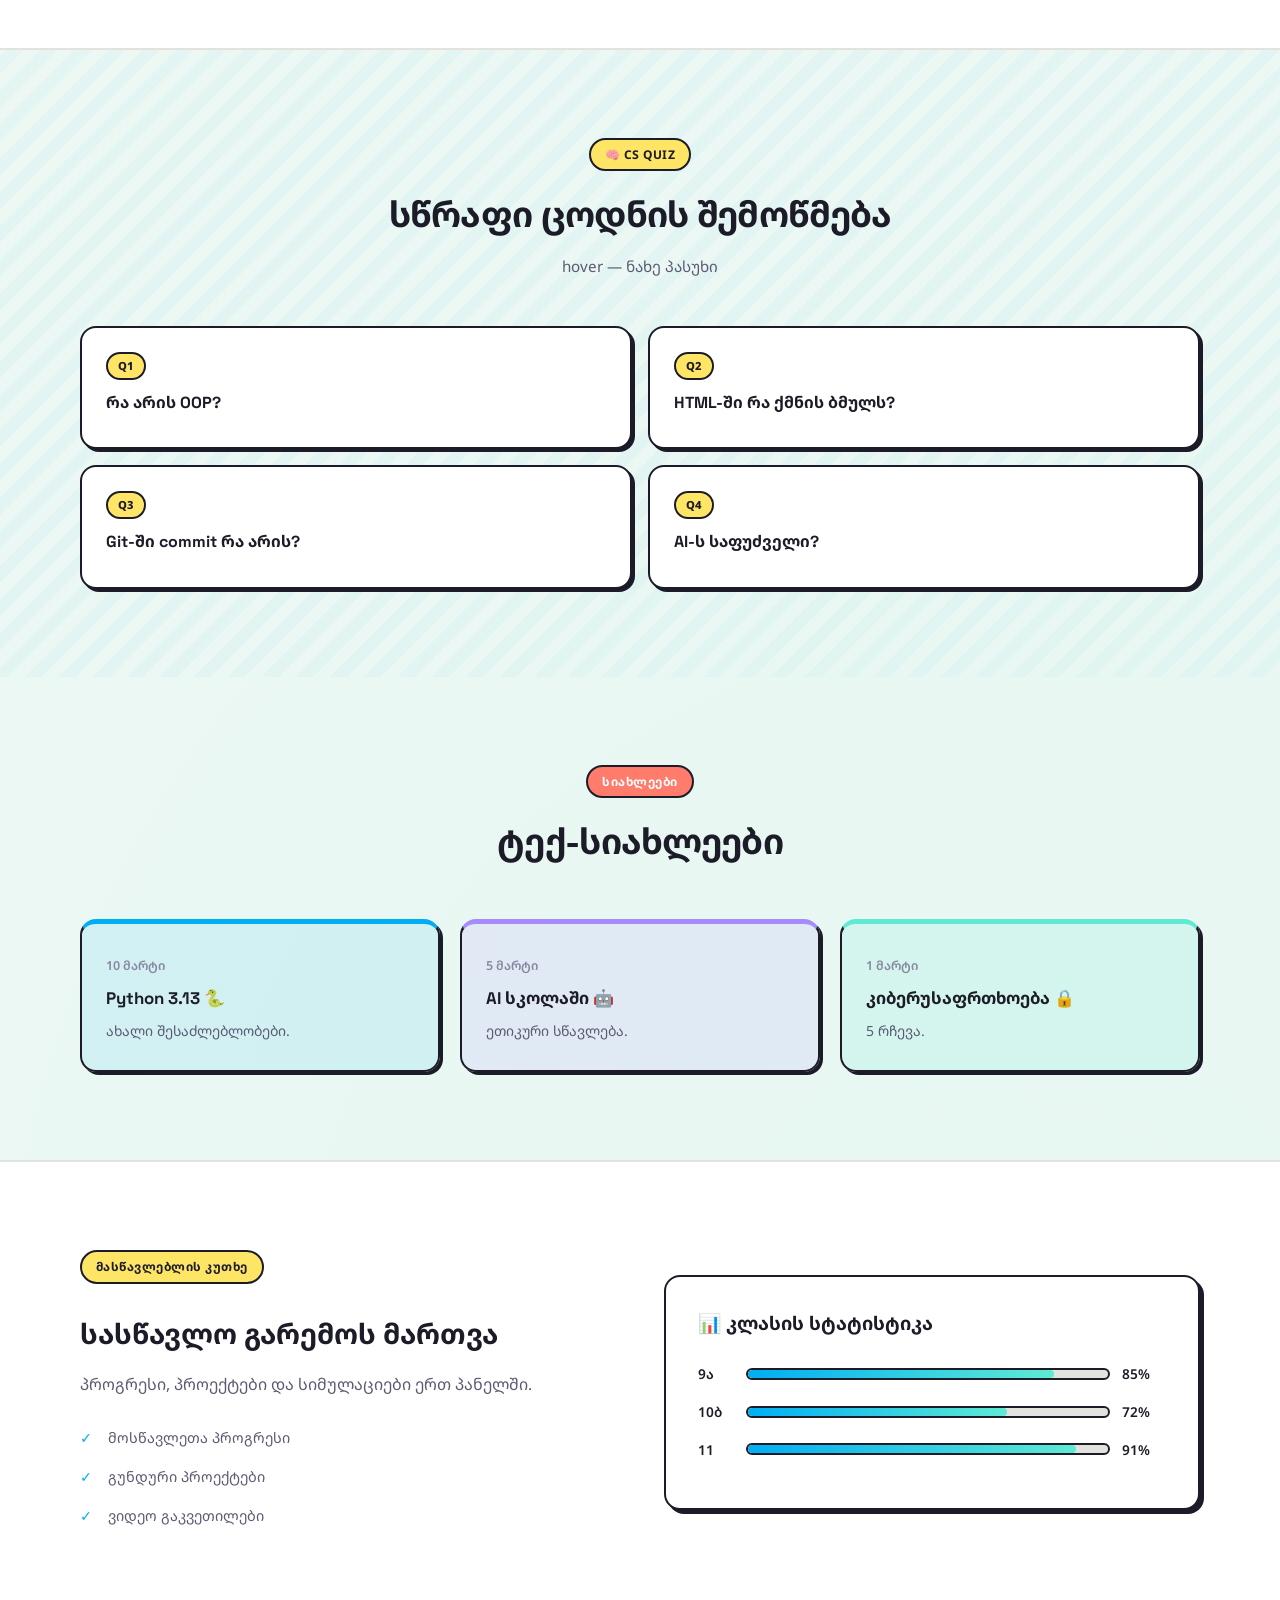
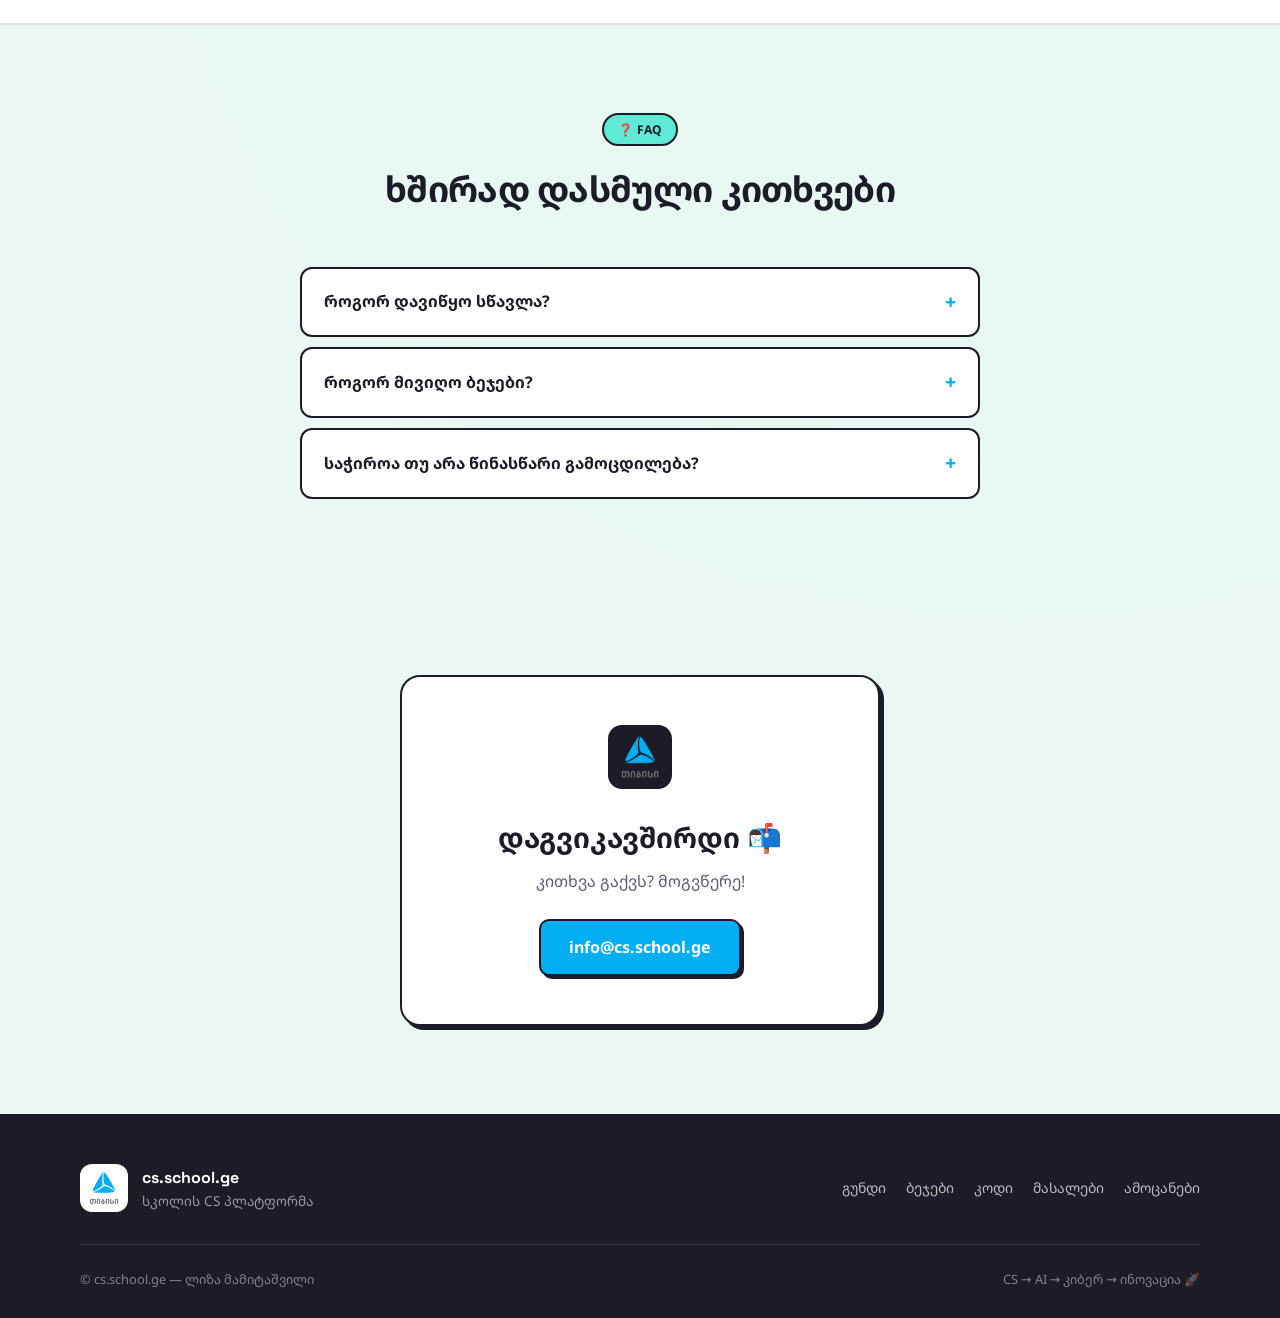
==== commit cc14dac6: "Expand design: dashboard, CodeFox, playground tabs, showcase, quiz, tools" ====
--- a/index.html
+++ b/index.html
@@ -61,6 +61,17 @@
             <a class="btn btn-blue btn-lg" href="#code-lab">ნახე კოდი →</a>
             <a class="btn btn-white btn-lg" href="#crew">გაიცანი გუნდი</a>
           </div>
+          <div class="hero-xp">
+            <div class="hero-xp-head">
+              <span>🎮 შენი პროგრესი</span>
+              <strong>Lvl 7 · 680 XP</strong>
+            </div>
+            <div class="xp-bar"><i style="width:68%"></i></div>
+            <div class="hero-xp-meta">
+              <span>🔥 5 დღის streak</span>
+              <span>🏅 8 ბეჯი</span>
+            </div>
+          </div>
           <p class="author">ლიზა მამიტაშვილი</p>
         </div>
 
@@ -133,10 +144,41 @@
     <!-- STATS -->
     <section class="stats-bar">
       <div class="container stats-grid">
-        <div class="stat-item"><strong>248</strong><span>მოსწავლე</span></div>
-        <div class="stat-item"><strong>1 847</strong><span>ამოცანა</span></div>
-        <div class="stat-item"><strong>156</strong><span>პროექტი</span></div>
-        <div class="stat-item"><strong>42</strong><span>ბეჯი</span></div>
+        <div class="stat-item stat-hover"><strong>248</strong><span>მოსწავლე</span></div>
+        <div class="stat-item stat-hover"><strong>1 847</strong><span>ამოცანა</span></div>
+        <div class="stat-item stat-hover"><strong>156</strong><span>პროექტი</span></div>
+        <div class="stat-item stat-hover"><strong>42</strong><span>ბეჯი</span></div>
+      </div>
+    </section>
+
+    <!-- DASHBOARD -->
+    <section class="section section-soft" id="dashboard">
+      <div class="container dash-layout">
+        <div class="dash-profile">
+          <div class="dash-avatar">👩‍💻</div>
+          <h3>ანა კ.</h3>
+          <p class="dash-rank">🥇 #1 ლიდერბორდში</p>
+          <div class="dash-streak">
+            <span class="streak-fire">🔥</span>
+            <span class="streak-num">12</span>
+            <span class="streak-label">დღის streak</span>
+          </div>
+        </div>
+        <div class="dash-skills">
+          <h3>📊 უნარების პანელი</h3>
+          <div class="skill-row"><span>Python</span><div class="skill-bar"><i style="width:90%"></i></div><span>90%</span></div>
+          <div class="skill-row"><span>Web</span><div class="skill-bar"><i style="width:75%"></i></div><span>75%</span></div>
+          <div class="skill-row"><span>Algorithms</span><div class="skill-bar"><i style="width:60%"></i></div><span>60%</span></div>
+          <div class="skill-row"><span>AI</span><div class="skill-bar"><i style="width:45%"></i></div><span>45%</span></div>
+        </div>
+        <div class="dash-quests">
+          <h3>🎯 დღის მიზნები</h3>
+          <ul class="quest-list">
+            <li class="quest-done"><span>✓</span> 1 ამოცანის გადაჭრა</li>
+            <li class="quest-done"><span>✓</span> კოდის ლაბორატორია</li>
+            <li class="quest-active"><span>→</span> პროექტზე მუშაობა</li>
+          </ul>
+        </div>
       </div>
     </section>
 
@@ -251,6 +293,30 @@
               <p>„ყოველთვის encrypt() — უსაფრთხოება პირველ!"</p>
             </div>
           </article>
+          <article class="crew-card crew-card-fox">
+            <span class="crew-level">Lvl 8</span>
+            <div class="crew-char">
+              <svg viewBox="0 0 100 110" width="80" height="88">
+                <ellipse cx="50" cy="62" rx="32" ry="28" fill="#fb923c" stroke="#1c1c28" stroke-width="3"/>
+                <polygon points="22,35 32,12 42,35" fill="#fb923c" stroke="#1c1c28" stroke-width="3"/>
+                <polygon points="58,35 68,12 78,35" fill="#fb923c" stroke="#1c1c28" stroke-width="3"/>
+                <circle cx="40" cy="58" r="5" fill="#fff"/><circle cx="60" cy="58" r="5" fill="#fff"/>
+                <circle cx="40" cy="58" r="2.5" fill="#1c1c28"/><circle cx="60" cy="58" r="2.5" fill="#1c1c28"/>
+                <ellipse cx="50" cy="72" rx="8" ry="5" fill="#1c1c28"/>
+              </svg>
+            </div>
+            <h3>CodeFox 🦊</h3>
+            <p class="crew-role">Debug & Git გური</p>
+            <p>შეცდომების პოვნა, git commit და team work.</p>
+            <div class="crew-code">
+              <code><span class="c-fn">git</span> commit -m <span class="c-str">"fix!"</span></code>
+            </div>
+            <div class="crew-hover">
+              <span>⚡ 540 XP</span>
+              <span>🏅 7 ბეჯი</span>
+              <p>„bug-ის პოვნა = დეტექტივის საქმე!"</p>
+            </div>
+          </article>
         </div>
       </div>
     </section>
@@ -416,6 +482,74 @@
     <span class="c-fn">print</span>(<span class="c-str">"🎉 სწორია!"</span>)
 <span class="c-kw">else</span>:
     <span class="c-fn">print</span>(<span class="c-str">"სცადე ისევ!"</span>)</code></pre>
+          </div>
+        </div>
+      </div>
+    </section>
+
+    <!-- CODE PLAYGROUND -->
+    <section class="section section-playground" id="playground">
+      <div class="container">
+        <div class="section-top">
+          <span class="tag tag-mint">⚡ Playground</span>
+          <h2>აირჩიე ენა და ნახე კოდი</h2>
+          <p class="section-desc">დააჭირე ტაბს — Python, HTML ან CSS</p>
+        </div>
+        <div class="playground">
+          <input type="radio" name="lang-tab" id="tab-py" class="tab-input" checked>
+          <input type="radio" name="lang-tab" id="tab-html" class="tab-input">
+          <input type="radio" name="lang-tab" id="tab-css" class="tab-input">
+          <div class="tab-bar">
+            <label for="tab-py" class="tab-btn">🐍 Python</label>
+            <label for="tab-html" class="tab-btn">🌍 HTML</label>
+            <label for="tab-css" class="tab-btn">🎨 CSS</label>
+          </div>
+          <div class="tab-panels">
+            <div class="tab-panel panel-py">
+              <div class="code-win">
+                <div class="code-top"><span></span><span></span><span></span> playground.py</div>
+                <pre><code><span class="c-kw">class</span> <span class="c-fn">Student</span>:
+    <span class="c-kw">def</span> <span class="c-fn">__init__</span>(self, name):
+        self.name = name
+        self.xp = <span class="c-num">0</span>
+
+    <span class="c-kw">def</span> <span class="c-fn">earn</span>(self, pts):
+        self.xp += pts
+        <span class="c-kw">return</span> <span class="c-str">f"</span>{self.name}<span class="c-str"> +</span>{pts}<span class="c-str"> XP!"</span>
+
+s = <span class="c-fn">Student</span>(<span class="c-str">"ანა"</span>)
+<span class="c-fn">print</span>(s.<span class="c-fn">earn</span>(<span class="c-num">50</span>))</code></pre>
+              </div>
+              <p class="panel-tip">💡 ByteBot გირჩევს: დაიწყე class-ებით!</p>
+            </div>
+            <div class="tab-panel panel-html">
+              <div class="code-win">
+                <div class="code-top"><span></span><span></span><span></span> page.html</div>
+                <pre><code><span class="c-tag">&lt;section</span> <span class="c-attr">class</span>=<span class="c-str">"hero"</span><span class="c-tag">&gt;</span>
+  <span class="c-tag">&lt;h1&gt;</span>კომპიუტერული მეცნიერება<span class="c-tag">&lt;/h1&gt;</span>
+  <span class="c-tag">&lt;button</span> <span class="c-attr">class</span>=<span class="c-str">"btn"</span><span class="c-tag">&gt;</span>
+    დაიწყე →
+  <span class="c-tag">&lt;/button&gt;</span>
+<span class="c-tag">&lt;/section&gt;</span></code></pre>
+              </div>
+              <p class="panel-tip">💡 WebCat გირჩევს: semantic HTML!</p>
+            </div>
+            <div class="tab-panel panel-css">
+              <div class="code-win">
+                <div class="code-top"><span></span><span></span><span></span> theme.css</div>
+                <pre><code><span class="c-tag">.btn</span> {
+  <span class="c-attr">background</span>: <span class="c-str">#00AEF3</span>;
+  <span class="c-attr">border</span>: <span class="c-num">2px</span> solid <span class="c-str">#1c1c28</span>;
+  <span class="c-attr">box-shadow</span>: <span class="c-num">4px 4px</span> <span class="c-num">0</span> <span class="c-str">#1c1c28</span>;
+  <span class="c-attr">transition</span>: transform <span class="c-num">0.15s</span>;
+}
+
+<span class="c-tag">.btn</span>:hover {
+  <span class="c-attr">transform</span>: translate(<span class="c-num">-2px</span>, <span class="c-num">-2px</span>);
+}</code></pre>
+              </div>
+              <p class="panel-tip">💡 WebCat გირჩევს: neobrutalist shadow!</p>
+            </div>
           </div>
         </div>
       </div>
@@ -473,6 +607,26 @@
       </div>
     </section>
 
+    <!-- TOOLS -->
+    <section class="section" id="tools">
+      <div class="container">
+        <div class="section-top">
+          <span class="tag tag-coral">🛠 ინსტრუმენტები</span>
+          <h2>რას ვიყენებთ</h2>
+        </div>
+        <div class="tools-grid">
+          <div class="tool-chip"><span>🐍</span><strong>Python</strong><small>3.13</small></div>
+          <div class="tool-chip"><span>🌍</span><strong>VS Code</strong><small>IDE</small></div>
+          <div class="tool-chip"><span>🐙</span><strong>GitHub</strong><small>Git</small></div>
+          <div class="tool-chip"><span>🎨</span><strong>Figma</strong><small>Design</small></div>
+          <div class="tool-chip"><span>🤖</span><strong>TensorFlow</strong><small>AI</small></div>
+          <div class="tool-chip"><span>🔒</span><strong>Wireshark</strong><small>Security</small></div>
+          <div class="tool-chip"><span>📦</span><strong>npm</strong><small>JS</small></div>
+          <div class="tool-chip"><span>☁️</span><strong>Replit</strong><small>Cloud</small></div>
+        </div>
+      </div>
+    </section>
+
     <!-- FEATURES -->
     <section class="section" id="features">
       <div class="container">
@@ -562,6 +716,84 @@
             </div>
           </div>
         </div>
+
+        <div class="project-gallery">
+          <article class="mini-project">
+            <span class="mini-tag">🎮 Game</span>
+            <h4>Snake Game</h4>
+            <p>Python pygame — ნიკა ბ.</p>
+            <div class="mini-code"><code>pygame.display.update()</code></div>
+          </article>
+          <article class="mini-project">
+            <span class="mini-tag">🌐 Web</span>
+            <h4>Portfolio Site</h4>
+            <p>HTML/CSS — მარიამ ლ.</p>
+            <div class="mini-code"><code>&lt;nav&gt;...&lt;/nav&gt;</code></div>
+          </article>
+          <article class="mini-project">
+            <span class="mini-tag">🤖 AI</span>
+            <h4>Chat Bot</h4>
+            <p>Python ML — დავით ს.</p>
+            <div class="mini-code"><code>model.predict(text)</code></div>
+          </article>
+        </div>
+      </div>
+    </section>
+
+    <!-- SHOWCASE -->
+    <section class="section" id="showcase">
+      <div class="container">
+        <div class="section-top">
+          <span class="tag tag-purple">✨ Showcase</span>
+          <h2>მოსწავლეთა ნამუშევრები</h2>
+          <p class="section-desc">hover — ნახე კოდის snippet</p>
+        </div>
+        <div class="showcase-grid">
+          <article class="showcase-card sc-yellow">
+            <div class="showcase-face">
+              <span class="showcase-emoji">🧮</span>
+              <h3>კალკულატორი</h3>
+              <p>JavaScript · 9ა კლასი</p>
+            </div>
+            <div class="showcase-back">
+              <code>result = eval(expr)</code>
+              <span>⭐ 4.8</span>
+            </div>
+          </article>
+          <article class="showcase-card sc-blue">
+            <div class="showcase-face">
+              <span class="showcase-emoji">🎵</span>
+              <h3>Music Player</h3>
+              <p>HTML/CSS · 10ბ კლასი</p>
+            </div>
+            <div class="showcase-back">
+              <code>audio.play()</code>
+              <span>⭐ 4.9</span>
+            </div>
+          </article>
+          <article class="showcase-card sc-mint">
+            <div class="showcase-face">
+              <span class="showcase-emoji">🔐</span>
+              <h3>Password Gen</h3>
+              <p>Python · 11 კლასი</p>
+            </div>
+            <div class="showcase-back">
+              <code>secrets.token_hex()</code>
+              <span>⭐ 5.0</span>
+            </div>
+          </article>
+          <article class="showcase-card sc-coral">
+            <div class="showcase-face">
+              <span class="showcase-emoji">📊</span>
+              <h3>Data Viz</h3>
+              <p>Python · 11 კლასი</p>
+            </div>
+            <div class="showcase-back">
+              <code>plt.bar(x, y)</code>
+              <span>⭐ 4.7</span>
+            </div>
+          </article>
+        </div>
       </div>
     </section>
 
@@ -665,6 +897,39 @@
           <article class="event"><time><b>22</b> მარ</time><div><small>ჰაკათონი</small><h3>CS ჰაკათონი 2026</h3><p>48-საათიანი შეჯიბრი 💻</p></div></article>
           <article class="event"><time><b>05</b> აპრ</time><div><small>ოლიმპიადა</small><h3>რესპუბლიკური CS</h3><p>ალგორითმული ტური 🏅</p></div></article>
           <article class="event"><time><b>15</b> აპრ</time><div><small>ვებინარი</small><h3>AI საფუძვლები</h3><p>ონლაინ ლექცია 🎓</p></div></article>
+        </div>
+      </div>
+    </section>
+
+    <!-- QUIZ -->
+    <section class="section section-fun" id="quiz">
+      <div class="container">
+        <div class="section-top">
+          <span class="tag tag-yellow">🧠 CS Quiz</span>
+          <h2>სწრაფი ცოდნის შემოწმება</h2>
+          <p class="section-desc">hover — ნახე პასუხი</p>
+        </div>
+        <div class="quiz-grid">
+          <article class="quiz-card">
+            <span class="quiz-num">Q1</span>
+            <h3>რა არის OOP?</h3>
+            <p class="quiz-answer">Object-Oriented Programming — ობიექტზე ორიენტირებული პროგრამირება</p>
+          </article>
+          <article class="quiz-card">
+            <span class="quiz-num">Q2</span>
+            <h3>HTML-ში რა ქმნის ბმულს?</h3>
+            <p class="quiz-answer">&lt;a href="..."&gt; — anchor tag</p>
+          </article>
+          <article class="quiz-card">
+            <span class="quiz-num">Q3</span>
+            <h3>Git-ში commit რა არის?</h3>
+            <p class="quiz-answer">კოდის ცვლილებების შენახვა ისტორიაში</p>
+          </article>
+          <article class="quiz-card">
+            <span class="quiz-num">Q4</span>
+            <h3>AI-ს საფუძველი?</h3>
+            <p class="quiz-answer">Machine Learning — მონაცემებზე სწავლა</p>
+          </article>
         </div>
       </div>
     </section>
--- a/styles.css
+++ b/styles.css
@@ -436,8 +436,8 @@
 /* Crew */
 .crew-grid {
   display: grid;
-  grid-template-columns: repeat(4, 1fr);
-  gap: 20px;
+  grid-template-columns: repeat(5, 1fr);
+  gap: 16px;
 }
 
 .crew-card {
@@ -1491,16 +1491,542 @@
   color: rgba(255,255,255,0.45);
 }
 
+/* ── Hero XP ── */
+.hero-xp {
+  margin-bottom: 20px;
+  padding: 16px 18px;
+  background: var(--white);
+  border: 2px solid var(--ink);
+  border-radius: 12px;
+  box-shadow: var(--shadow-sm);
+  max-width: 340px;
+}
+
+.hero-xp-head {
+  display: flex;
+  justify-content: space-between;
+  align-items: center;
+  margin-bottom: 10px;
+  font-size: 0.8rem;
+  font-weight: 700;
+}
+
+.hero-xp-head strong { color: var(--tbc-dark); }
+
+.xp-bar {
+  height: 14px;
+  background: var(--line);
+  border: 2px solid var(--ink);
+  border-radius: 100px;
+  overflow: hidden;
+  margin-bottom: 10px;
+}
+
+.xp-bar i {
+  display: block;
+  height: 100%;
+  background: linear-gradient(90deg, var(--tbc), var(--mint));
+  border-radius: 100px;
+}
+
+.hero-xp-meta {
+  display: flex;
+  gap: 14px;
+  font-size: 0.75rem;
+  font-weight: 600;
+  color: var(--ink-soft);
+}
+
+/* ── Stats hover ── */
+.stat-hover {
+  padding: 8px;
+  border-radius: 12px;
+  transition: transform 0.15s, background 0.15s;
+}
+
+.stat-hover:hover {
+  transform: scale(1.05);
+  background: rgba(0, 174, 243, 0.12);
+}
+
+/* ── Dashboard ── */
+.dash-layout {
+  display: grid;
+  grid-template-columns: 220px 1fr 240px;
+  gap: 20px;
+  align-items: start;
+}
+
+.dash-layout > * {
+  min-width: 0;
+}
+
+.dash-profile,
+.dash-skills,
+.dash-quests {
+  padding: 24px;
+  background: var(--white);
+  border: 2px solid var(--ink);
+  border-radius: var(--radius);
+  box-shadow: var(--shadow-sm);
+}
+
+.dash-profile { text-align: center; }
+
+.dash-avatar {
+  width: 72px;
+  height: 72px;
+  margin: 0 auto 12px;
+  display: grid;
+  place-items: center;
+  font-size: 2rem;
+  background: var(--yellow);
+  border: 2px solid var(--ink);
+  border-radius: 50%;
+}
+
+.dash-profile h3 {
+  font-family: var(--display);
+  margin-bottom: 4px;
+}
+
+.dash-rank {
+  font-size: 0.8rem;
+  color: var(--ink-soft);
+  margin-bottom: 16px;
+}
+
+.dash-streak {
+  display: flex;
+  flex-direction: column;
+  align-items: center;
+  padding: 12px;
+  background: rgba(255, 123, 107, 0.12);
+  border: 2px solid var(--coral);
+  border-radius: 12px;
+}
+
+.streak-fire { font-size: 1.4rem; }
+
+.streak-num {
+  font-family: var(--display);
+  font-size: 1.8rem;
+  font-weight: 800;
+  color: var(--coral);
+  line-height: 1;
+}
+
+.streak-label {
+  font-size: 0.7rem;
+  font-weight: 700;
+  color: var(--ink-soft);
+}
+
+.dash-skills h3,
+.dash-quests h3 {
+  font-family: var(--display);
+  font-size: 1rem;
+  margin-bottom: 18px;
+}
+
+.skill-row {
+  display: grid;
+  grid-template-columns: 72px 1fr 40px;
+  align-items: center;
+  gap: 10px;
+  margin-bottom: 12px;
+  font-size: 0.8rem;
+  font-weight: 600;
+}
+
+.skill-bar {
+  height: 10px;
+  background: var(--line);
+  border: 2px solid var(--ink);
+  border-radius: 100px;
+  overflow: hidden;
+}
+
+.skill-bar i {
+  display: block;
+  height: 100%;
+  background: linear-gradient(90deg, var(--purple), var(--tbc));
+  border-radius: 100px;
+}
+
+.quest-list { list-style: none; }
+
+.quest-list li {
+  display: flex;
+  align-items: center;
+  gap: 10px;
+  padding: 10px 0;
+  font-size: 0.85rem;
+  border-bottom: 2px dashed var(--line);
+}
+
+.quest-list li:last-child { border-bottom: none; }
+
+.quest-list li span:first-child {
+  width: 24px;
+  height: 24px;
+  display: grid;
+  place-items: center;
+  font-size: 0.75rem;
+  font-weight: 800;
+  border-radius: 6px;
+  border: 2px solid var(--ink);
+  flex-shrink: 0;
+}
+
+.quest-done span:first-child { background: var(--mint); }
+.quest-active span:first-child { background: var(--tbc); color: var(--white); }
+
+.crew-card-fox:hover { border-color: #fb923c; }
+
+.tag-purple {
+  background: var(--purple);
+  color: var(--white);
+}
+
+/* ── Playground tabs ── */
+.section-playground {
+  background:
+    linear-gradient(135deg, rgba(167, 139, 250, 0.08) 0%, transparent 50%),
+    linear-gradient(225deg, rgba(0, 174, 243, 0.08) 0%, transparent 50%);
+}
+
+.tab-input {
+  position: absolute;
+  opacity: 0;
+  pointer-events: none;
+}
+
+.playground {
+  max-width: 720px;
+  margin-inline: auto;
+}
+
+.tab-bar {
+  display: flex;
+  gap: 8px;
+  margin-bottom: 16px;
+  flex-wrap: wrap;
+}
+
+.tab-btn {
+  padding: 10px 20px;
+  font-weight: 700;
+  font-size: 0.875rem;
+  background: var(--white);
+  border: 2px solid var(--ink);
+  border-radius: 10px;
+  cursor: pointer;
+  transition: transform 0.15s, box-shadow 0.15s, background 0.15s;
+}
+
+.tab-btn:hover {
+  transform: translate(-2px, -2px);
+  box-shadow: var(--shadow-sm);
+}
+
+#tab-py:checked ~ .tab-bar label[for="tab-py"],
+#tab-html:checked ~ .tab-bar label[for="tab-html"],
+#tab-css:checked ~ .tab-bar label[for="tab-css"] {
+  background: var(--tbc);
+  color: var(--white);
+  box-shadow: var(--shadow-sm);
+}
+
+.tab-panel { display: none; }
+
+#tab-py:checked ~ .tab-panels .panel-py,
+#tab-html:checked ~ .tab-panels .panel-html,
+#tab-css:checked ~ .tab-panels .panel-css {
+  display: block;
+  animation: panel-in 0.25s ease;
+}
+
+@keyframes panel-in {
+  from { opacity: 0; transform: translateY(8px); }
+  to { opacity: 1; transform: translateY(0); }
+}
+
+.panel-tip {
+  margin-top: 12px;
+  padding: 10px 14px;
+  font-size: 0.85rem;
+  font-weight: 600;
+  background: var(--yellow);
+  border: 2px solid var(--ink);
+  border-radius: 10px;
+}
+
+/* ── Tools ── */
+.tools-grid {
+  display: grid;
+  grid-template-columns: repeat(4, 1fr);
+  gap: 12px;
+}
+
+.tool-chip {
+  display: flex;
+  flex-direction: column;
+  align-items: center;
+  gap: 4px;
+  padding: 20px 12px;
+  background: var(--white);
+  border: 2px solid var(--ink);
+  border-radius: var(--radius);
+  box-shadow: var(--shadow-sm);
+  transition: transform 0.15s, border-color 0.15s, background 0.15s;
+  text-align: center;
+}
+
+.tool-chip:hover {
+  transform: translate(-3px, -3px) rotate(-2deg);
+  box-shadow: 6px 6px 0 var(--ink);
+  border-color: var(--tbc);
+  background: rgba(0, 174, 243, 0.06);
+}
+
+.tool-chip span:first-child { font-size: 1.6rem; }
+
+.tool-chip strong {
+  font-family: var(--display);
+  font-size: 0.85rem;
+}
+
+.tool-chip small {
+  font-size: 0.68rem;
+  color: var(--ink-muted);
+  font-weight: 600;
+}
+
+/* ── Project gallery ── */
+.project-gallery {
+  display: grid;
+  grid-template-columns: repeat(3, 1fr);
+  gap: 16px;
+  margin-top: 24px;
+}
+
+.mini-project {
+  padding: 20px;
+  background: var(--white);
+  border: 2px solid var(--ink);
+  border-radius: var(--radius);
+  box-shadow: var(--shadow-sm);
+  transition: transform 0.15s, box-shadow 0.15s;
+}
+
+.mini-project:hover {
+  transform: translate(-3px, -3px);
+  box-shadow: 6px 6px 0 var(--ink);
+}
+
+.mini-tag {
+  display: inline-block;
+  padding: 3px 10px;
+  font-size: 0.65rem;
+  font-weight: 800;
+  background: var(--mint);
+  border: 2px solid var(--ink);
+  border-radius: 100px;
+  margin-bottom: 10px;
+}
+
+.mini-project h4 {
+  font-family: var(--display);
+  font-size: 1rem;
+  margin-bottom: 4px;
+}
+
+.mini-project > p {
+  font-size: 0.8rem;
+  color: var(--ink-soft);
+  margin-bottom: 12px;
+}
+
+.mini-code {
+  padding: 8px 10px;
+  background: #1e1e2e;
+  border: 2px solid var(--ink);
+  border-radius: 8px;
+  overflow-x: auto;
+}
+
+.mini-code code {
+  font-family: "JetBrains Mono", monospace;
+  font-size: 0.65rem;
+  color: #a6e3a1;
+  white-space: nowrap;
+}
+
+/* ── Showcase flip ── */
+.showcase-grid {
+  display: grid;
+  grid-template-columns: repeat(4, 1fr);
+  gap: 16px;
+}
+
+.showcase-card {
+  position: relative;
+  min-height: 180px;
+  border: 2px solid var(--ink);
+  border-radius: var(--radius);
+  box-shadow: var(--shadow-sm);
+  overflow: hidden;
+  transition: transform 0.2s, box-shadow 0.2s;
+}
+
+.showcase-card:hover {
+  transform: translate(-3px, -3px);
+  box-shadow: 6px 6px 0 var(--ink);
+}
+
+.showcase-face,
+.showcase-back {
+  padding: 24px 20px;
+  transition: opacity 0.25s;
+}
+
+.showcase-face {
+  height: 100%;
+  display: flex;
+  flex-direction: column;
+  align-items: center;
+  text-align: center;
+  justify-content: center;
+}
+
+.showcase-emoji {
+  font-size: 2.4rem;
+  margin-bottom: 10px;
+  transition: transform 0.2s;
+}
+
+.showcase-card:hover .showcase-emoji {
+  transform: scale(1.15) rotate(-6deg);
+}
+
+.showcase-face h3 {
+  font-family: var(--display);
+  font-size: 1rem;
+  margin-bottom: 4px;
+}
+
+.showcase-face p {
+  font-size: 0.78rem;
+  color: var(--ink-soft);
+}
+
+.showcase-back {
+  position: absolute;
+  inset: 0;
+  display: flex;
+  flex-direction: column;
+  align-items: center;
+  justify-content: center;
+  gap: 10px;
+  background: var(--ink);
+  color: var(--white);
+  opacity: 0;
+  pointer-events: none;
+}
+
+.showcase-card:hover .showcase-back {
+  opacity: 1;
+}
+
+.showcase-back code {
+  font-family: "JetBrains Mono", monospace;
+  font-size: 0.72rem;
+  color: var(--mint);
+  padding: 8px 12px;
+  background: rgba(255,255,255,0.08);
+  border-radius: 8px;
+  border: 1px solid rgba(255,255,255,0.15);
+}
+
+.showcase-back span {
+  font-weight: 800;
+  color: var(--yellow);
+}
+
+.sc-yellow { background: rgba(255, 229, 102, 0.35); }
+.sc-blue { background: rgba(0, 174, 243, 0.15); }
+.sc-mint { background: rgba(94, 234, 212, 0.25); }
+.sc-coral { background: rgba(255, 123, 107, 0.15); }
+
+/* ── Quiz cards ── */
+.quiz-grid {
+  display: grid;
+  grid-template-columns: repeat(2, 1fr);
+  gap: 16px;
+}
+
+.quiz-card {
+  padding: 24px;
+  background: var(--white);
+  border: 2px solid var(--ink);
+  border-radius: var(--radius);
+  box-shadow: var(--shadow-sm);
+  transition: transform 0.15s, border-color 0.15s;
+  overflow: hidden;
+}
+
+.quiz-card:hover {
+  transform: translate(-2px, -2px);
+  border-color: var(--tbc);
+  box-shadow: 6px 6px 0 var(--ink);
+}
+
+.quiz-num {
+  display: inline-block;
+  padding: 3px 10px;
+  font-size: 0.7rem;
+  font-weight: 800;
+  background: var(--yellow);
+  border: 2px solid var(--ink);
+  border-radius: 100px;
+  margin-bottom: 10px;
+}
+
+.quiz-card h3 {
+  font-family: var(--display);
+  font-size: 1rem;
+  margin-bottom: 8px;
+}
+
+.quiz-answer {
+  max-height: 0;
+  overflow: hidden;
+  opacity: 0;
+  font-size: 0.85rem;
+  color: var(--tbc-dark);
+  font-weight: 600;
+  transition: max-height 0.3s, opacity 0.25s, margin 0.25s;
+  margin-top: 0;
+}
+
+.quiz-card:hover .quiz-answer {
+  max-height: 80px;
+  opacity: 1;
+  margin-top: 8px;
+}
+
 /* ── Responsive ── */
 @media (max-width: 1100px) {
   .hero-layout,
   .project-spotlight,
-  .teacher-split { grid-template-columns: 1fr; }
+  .teacher-split,
+  .dash-layout { grid-template-columns: 1fr; }
 
   .hero-scene { margin-top: 8px; }
 
   .grid-3 { grid-template-columns: 1fr 1fr; }
-  .crew-grid { grid-template-columns: 1fr 1fr; }
+  .crew-grid { grid-template-columns: repeat(2, 1fr); }
   .badge-grid { grid-template-columns: 1fr 1fr; }
   .code-mosaic { grid-template-columns: 1fr 1fr; }
   .code-win-wide { grid-column: span 1; }
@@ -1508,6 +2034,10 @@
   .features-grid { grid-template-columns: 1fr 1fr; }
   .feature.f-wide { grid-column: span 1; }
   .stats-grid { grid-template-columns: repeat(2, 1fr); }
+  .tools-grid { grid-template-columns: repeat(2, 1fr); }
+  .showcase-grid { grid-template-columns: 1fr 1fr; }
+  .project-gallery { grid-template-columns: 1fr; }
+  .quiz-grid { grid-template-columns: 1fr; }
 }
 
 @media (max-width: 1024px) {
@@ -1550,7 +2080,9 @@
   .code-mosaic,
   .task-cards,
   .features-grid,
-  .stats-grid { grid-template-columns: 1fr; }
+  .stats-grid,
+  .tools-grid,
+  .showcase-grid { grid-template-columns: 1fr; }
 
   .hero-chars { gap: 12px; }
   .char-interactive { padding: 8px 10px; }
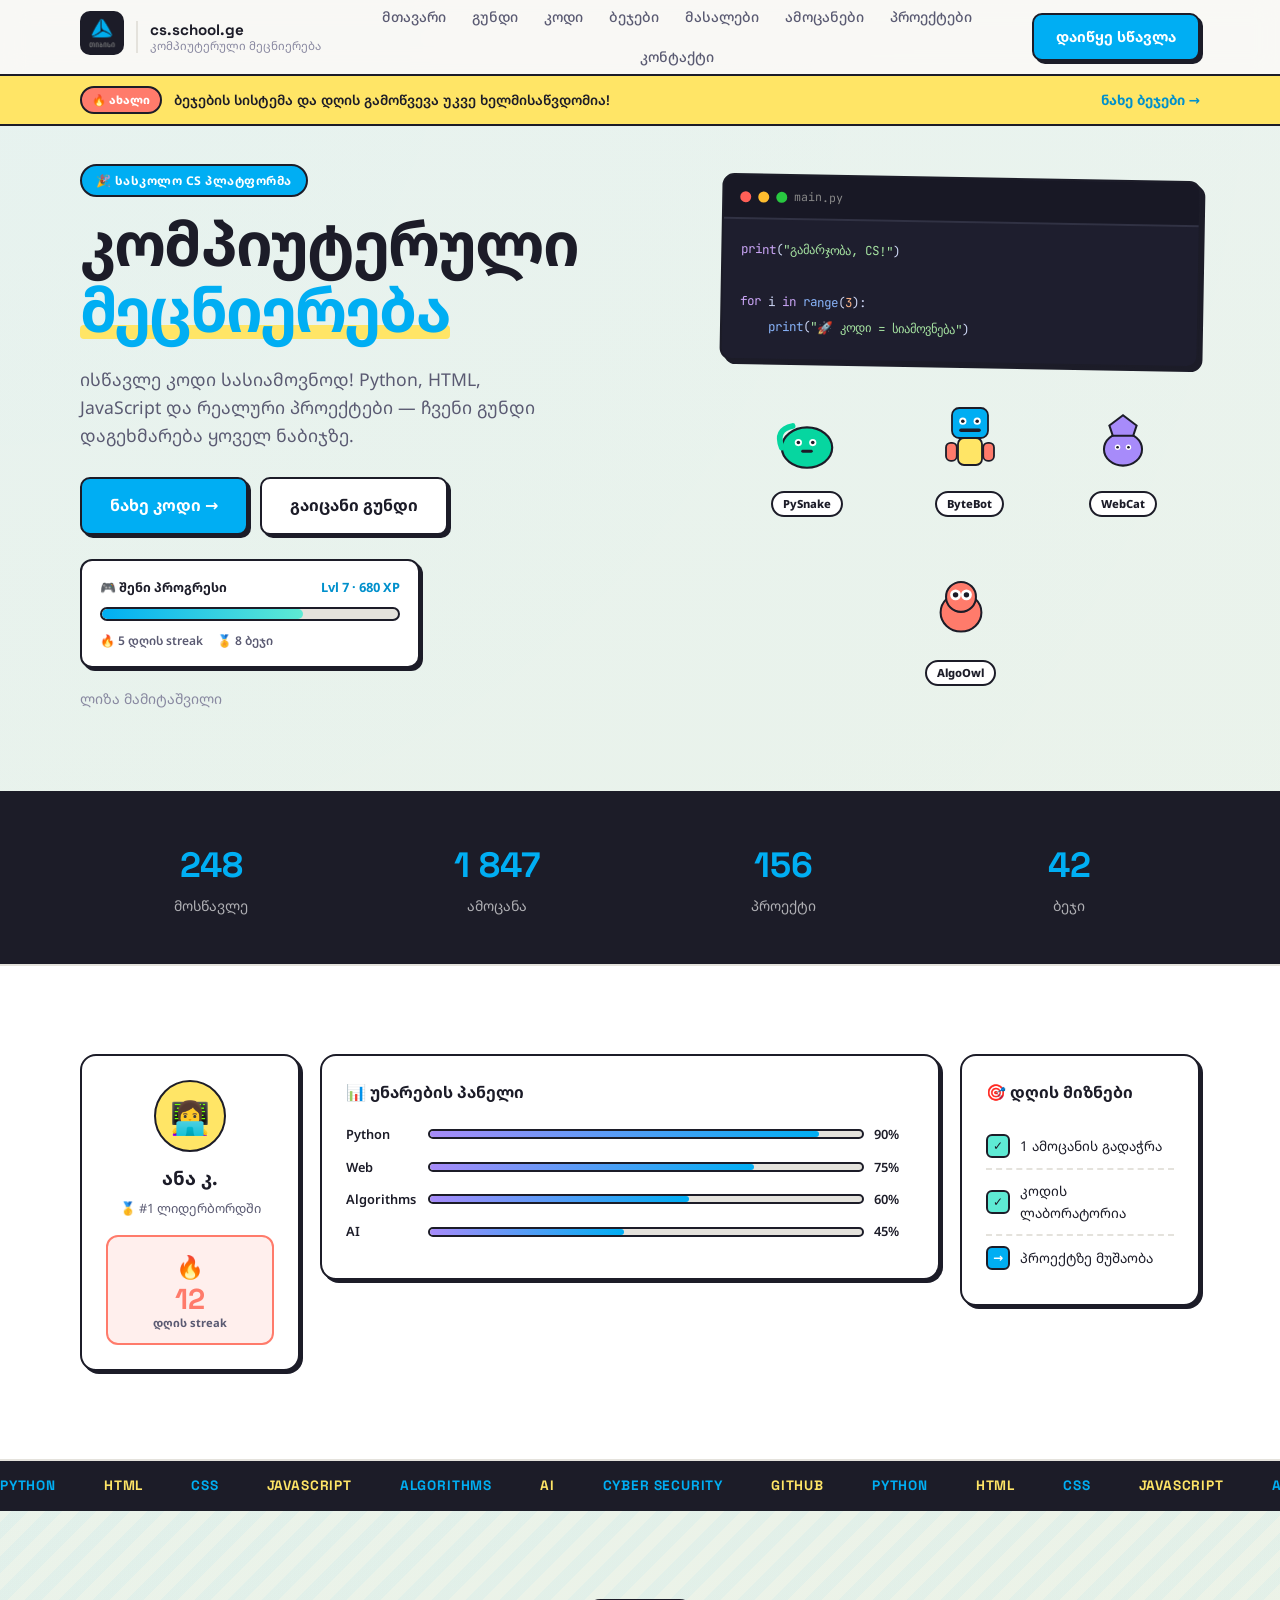
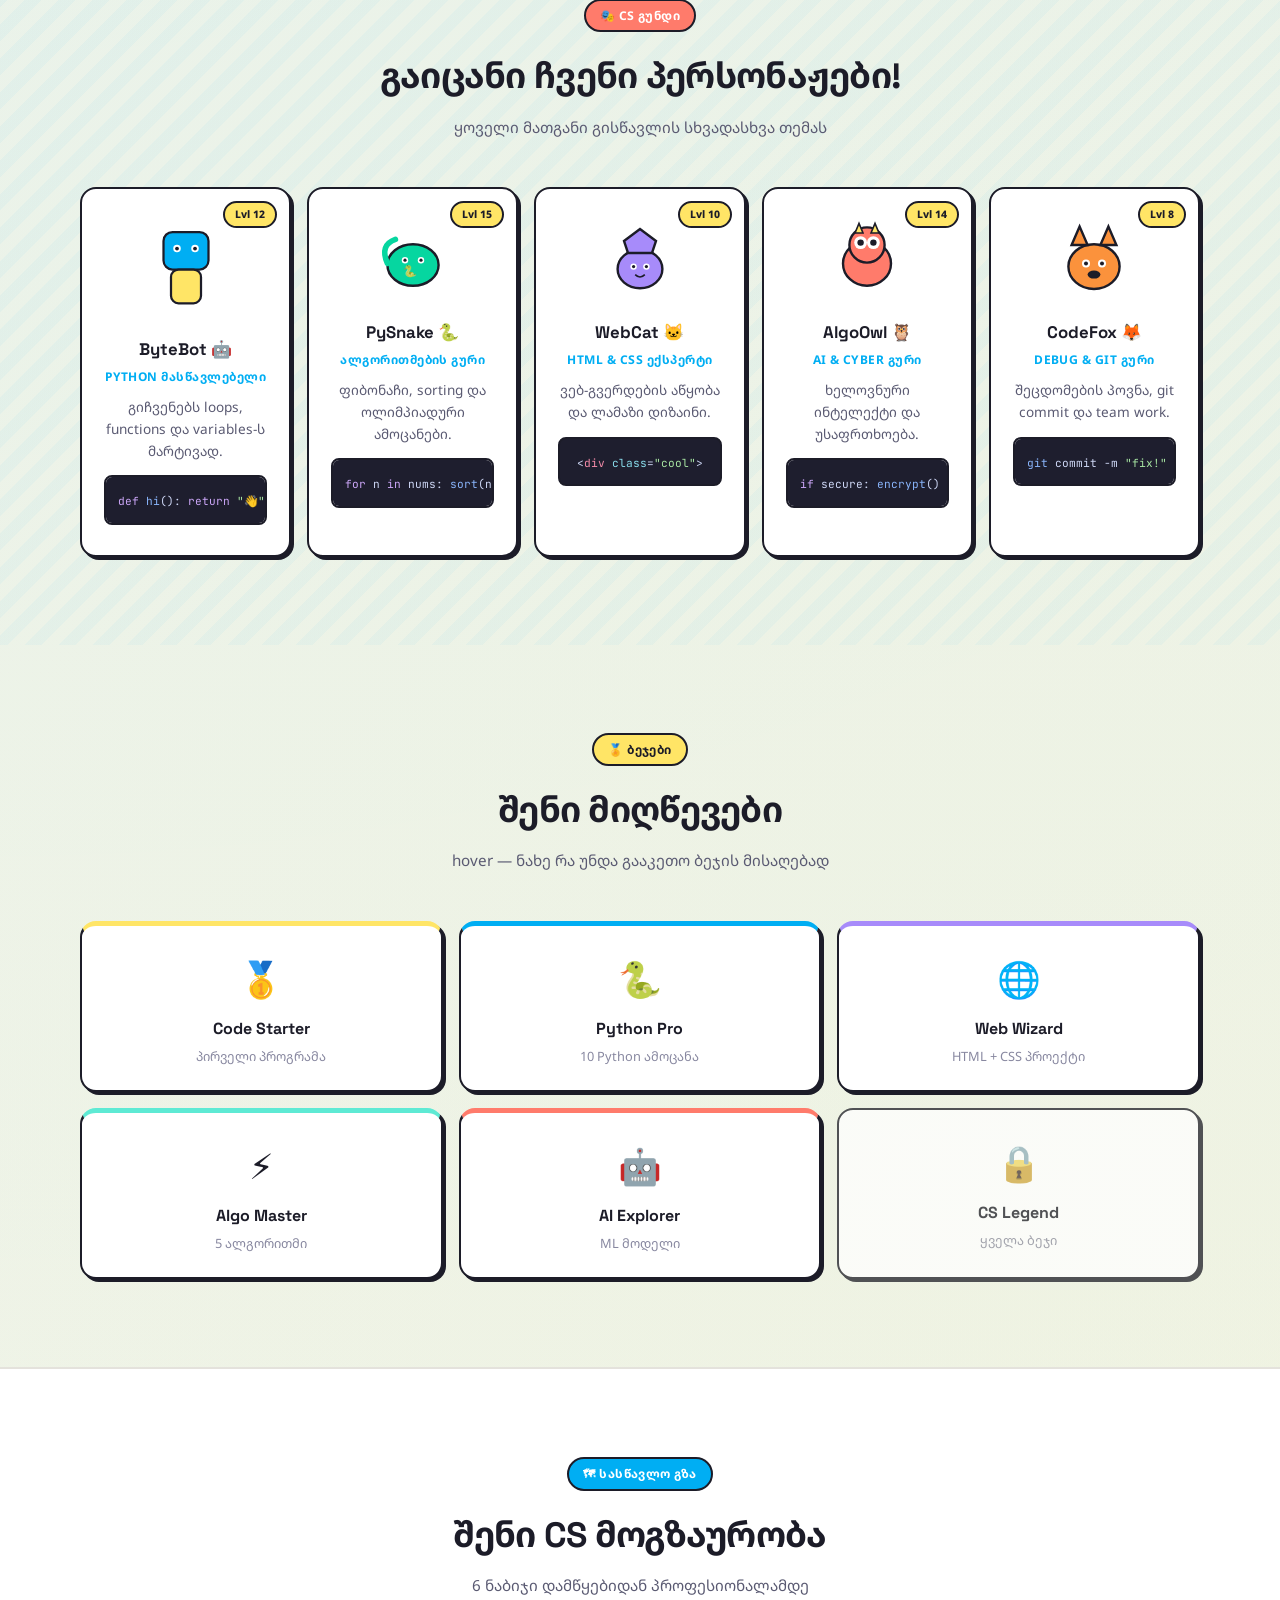
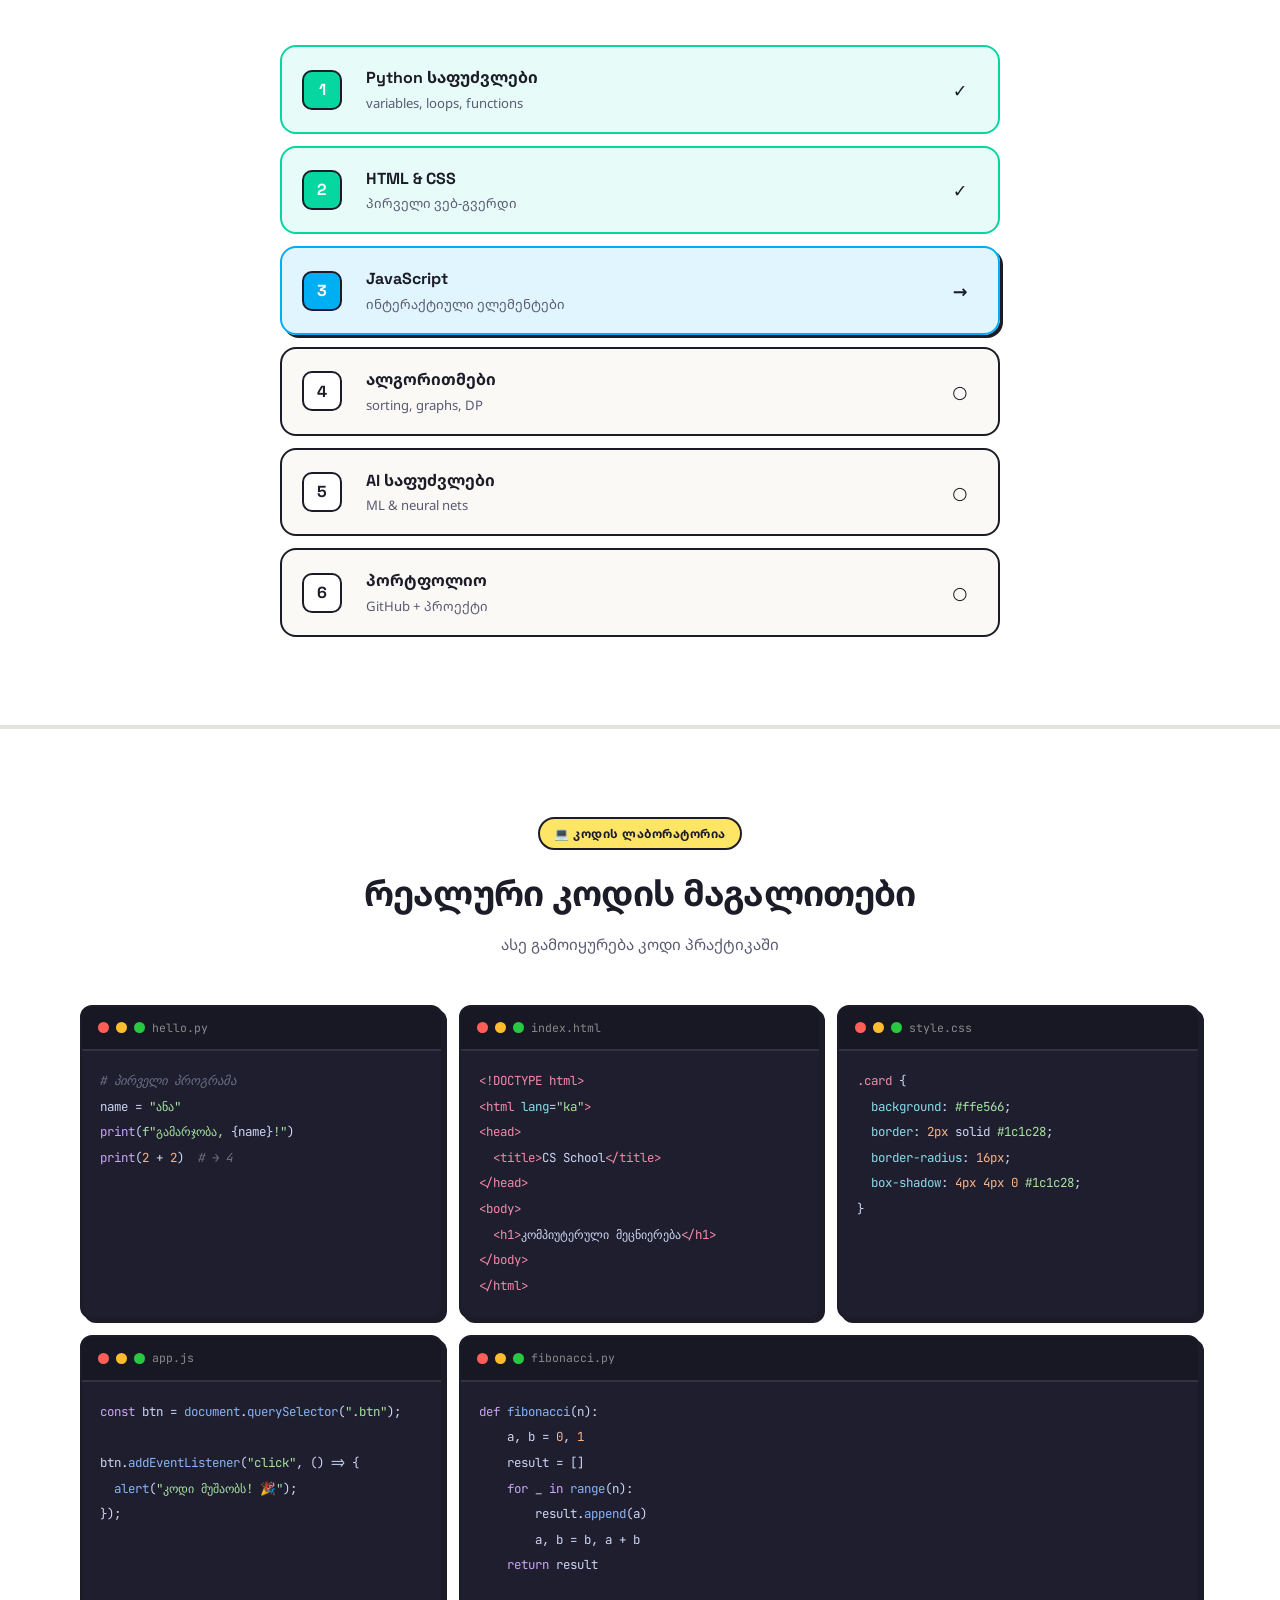
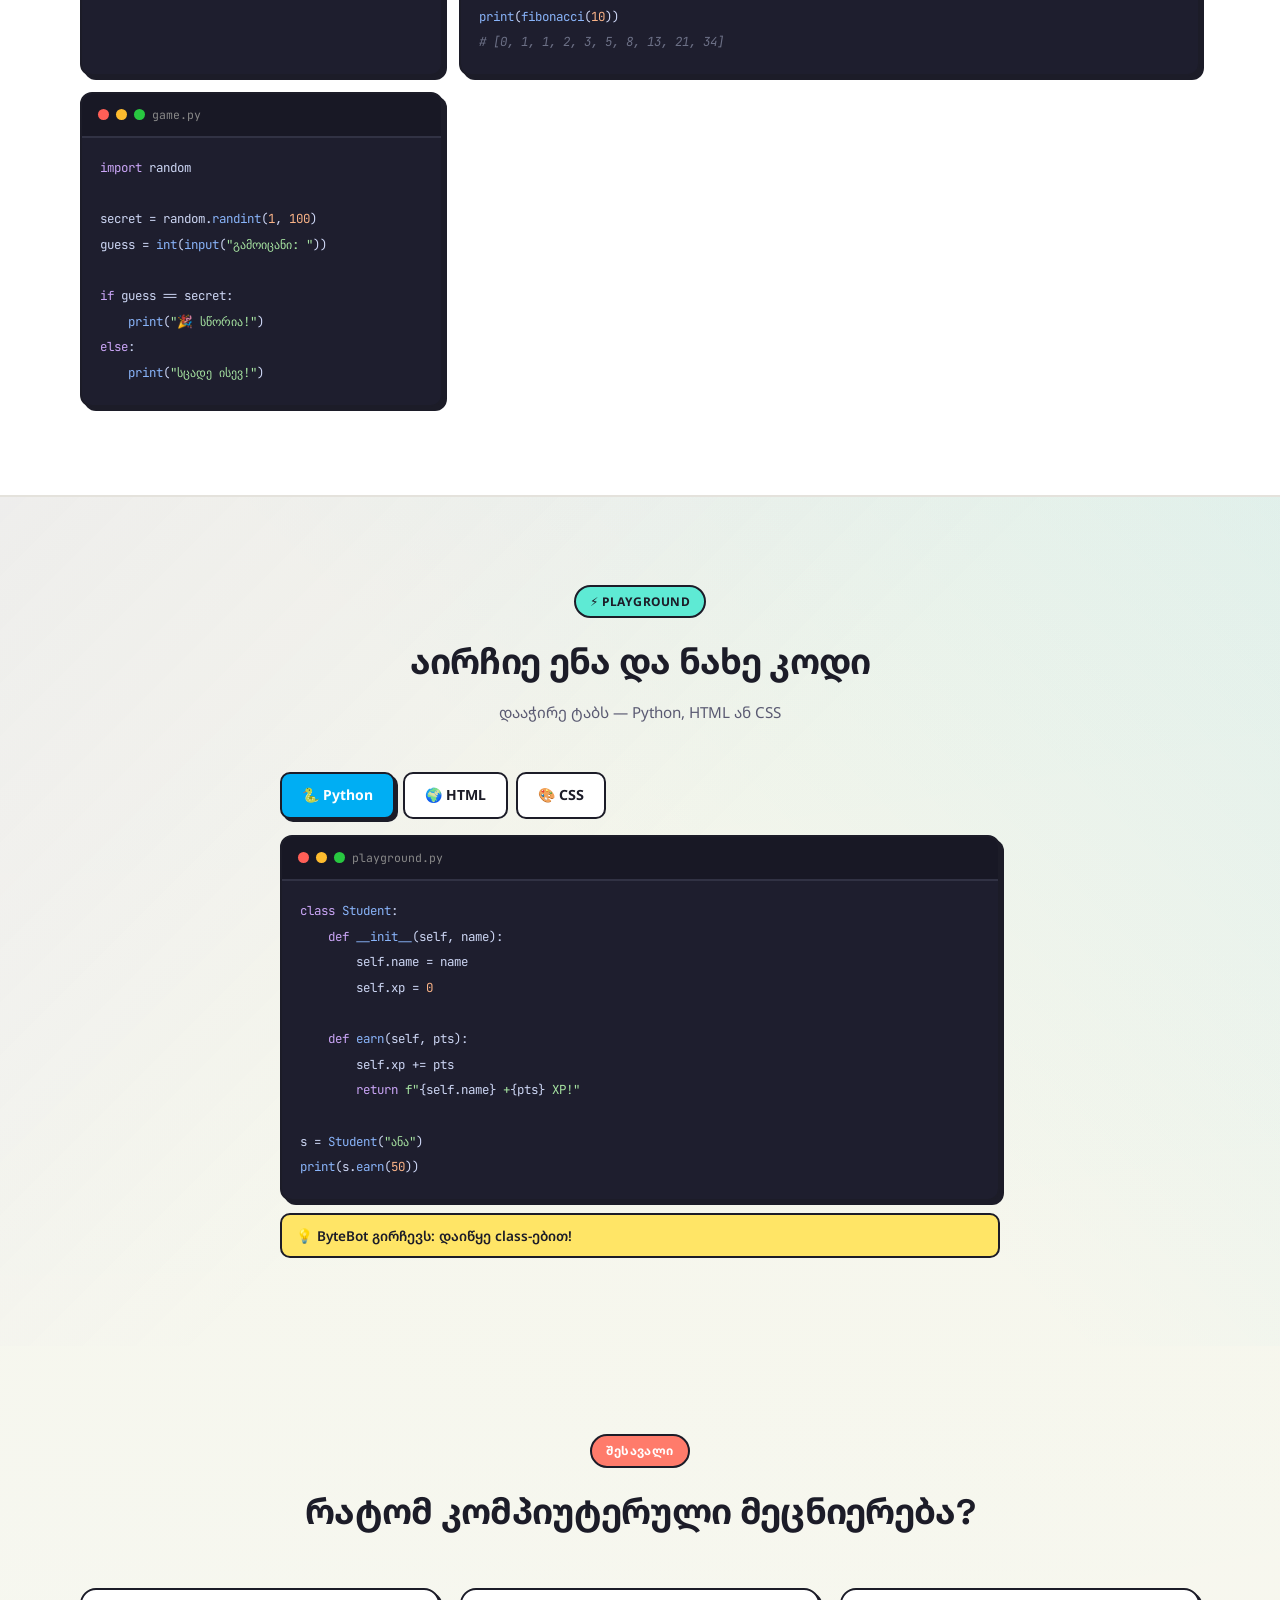
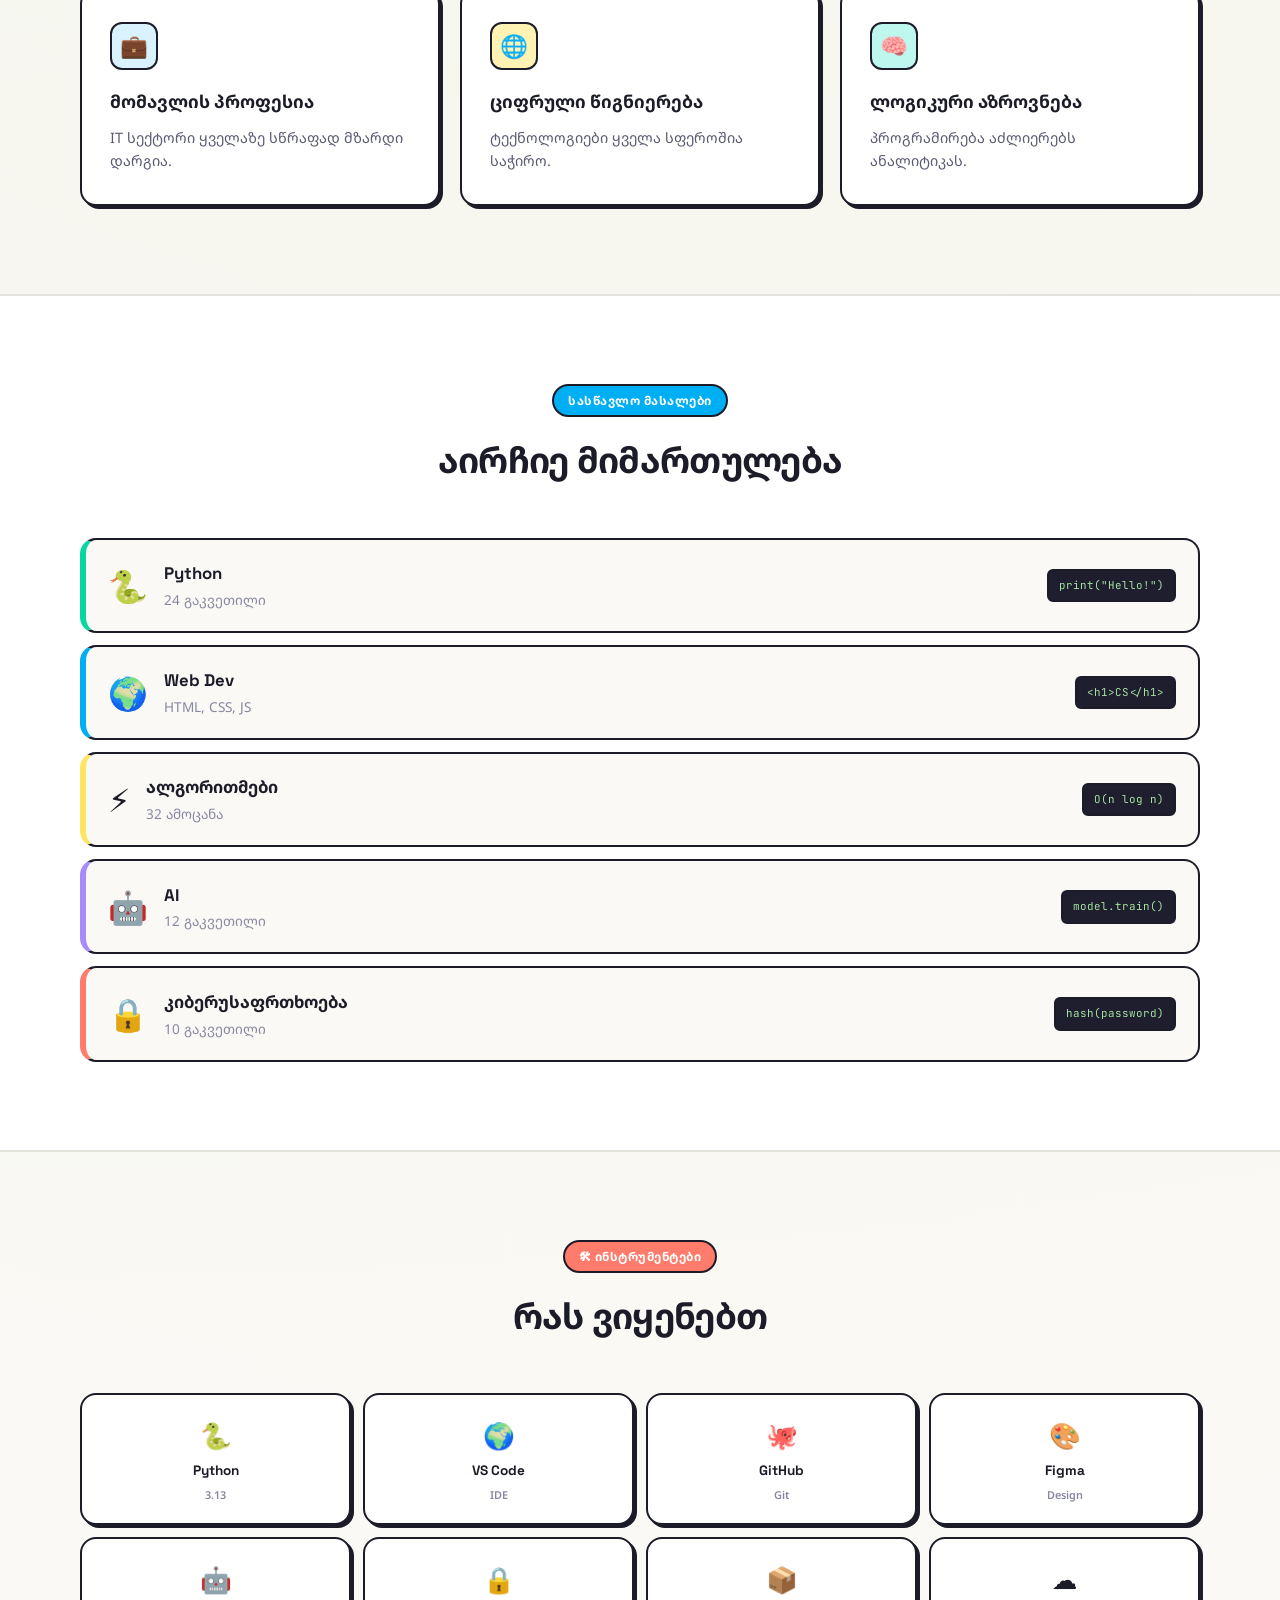
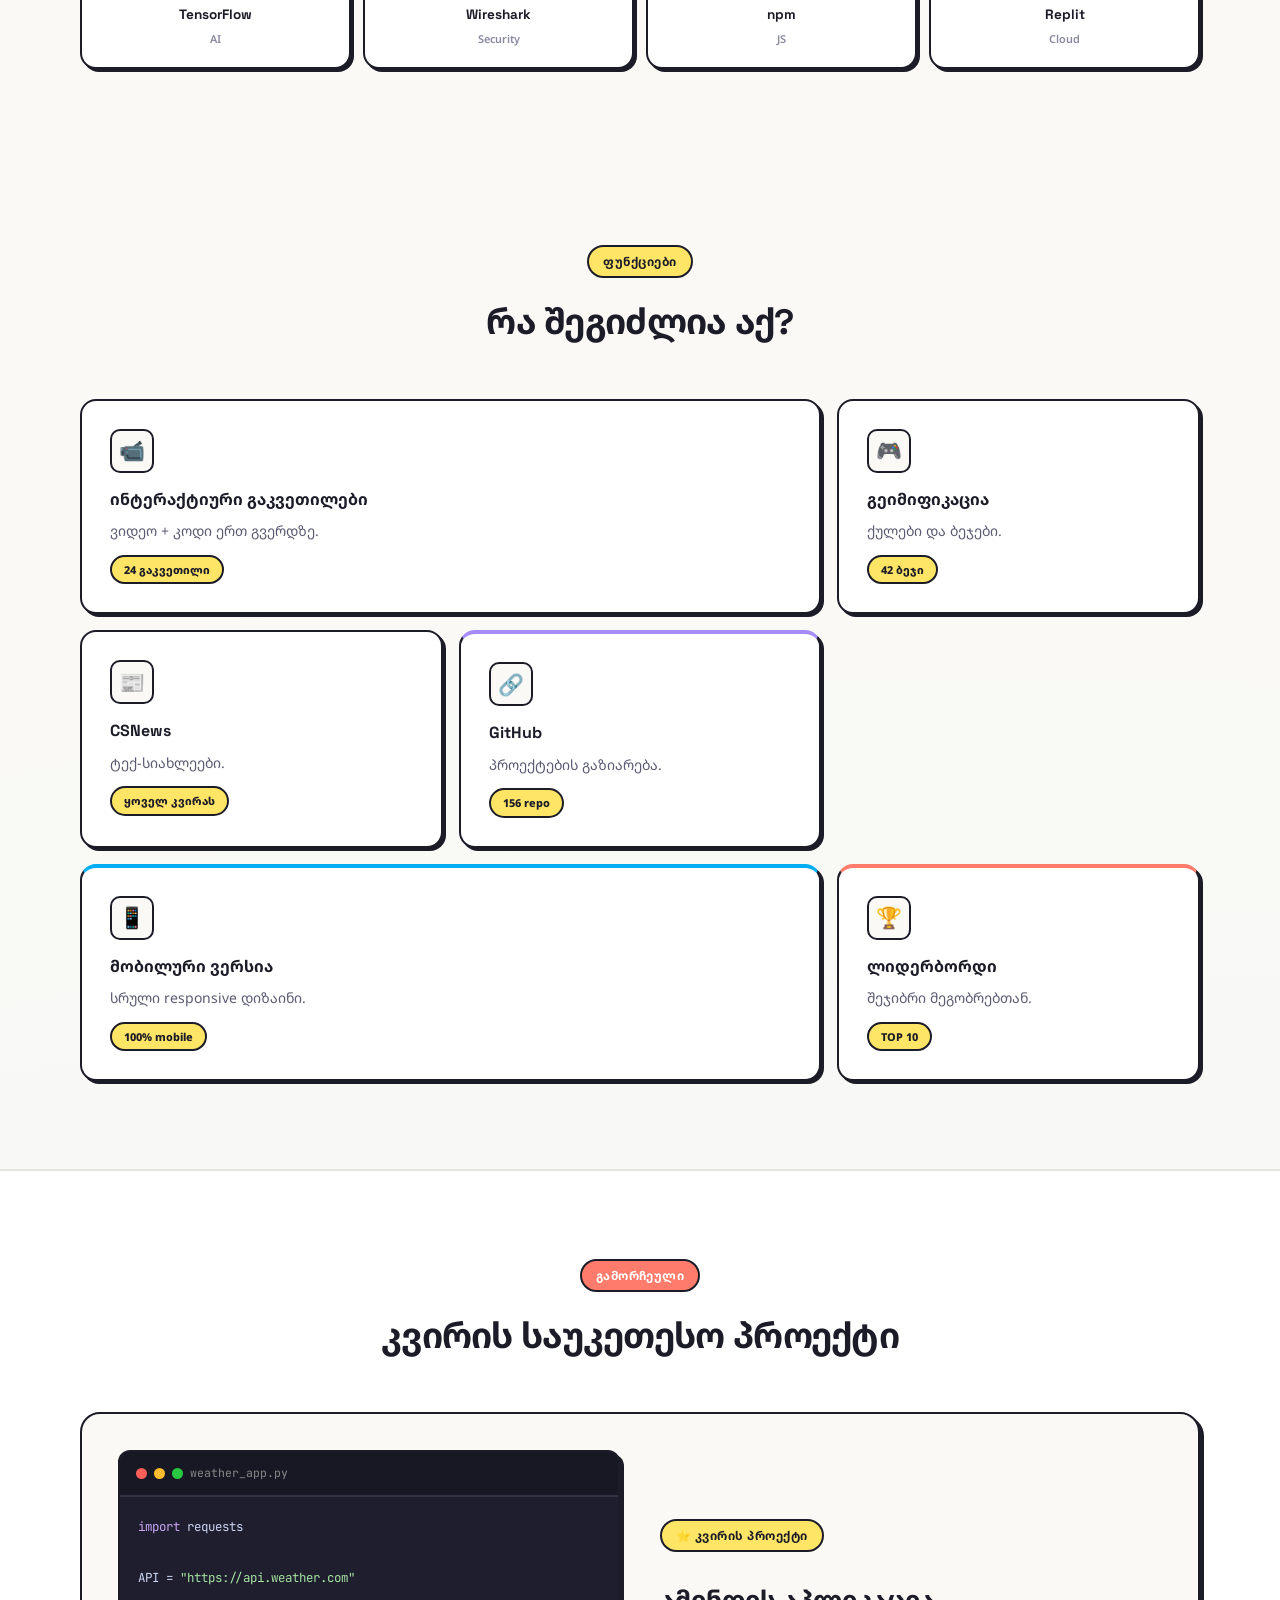
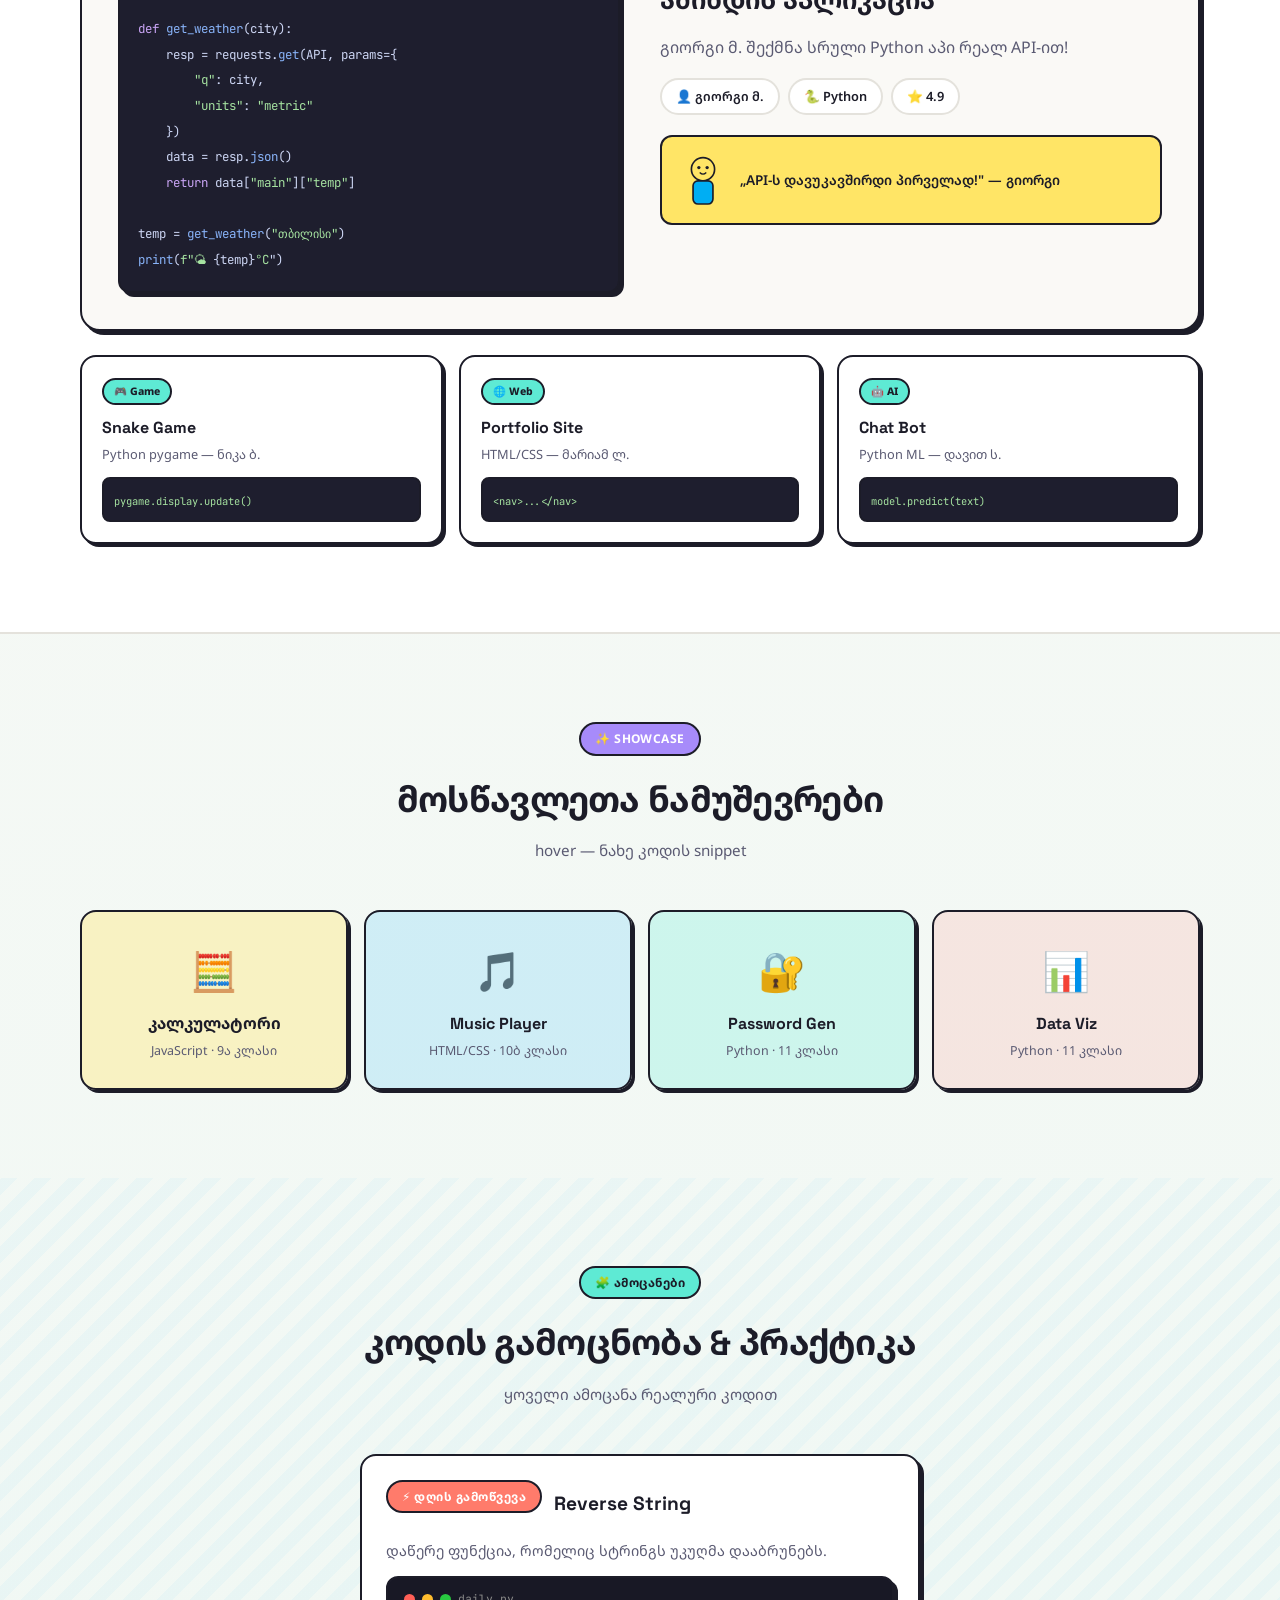
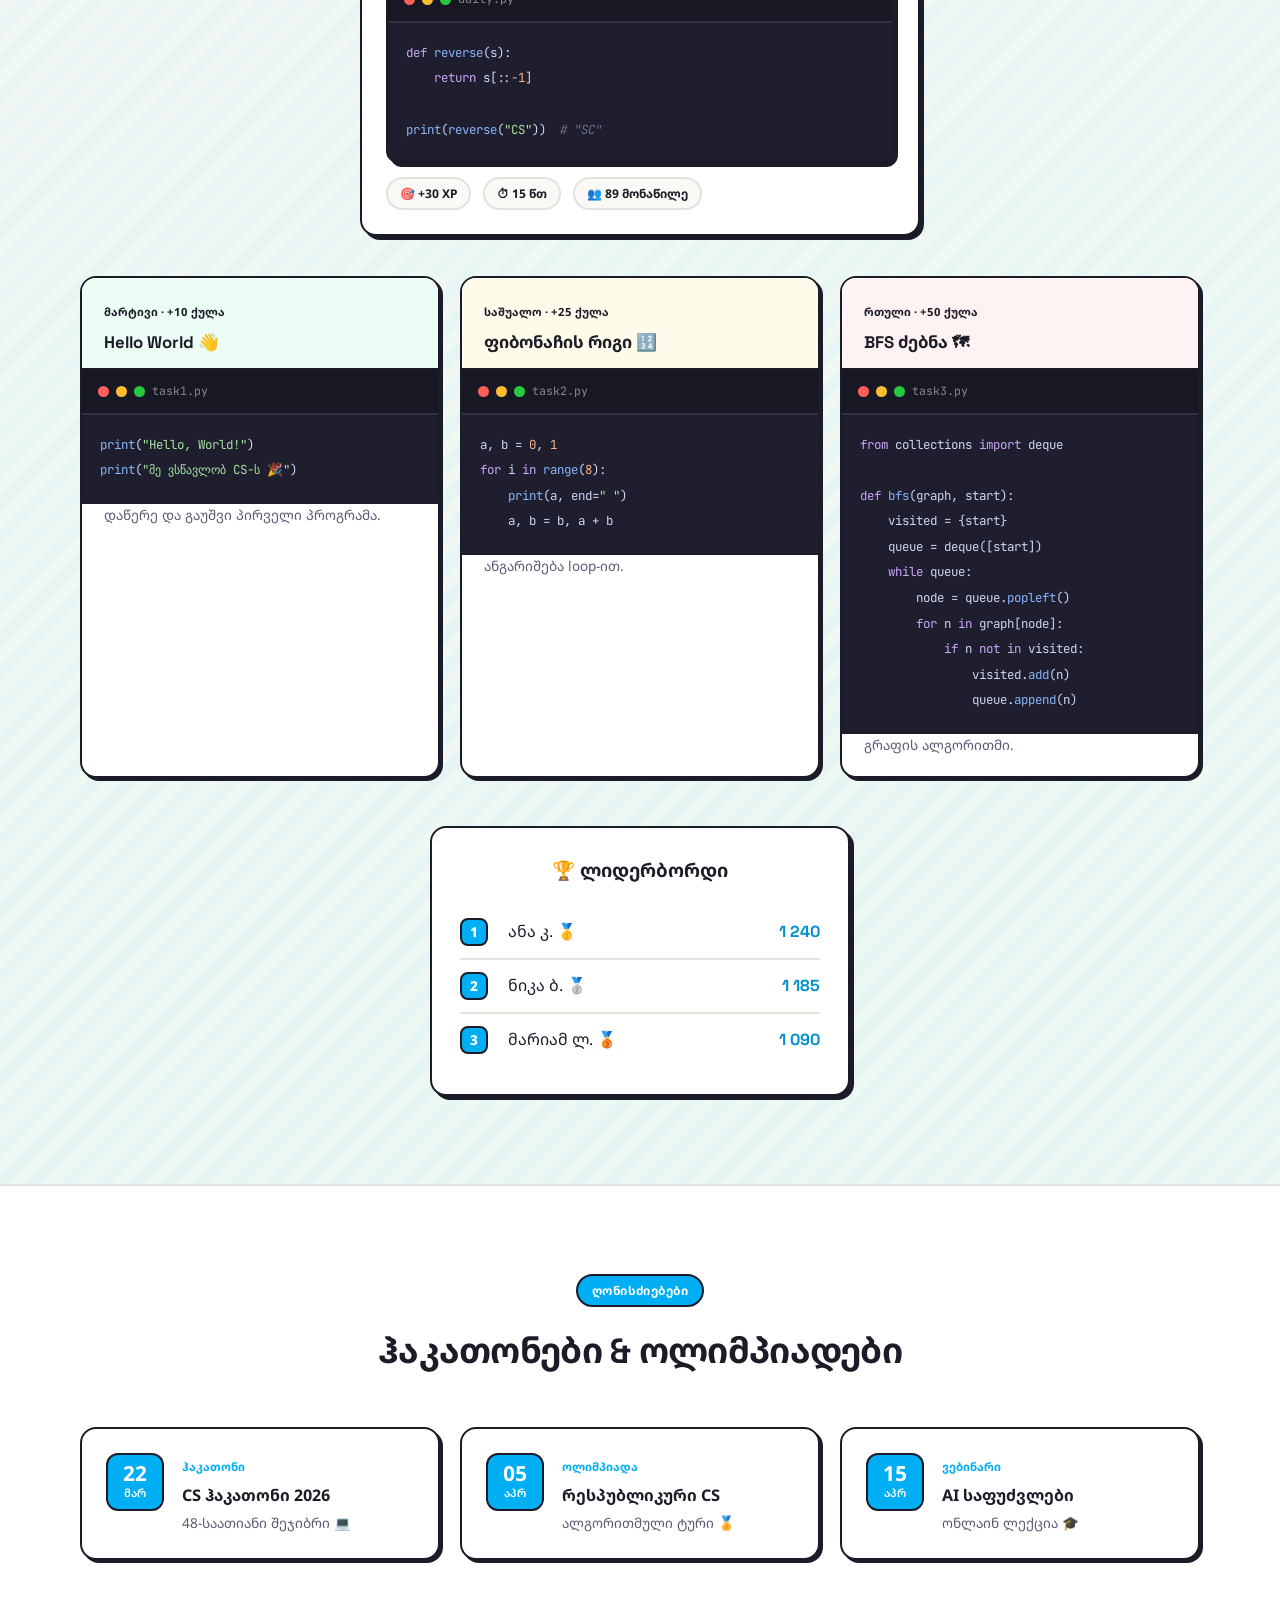
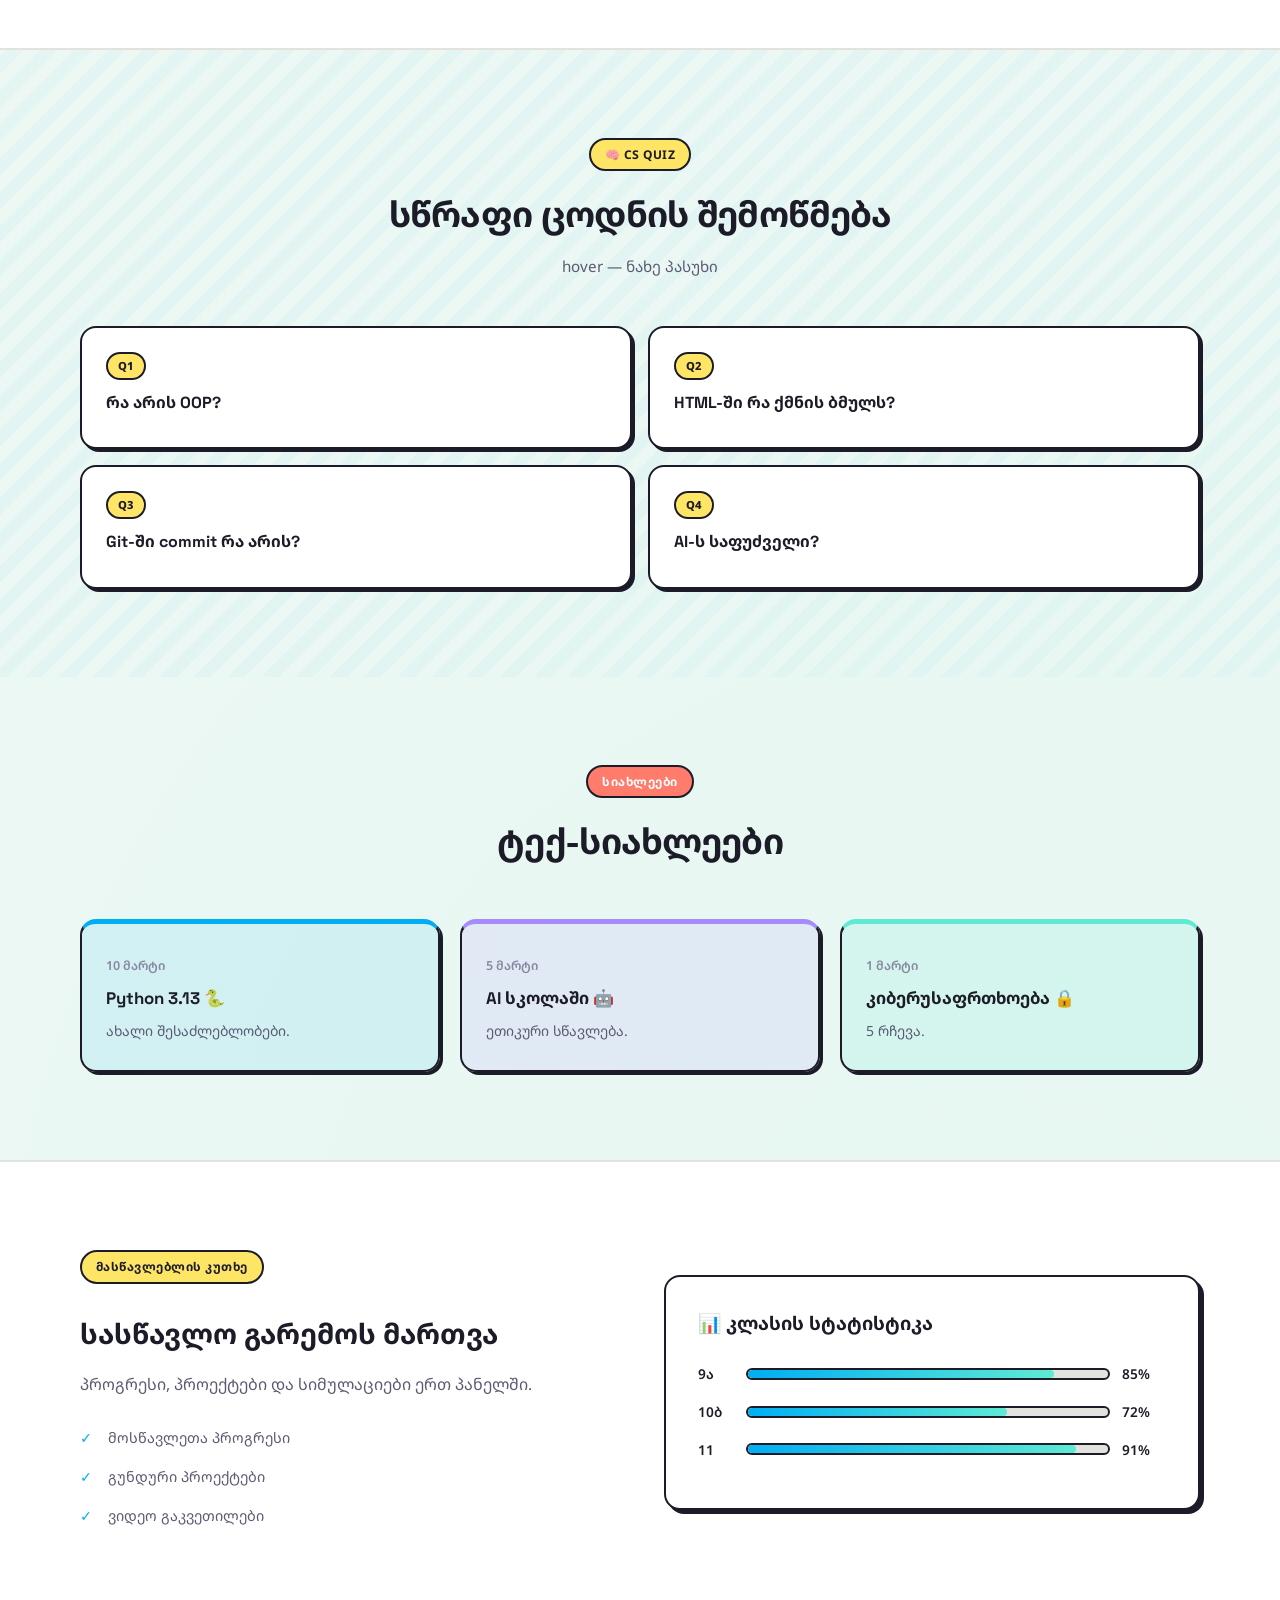
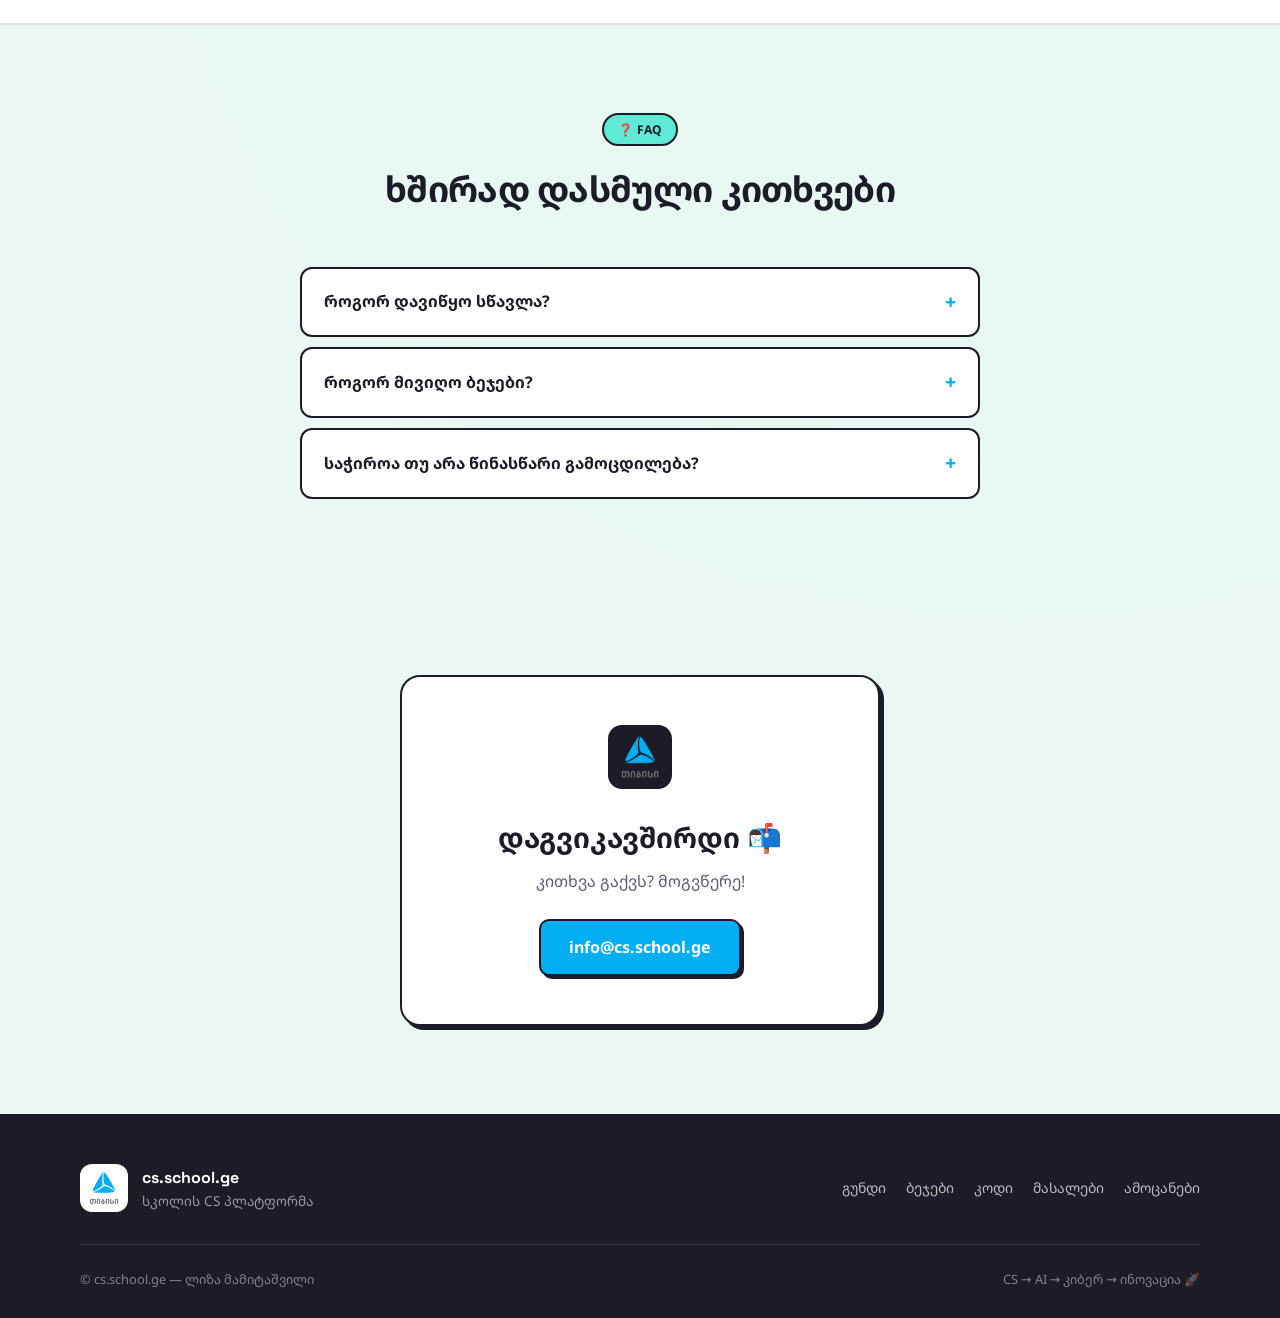
==== commit 44a95ebd: "Link header TBC logo to tbcbank.ge about page." ====
--- a/index.html
+++ b/index.html
@@ -14,14 +14,16 @@
 
   <header class="header">
     <div class="container header-row">
-      <a class="brand" href="#home">
-        <img src="tbc-logo.png" alt="TBC" class="tbc-logo" width="44" height="44">
+      <div class="brand">
+        <a href="https://tbcbank.ge/ka/tbc/about-us" target="_blank" rel="noopener noreferrer" aria-label="TBC Bank">
+          <img src="tbc-logo.png" alt="TBC" class="tbc-logo" width="44" height="44">
+        </a>
         <span class="brand-divider"></span>
-        <span class="brand-text">
+        <a class="brand-text" href="#home">
           <strong>cs.school.ge</strong>
           <small>კომპიუტერული მეცნიერება</small>
-        </span>
-      </a>
+        </a>
+      </div>
       <input type="checkbox" id="menu-toggle" class="menu-toggle" aria-hidden="true">
       <label for="menu-toggle" class="menu-btn" aria-label="მენიუ"></label>
       <nav class="nav">
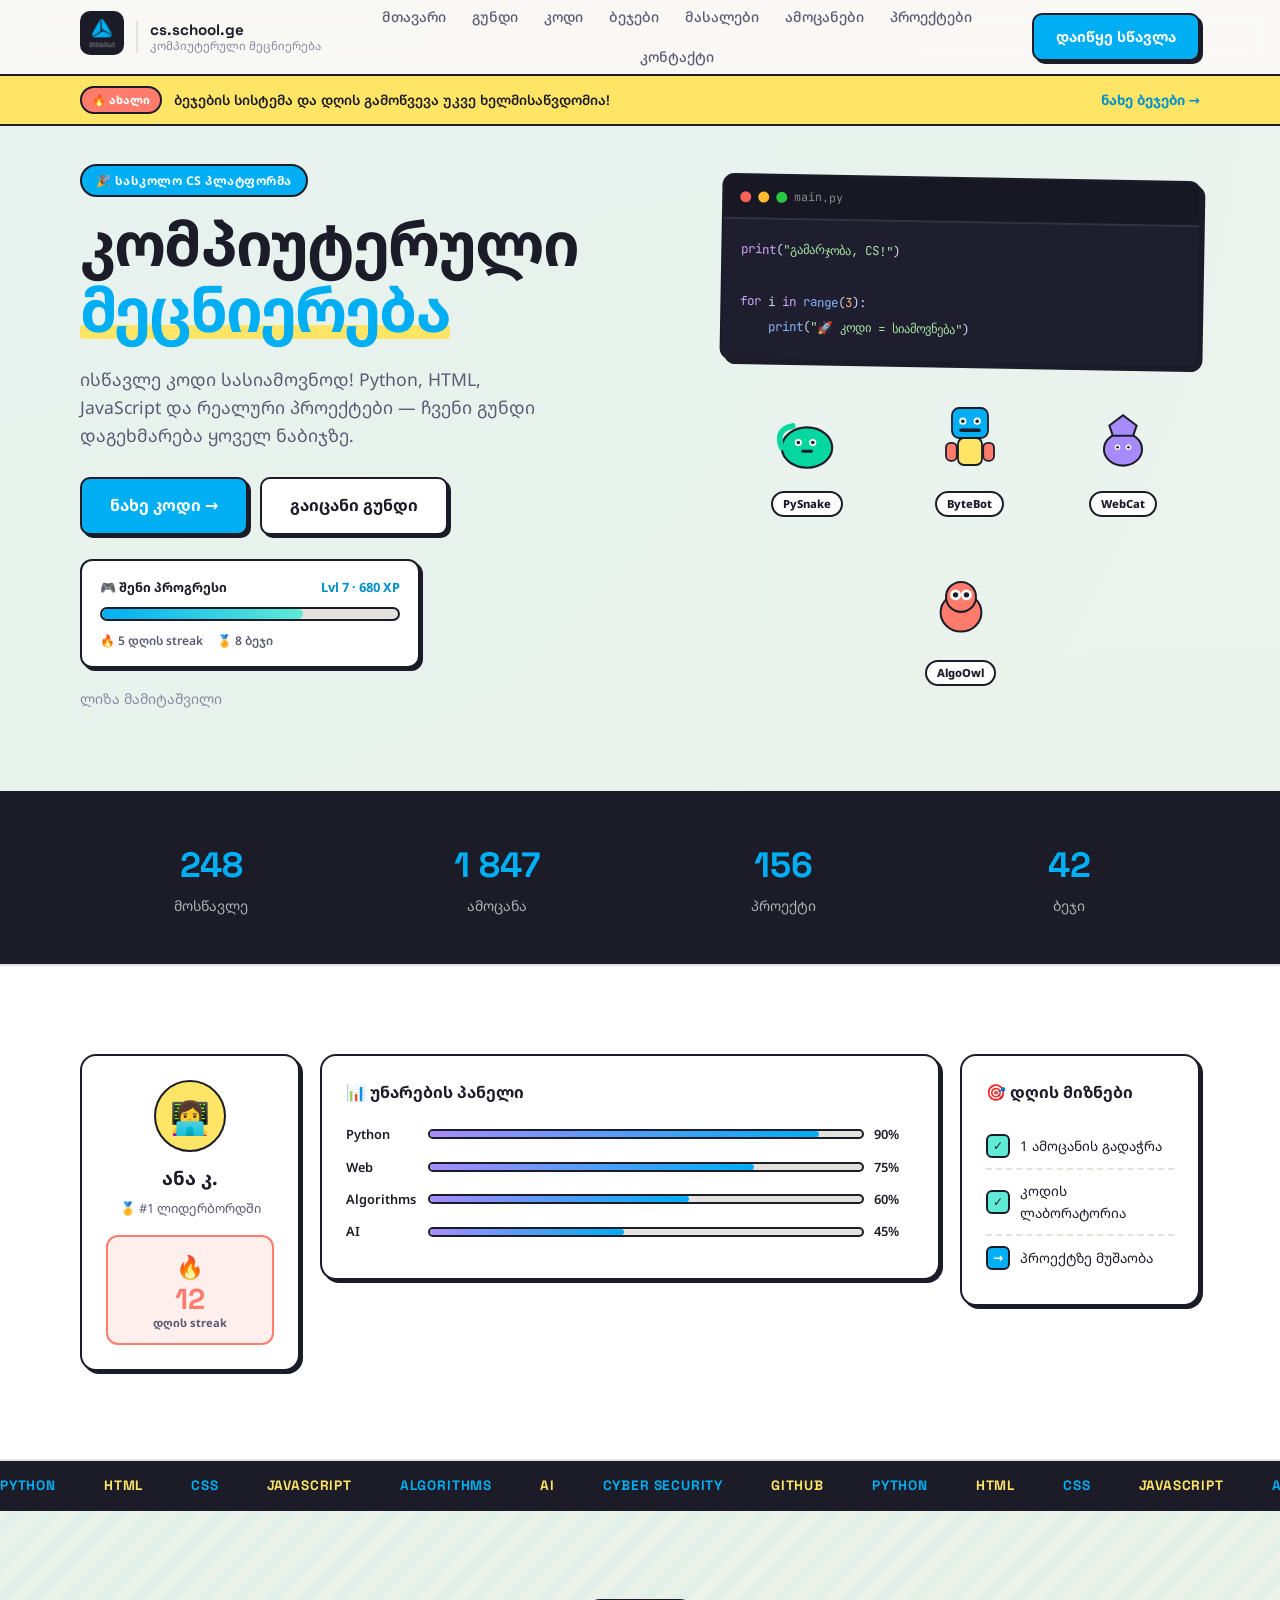
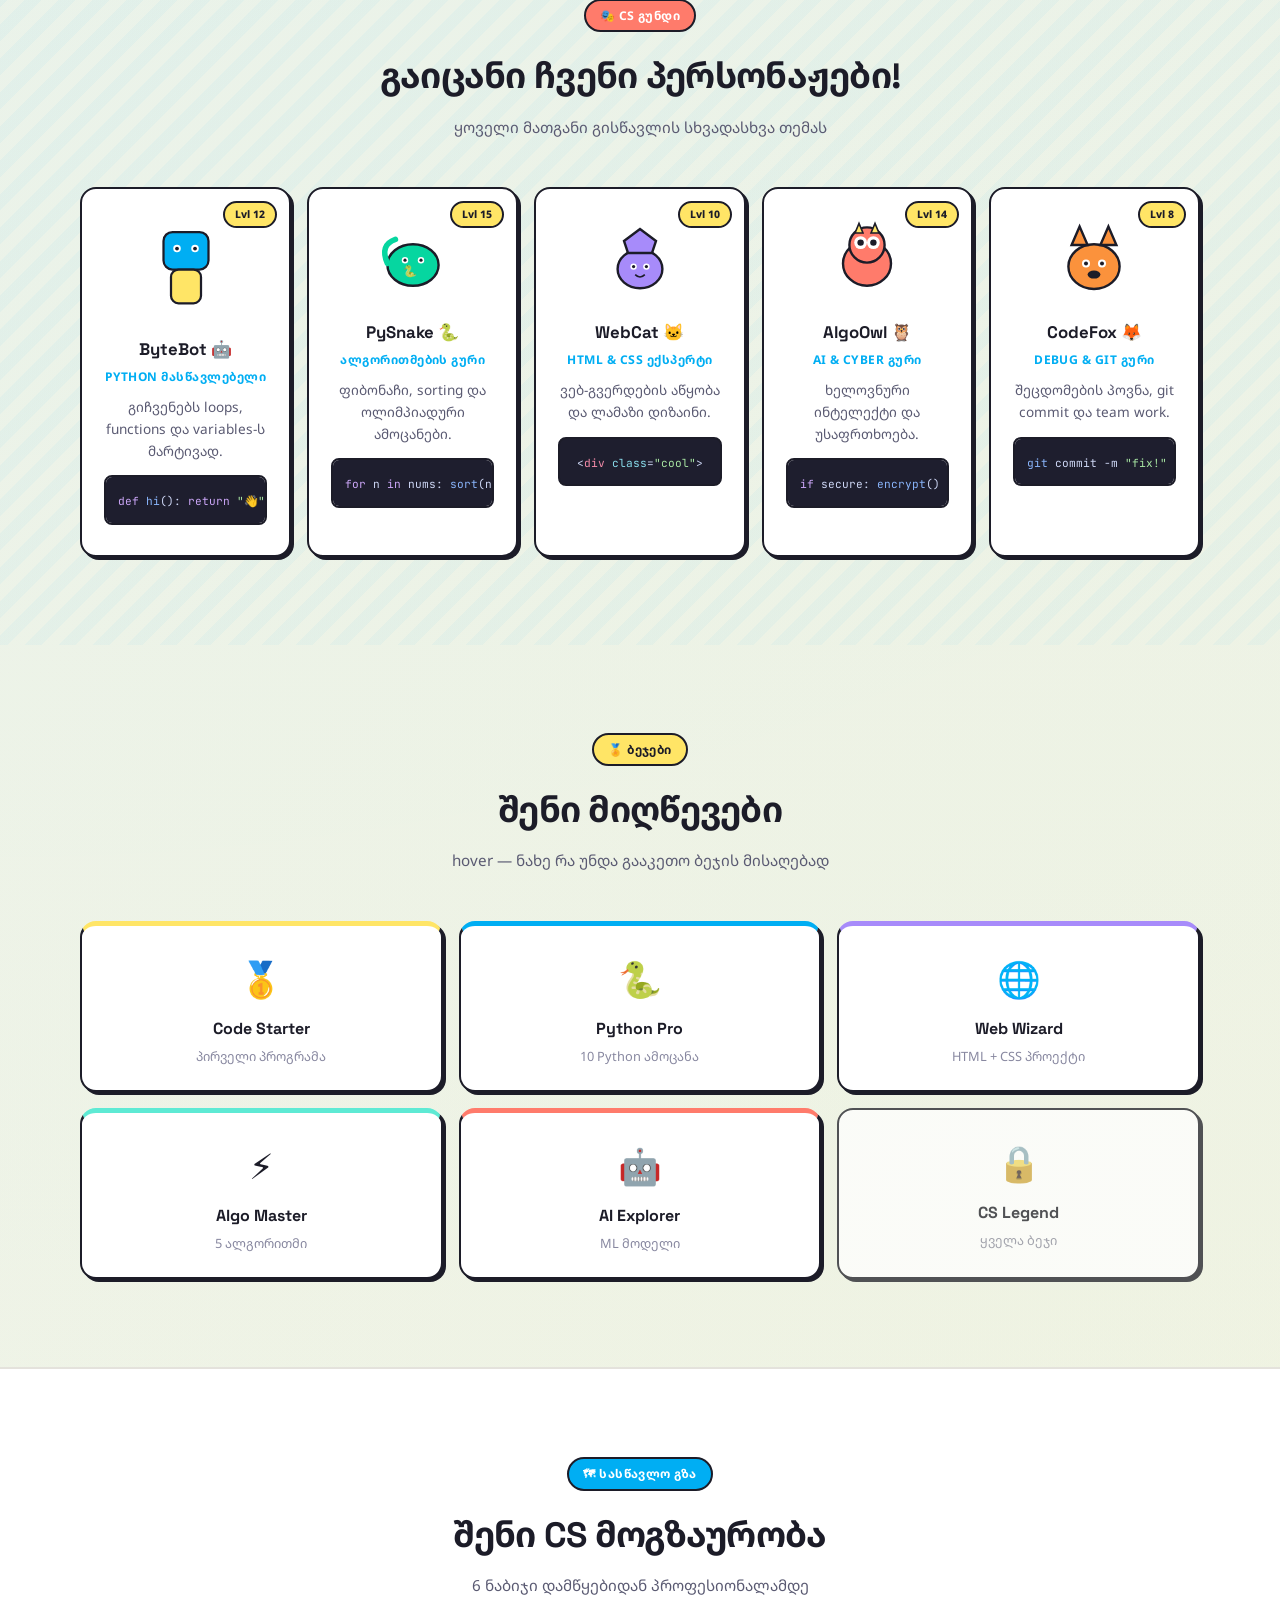
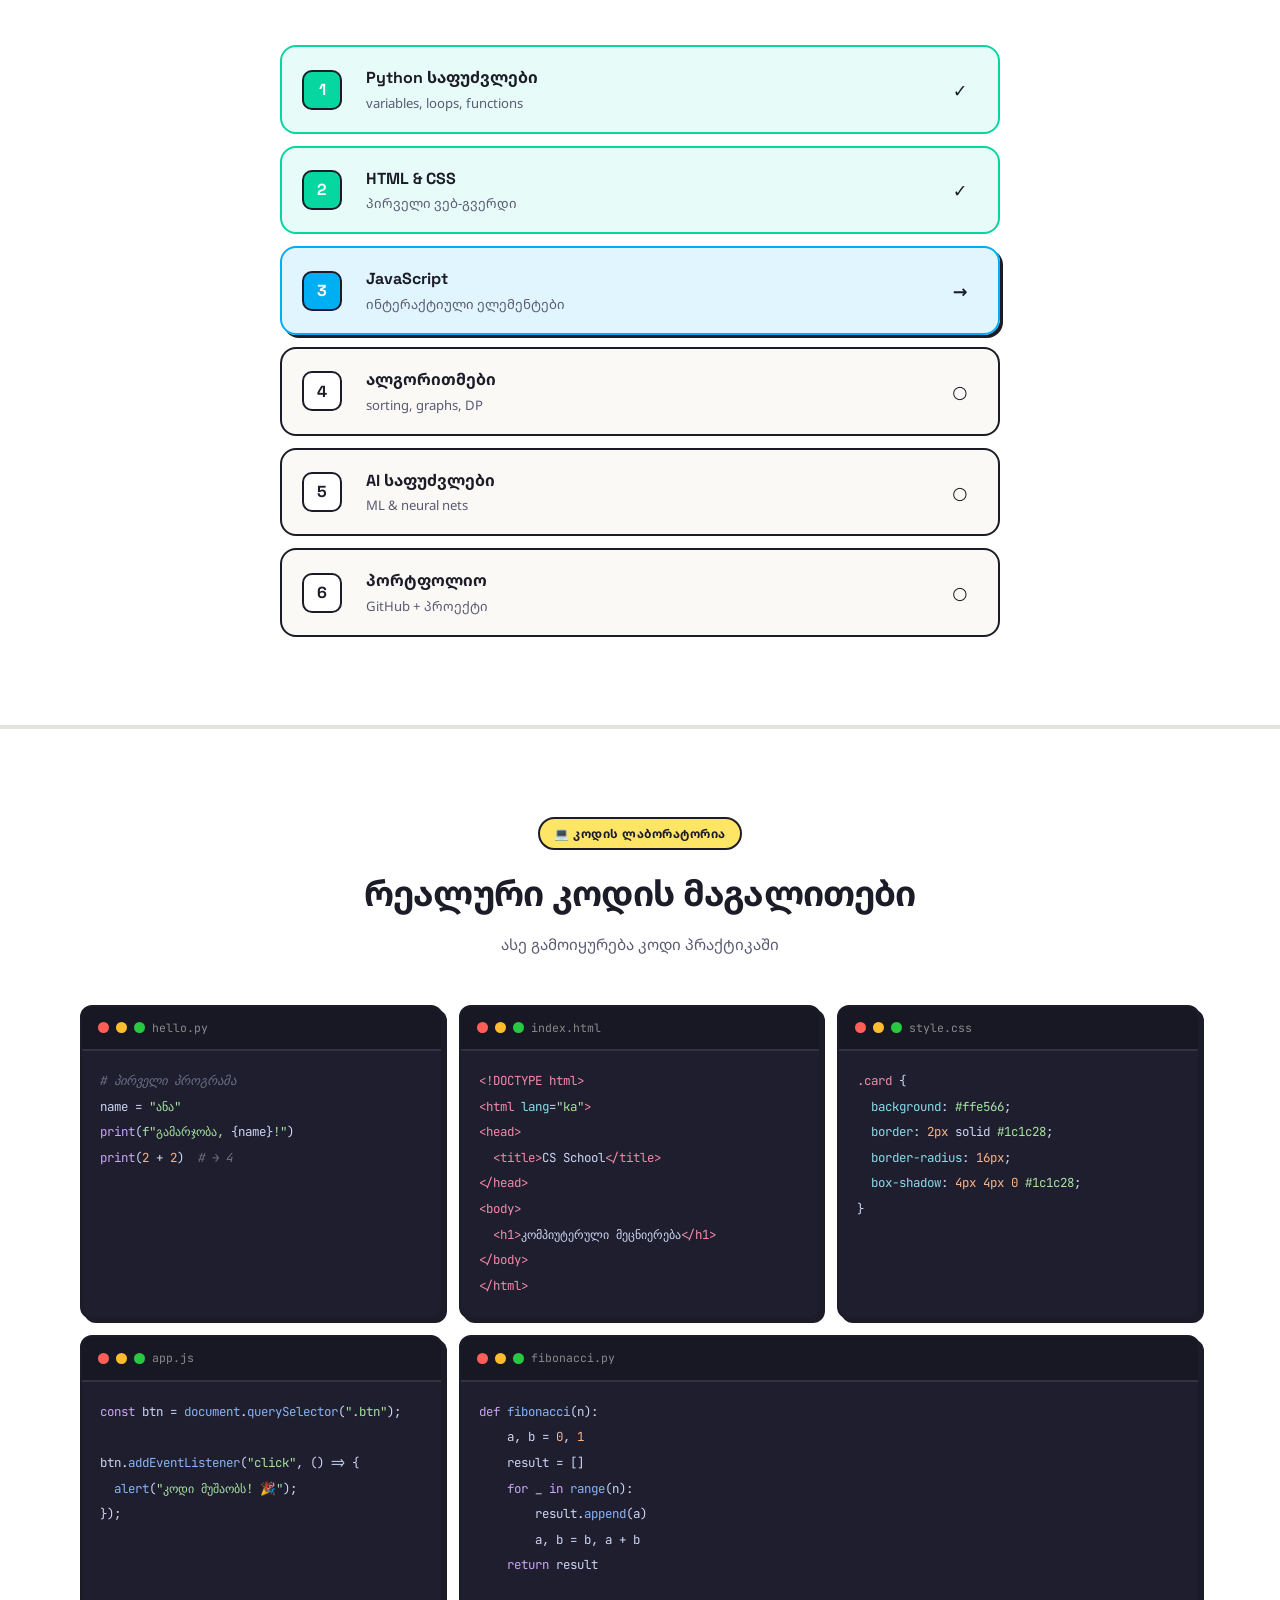
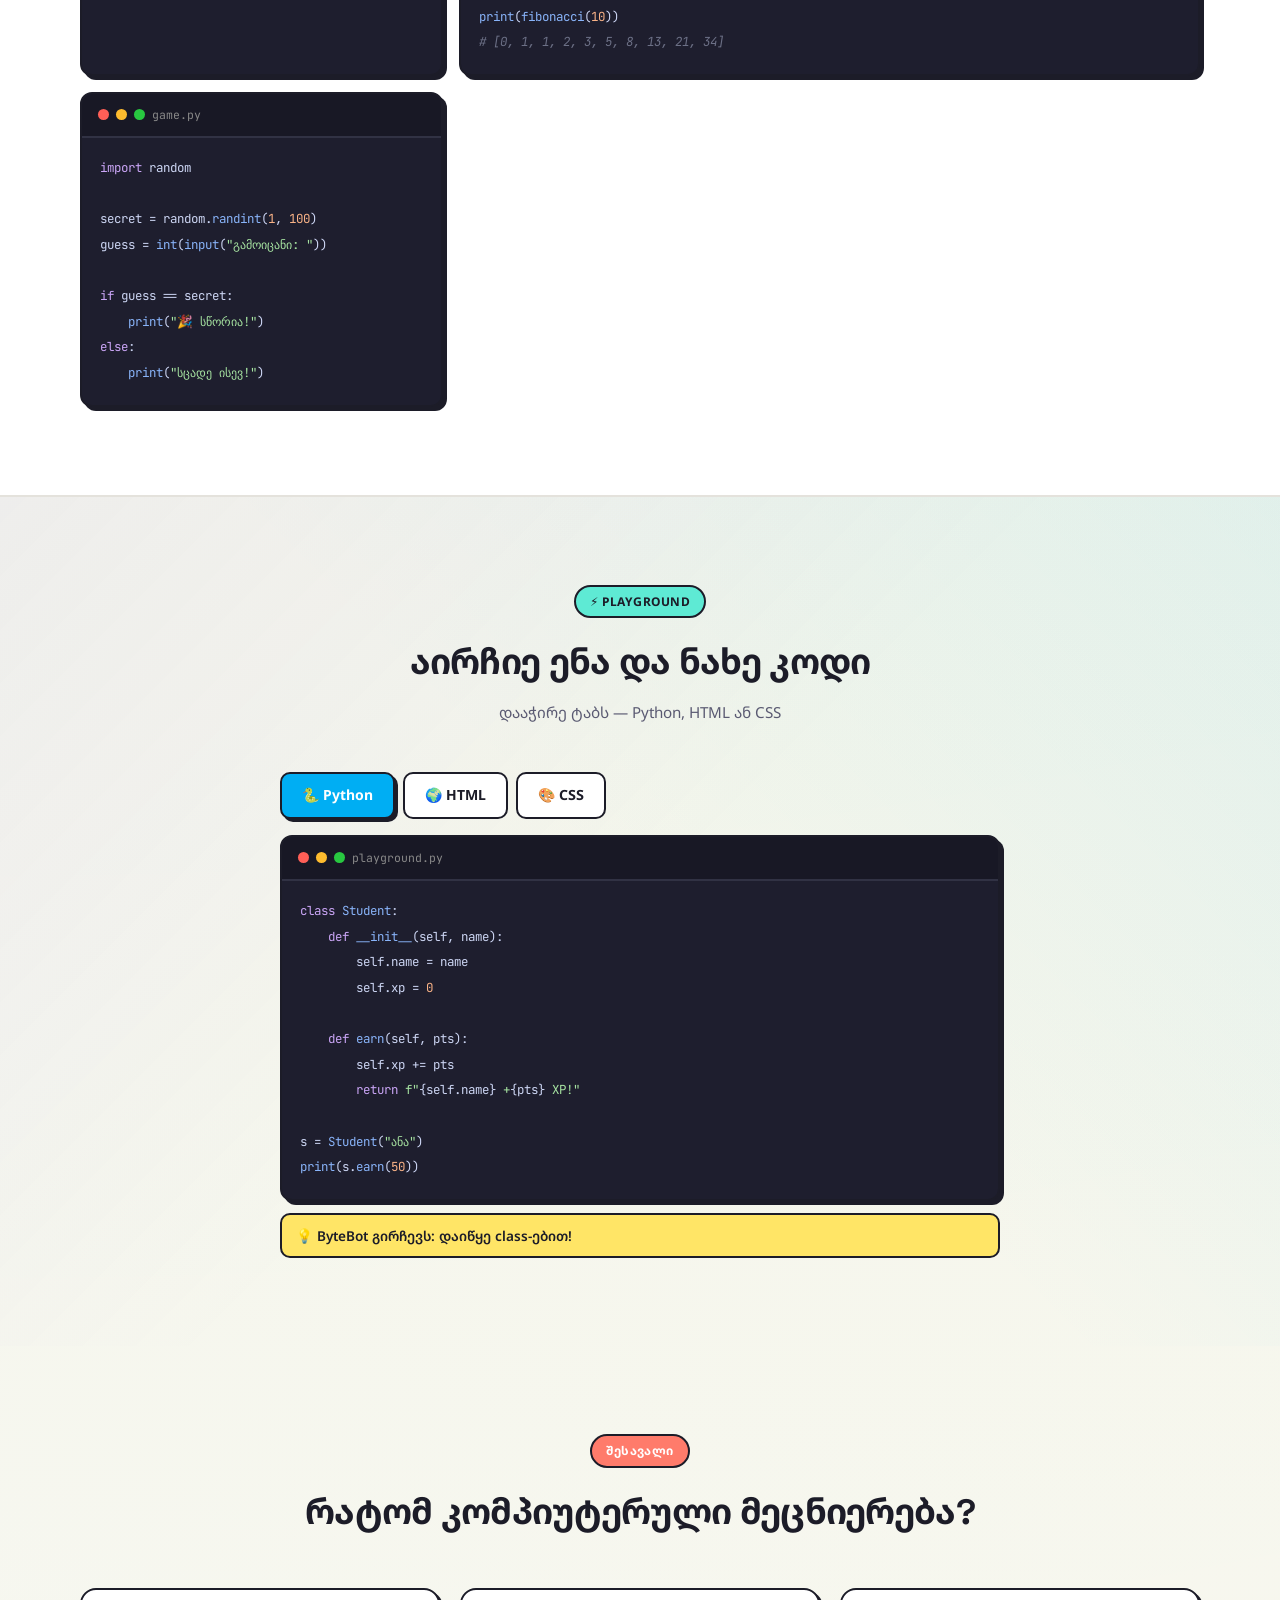
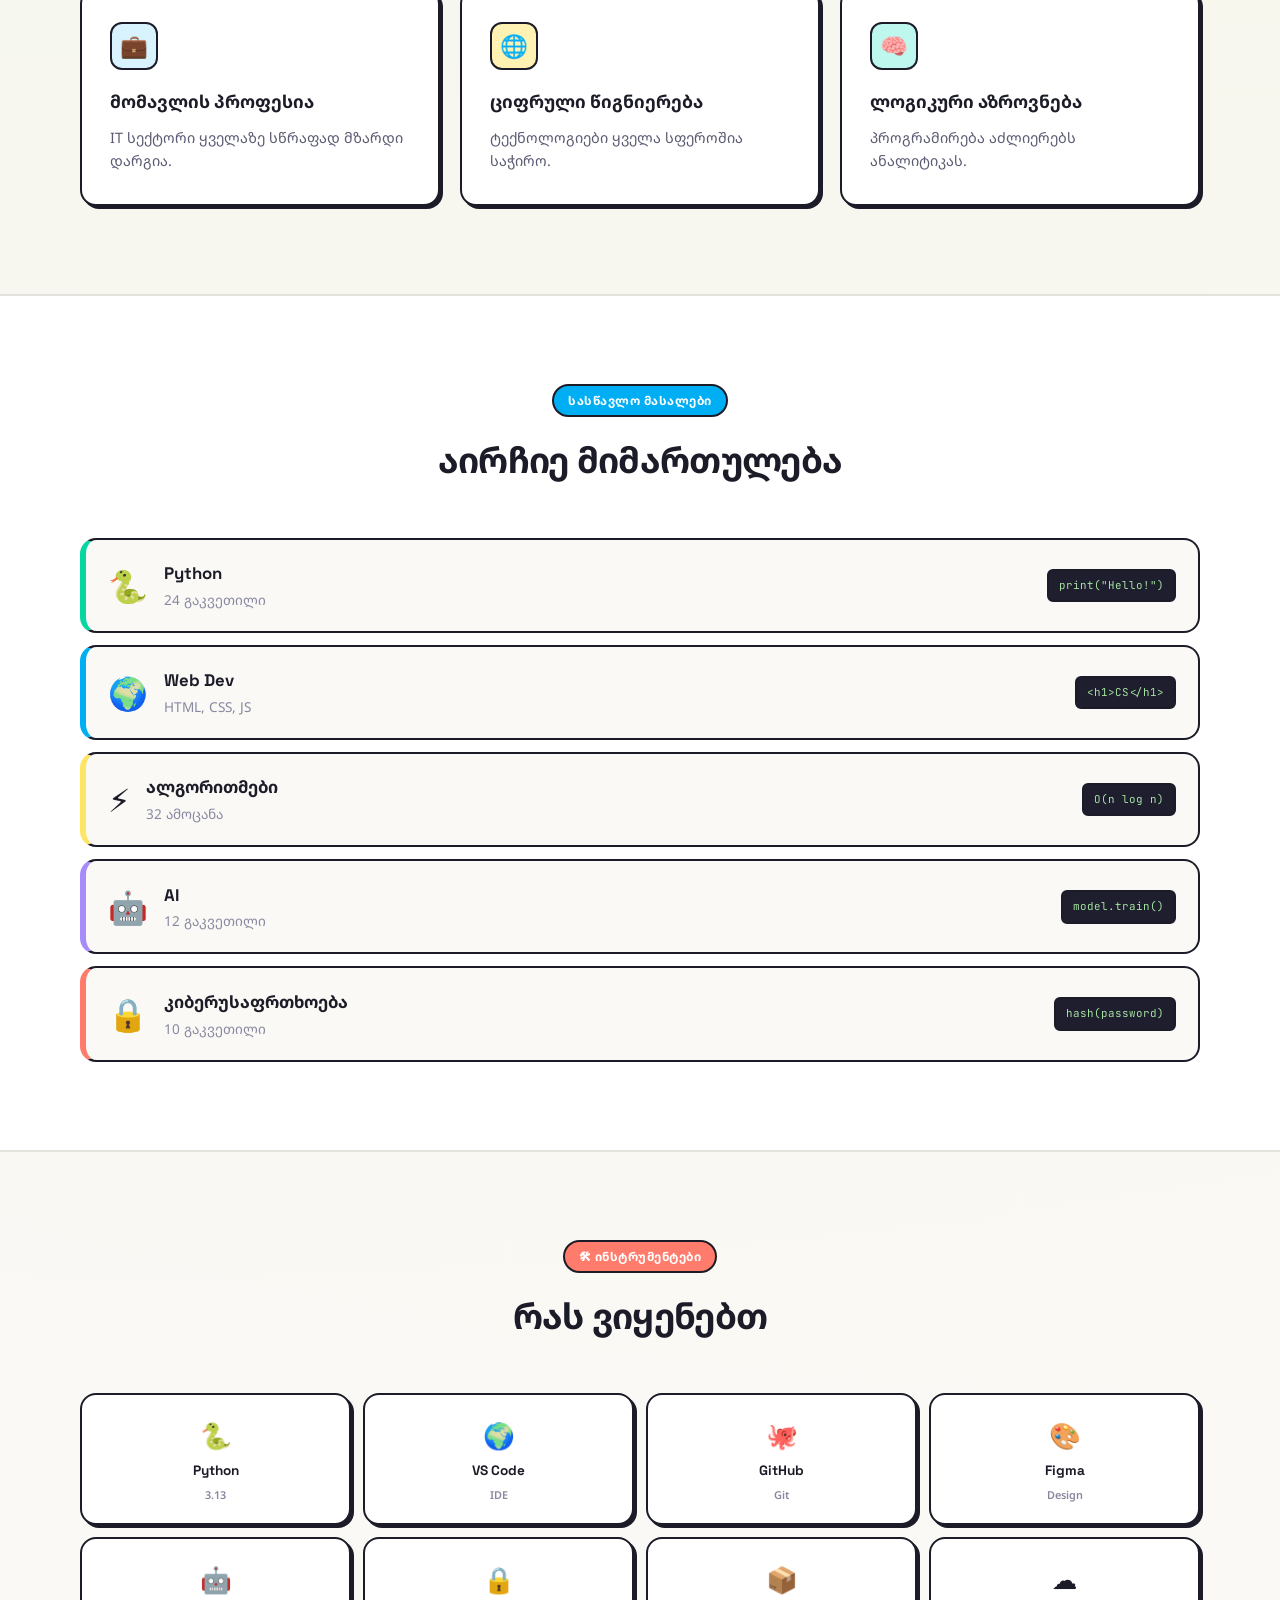
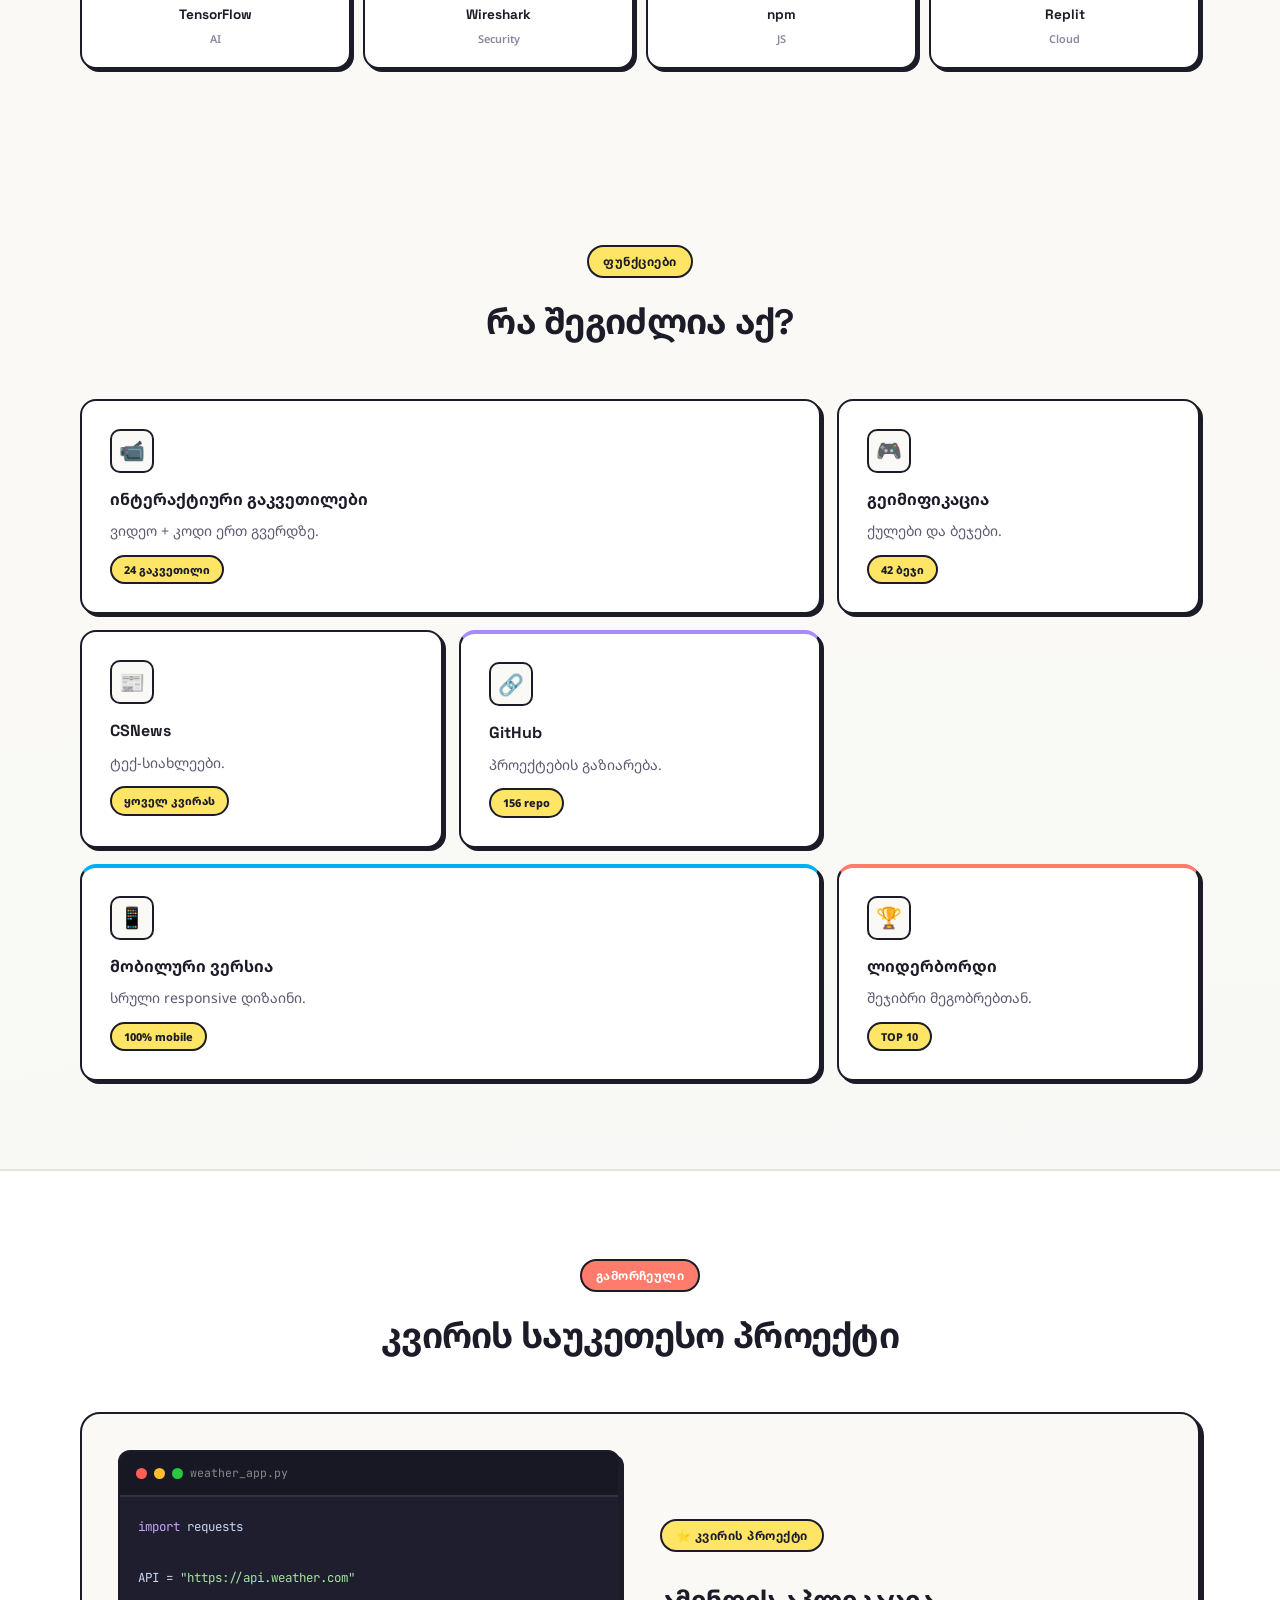
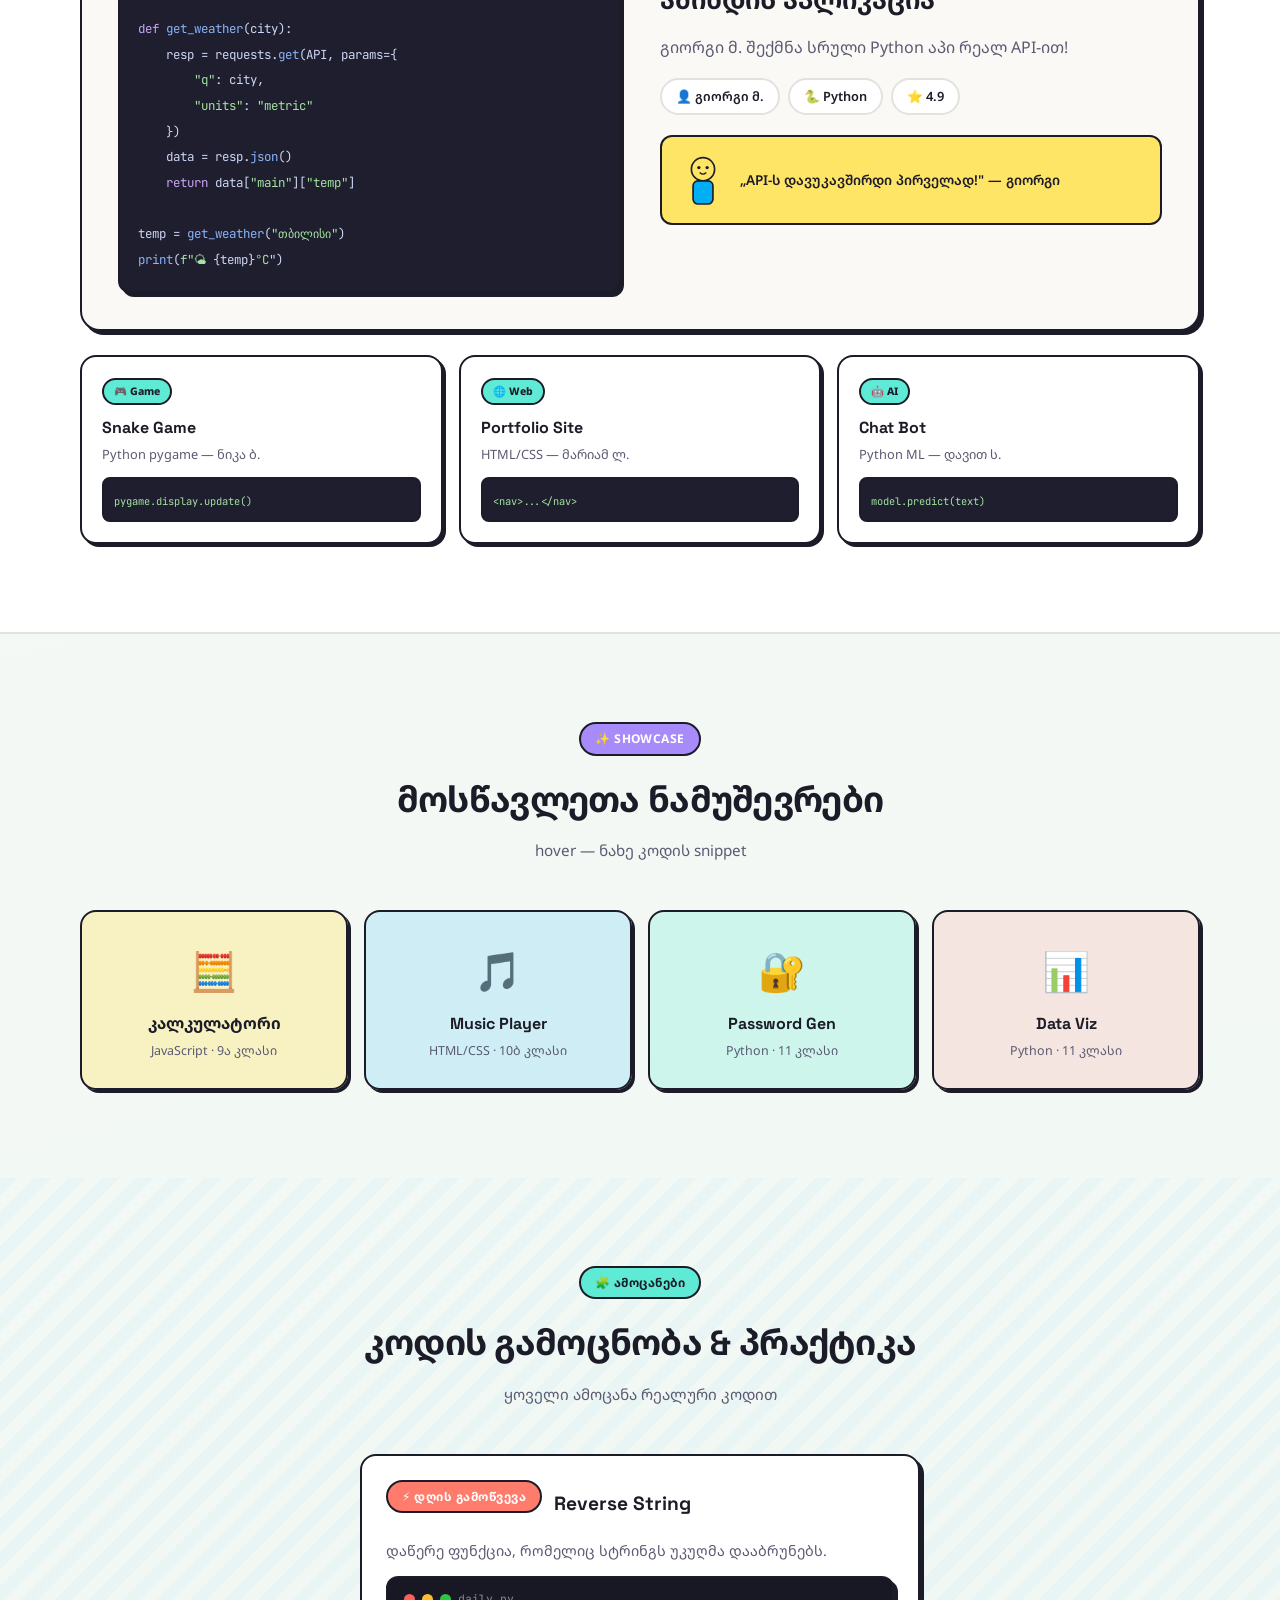
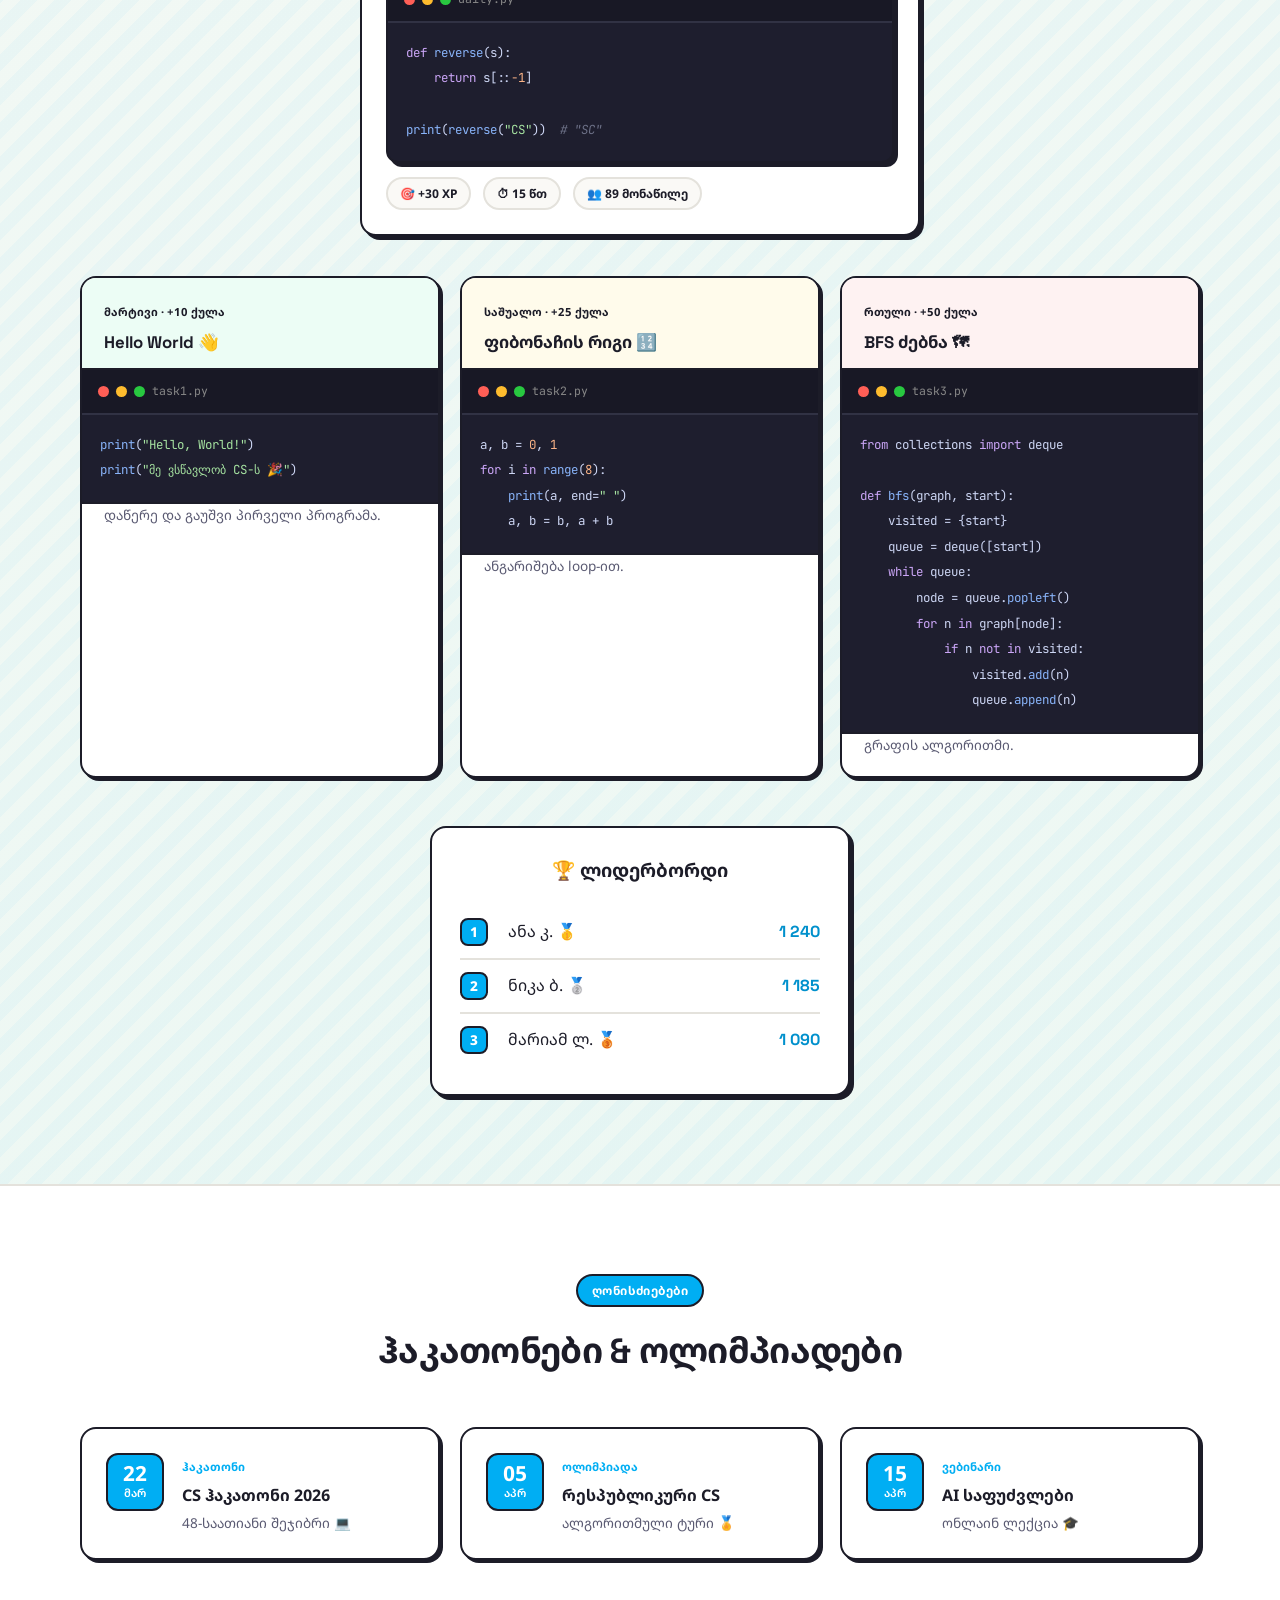
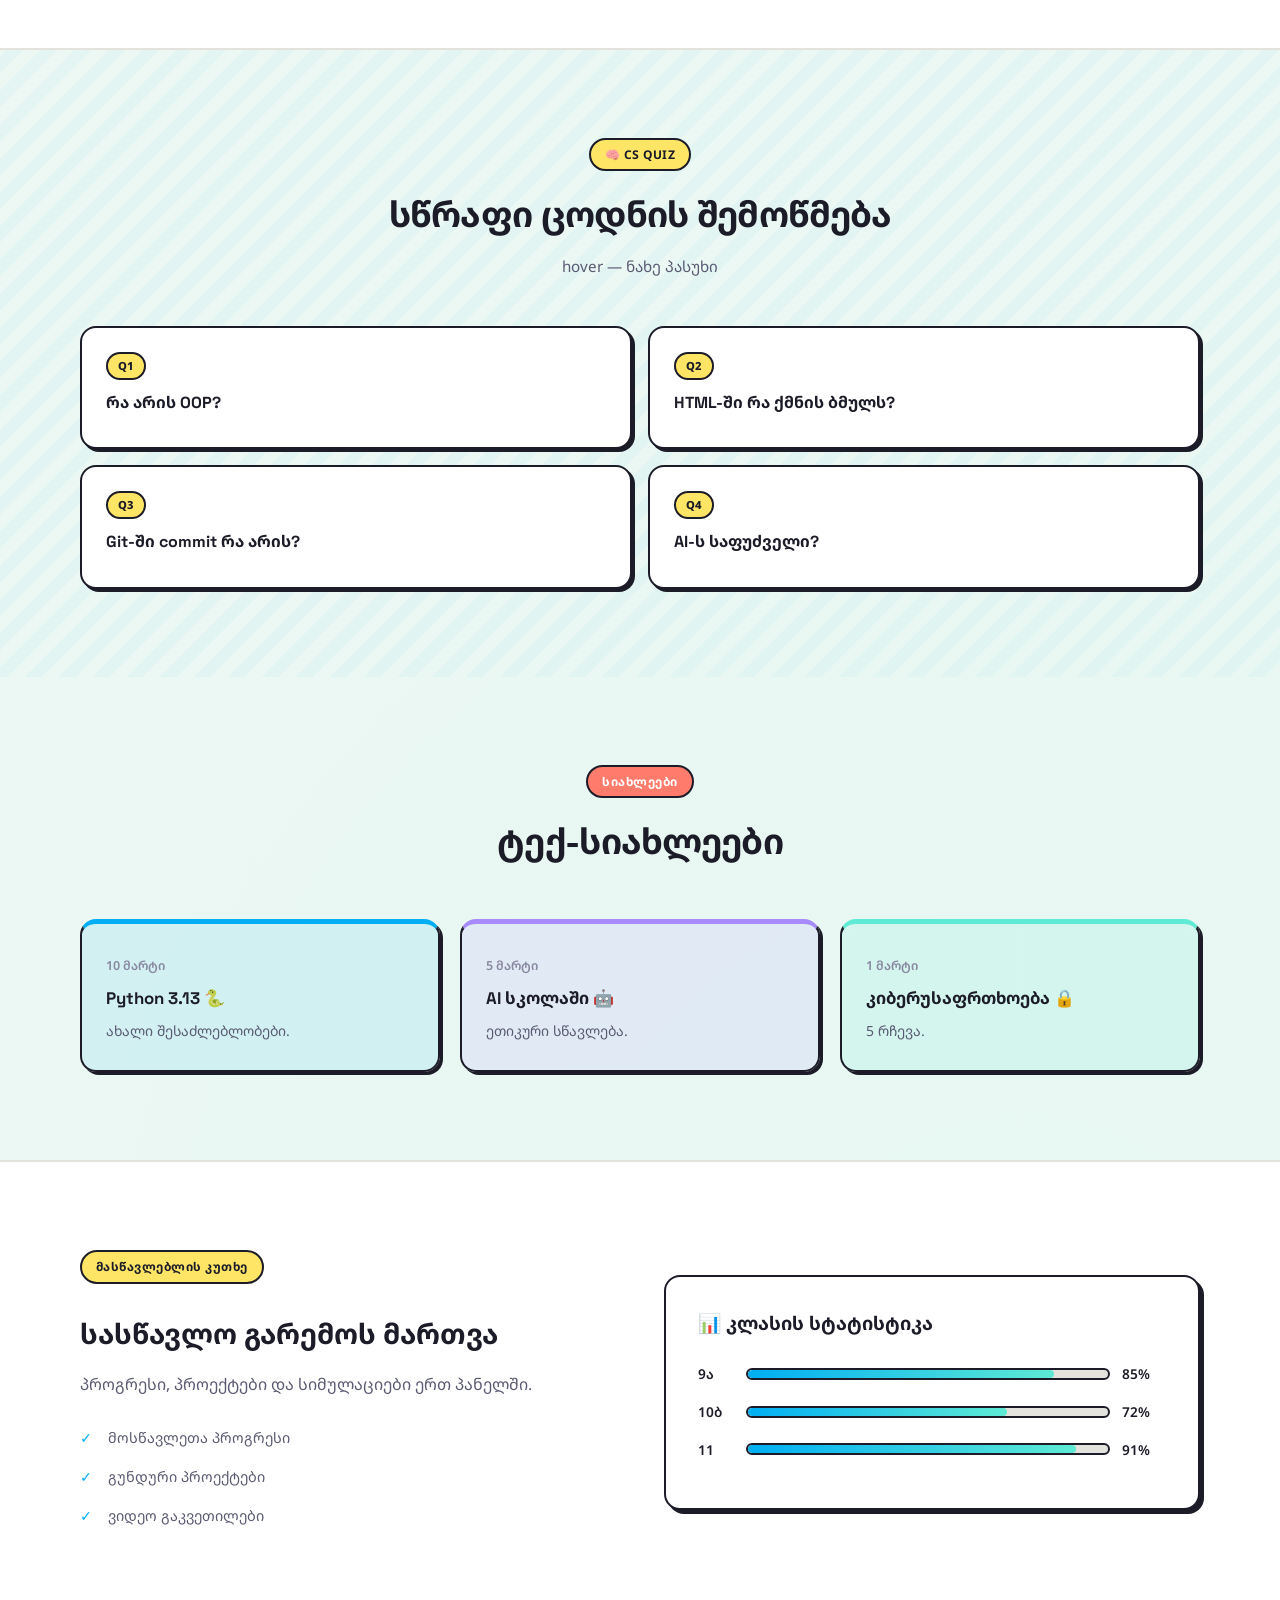
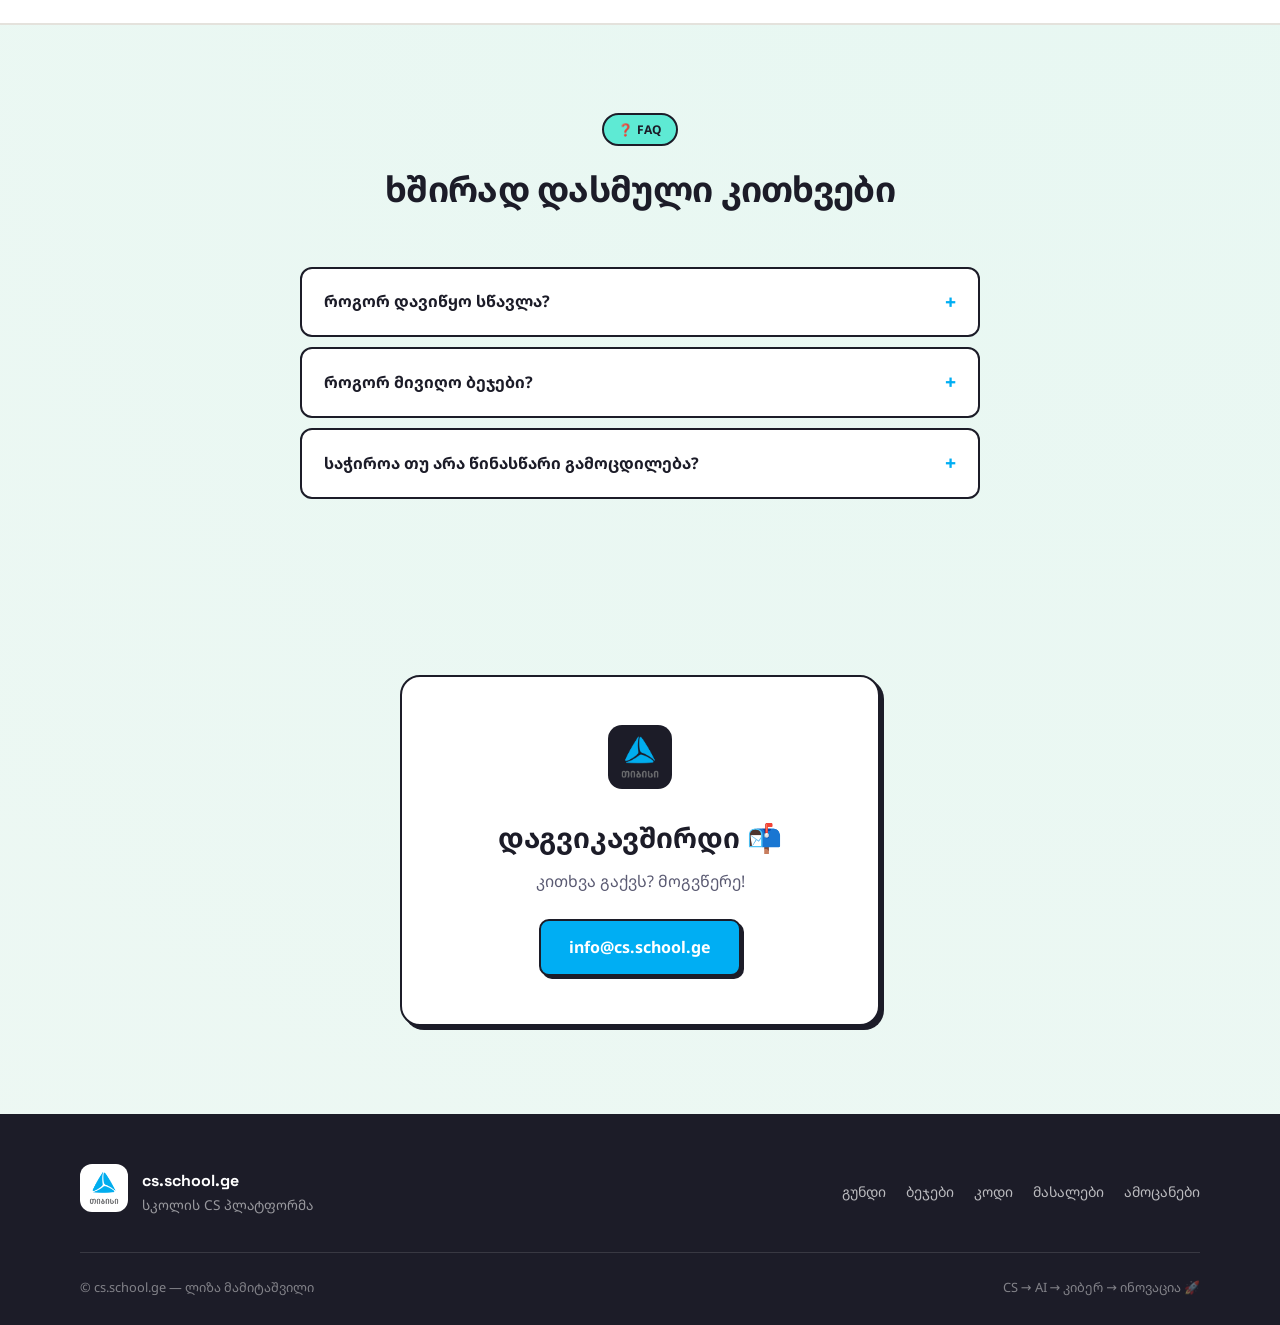
==== commit 78769a24: "Link all TBC logos to tbcbank.ge about page." ====
--- a/index.html
+++ b/index.html
@@ -1000,7 +1000,9 @@
     <!-- CONTACT -->
     <section class="section" id="contact">
       <div class="container contact-card">
-        <img src="tbc-logo.png" alt="TBC" class="contact-logo" width="64" height="64">
+        <a href="https://tbcbank.ge/ka/tbc/about-us" target="_blank" rel="noopener noreferrer" aria-label="TBC Bank">
+          <img src="tbc-logo.png" alt="TBC" class="contact-logo" width="64" height="64">
+        </a>
         <h2>დაგვიკავშირდი 📬</h2>
         <p>კითხვა გაქვს? მოგვწერე!</p>
         <a class="btn btn-blue btn-lg" href="mailto:info@cs.school.ge">info@cs.school.ge</a>
@@ -1011,7 +1013,9 @@
   <footer class="footer">
     <div class="container footer-row">
       <div class="footer-brand">
-        <img src="tbc-logo.png" alt="TBC" width="48" height="48">
+        <a href="https://tbcbank.ge/ka/tbc/about-us" target="_blank" rel="noopener noreferrer" aria-label="TBC Bank">
+          <img src="tbc-logo.png" alt="TBC" width="48" height="48">
+        </a>
         <div><strong>cs.school.ge</strong><p>სკოლის CS პლატფორმა</p></div>
       </div>
       <div class="footer-links">
